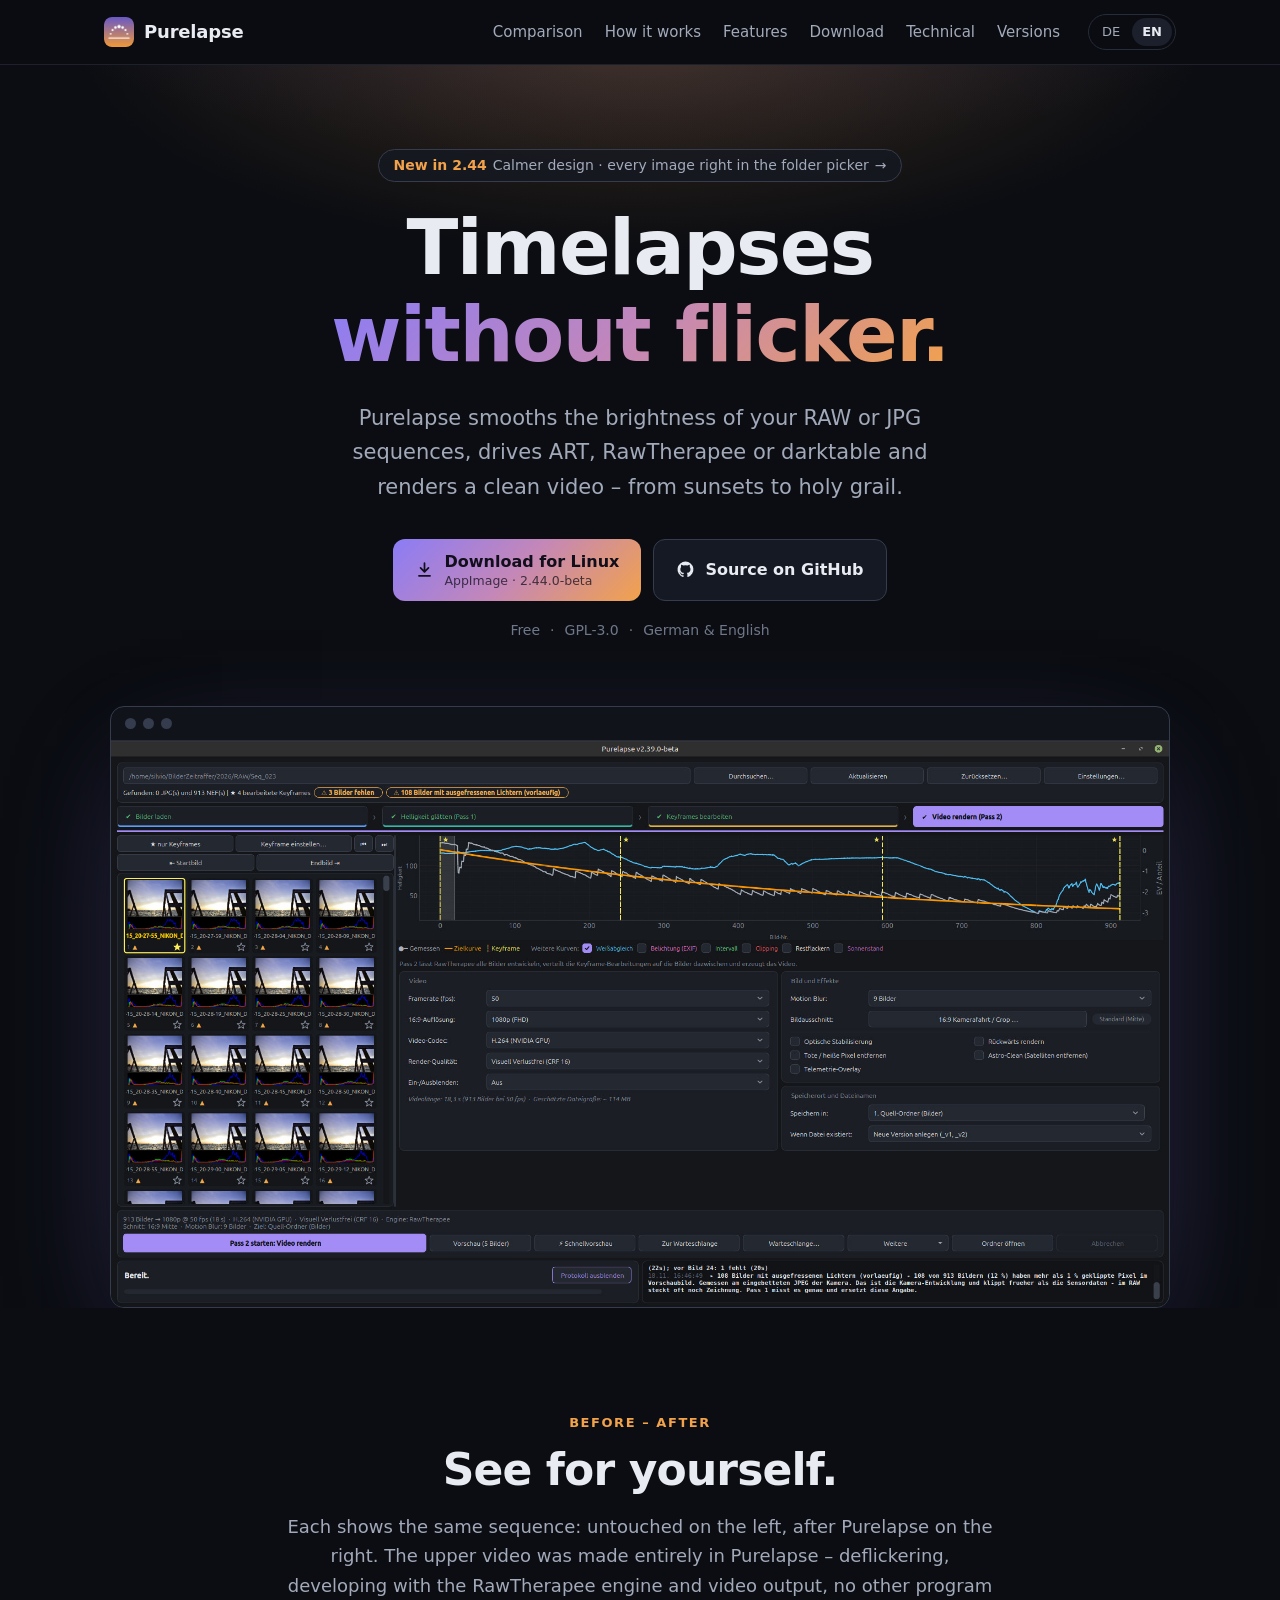
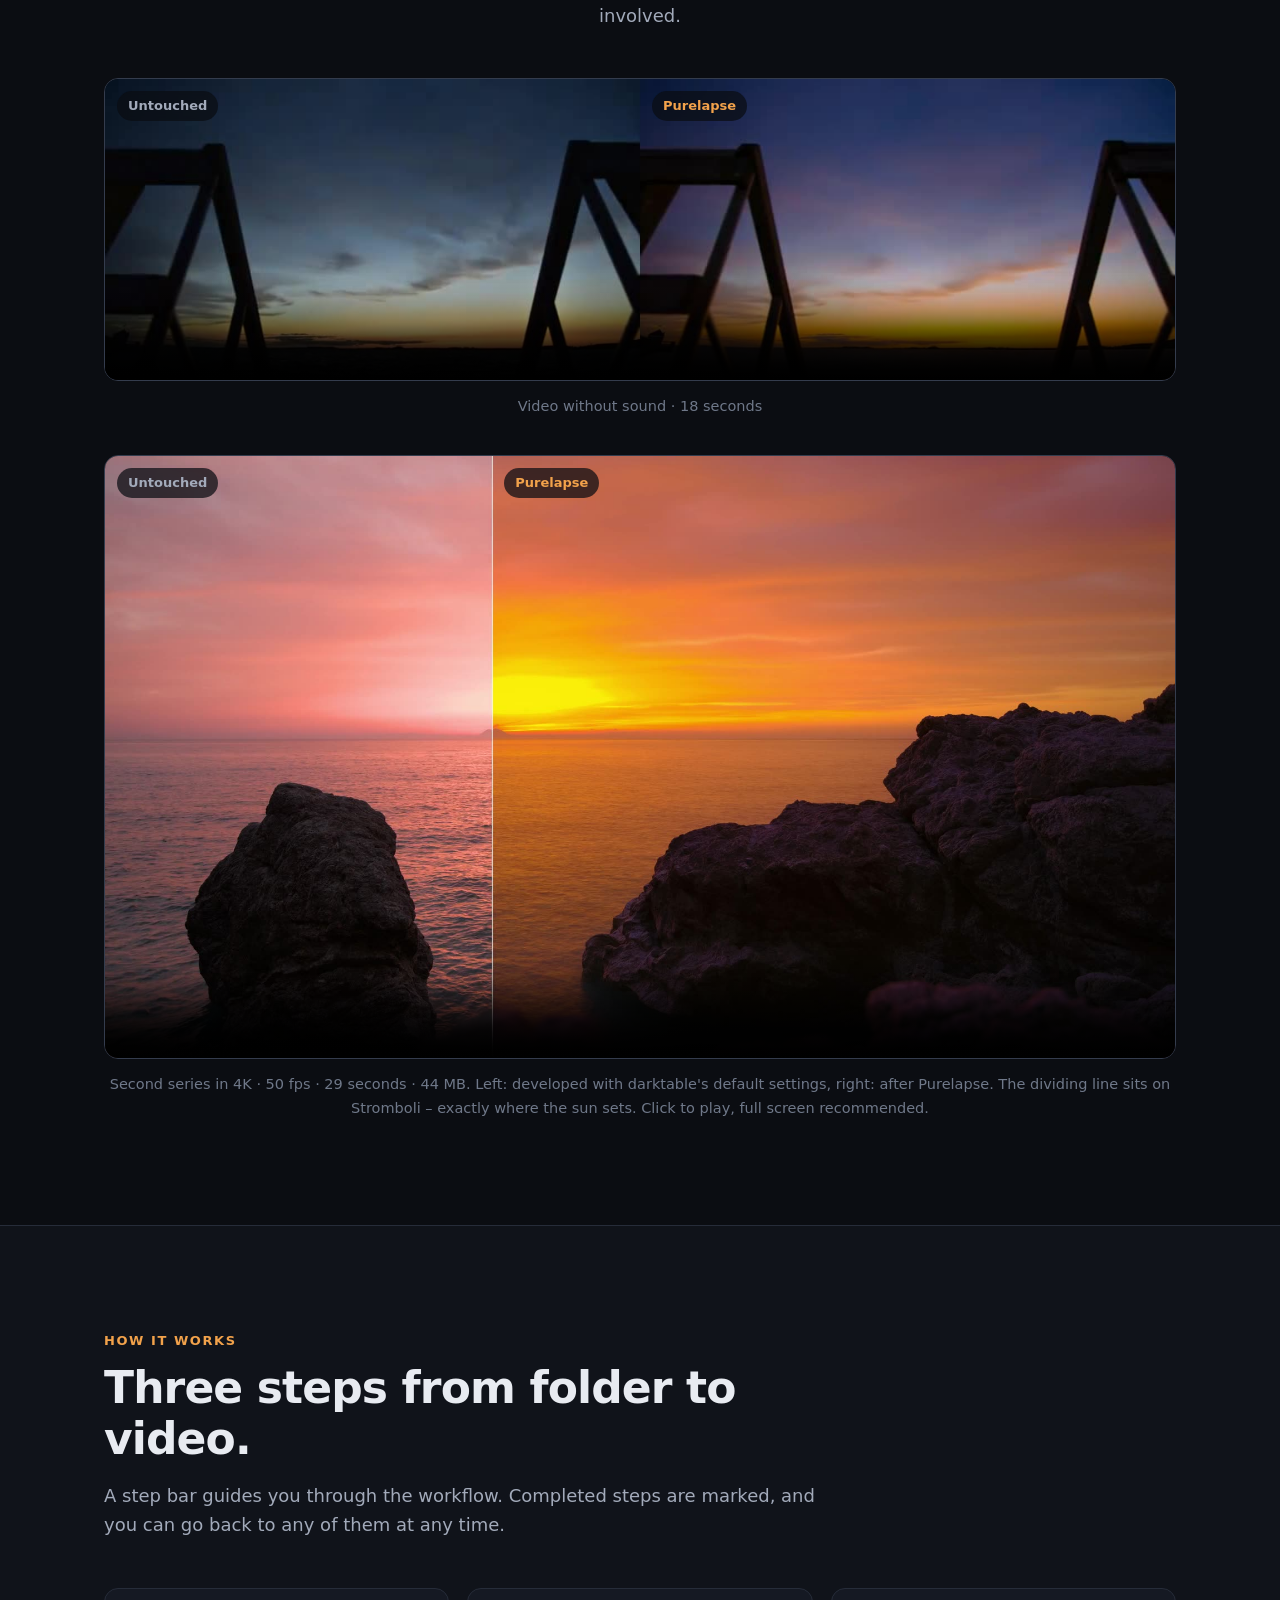
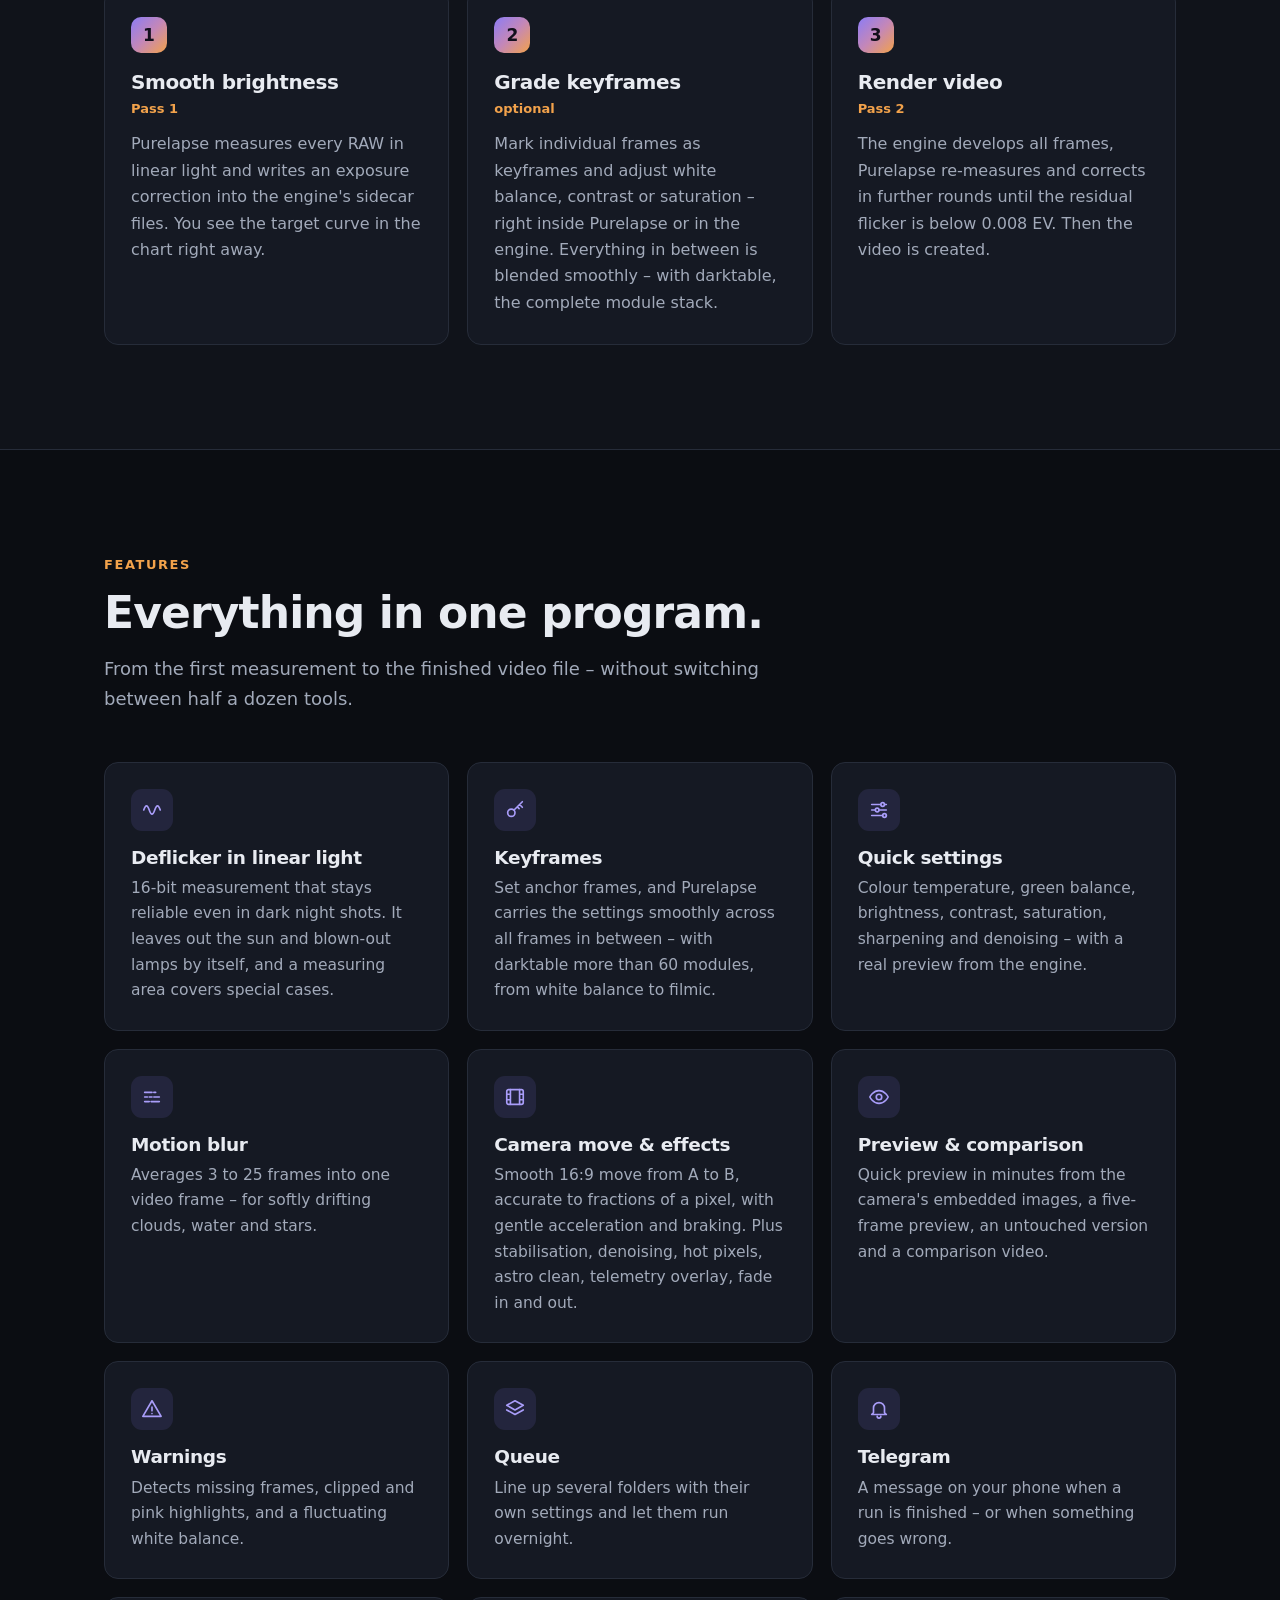
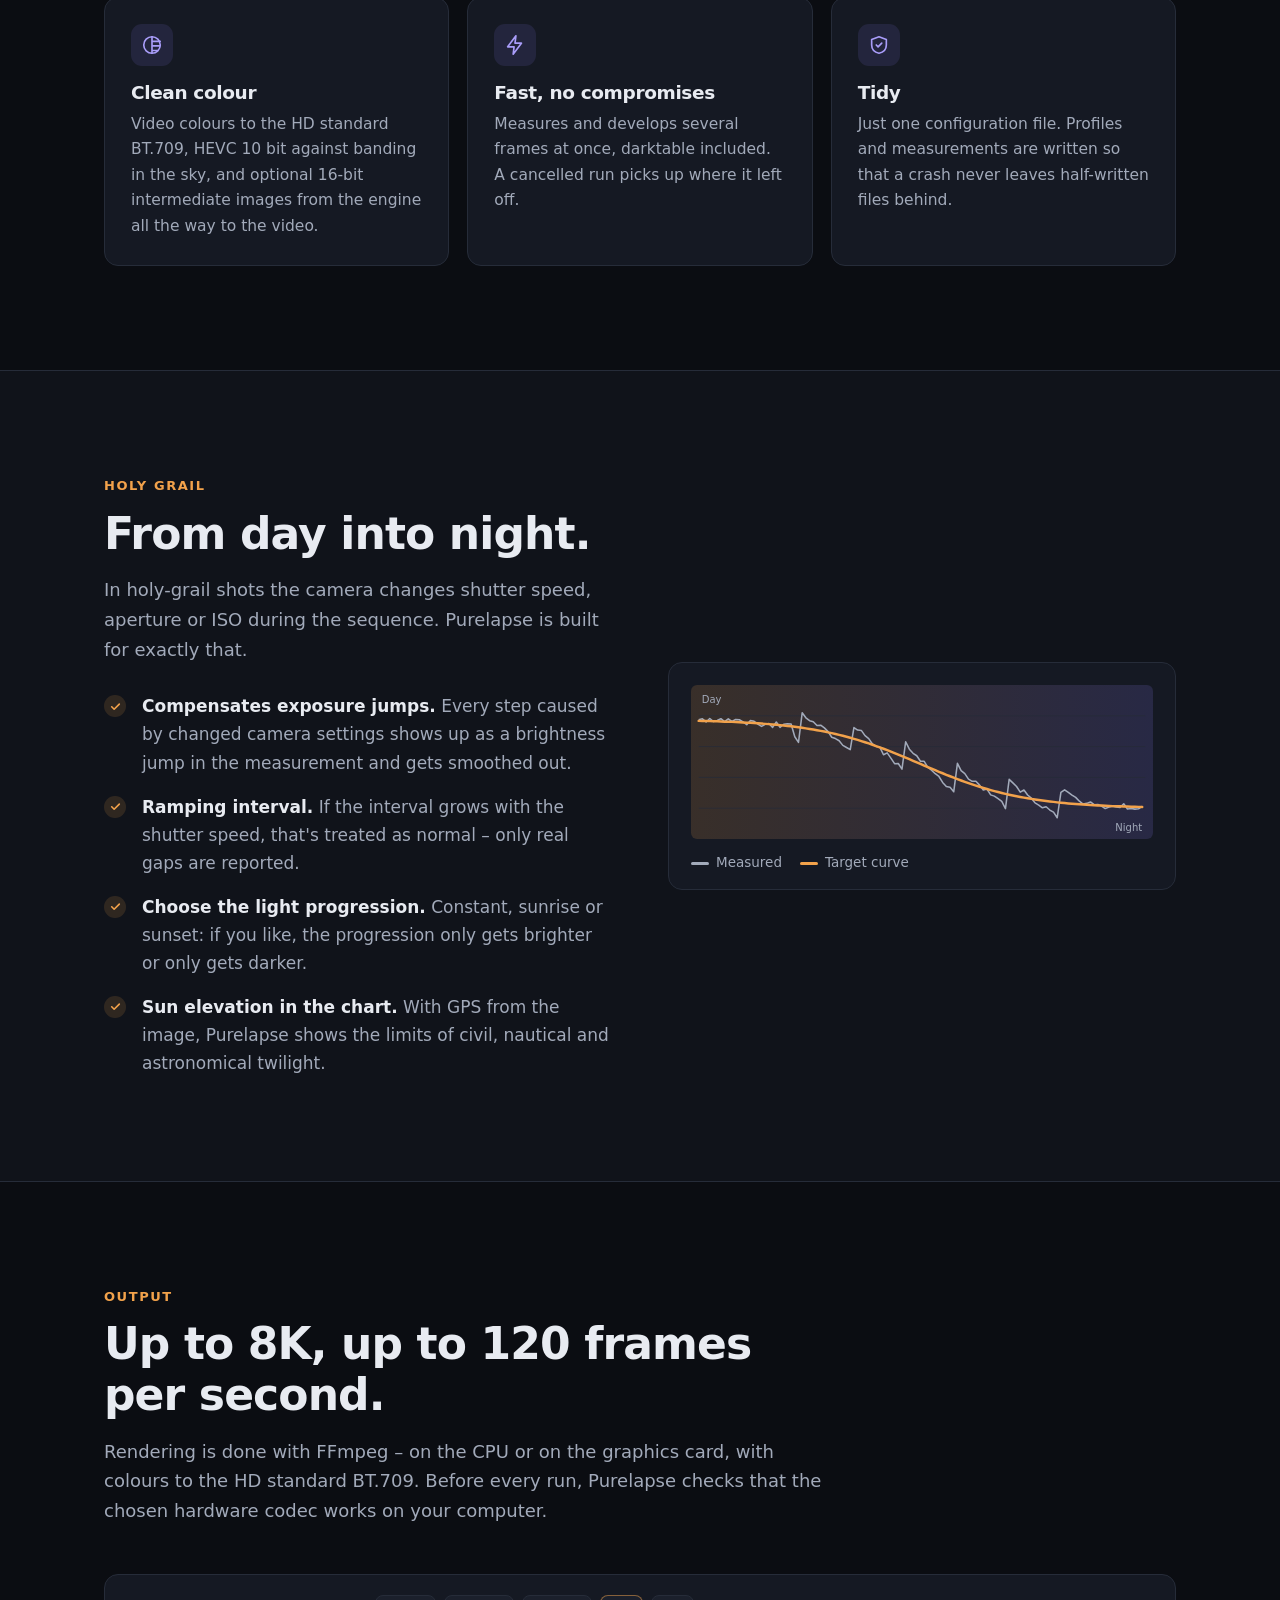
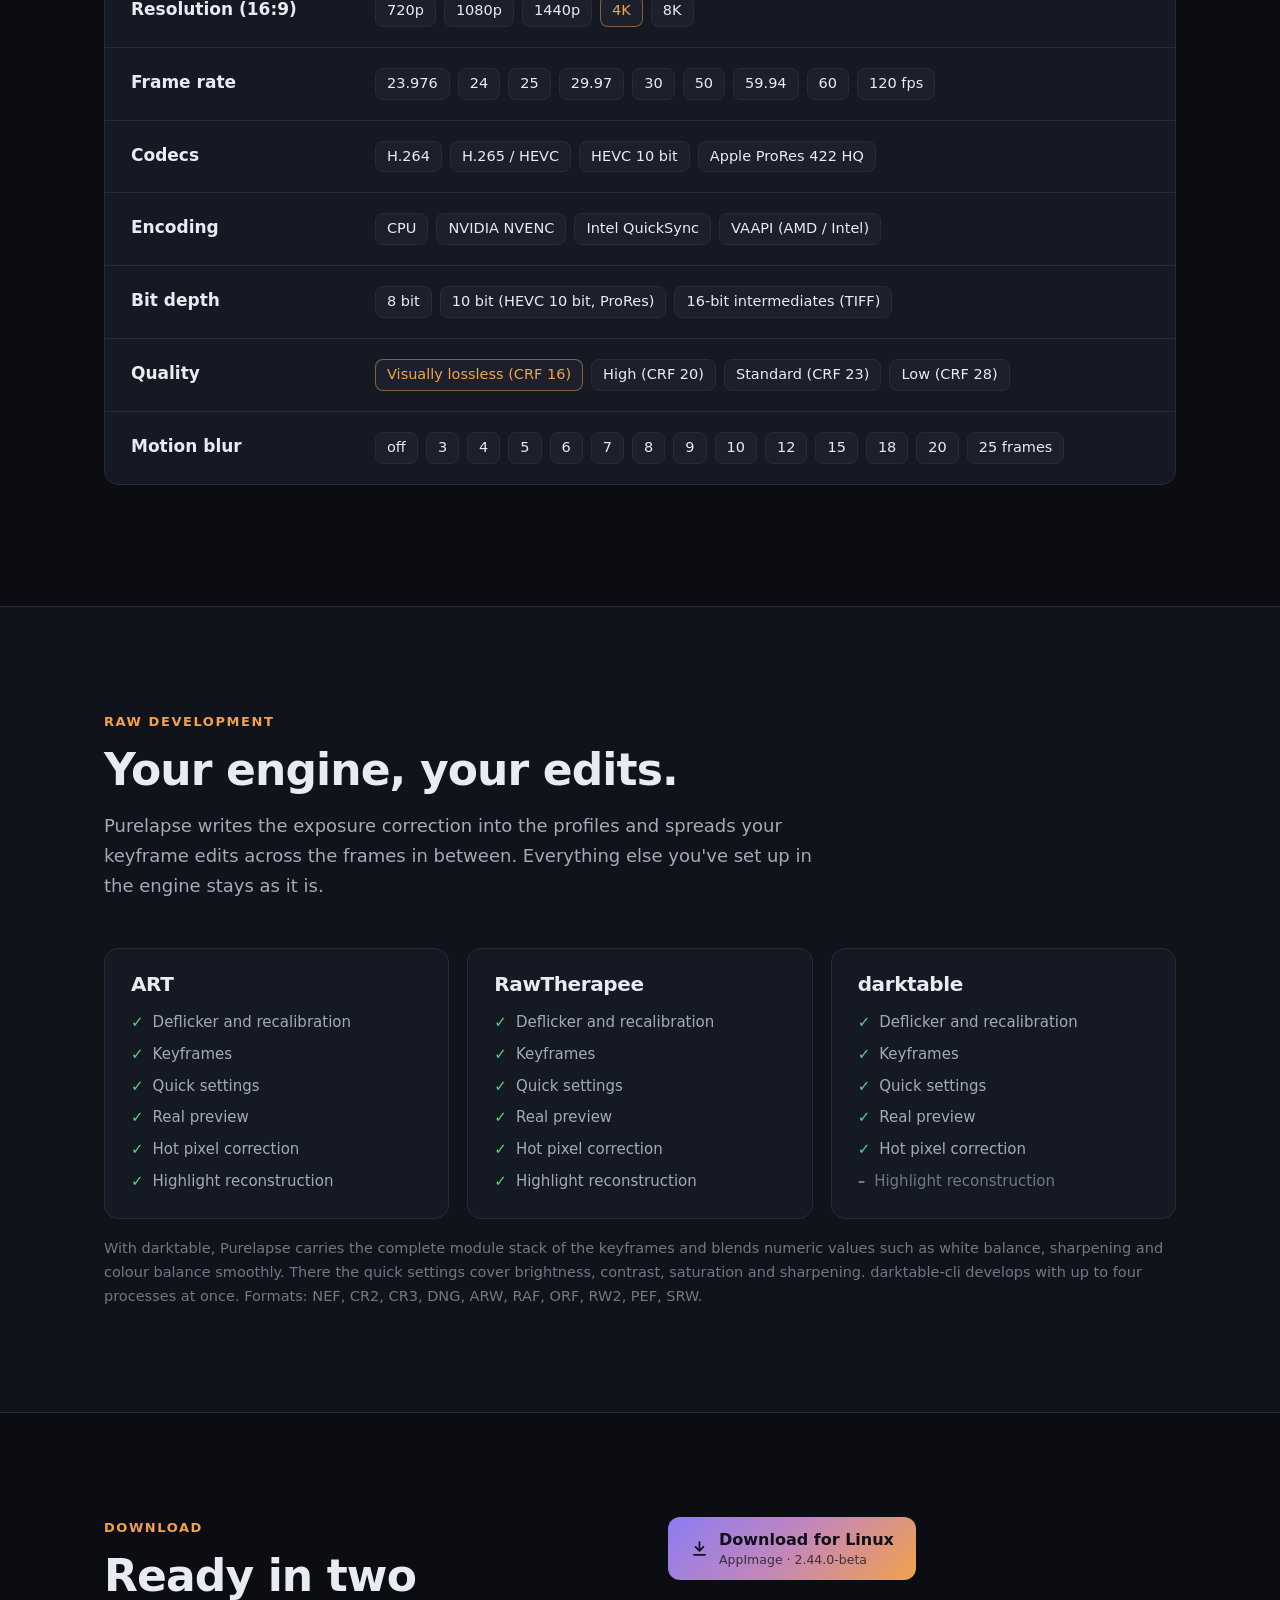
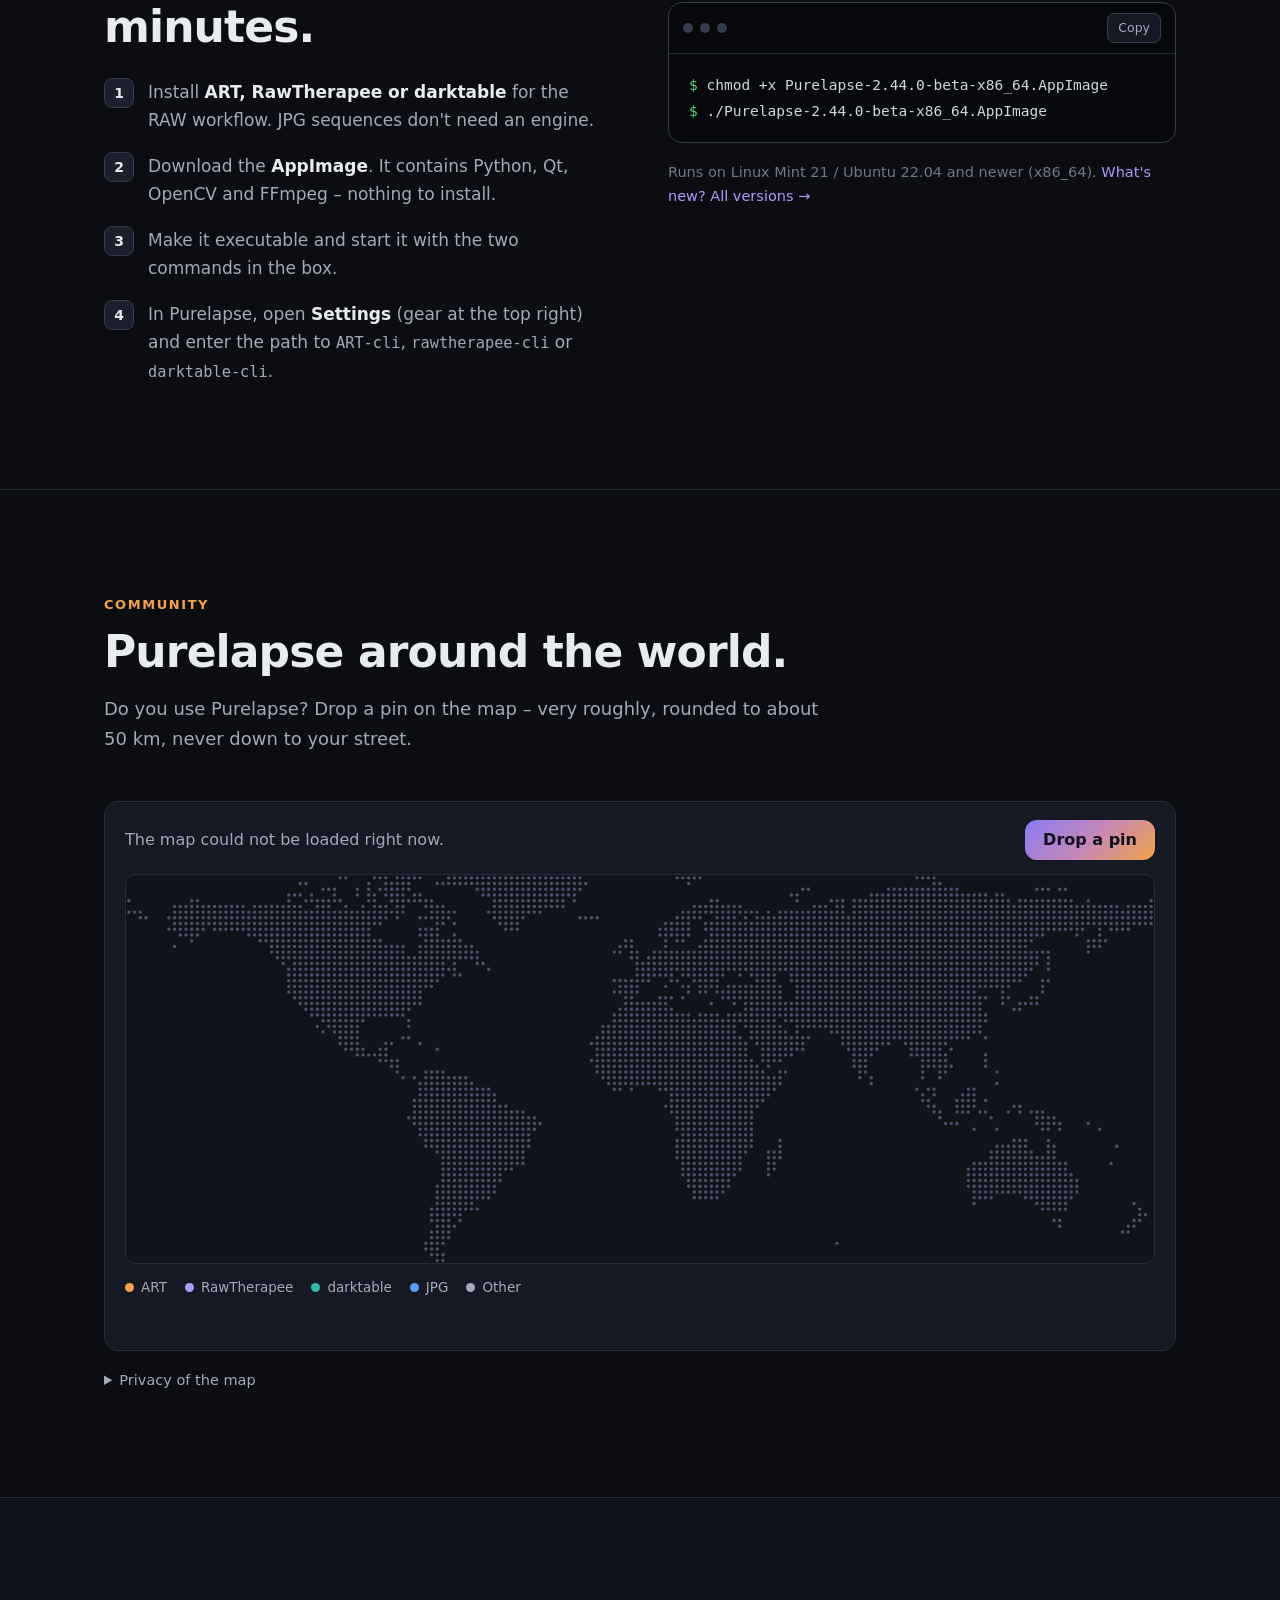
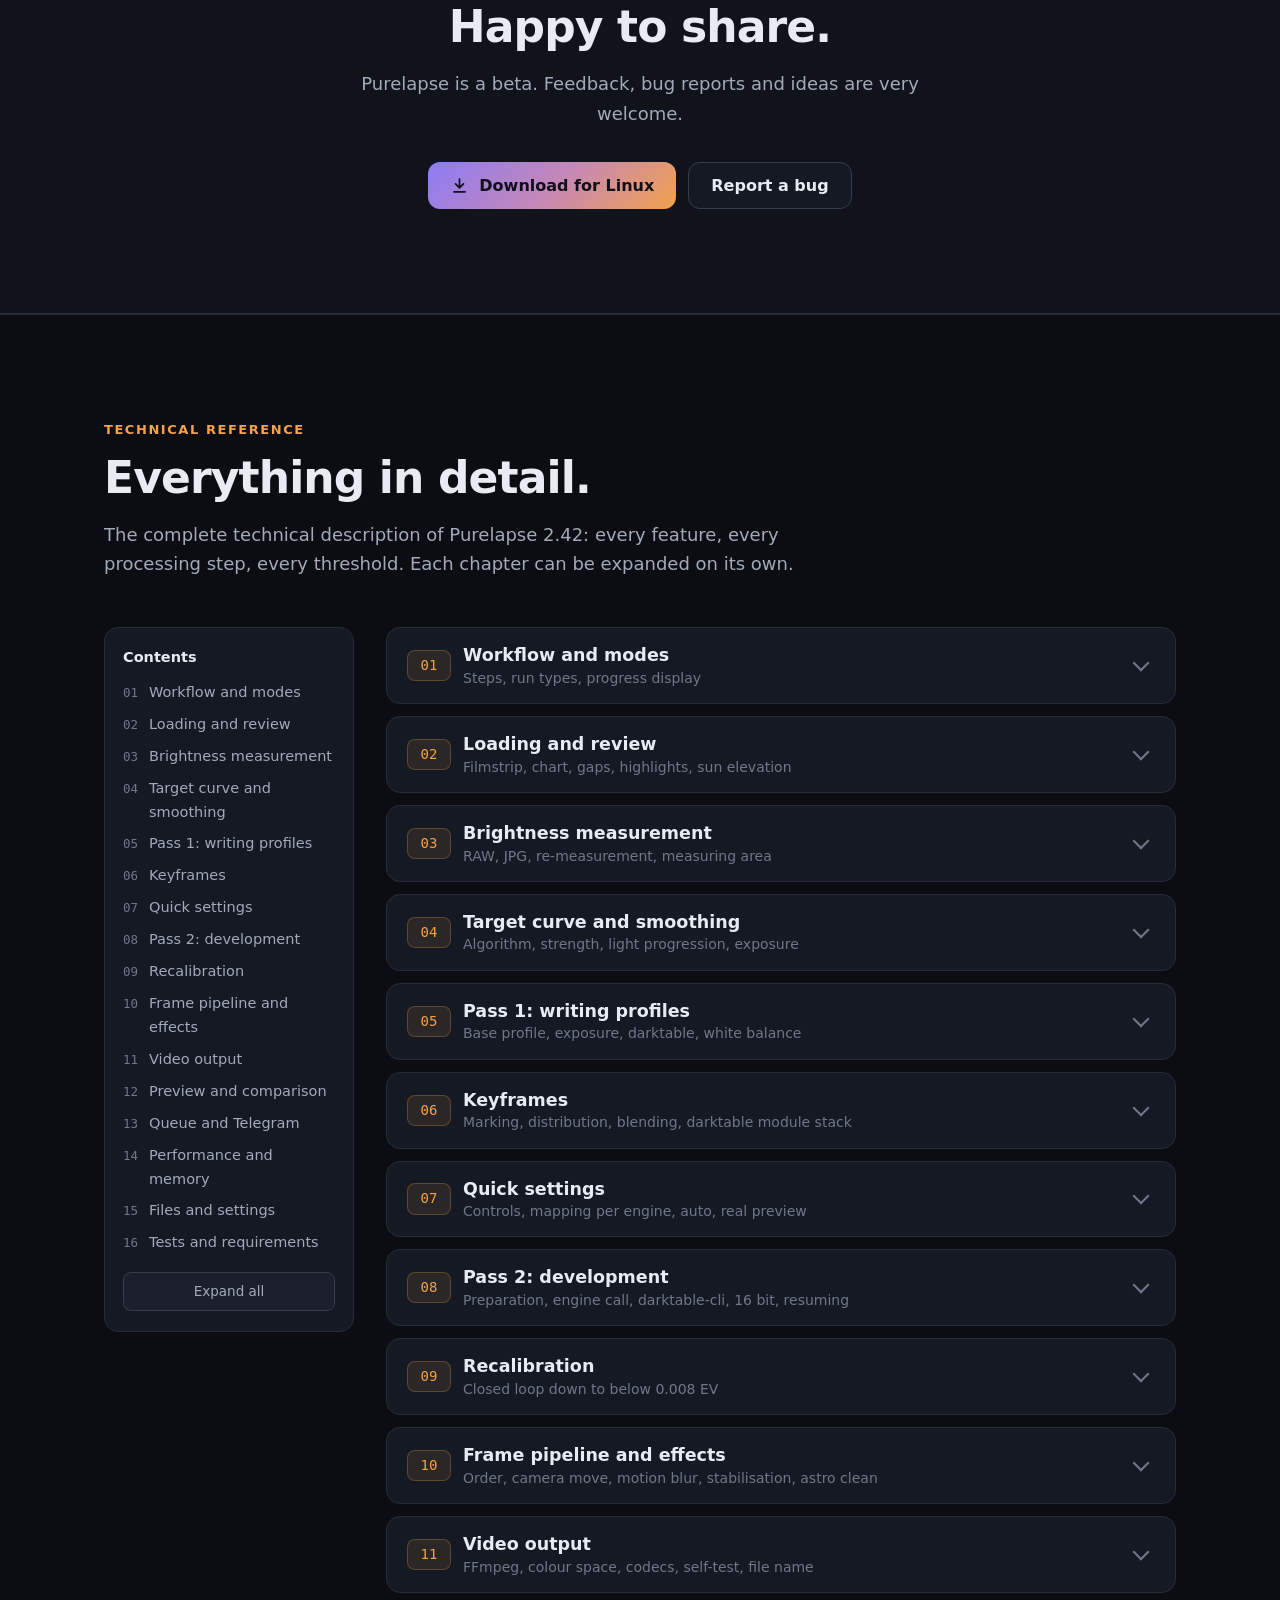
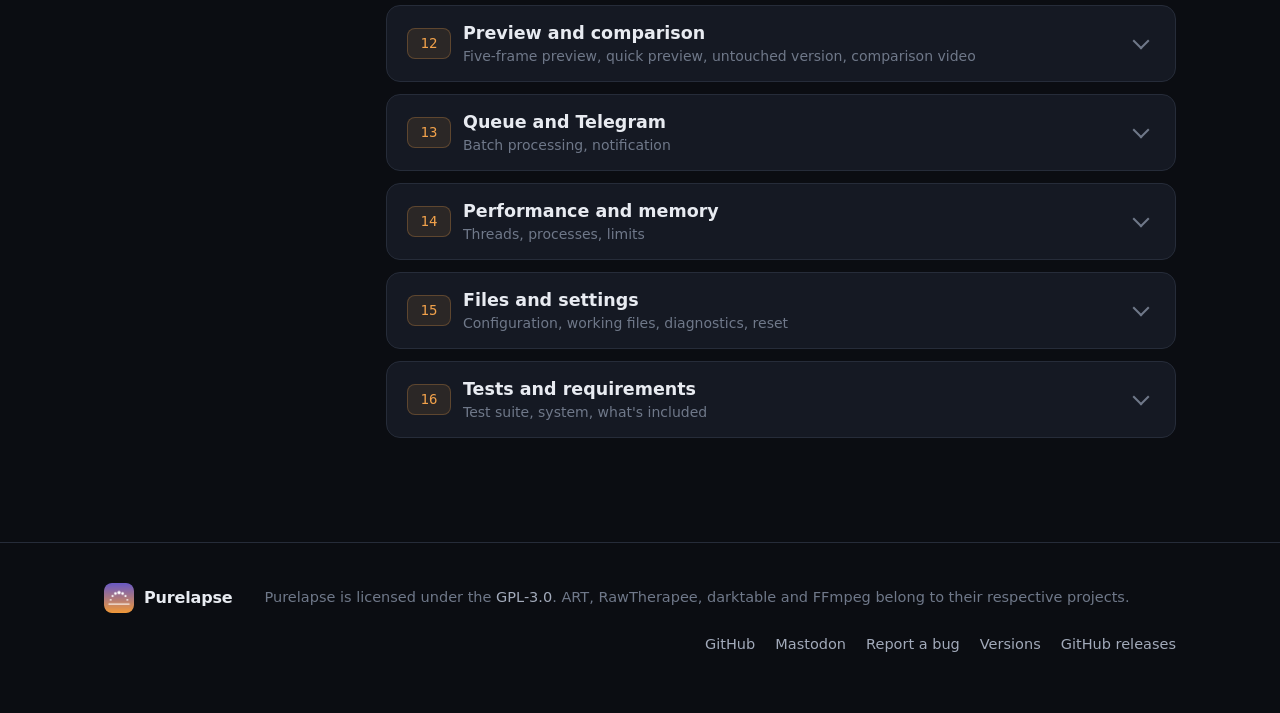
==== docs/index.html @ ccd07a4e "Purelapse 2.44.0-beta: ruhigeres Design, Ordnerwahl mit allen Bildern" ====
<!doctype html>
<html lang="de">
<head>
<meta charset="utf-8">
<meta name="viewport" content="width=device-width, initial-scale=1">
<title>Purelapse – Zeitraffer ohne Flackern unter Linux</title>
<meta name="description" content="Purelapse entflackert Zeitraffer aus RAW- oder JPG-Serien, steuert ART, RawTherapee und darktable, blendet Keyframes weich über und rendert das Video bis 8K. Kostenlos und Open Source für Linux.">
<link rel="me" href="https://mastodon.social/@purelapse">
<link rel="canonical" href="https://purelapse.org/">
<link rel="alternate" hreflang="de" href="https://purelapse.org/">
<link rel="alternate" hreflang="en" href="https://purelapse.org/en.html">
<link rel="alternate" hreflang="x-default" href="https://purelapse.org/en.html">
<meta property="og:type" content="website">
<meta property="og:title" content="Purelapse – Zeitraffer ohne Flackern unter Linux">
<meta property="og:description" content="Purelapse entflackert Zeitraffer aus RAW- oder JPG-Serien, steuert ART, RawTherapee und darktable, blendet Keyframes weich über und rendert das Video bis 8K. Kostenlos und Open Source für Linux.">
<meta property="og:url" content="https://purelapse.org/">
<meta property="og:image" content="https://purelapse.org/assets/og-image.jpg">
<meta property="og:locale" content="de_DE">
<meta name="twitter:card" content="summary_large_image">
<meta name="theme-color" content="#0b0d12">
<link rel="icon" type="image/png" href="assets/favicon.png">
<link rel="apple-touch-icon" href="assets/icon.png">
<link rel="stylesheet" href="assets/style.css?v=7">
<script>try{var l=localStorage.getItem("purelapse-lang");var de=(navigator.languages||[navigator.language||""]).some(function(x){return /^de/i.test(x)});var bot=/bot|crawl|spider|slurp|lighthouse|preview/i.test(navigator.userAgent||"");if(!bot&&(l==="en"||(!l&&!de))){location.replace("en.html"+location.hash)}}catch(e){}</script>
<script type="application/ld+json">
{
 "@context": "https://schema.org",
 "@type": "SoftwareApplication",
 "name": "Purelapse",
 "url": "https://purelapse.org/",
 "description": "Purelapse entflackert Zeitraffer aus RAW- oder JPG-Serien, steuert ART, RawTherapee und darktable, blendet Keyframes weich über und rendert das Video bis 8K. Kostenlos und Open Source für Linux.",
 "applicationCategory": "MultimediaApplication",
 "applicationSubCategory": "Timelapse deflicker",
 "operatingSystem": "Linux",
 "inLanguage": [
  "de",
  "en"
 ],
 "isAccessibleForFree": true,
 "license": "https://www.gnu.org/licenses/gpl-3.0.html",
 "offers": {
  "@type": "Offer",
  "price": "0",
  "priceCurrency": "EUR"
 },
 "downloadUrl": "https://github.com/purelapse/purelapse/releases",
 "image": "https://purelapse.org/assets/og-image.jpg",
 "screenshot": "https://purelapse.org/screenshot.jpg",
 "sameAs": [
  "https://github.com/purelapse/purelapse"
 ]
}
</script>
</head>
<body>
<a class="skip" href="#main">Zum Inhalt springen</a>

<header class="nav">
  <div class="wrap">
    <a class="brand" href="index.html"><img src="assets/icon.png" alt="" width="30" height="30">Purelapse</a>
    <nav class="nav-links" aria-label="Navigation"><a href="#vergleich">Vergleich</a><a href="#ablauf">So geht's</a><a href="#funktionen">Funktionen</a><a href="#download">Download</a><a href="#technik">Technik</a><a href="versionen.html">Versionen</a></nav>
    <div class="lang" aria-label="Sprache / Language"><span>DE</span><a href="en.html" hreflang="en" data-lang="en">EN</a></div>
  </div>
</header>

<main id="main">
  <section class="hero">
    <div class="wrap">
      <a class="pill" href="versionen.html#v2-44-0"><b>Neu in 2.44</b><span>Ruhigeres Design · alle Bilder schon in der Ordnerwahl</span><span aria-hidden="true">→</span></a>
      <h1>Zeitraffer<br><span class="grad-text">ohne Flackern.</span></h1>
      <p class="lead">Purelapse glättet die Helligkeit deiner RAW- oder JPG-Serien, steuert ART, RawTherapee oder darktable und rendert ein sauberes Video – vom Sonnenuntergang bis zum Holy Grail.</p>
      <div class="cta">
        <a class="btn btn-primary" href="https://github.com/purelapse/purelapse/releases/download/v2.44.0-beta/Purelapse-2.44.0-beta-x86_64.AppImage"><svg viewBox="0 0 24 24" fill="none" stroke="currentColor" stroke-width="2.2" stroke-linecap="round" stroke-linejoin="round" aria-hidden="true"><path d="M12 4v11M7 10l5 5 5-5M5 20h14"/></svg><span>Download für Linux<small>AppImage · 2.44.0-beta</small></span></a>
        <a class="btn" href="https://github.com/purelapse/purelapse"><svg viewBox="0 0 24 24" fill="currentColor" aria-hidden="true"><path d="M12 2a10 10 0 0 0-3.2 19.5c.5.1.7-.2.7-.5v-1.7c-2.8.6-3.4-1.3-3.4-1.3-.4-1.2-1.1-1.5-1.1-1.5-.9-.6.1-.6.1-.6 1 .1 1.5 1 1.5 1 .9 1.5 2.3 1.1 2.9.8.1-.6.3-1.1.6-1.3-2.2-.3-4.6-1.1-4.6-5 0-1.1.4-2 1-2.7-.1-.3-.4-1.3.1-2.7 0 0 .8-.3 2.8 1a9.6 9.6 0 0 1 5 0c1.9-1.3 2.8-1 2.8-1 .5 1.4.2 2.4.1 2.7.6.7 1 1.6 1 2.7 0 3.9-2.4 4.7-4.6 5 .4.3.7.9.7 1.9V21c0 .3.2.6.7.5A10 10 0 0 0 12 2z"/></svg><span>Quelltext auf GitHub</span></a>
      </div>
      <p class="meta"><span>Kostenlos</span><span>GPL-3.0</span><span>Deutsch &amp; Englisch</span></p>
      <div class="shot">
        <div class="shot-bar" aria-hidden="true"><i></i><i></i><i></i></div>
        <img src="screenshot.jpg" width="1919" height="1026" alt="Purelapse: Bildleiste, Helligkeitsdiagramm und Einstellungen für das Rendern">
      </div>
    </div>
  </section>

  <section id="vergleich">
    <div class="wrap">
      <div class="section-head center">
        <div class="eyebrow">Vorher – nachher</div>
        <h2>Sieh selbst.</h2>
        <p>Jeweils dieselbe Serie: links unbearbeitet, rechts nach Purelapse. Das obere Video ist komplett in Purelapse entstanden – Entflickern, Entwicklung mit der RawTherapee-Engine und Videoausgabe, ohne weiteres Programm.</p>
      </div>
      <div class="compare">
        <video id="cmp" src="assets/compare.mp4" poster="assets/compare-poster.jpg" muted loop playsinline preload="metadata" width="1280" height="360">Dein Browser kann dieses Video nicht abspielen.</video>
        <span class="tag l">Unbearbeitet</span><span class="tag r">Purelapse</span>
      </div>
      <p class="caption">Video ohne Ton · 18 Sekunden</p>
      <div class="compare compare-2 compare-split">
        <video src="assets/compare3.mp4" poster="assets/compare3-poster.jpg" controls playsinline preload="none" width="3840" height="2160">Dein Browser kann dieses Video nicht abspielen.</video>
        <span class="tag l">Unbearbeitet</span><span class="tag r">Purelapse</span>
      </div>
      <p class="caption">Zweite Serie in 4K · 50 fps · 29 Sekunden · 44 MB. Links mit den Standardeinstellungen von darktable entwickelt, rechts nach Purelapse. Die Trennlinie liegt auf dem Stromboli – genau dort geht die Sonne unter. Zum Abspielen klicken, Vollbild empfohlen.</p>
    </div>
  </section>

  <section id="ablauf" class="alt">
    <div class="wrap">
      <div class="section-head">
        <div class="eyebrow">So geht's</div>
        <h2>Drei Schritte vom Ordner zum Video.</h2>
        <p>Eine Schrittleiste führt dich durch den Ablauf. Erledigte Schritte sind markiert, jeder lässt sich jederzeit wieder anklicken.</p>
      </div>
      <div class="steps"><div class="step"><h3>Helligkeit glätten</h3><div class="tagline">Pass 1</div><p>Purelapse misst jedes RAW in linearem Licht und schreibt eine Belichtungskorrektur in die Begleitdateien der Engine. Die Zielkurve siehst du sofort im Diagramm.</p></div><div class="step"><h3>Keyframes gestalten</h3><div class="tagline">freiwillig</div><p>Einzelne Bilder als Keyframe markieren und Weißabgleich, Kontrast oder Sättigung einstellen – direkt in Purelapse oder in der Engine. Dazwischen wird weich übergeblendet, bei darktable der komplette Modulstapel.</p></div><div class="step"><h3>Video rendern</h3><div class="tagline">Pass 2</div><p>Die Engine entwickelt alle Bilder, Purelapse misst nach und korrigiert in weiteren Runden, bis das Restflackern unter 0,008 EV liegt. Dann entsteht das Video.</p></div></div>
    </div>
  </section>

  <section id="funktionen">
    <div class="wrap">
      <div class="section-head">
        <div class="eyebrow">Funktionen</div>
        <h2>Alles in einem Programm.</h2>
        <p>Von der ersten Messung bis zur fertigen Videodatei – ohne zwischen einem halben Dutzend Werkzeugen zu wechseln.</p>
      </div>
      <div class="grid"><div class="card"><div class="ic"><svg viewBox="0 0 24 24" fill="none" stroke="currentColor" stroke-width="1.8" stroke-linecap="round" stroke-linejoin="round" aria-hidden="true"><path d="M3 12c2-6 4-6 6 0s4 6 6 0 4-6 6 0"/></svg></div><h3>Deflicker in linearem Licht</h3><p>16-Bit-Messung, die auch in dunklen Nachtaufnahmen verlässlich bleibt. Sonne und ausgebrannte Lampen klammert sie selbst aus, für Sonderfälle gibt es einen Messbereich.</p></div><div class="card"><div class="ic"><svg viewBox="0 0 24 24" fill="none" stroke="currentColor" stroke-width="1.8" stroke-linecap="round" stroke-linejoin="round" aria-hidden="true"><circle cx="8" cy="15" r="4"/><path d="m11 12 9-9M17 6l3 3M14.5 8.5l2 2"/></svg></div><h3>Keyframes</h3><p>Stützstellen setzen, Purelapse überträgt die Einstellungen weich auf alle Bilder dazwischen – bei darktable über 60 Module von Weißabgleich bis Filmic.</p></div><div class="card"><div class="ic"><svg viewBox="0 0 24 24" fill="none" stroke="currentColor" stroke-width="1.8" stroke-linecap="round" stroke-linejoin="round" aria-hidden="true"><path d="M4 6h10M18 6h2M4 12h4M12 12h8M4 18h12M20 18h0"/><circle cx="16" cy="6" r="2"/><circle cx="10" cy="12" r="2"/><circle cx="18" cy="18" r="2"/></svg></div><h3>Schnelleinstellungen</h3><p>Farbtemperatur, Grünabgleich, Helligkeit, Kontrast, Sättigung, Schärfe und Entrauschen – mit echter Vorschau aus der Engine.</p></div><div class="card"><div class="ic"><svg viewBox="0 0 24 24" fill="none" stroke="currentColor" stroke-width="1.8" stroke-linecap="round" stroke-linejoin="round" aria-hidden="true"><path d="M4 12h3M9 12h3M14 12h6M4 7h8M14 7h2M4 17h5M11 17h9"/></svg></div><h3>Motion Blur</h3><p>Mittelt 3 bis 25 Bilder zu einem Videobild – für weich ziehende Wolken, Wasser und Sterne.</p></div><div class="card"><div class="ic"><svg viewBox="0 0 24 24" fill="none" stroke="currentColor" stroke-width="1.8" stroke-linecap="round" stroke-linejoin="round" aria-hidden="true"><rect x="3" y="4" width="18" height="16" rx="2"/><path d="M7 4v16M17 4v16M3 9h4M3 15h4M17 9h4M17 15h4"/></svg></div><h3>Kamerafahrt &amp; Effekte</h3><p>Weiche 16:9-Fahrt von A nach B, auf Bruchteile von Bildpunkten genau, mit sanftem Anfahren und Abbremsen. Dazu Stabilisierung, Entrauschen, Hotpixel, Astro-Clean, Telemetrie-Overlay, Ein- und Ausblenden.</p></div><div class="card"><div class="ic"><svg viewBox="0 0 24 24" fill="none" stroke="currentColor" stroke-width="1.8" stroke-linecap="round" stroke-linejoin="round" aria-hidden="true"><path d="M2 12s3.5-7 10-7 10 7 10 7-3.5 7-10 7S2 12 2 12z"/><circle cx="12" cy="12" r="3"/></svg></div><h3>Vorschau &amp; Vergleich</h3><p>Schnellvorschau in Minuten aus den Kamerabildern, Vorschau von fünf Bildern, Rohfassung und Vergleichsvideo.</p></div><div class="card"><div class="ic"><svg viewBox="0 0 24 24" fill="none" stroke="currentColor" stroke-width="1.8" stroke-linecap="round" stroke-linejoin="round" aria-hidden="true"><path d="M12 3 2 20h20L12 3z"/><path d="M12 10v4M12 17h0"/></svg></div><h3>Warnungen</h3><p>Erkennt fehlende Aufnahmen, ausgebrannte und rosa verfärbte Lichter und einen schwankenden Weißabgleich.</p></div><div class="card"><div class="ic"><svg viewBox="0 0 24 24" fill="none" stroke="currentColor" stroke-width="1.8" stroke-linecap="round" stroke-linejoin="round" aria-hidden="true"><path d="m12 3 9 5-9 5-9-5 9-5z"/><path d="m3 13 9 5 9-5"/></svg></div><h3>Warteschlange</h3><p>Mehrere Ordner mit eigenen Einstellungen einreihen und über Nacht abarbeiten lassen.</p></div><div class="card"><div class="ic"><svg viewBox="0 0 24 24" fill="none" stroke="currentColor" stroke-width="1.8" stroke-linecap="round" stroke-linejoin="round" aria-hidden="true"><path d="M6 16V11a6 6 0 1 1 12 0v5l2 2H4l2-2zM10 20a2 2 0 0 0 4 0"/></svg></div><h3>Telegram</h3><p>Eine Nachricht aufs Handy, wenn der Lauf fertig ist – oder wenn etwas schiefgeht.</p></div><div class="card"><div class="ic"><svg viewBox="0 0 24 24" fill="none" stroke="currentColor" stroke-width="1.8" stroke-linecap="round" stroke-linejoin="round" aria-hidden="true"><circle cx="12" cy="12" r="9"/><path d="M12 3v18M12 8h9M12 13h8.6M12 18h6"/></svg></div><h3>Saubere Farben</h3><p>Videofarben nach HD-Norm BT.709, HEVC 10 Bit gegen Stufen im Himmel und auf Wunsch 16-Bit-Zwischenbilder von der Engine bis zum Video.</p></div><div class="card"><div class="ic"><svg viewBox="0 0 24 24" fill="none" stroke="currentColor" stroke-width="1.8" stroke-linecap="round" stroke-linejoin="round" aria-hidden="true"><path d="M13 2 4 14h7l-1 8 9-12h-7l1-8z"/></svg></div><h3>Schnell ohne Abstriche</h3><p>Mehrere Bilder gleichzeitig messen und entwickeln, auch mit darktable. Ein abgebrochener Lauf macht dort weiter, wo er aufgehört hat.</p></div><div class="card"><div class="ic"><svg viewBox="0 0 24 24" fill="none" stroke="currentColor" stroke-width="1.8" stroke-linecap="round" stroke-linejoin="round" aria-hidden="true"><path d="M12 3 4 6v6c0 5 3.5 8 8 9 4.5-1 8-4 8-9V6l-8-3z"/><path d="m9 12 2 2 4-4"/></svg></div><h3>Aufgeräumt</h3><p>Nur eine Konfigurationsdatei. Profile und Messwerte werden so geschrieben, dass ein Absturz keine halben Dateien hinterlässt.</p></div></div>
    </div>
  </section>

  <section class="alt">
    <div class="wrap split">
      <div>
        <div class="section-head" style="margin-bottom:0">
          <div class="eyebrow">Holy Grail</div>
          <h2>Vom Tag in die Nacht.</h2>
          <p>Bei Holy-Grail-Aufnahmen ändert die Kamera während der Serie Belichtungszeit, Blende oder ISO. Purelapse ist genau dafür gebaut.</p>
        </div>
        <ul class="ticks"><li><span><b>Belichtungssprünge ausgleichen.</b> Jede Stufe durch geänderte Kameraeinstellungen erscheint in der Messung als Helligkeitssprung und wird geglättet.</span></li><li><span><b>Wechselndes Intervall.</b> Wächst das Intervall mit der Belichtungszeit, gilt das als normal – gemeldet werden nur echte Lücken.</span></li><li><span><b>Lichtverlauf wählen.</b> Gleichbleibend, Sonnenaufgang oder Sonnenuntergang: Auf Wunsch wird der Verlauf nur heller oder nur dunkler.</span></li><li><span><b>Sonnenstand im Diagramm.</b> Mit GPS aus dem Bild zeigt Purelapse die Grenzen der bürgerlichen, nautischen und astronomischen Dämmerung.</span></li></ul>
      </div>
      <div class="curve">
        <svg viewBox="0 0 600 200" role="img" aria-label="Schematisches Diagramm: gemessene Helligkeit mit Sprüngen und die geglättete Zielkurve">
  <defs><linearGradient id="sky" x1="0" x2="1"><stop offset="0" stop-color="#f2a24b" stop-opacity=".16"/><stop offset="1" stop-color="#8b7cf6" stop-opacity=".16"/></linearGradient></defs>
  <rect x="0" y="0" width="600" height="200" rx="8" fill="url(#sky)"/>
  <g stroke="#262c39" stroke-width="1"><line x1="10" x2="590" y1="40" y2="40"/><line x1="10" x2="590" y1="80" y2="80"/><line x1="10" x2="590" y1="120" y2="120"/><line x1="10" x2="590" y1="160" y2="160"/></g>
  <polyline points="10.0,45.2 14.8,43.9 19.6,48.0 24.4,43.5 29.2,47.4 34.0,46.1 38.8,43.8 43.6,47.6 48.4,44.0 53.2,47.4 58.0,44.7 62.8,45.1 67.6,48.0 72.4,51.5 77.2,46.1 82.0,47.2 86.8,50.8 91.6,53.7 96.4,51.1 101.2,50.0 106.0,55.1 110.8,48.1 115.6,55.0 120.4,51.0 125.2,50.3 130.0,50.7 134.8,67.2 139.6,74.5 144.4,36.1 149.2,42.6 154.0,46.4 158.8,47.7 163.6,52.6 168.4,52.2 173.2,55.7 178.0,60.5 182.8,67.9 187.6,69.6 192.4,72.4 197.2,78.4 202.0,81.2 206.8,83.9 211.6,55.3 216.4,58.5 221.2,59.0 226.0,65.8 230.8,69.6 235.6,76.6 240.4,79.8 245.2,80.6 250.0,90.6 254.8,88.1 259.6,95.0 264.4,102.2 269.2,102.0 274.0,109.3 278.8,73.7 283.6,83.3 288.4,88.7 293.2,91.9 298.0,99.0 302.8,99.1 307.6,106.9 312.4,110.7 317.2,115.2 322.0,118.8 326.8,126.5 331.6,131.9 336.4,132.7 341.2,138.7 346.0,101.7 350.8,111.2 355.6,115.1 360.4,122.2 365.2,125.1 370.0,125.0 374.8,130.0 379.6,136.3 384.4,135.2 389.2,142.7 394.0,144.3 398.8,147.7 403.6,151.1 408.4,160.5 413.2,122.5 418.0,127.1 422.8,131.8 427.6,139.2 432.4,136.4 437.2,142.8 442.0,147.0 446.8,153.1 451.6,155.9 456.4,159.5 461.2,158.1 466.0,162.4 470.8,165.1 475.6,172.4 480.4,139.5 485.2,136.1 490.0,139.4 494.8,142.9 499.6,145.9 504.4,150.9 509.2,154.6 514.0,153.7 518.8,151.9 523.6,155.5 528.4,155.3 533.2,157.2 538.0,160.5 542.8,158.6 547.6,157.4 552.4,158.4 557.2,159.0 562.0,154.2 566.8,161.1 571.6,160.3 576.4,161.2 581.2,160.7 586.0,157.6" fill="none" stroke="#a2aaba" stroke-width="2" stroke-linejoin="round"/>
  <polyline points="10.0,46.6 14.8,46.7 19.6,46.8 24.4,46.9 29.2,47.1 34.0,47.2 38.8,47.4 43.6,47.6 48.4,47.7 53.2,47.9 58.0,48.1 62.8,48.4 67.6,48.6 72.4,48.9 77.2,49.1 82.0,49.4 86.8,49.8 91.6,50.1 96.4,50.5 101.2,50.8 106.0,51.2 110.8,51.7 115.6,52.1 120.4,52.6 125.2,53.2 130.0,53.7 134.8,54.3 139.6,54.9 144.4,55.6 149.2,56.3 154.0,57.1 158.8,57.9 163.6,58.7 168.4,59.6 173.2,60.5 178.0,61.5 182.8,62.5 187.6,63.6 192.4,64.8 197.2,66.0 202.0,67.2 206.8,68.5 211.6,69.9 216.4,71.3 221.2,72.8 226.0,74.3 230.8,75.9 235.6,77.6 240.4,79.3 245.2,81.0 250.0,82.8 254.8,84.6 259.6,86.5 264.4,88.4 269.2,90.4 274.0,92.3 278.8,94.3 283.6,96.4 288.4,98.4 293.2,100.4 298.0,102.5 302.8,104.6 307.6,106.6 312.4,108.6 317.2,110.7 322.0,112.7 326.8,114.6 331.6,116.6 336.4,118.5 341.2,120.4 346.0,122.2 350.8,124.0 355.6,125.7 360.4,127.4 365.2,129.1 370.0,130.7 374.8,132.2 379.6,133.7 384.4,135.1 389.2,136.5 394.0,137.8 398.8,139.0 403.6,140.2 408.4,141.4 413.2,142.5 418.0,143.5 422.8,144.5 427.6,145.4 432.4,146.3 437.2,147.1 442.0,147.9 446.8,148.7 451.6,149.4 456.4,150.1 461.2,150.7 466.0,151.3 470.8,151.8 475.6,152.4 480.4,152.9 485.2,153.3 490.0,153.8 494.8,154.2 499.6,154.5 504.4,154.9 509.2,155.2 514.0,155.6 518.8,155.9 523.6,156.1 528.4,156.4 533.2,156.6 538.0,156.9 542.8,157.1 547.6,157.3 552.4,157.4 557.2,157.6 562.0,157.8 566.8,157.9 571.6,158.1 576.4,158.2 581.2,158.3 586.0,158.4" fill="none" stroke="#f2a24b" stroke-width="3.2" stroke-linecap="round"/>
  <text x="14" y="24" fill="#a2aaba" font-size="13" font-family="system-ui, sans-serif">Tag</text>
  <text x="586" y="190" fill="#a2aaba" font-size="13" text-anchor="end" font-family="system-ui, sans-serif">Nacht</text>
</svg>
        <div class="legend"><span><i style="background:#a2aaba"></i>Gemessen</span><span><i style="background:#f2a24b"></i>Zielkurve</span></div>
      </div>
    </div>
  </section>

  <section>
    <div class="wrap">
      <div class="section-head">
        <div class="eyebrow">Ausgabe</div>
        <h2>Bis 8K, bis 120 Bilder pro Sekunde.</h2>
        <p>Gerendert wird mit FFmpeg – auf dem Prozessor oder mit der Grafikkarte, in Farben nach HD-Norm BT.709. Vor jedem Lauf prüft Purelapse, ob der gewählte Hardware-Codec auf deinem Rechner funktioniert.</p>
      </div>
      <dl class="specs"><div class="spec"><dt>Auflösung (16:9)</dt><dd><div class="chips"><span class="chip">720p</span><span class="chip">1080p</span><span class="chip">1440p</span><span class="chip hi">4K</span><span class="chip">8K</span></div></dd></div><div class="spec"><dt>Bildrate</dt><dd><div class="chips"><span class="chip">23,976</span><span class="chip">24</span><span class="chip">25</span><span class="chip">29,97</span><span class="chip">30</span><span class="chip">50</span><span class="chip">59,94</span><span class="chip">60</span><span class="chip">120 fps</span></div></dd></div><div class="spec"><dt>Codecs</dt><dd><div class="chips"><span class="chip">H.264</span><span class="chip">H.265 / HEVC</span><span class="chip">HEVC 10 Bit</span><span class="chip">Apple ProRes 422 HQ</span></div></dd></div><div class="spec"><dt>Kodierung</dt><dd><div class="chips"><span class="chip">CPU</span><span class="chip">NVIDIA NVENC</span><span class="chip">Intel QuickSync</span><span class="chip">VAAPI (AMD / Intel)</span></div></dd></div><div class="spec"><dt>Farbtiefe</dt><dd><div class="chips"><span class="chip">8 Bit</span><span class="chip">10 Bit (HEVC 10 Bit, ProRes)</span><span class="chip">16-Bit-Zwischenbilder (TIFF)</span></div></dd></div><div class="spec"><dt>Qualität</dt><dd><div class="chips"><span class="chip hi">Visuell verlustfrei (CRF 16)</span><span class="chip">Hoch (CRF 20)</span><span class="chip">Standard (CRF 23)</span><span class="chip">Niedrig (CRF 28)</span></div></dd></div><div class="spec"><dt>Motion Blur</dt><dd><div class="chips"><span class="chip">aus</span><span class="chip">3</span><span class="chip">4</span><span class="chip">5</span><span class="chip">6</span><span class="chip">7</span><span class="chip">8</span><span class="chip">9</span><span class="chip">10</span><span class="chip">12</span><span class="chip">15</span><span class="chip">18</span><span class="chip">20</span><span class="chip">25 Bilder</span></div></dd></div></dl>
    </div>
  </section>

  <section class="alt">
    <div class="wrap">
      <div class="section-head">
        <div class="eyebrow">RAW-Entwicklung</div>
        <h2>Deine Engine, deine Bearbeitung.</h2>
        <p>Purelapse schreibt die Belichtungskorrektur in die Profile und verteilt deine Keyframe-Bearbeitung auf die Bilder dazwischen. Alles andere, was du in der Engine eingestellt hast, bleibt erhalten.</p>
      </div>
      <div class="engines"><div class="engine"><h3>ART</h3><ul><li>Deflicker und Nachkalibrierung</li><li>Keyframes</li><li>Schnelleinstellungen</li><li>Echte Vorschau</li><li>Hotpixel-Korrektur</li><li>Lichter-Rekonstruktion</li></ul></div><div class="engine"><h3>RawTherapee</h3><ul><li>Deflicker und Nachkalibrierung</li><li>Keyframes</li><li>Schnelleinstellungen</li><li>Echte Vorschau</li><li>Hotpixel-Korrektur</li><li>Lichter-Rekonstruktion</li></ul></div><div class="engine"><h3>darktable</h3><ul><li>Deflicker und Nachkalibrierung</li><li>Keyframes</li><li>Schnelleinstellungen</li><li>Echte Vorschau</li><li>Hotpixel-Korrektur</li><li class="no">Lichter-Rekonstruktion</li></ul></div></div>
      <p class="note">Bei darktable überträgt Purelapse den kompletten Modulstapel der Keyframes und blendet Zahlenwerte wie Weißabgleich, Schärfe und Farbbalance weich über. Die Schnelleinstellungen umfassen dort Helligkeit, Kontrast, Sättigung und Schärfe. darktable-cli entwickelt mit bis zu vier Prozessen gleichzeitig. Formate: NEF, CR2, CR3, DNG, ARW, RAF, ORF, RW2, PEF, SRW.</p>
    </div>
  </section>

  <section id="download">
    <div class="wrap install">
      <div>
        <div class="section-head" style="margin-bottom:0">
          <div class="eyebrow">Download</div>
          <h2>In zwei Minuten startklar.</h2>
        </div>
        <ol><li><span><b>ART, RawTherapee oder darktable</b> installieren – für den RAW-Workflow. Für JPG-Serien brauchst du keine Engine.</span></li><li><span>Die <b>AppImage</b> herunterladen. Sie enthält Python, Qt, OpenCV und FFmpeg, eine Installation ist nicht nötig.</span></li><li><span>Ausführbar machen und mit den beiden Befehlen im Kasten starten.</span></li><li><span>In Purelapse unter <b>Einstellungen</b> (Zahnrad oben rechts) den Pfad zu <code>ART-cli</code>, <code>rawtherapee-cli</code> bzw. <code>darktable-cli</code> eintragen.</span></li></ol>
      </div>
      <div>
        <div class="cta" style="justify-content:flex-start;margin-top:0;margin-bottom:22px">
          <a class="btn btn-primary" href="https://github.com/purelapse/purelapse/releases/download/v2.44.0-beta/Purelapse-2.44.0-beta-x86_64.AppImage"><svg viewBox="0 0 24 24" fill="none" stroke="currentColor" stroke-width="2.2" stroke-linecap="round" stroke-linejoin="round" aria-hidden="true"><path d="M12 4v11M7 10l5 5 5-5M5 20h14"/></svg><span>Download für Linux<small>AppImage · 2.44.0-beta</small></span></a>
        </div>
        <div class="term">
          <div class="term-bar"><i></i><i></i><i></i><button type="button" id="copy" data-text="chmod +x Purelapse-2.44.0-beta-x86_64.AppImage\n./Purelapse-2.44.0-beta-x86_64.AppImage" data-done="Kopiert">Kopieren</button></div>
          <pre><span class="p">$</span> chmod +x Purelapse-2.44.0-beta-x86_64.AppImage
<span class="p">$</span> ./Purelapse-2.44.0-beta-x86_64.AppImage</pre>
        </div>
        <p class="req">Läuft auf Linux Mint 21 / Ubuntu 22.04 und neuer (x86_64). <a href="versionen.html">Was ist neu? Alle Versionen →</a></p>
      </div>
    </div>
  </section>

  <section id="karte" class="karte" data-api="https://purelapse-karte.purelapse.workers.dev" data-sitekey="0x4AAAAAAGKrT-gioaOFMFul">
    <div class="wrap">
      <div class="section-head">
        <div class="eyebrow">Community</div>
        <h2>Purelapse in aller Welt.</h2>
        <p>Nutzt du Purelapse? Setz einen Pin auf die Karte – ganz grob, auf etwa 50&nbsp;km gerundet, nie auf die Hausnummer genau.</p>
      </div>
      <div class="map-card">
        <div class="map-top">
          <p class="map-stats" aria-live="polite"></p>
          <button type="button" class="btn btn-primary map-set">Pin setzen</button>
        </div>
        <div class="map-frame">
          <div class="map-hint" hidden></div>
          <svg class="map" viewBox="0 0 360 136" role="img" aria-label="Weltkarte mit den Pins der Purelapse-Nutzer"><image href="assets/welt.svg" x="0" y="0" width="360" height="136"/><g class="pins"></g><g class="pick"></g></svg>
          <div class="map-tip" hidden></div>
        </div>
        <div class="map-legend"><span><i style="background:#f2a24b"></i>ART</span><span><i style="background:#a99df9"></i>RawTherapee</span><span><i style="background:#35b8a8"></i>darktable</span><span><i style="background:#5b9cf6"></i>JPG</span><span><i style="background:#a2aaba"></i>Andere</span></div>
        <form class="map-form" hidden>
          <fieldset><legend>Wie läuft's?</legend><div class="map-chips"><label><input type="radio" name="reaktion" value="laeuft"><span>Läuft</span></label><label><input type="radio" name="reaktion" value="holygrail"><span>Holy Grail geschafft</span></label><label><input type="radio" name="reaktion" value="danke"><span>Danke</span></label><label><input type="radio" name="reaktion" value="begeistert"><span>Begeistert</span></label><label><input type="radio" name="reaktion" value="getueftelt"><span>Am Tüfteln</span></label></div></fieldset>
          <fieldset><legend>Womit entwickelst du?</legend><div class="map-chips"><label><input type="radio" name="engine" value="art"><span>ART</span></label><label><input type="radio" name="engine" value="rt"><span>RawTherapee</span></label><label><input type="radio" name="engine" value="dt"><span>darktable</span></label><label><input type="radio" name="engine" value="jpg"><span>JPG</span></label><label><input type="radio" name="engine" value="andere"><span>Andere</span></label></div></fieldset>
          <label class="map-consent"><input type="checkbox" name="zustimmung"><span>Ich bin einverstanden, dass mein ungefährer Ort (auf etwa 50&nbsp;km gerundet), meine Reaktion und die Engine öffentlich auf dieser Karte erscheinen.</span></label>
          <div class="map-turnstile"></div>
          <div class="map-actions"><button type="submit" class="btn btn-primary" disabled>Pin absenden</button><button type="button" class="btn map-cancel">Abbrechen</button></div>
        </form>
        <p class="map-msg" aria-live="polite"></p>
      </div>
      <details class="map-privacy"><summary>Datenschutz der Karte</summary><div><p><b>Was gespeichert wird:</b> der auf 0,5° (etwa 50&nbsp;km) gerundete Ort – gerundet schon in deinem Browser –, die gewählte Reaktion und Engine, das Land, das Cloudflare beim Absenden aus deiner Verbindung ableitet, und der Zeitpunkt (angezeigt wird nur der Monat). Kein Name, keine E-Mail-Adresse, keine IP-Adresse.</p><p><b>Ein Pin je Tag:</b> Damit niemand die Karte zuschüttet, wird beim Absenden ein Prüfwert (Hash) aus IP-Adresse, Datum und einem geheimen Schlüssel gebildet und bis zum nächsten Tag aufbewahrt. Die IP-Adresse selbst wird nicht gespeichert; ohne den geheimen Schlüssel lässt sich aus dem Prüfwert nicht auf sie schließen.</p><p><b>Dienste:</b> Die Pins liegen in einer Datenbank von Cloudflare im Hoheitsgebiet der EU. Erst wenn du bis zur Karte scrollst, lädt dein Browser die Pins von Cloudflare; dabei sieht Cloudflare wie jeder Webserver deine IP-Adresse. Der Bot-Schutz Cloudflare Turnstile wird erst geladen, wenn du einen Pin setzen willst.</p><p><b>Freiwillig und löschbar:</b> Ein Pin erscheint nur mit deiner ausdrücklichen Zustimmung. Soll er wieder verschwinden, nenne seine Nummer (steht im Hinweis am Pin) über <a href="https://github.com/purelapse/purelapse/issues">GitHub</a> – er wird dann aus der Datenbank gelöscht.</p><p>Der Quelltext des Dienstes ist offen: <a href="https://github.com/purelapse/purelapse/blob/main/karte/worker.js">karte/worker.js</a>.</p></div></details>
    </div>
  </section>

  <section class="final alt">
    <div class="wrap">
      <h2>Gern geteilt.</h2>
      <p>Purelapse ist eine Beta. Rückmeldungen, Fehlerberichte und Ideen sind sehr willkommen.</p>
      <div class="cta">
        <a class="btn btn-primary" href="https://github.com/purelapse/purelapse/releases/download/v2.44.0-beta/Purelapse-2.44.0-beta-x86_64.AppImage"><svg viewBox="0 0 24 24" fill="none" stroke="currentColor" stroke-width="2.2" stroke-linecap="round" stroke-linejoin="round" aria-hidden="true"><path d="M12 4v11M7 10l5 5 5-5M5 20h14"/></svg><span>Download für Linux</span></a>
        <a class="btn" href="https://github.com/purelapse/purelapse/issues">Fehler melden</a>
      </div>
    </div>
  </section>

  <section id="technik" class="tech">
    <div class="wrap">
      <div class="section-head">
        <div class="eyebrow">Technik</div>
        <h2>Alles im Detail.</h2>
        <p>Die vollständige technische Beschreibung von Purelapse 2.42: jede Funktion, jeder Rechenschritt, jeder Grenzwert. Die Kapitel lassen sich einzeln aufklappen.</p>
      </div>
      <div class="tech-layout">
        <nav class="toc" aria-label="Inhalt der Technik-Beschreibung">
          <div class="toc-head">Inhalt</div>
          <ol>
            <li><a href="#t-ablauf">Arbeitsablauf und Betriebsarten</a></li>
            <li><a href="#t-sichtung">Einlesen und Sichtung</a></li>
            <li><a href="#t-messung">Helligkeitsmessung</a></li>
            <li><a href="#t-zielkurve">Zielkurve und Glättung</a></li>
            <li><a href="#t-pass1">Pass 1: Profile schreiben</a></li>
            <li><a href="#t-keyframes">Keyframes</a></li>
            <li><a href="#t-schnell">Schnelleinstellungen</a></li>
            <li><a href="#t-pass2">Pass 2: Entwicklung</a></li>
            <li><a href="#t-kalib">Nachkalibrierung</a></li>
            <li><a href="#t-bild">Bildstrecke und Effekte</a></li>
            <li><a href="#t-video">Videoausgabe</a></li>
            <li><a href="#t-vorschau">Vorschau und Vergleich</a></li>
            <li><a href="#t-stapel">Warteschlange und Telegram</a></li>
            <li><a href="#t-leistung">Leistung und Speicher</a></li>
            <li><a href="#t-dateien">Dateien und Einstellungen</a></li>
            <li><a href="#t-qs">Prüfungen und Voraussetzungen</a></li>
          </ol>
          <button type="button" class="toc-all" data-open="Alle aufklappen" data-close="Alle zuklappen">Alle aufklappen</button>
        </nav>
        <div class="chapters">

          <details class="chap" id="t-ablauf">
            <summary><span class="num">01</span><span class="ttl">Arbeitsablauf und Betriebsarten<small>Schritte, Arbeitsgänge, Ablaufanzeige</small></span></summary>
            <div class="chap-body">
              <h4>Schrittleiste</h4>
              <p>Die Oberfläche führt durch vier Schritte: <b>Bilder laden</b> → <b>Helligkeit glätten</b> → <b>Keyframes bearbeiten</b> → <b>Video rendern</b>. Bei RAW entspricht „Helligkeit glätten“ Pass 1 und „Video rendern“ Pass 2; bei JPG entfällt der Keyframe-Schritt. Erledigte Schritte werden markiert, jeder bleibt anklickbar.</p>
              <h4>Arbeitsgänge</h4>
              <div class="tbl"><table>
                <thead><tr><th>Arbeitsgang</th><th>Was passiert</th></tr></thead>
                <tbody>
                  <tr><td>JPG-Direkt</td><td>Misst alle JPGs, gleicht Helligkeit und Farbkanäle aus, legt die entflackerten Bilder (JPG-Qualität 95) in <code>Purelapse/Deflickered_JPG</code> ab und rendert in einem Durchgang das Video.</td></tr>
                  <tr><td>RAW Pass 1</td><td>Misst jedes RAW in linearem Licht, berechnet die Zielkurve und schreibt die Belichtungskorrektur in die Begleitdatei der Engine (<code>.arp</code>, <code>.pp3</code> oder <code>.xmp</code>).</td></tr>
                  <tr><td>RAW Pass 2</td><td>Verteilt die Keyframes, lässt die Engine entwickeln, misst das Ergebnis nach, kalibriert nach und rendert das Video.</td></tr>
                  <tr><td>Vorschau (5 Bilder)</td><td>Entwickelt fünf gleichmäßig über die Sequenz verteilte Bilder mit allen aktuellen Einstellungen.</td></tr>
                  <tr><td>Schnellvorschau</td><td>Grobes Video in Minuten aus den eingebetteten Kamera-Vorschaubildern.</td></tr>
                  <tr><td>Rohfassung</td><td>Zeitraffer ganz ohne Bearbeitung, als Referenz.</td></tr>
                  <tr><td>Vergleichsvideo</td><td>Zwei fertige Videos nebeneinander oder geteilt.</td></tr>
                </tbody>
              </table></div>
              <h4>Ordner und Formate</h4>
              <ul>
                <li>Ein Ordner enthält eine Sequenz – JPG oder RAW, nicht gemischt. Liegen beide vor, gilt RAW.</li>
                <li>RAW-Formate: NEF, CR2, CR3, DNG, ARW, RAF, ORF, RW2, PEF, SRW.</li>
                <li>Beim Programmstart bietet Purelapse den letzten Arbeitsgang an und zeigt dessen Stand: Anzahl RAW/JPG, „Pass 1 erledigt“, „Bilder entwickelt“, Anzahl fertiger Videos und den Zeitpunkt der letzten Änderung. Dafür werden nur Dateinamen gelesen, der Dialog erscheint sofort.</li>
              </ul>
              <h4>Ablaufanzeige und Protokoll</h4>
              <ul>
                <li>Vor jedem Lauf zeigt Purelapse die zu erwartenden Schritte (z. B. Entwicklung → Ergebnis messen → Nachkalibrierung → Stabilisierung → Video rendern). Jeder Schritt bekommt Laufzeit und Zustand; Fortschritt, Restzeit und Prozent stehen in der Statuszeile.</li>
                <li>Das Protokollfenster zeigt jede Meldung mit Zeitstempel, farblich nach Fehler, Warnung und Erfolg. Bei einem Fehler öffnet es sich von selbst. Alle Meldungen gibt es auf Deutsch und Englisch.</li>
                <li>„Abbrechen“ hält jeden Lauf an; laufende Engine-Prozesse werden sofort beendet.</li>
              </ul>
            </div>
          </details>

          <details class="chap" id="t-sichtung">
            <summary><span class="num">02</span><span class="ttl">Einlesen und Sichtung<small>Bildleiste, Diagramm, Lücken, Lichter, Sonnenstand</small></span></summary>
            <div class="chap-body">
              <h4>Bildleiste</h4>
              <ul>
                <li>Vorschaubilder kommen aus dem in der RAW-Datei eingebetteten Kamera-JPEG; fehlt es, entwickelt rawpy das Bild in halber Größe. Jede Kachel (128 × 85 Punkte) trägt ein RGB-Histogramm.</li>
                <li>Gelesen wird parallel mit allen Rechenkernen bis auf einen.</li>
                <li>Keyframes sind markiert; „★ nur Keyframes“ blendet alle anderen Bilder aus, ohne die Verbindung zum Diagramm zu lösen. Knöpfe springen zum ersten und letzten Bild.</li>
                <li><b>Startbild / Endbild</b> begrenzen den Arbeitsgang auf einen Ausschnitt der Sequenz. Die Wahl wird je Ordner gespeichert; danach Pass 1 neu laufen lassen.</li>
              </ul>
              <h4>Engine-Erkennung</h4>
              <p>Liegen im Ordner bereits Begleitdateien genau einer Engine (<code>.arp</code>, <code>.pp3</code> oder echte darktable-<code>.xmp</code>), stellt Purelapse beim Einlesen selbst auf diese Engine um. XMP-Dateien, die nur eine Sternebewertung enthalten, zählen dabei nicht.</p>
              <p>Die eingestellte Engine steht immer rechts unter dem Ordnerpfad („Engine: RawTherapee“, bei JPG „JPG · ohne Engine“). Fehlt ihr Programm, steht dort eine Warnung; ein Klick öffnet die Einstellungen.</p>
              <h4>Diagramm</h4>
              <ul>
                <li>Zwei Hauptkurven: gemessene Helligkeit („Original“) und Zielkurve. Jede Änderung an Stärke, Lichtverlauf oder Belichtung zeichnet die Zielkurve sofort neu.</li>
                <li>Zusatzkurven zum Einblenden: Weißabgleich, Belichtung laut EXIF, Aufnahmeintervall, Clipping, Restflackern (nach Pass 2) und Sonnenstand.</li>
                <li>Ein Klick ins Diagramm springt zum Bild; ein Band markiert den gerade sichtbaren Teil der Bildleiste; senkrechte Linien zeigen die Keyframes.</li>
              </ul>
              <h4>Fehlende Aufnahmen</h4>
              <p>Aus den EXIF-Zeitstempeln entsteht die Folge der Intervalle. Verglichen wird jedes Intervall mit dem Median der 21 umliegenden – so gilt ein mit der Belichtungszeit wachsendes Intervall (Holy Grail) als normal. Ab dem 1,6-Fachen meldet Purelapse eine Lücke samt geschätzter Zahl fehlender Bilder (gerundetes Verhältnis − 1). Ausgewertet wird ab acht gültigen Intervallen; angezeigt werden zusätzlich kleinstes, mittleres und größtes übliches Intervall.</p>
              <h4>Ausgefressene Lichter</h4>
              <div class="tbl"><table>
                <thead><tr><th>Zeitpunkt</th><th>Grundlage</th><th>Schwelle</th></tr></thead>
                <tbody>
                  <tr><td>Beim Einlesen (vorläufig)</td><td>Eingebettetes Vorschau-JPEG der Kamera</td><td>&gt; 1 % geklippte Pixel</td></tr>
                  <tr><td>In Pass 1 (belastbar)</td><td>Sensordaten in 16 Bit: eine 2×2-Zelle des Farbfilters gilt als voll, sobald einer ihrer Sensorpunkte ≥ 98 % des Weißpunkts erreicht</td><td>&gt; 0,5 % der Bildpunkte</td></tr>
                </tbody>
              </table></div>
              <h4>Verfärbte Lichter (rosa Sonne)</h4>
              <p>Ein Bildpunkt gilt als verfärbt, wenn er hell ist (stärkster Kanal ≥ 0,93), Rot ≥ 0,96 und Blau ≥ 0,88 am Anschlag stehen und Grün um mindestens 0,12 darunter bleibt. Ein Bild wird gemeldet, wenn mehr als 15 % seiner hellen Bildpunkte so verfärbt sind. Ein kräftiges, aber echtes Orange im Abendhimmel löst die Warnung nicht aus. Abhilfe ist die Lichter-Rekonstruktion in einem Keyframe (siehe Kapitel 07).</p>
              <h4>Sonnenstand</h4>
              <p>Aus Breiten- und Längengrad (von Hand oder „GPS aus Bild“) und dem Zeitzonen-Offset zur Aufnahmezeit berechnet Purelapse mit der Bibliothek <code>astral</code> den Sonnenstand je Bild. Das Diagramm markiert die Übergänge bei 0° (Sonnenauf-/-untergang), −6° (bürgerliche), −12° (nautische) und −18° (astronomische Dämmerung) – hilfreich, um dort Keyframes zu setzen. Auf den Deflicker selbst hat das keinen Einfluss.</p>
            </div>
          </details>

          <details class="chap" id="t-messung">
            <summary><span class="num">03</span><span class="ttl">Helligkeitsmessung<small>RAW, JPG, Nachmessung, Messbereich</small></span></summary>
            <div class="chap-body">
              <h4>RAW (Pass 1)</h4>
              <ul>
                <li>rawpy entwickelt jedes Bild in halber Größe, mit Kamera-Weißabgleich, ohne Auto-Helligkeit, Gamma 1,0 und 16 Bit. Bei 8-Bit-Gamma-Ausgabe fielen in Nachtaufnahmen große Teile des Bildes auf Schwarz – der Mittelwert wäre dann kein Maß für die Belichtung mehr.</li>
                <li>Helligkeit je Bildpunkt: <code>0,2989·R + 0,5870·G + 0,1140·B</code>, gerechnet in 32 Bit Gleitkomma.</li>
                <li><b>Ausgebranntes zählt nicht mit:</b> Bildpunkte, die auf dem Sensor am Anschlag stehen (2×2-Zelle ≥ 98 % des Weißpunkts), bleiben unabhängig von der Belichtung gleich hell und würden den Messwert zu sich ziehen. Sie werden samt einem schmalen Saum (Radius ≈ 2 Punkte je 1000 Punkte Bildkante, mindestens 2) ausgelassen. Bleiben weniger als 20 % des Bildes übrig, wird über alle Punkte gemessen.</li>
                <li>Gemittelt wird arithmetisch in linearem Licht – anders als ein logarithmisches Mittel hängt das nicht vom Rauschen ab, das sich mit der ISO-Stufe ändert.</li>
                <li>Zusätzlich je Bild: Anteil geklippter und schwarzer Bildpunkte sowie die Weißabgleich-Faktoren der Kamera (Rot/Grün, Blau/Grün).</li>
              </ul>
              <h4>JPG-Ablauf</h4>
              <p>Gemessen werden die Mittelwerte der drei Farbkanäle. Bildpunkte, deren stärkster Kanal 250 von 255 erreicht, bleiben samt Saum außen vor (wieder mit der 20-%-Untergrenze).</p>
              <h4>Nachmessung in Pass 2</h4>
              <ul>
                <li>Die entwickelten Bilder werden vollständig gemessen, jeder Bildpunkt zählt. Die Umrechnung von sRGB in lineares Licht läuft exakt über Tabellen (256 Stufen bei JPG, 65 536 bei 16-Bit-TIFF).</li>
                <li>Jedes Bild wird in Blöcke zerlegt (höchstens 256 je Bildbreite). Ein Block gilt als ausgebrannt, wenn ein Punkt darin 250/255 erreicht.</li>
                <li>Ausgewertet werden nur Blöcke, die in <b>keinem</b> Bild der Sequenz ausbrennen, plus ein Block Saum. Grund: Im fertigen Bild hängt „ausgebrannt“ von der Korrektur ab – eine abgedunkelte Sonne ist grau statt weiß. Bild für Bild entschieden, würde die Nachkalibrierung Flackern „korrigieren“, das es nicht gab.</li>
                <li>Bleiben weniger als 20 % übrig, entscheidet jedes Bild für sich.</li>
              </ul>
              <h4>Messbereich (ROI)</h4>
              <p>Ein frei gezogenes Rechteck begrenzt alle Messungen – Pass 1, JPG, Nachmessung und Schnellvorschau – auf einen Bildteil. Gespeichert wird es relativ zur Bildgröße. Seit 2.42 ist es nur noch für Sonderfälle nötig, etwa bewegte Objekte, die den Bildeindruck dominieren.</p>
              <h4>Parallelität</h4>
              <p>Gemessen wird mit bis zu 8 Bildern gleichzeitig (mehr bremst die Platte, nicht der Rechner), höchstens mit so vielen, wie die Hälfte des freien Arbeitsspeichers bei 450 MB je Bild erlaubt, und nie mit mehr als den eingestellten Kernen.</p>
            </div>
          </details>

          <details class="chap" id="t-zielkurve">
            <summary><span class="num">04</span><span class="ttl">Zielkurve und Glättung<small>Algorithmus, Stärke, Lichtverlauf, Belichtung</small></span></summary>
            <div class="chap-body">
              <h4>Algorithmus</h4>
              <ol class="steps-list">
                <li>Die Messwerte werden in Blendenstufen umgerechnet: <code>EV = log₂(Helligkeit)</code>.</li>
                <li>Eine Ausgleichsgerade (lineare Regression) beschreibt den Grundverlauf; gearbeitet wird mit der Abweichung davon.</li>
                <li>Erste Glättung: Gauß-Filter mit <code>σ₁ = min(1 + 0,6·s, n/3)</code> Bildern (s = Stärke in %, n = Anzahl Bilder).</li>
                <li>Ausreißer werden begrenzt: Abweichungen über <code>2,5 · 1,4826 · MAD</code> (mindestens 0,05 EV) vom geglätteten Verlauf werden gekappt – ein einzelnes Fehlbild zieht die Kurve nicht mit.</li>
                <li>Zweite Glättung mit <code>σ₂ = min(max(1, σ₁/3), n/6)</code>; die Gerade wird wieder addiert.</li>
                <li>Ab einer Stärke von 85 % blendet die Kurve stufenlos in die reine Ausgleichsgerade über, bei 100 % ist sie die Gerade.</li>
                <li>Bei „Sonnenaufgang“ bzw. „Sonnenuntergang“ erzwingt eine isotone Regression (Pool-Adjacent-Violators) einen nie fallenden bzw. nie steigenden Verlauf.</li>
                <li>Die Belichtungsverschiebung wird aufgeschlagen; die Korrektur je Bild ist <code>log₂(Ziel / Messung)</code> in EV.</li>
              </ol>
              <h4>Regler</h4>
              <div class="tbl"><table>
                <thead><tr><th>Regler</th><th>Bereich</th><th>Wirkung</th></tr></thead>
                <tbody>
                  <tr><td>Deflicker-Stärke</td><td>1–100 %, Standard 50 %</td><td>Breite der Glättung. Niedrig entfernt nur schnelles Flackern, hoch formt auch den Lichtverlauf um.</td></tr>
                  <tr><td>Lichtverlauf</td><td>Gleichbleibend · Sonnenaufgang · Sonnenuntergang</td><td>Gleichbleibend lässt den Verlauf, wie er ist; die anderen erzwingen Monotonie. Sequenzen mit einem „Buckel“ im Licht gehören auf Gleichbleibend.</td></tr>
                  <tr><td>Belichtung</td><td>−3,0 bis +3,0 EV in 0,1er-Schritten</td><td>Verschiebt die Zielhelligkeit der ganzen Sequenz.</td></tr>
                </tbody>
              </table></div>
              <h4>Plausibilitätsprüfung</h4>
              <p>Pass 1 vergleicht das gemessene Flackern (Standardabweichung jedes Bildes gegenüber dem Median seiner neun Nachbarn) mit der verlangten Korrektur. Ist die Korrektur größer als <code>max(0,15 EV, 3 × Flackern)</code>, weist Purelapse darauf hin, dass der Deflicker den Lichtverlauf umformt, nennt die Ursache (hohe Stärke, erzwungener Verlauf) und rechnet zum Vergleich den Wert bei Stärke 25 und „Gleichbleibend“ vor.</p>
            </div>
          </details>

          <details class="chap" id="t-pass1">
            <summary><span class="num">05</span><span class="ttl">Pass 1: Profile schreiben<small>Basisprofil, Belichtung, darktable, Weißabgleich</small></span></summary>
            <div class="chap-body">
              <h4>Basisprofil (ART und RawTherapee)</h4>
              <ul>
                <li>Purelapse erzeugt keine Begleitdatei aus dem Nichts: Ein Profil, das nur aus <code>[Exposure]</code> besteht, verwerfen manche Engines, und die Korrektur bliebe wirkungslos. Gebraucht wird ein vollständiges Profil mit <code>[Version]</code>-Block.</li>
                <li>Reihenfolge der Quellen: ein vorhandenes Engine-Profil im Bilderordner, das in den Einstellungen gewählte Basisprofil, sonst lässt Purelapse die Engine einmalig ihr Standardprofil erzeugen (<code>-Y -j80 -c</code> auf ein Beispielbild). Das Ergebnis liegt dauerhaft in <code>~/.local/share/purelapse</code>.</li>
              </ul>
              <h4>Was geschrieben wird</h4>
              <ul>
                <li>Belichtungskorrektur je Bild in <code>[Exposure] Compensation</code> (Automatik aus). Hat ein Keyframe schon eine eigene Belichtungsänderung, bleibt sie als Abstand zum Pass-1-Wert erhalten.</li>
                <li>Die reinen Pass-1-Werte landen in <code>purelapse_deflicker.json</code>; Pass 2 braucht sie für exakte Keyframe-Übergänge.</li>
                <li>Mit „Tote / heiße Pixel entfernen“ wird die Defektpixel-Korrektur der Engine eingeschaltet (ART/RawTherapee: Hot- und Dead-Pixel-Filter, Schwelle 100).</li>
              </ul>
              <h4>darktable</h4>
              <ul>
                <li>Purelapse schreibt in die XMP-Dateien, die darktable beim Import anlegt (Einstellung „XMP-Dateien schreiben: beim Import“). Fehlen sie, bricht Pass 1 sofort mit einer Erklärung ab – nicht erst nach der Messung.</li>
                <li>Wirksam ist je Modul und Instanz-Priorität der letzte Verlaufseintrag unterhalb von <code>history_end</code>. Der Deflicker-Wert geht in genau diese Belichtungsinstanz; eine eigene Belichtungsänderung des Nutzers bleibt als Abstand erhalten. Auch eine benutzerdefinierte Modul-Reihenfolge wird unterstützt.</li>
                <li>Frische Profile behalten darktables Grundeinstellungen (<code>auto_presets_applied</code>); nur aus Keyframes übernommene Stapel gelten als fertig.</li>
              </ul>
              <h4>Weißabgleich-Prüfung</h4>
              <p>Aus den Kamera-Faktoren Rot/Grün und Blau/Grün berechnet Purelapse das Zappeln von Bild zu Bild und die Gesamtspanne. Unter 0,004 EV Zappeln und 0,02 EV Spanne gilt der Weißabgleich als konstant. Ab 0,004 EV Zappeln warnt Purelapse vor automatischem Weißabgleich – der Deflicker korrigiert nur Helligkeit – und empfiehlt, erstes und letztes Bild als Keyframe mit festem Weißabgleich zu versehen.</p>
              <h4>Kontrollen</h4>
              <p>Jedes geschriebene Profil wird zurückgelesen und gegen das Basisprofil geprüft. Abweichungen im Format meldet das Protokoll (Einzelheiten im Diagnose-Modus), ebenso Bilder mit ausgefressenen Lichtern.</p>
            </div>
          </details>

          <details class="chap" id="t-keyframes">
            <summary><span class="num">06</span><span class="ttl">Keyframes<small>Markierung, Verteilung, Überblendung, darktable-Modulstapel</small></span></summary>
            <div class="chap-body">
              <h4>Markierung</h4>
              <p>Ein Bild ist Keyframe, wenn es <b>5 Sterne</b> trägt – in der XMP-Bewertung oder als <code>Rank</code>/<code>Rating</code> im Profil. Gesetzt wird das in Purelapse per Häkchen an der Kachel oder in der Engine. Purelapse ändert in einer vorhandenen XMP nur die Bewertung. darktable liest XMP-Dateien nur beim ersten Import; wie es die Sterne übernimmt, erklärt ein Hinweis auf der Keyframe-Seite.</p>
              <h4>Verteilung in Pass 2</h4>
              <div class="tbl"><table>
                <thead><tr><th>Bereich</th><th>Profil</th></tr></thead>
                <tbody>
                  <tr><td>Vor dem ersten Keyframe</td><td>Kopie des ersten Keyframes</td></tr>
                  <tr><td>Zwischen zwei Keyframes</td><td>Überblendung mit <code>t = (i − s) / (e − s)</code></td></tr>
                  <tr><td>Nach dem letzten Keyframe</td><td>Kopie des letzten Keyframes</td></tr>
                </tbody>
              </table></div>
              <p>Die Belichtung wird dabei getrennt behandelt: <code>EV(i) = Pass1(i) + Δs + (Δe − Δs)·t + Kalibrierung(i)</code>, wobei Δ die eigene Belichtungsänderung eines Keyframes gegenüber seinem Pass-1- und Kalibrierwert ist. So bleibt der Deflicker in jedem Bild erhalten und die Gestaltung der Keyframes läuft weich darüber.</p>
              <h4>ART und RawTherapee</h4>
              <ul>
                <li>Zahlen und Zahlenlisten gleicher Länge werden linear überblendet, ganze Zahlen gerundet.</li>
                <li>Text und Kurven mit unterschiedlich vielen Punkten schalten in der Mitte (t = 0,5) um. Purelapse nennt vorher bis zu vier solcher Einstellungen je Keyframe-Paar.</li>
                <li>Weißabgleich: Unterscheiden sich Temperatur, Grün oder Faktoren, wird der Modus auf „eigene Temperatur“ gestellt (ART <code>CustomTemp</code>, RawTherapee <code>Custom</code>) – sonst fiele die Engine still auf den Kamerawert zurück.</li>
                <li>Ein Werkzeug ist eingeschaltet, sobald es in einem der beiden Keyframes eingeschaltet ist.</li>
              </ul>
              <h4>darktable: kompletter Modulstapel</h4>
              <ul>
                <li>Übertragen werden alle Module der Keyframes, nicht nur die Belichtung. Jede Modulinstanz wird über Operation und Instanz-Priorität zugeordnet.</li>
                <li>Die Parameter liegen binär in der XMP. Purelapse entschlüsselt sie mit Layouts aus dem Quelltext von darktable 4.6.1 (67 Module) und prüft vor jeder Überblendung Modulversion und Datengröße.</li>
                <li>Gleitkommawerte werden linear überblendet, Farbtöne auf dem kürzeren Weg um den Farbkreis. Ganzzahlen und Auswahllisten kommen vom näheren Keyframe.</li>
                <li>Schalter, Masken und Überblendmodi sowie Module, die nur in einem Keyframe vorkommen, kommen ebenfalls vom näheren Keyframe.</li>
                <li>Nie überblendet werden Geometrie und Retusche: Zuschneiden, Perspektive, Objektivkorrektur, Retusche, Flecken entfernen, Verflüssigen, Hotpixel und die Pflichtmodule der Pipeline.</li>
                <li>Weich überblendet werden u. a. Weißabgleich, Farbkalibrierung, Schärfen, Farbbalance RGB, Filmic RGB, Sigmoid, Tonwert-Equalizer, lokaler Kontrast, Dunstentfernung und Verlaufsfilter.</li>
                <li>Vor der Verteilung steht im Protokoll, welche Module übernommen und welche überblendet werden. Empfehlung: in allen Keyframes dieselben Module verwenden (Verlauf kopieren mit Strg+Umschalt+C / Strg+Umschalt+V).</li>
              </ul>
            </div>
          </details>

          <details class="chap" id="t-schnell">
            <summary><span class="num">07</span><span class="ttl">Schnelleinstellungen<small>Regler, Zuordnung je Engine, Automatik, echte Vorschau</small></span></summary>
            <div class="chap-body">
              <p>„Keyframe einstellen…“ bearbeitet das Profil eines Keyframes, ohne die Engine zu öffnen. Jeder Regler hat ein eigenes Häkchen: Ohne Häkchen wird der Wert im Profil nicht angefasst, eine in der Engine gemachte Bearbeitung bleibt also erhalten. Regler, deren Abschnitt im Profil fehlt, sind gesperrt, statt still einen Schlüssel zu schreiben, den die Engine verwerfen würde.</p>
              <h4>Regler und Zuordnung</h4>
              <div class="tbl"><table>
                <thead><tr><th>Regler</th><th>Bereich</th><th>ART</th><th>RawTherapee</th><th>darktable</th></tr></thead>
                <tbody>
                  <tr><td>Farbtemperatur</td><td class="nw">2000–12000 K</td><td colspan="2"><code>[White Balance] Temperature</code></td><td>–</td></tr>
                  <tr><td>Grünabgleich</td><td class="nw">0,6–1,8</td><td colspan="2"><code>[White Balance] Green</code></td><td>–</td></tr>
                  <tr><td>Helligkeit</td><td class="nw">−100…100</td><td><code>[Luminance Curve] Brightness</code></td><td><code>[Exposure] Brightness</code></td><td>Farbbalance RGB, Brillanz × 0,01</td></tr>
                  <tr><td>Kontrast</td><td class="nw">−100…100</td><td><code>[Luminance Curve] Contrast</code></td><td><code>[Exposure] Contrast</code></td><td>Farbbalance RGB, Kontrast × 0,01</td></tr>
                  <tr><td>Sättigung</td><td class="nw">−100…100</td><td><code>[Saturation] Saturation</code></td><td><code>[Exposure] Saturation</code></td><td>Farbbalance RGB, Sättigung × 0,01</td></tr>
                  <tr><td>Schärfe</td><td>1–1000 (darktable 1–800)</td><td colspan="2"><code>[Sharpening] Amount</code></td><td>Schärfen, Stärke ÷ 400 (200 → 0,5)</td></tr>
                  <tr><td>Entrauschen Helligkeit</td><td class="nw">0–100</td><td><code>[Denoise] Luminance</code></td><td><code>[Directional Pyramid Denoising] Luma</code></td><td>–</td></tr>
                  <tr><td>Entrauschen Farbe</td><td class="nw">0–100</td><td><code>[Denoise] Chrominance</code></td><td><code>[Directional Pyramid Denoising] Chroma</code></td><td>–</td></tr>
                </tbody>
              </table></div>
              <p class="small">Weißabgleich und Entrauschen fehlen bei darktable bewusst: darktable speichert dort kameraabhängige Werte (Kanalfaktoren, Rauschprofil), die sich ohne die Farbmatrix der Kamera nicht aus Kelvin bzw. einer Stärke berechnen lassen.</p>
              <h4>Automatisch optimieren</h4>
              <p>Jeder Vorschlag beruht auf einer Messung, und jede Messung steht mit ihrer Zahl in der Begründung:</p>
              <ul>
                <li><b>Helligkeit:</b> Median des Bildes auf 0,44 in der Anzeige, höchstens ±25; unter 2 Punkten Änderung bleibt sie unverändert.</li>
                <li><b>Kontrast:</b> nur wenn das Histogramm (2.–98. Perzentil) weniger als 0,88 der Skala nutzt; gestreckt Richtung 0,92, höchstens +28, unter 5 Punkten kein Vorschlag.</li>
                <li><b>Sättigung:</b> nur bei blassen Bildern (mittlere Buntheit unter 0,28), höchstens +25; gedämpft, wenn zugleich der Kontrast steigt.</li>
                <li><b>Schärfe:</b> 240 bis 380, stufenlos nach der Feinstruktur des Motivs (Abweichung von einer Gauß-Weichzeichnung).</li>
                <li><b>Entrauschen:</b> nach dem ISO-Wert aus den EXIF-Daten (in einer verkleinerten Vorschau ist das Korn nicht messbar): bis ISO 200 Helligkeit 0 / Farbe 15, gestaffelt bis über ISO 6400 auf 45 / 40.</li>
                <li><b>Lichter:</b> Sind mehr als 15 % der hellsten Stellen rosa verfärbt, wird die Lichter-Rekonstruktion eingeschaltet.</li>
                <li><b>Weißabgleich</b> bleibt unverändert – aus einem Bild lässt sich nicht entscheiden, ob die Farbstimmung gewollt ist.</li>
              </ul>
              <h4>Lichter rekonstruieren</h4>
              <div class="tbl"><table>
                <thead><tr><th>Engine</th><th>Verfahren</th><th>Empfohlen</th></tr></thead>
                <tbody>
                  <tr><td>ART</td><td>Aus · Blend · Farbe · Ausgewogen (<code>[Exposure] HLRecovery</code>)</td><td>Farbe</td></tr>
                  <tr><td>RawTherapee</td><td>Aus · Blend · Farbe · Farbfortsetzung (<code>[HLRecovery] Method</code>)</td><td>Farbfortsetzung</td></tr>
                  <tr><td>darktable</td><td colspan="2">über das darktable-Modul „Lichter-Rekonstruktion“ im Keyframe</td></tr>
                </tbody>
              </table></div>
              <p>Hintergrund: Im Kern der Sonne steht Grün zuerst am Anschlag, die Weißabgleich-Faktoren heben Rot und Blau danach weiter – aus Weiß wird Magenta. Eine negative Belichtungskorrektur hilft dagegen nicht; die Rekonstruktion schätzt den fehlenden Kanal aus den anderen.</p>
              <h4>Echte Vorschau</h4>
              <ul>
                <li>Die Engine selbst entwickelt das Bild – mit genau dem Profil, das beim Speichern geschrieben würde, auf höchstens 2000 Punkte Kantenlänge (Reserve zum Zoomen). Speichern und Vorschau laufen durch dieselbe Funktion.</li>
                <li>Gestartet wird 600 ms nach der letzten Reglerbewegung; bis zu 16 Zustände bleiben im Zwischenspeicher. Bis das Bild der Engine da ist, zeigt Purelapse eine Näherung.</li>
                <li>Zoom bis 8-fach, „Vorher zeigen“, RGB-Histogramm, „Zurücksetzen“.</li>
                <li>„Von anderem Keyframe übernehmen“ holt nur Werte, die das eigene Profil kennt und die dort vom Neutralwert abweichen.</li>
              </ul>
            </div>
          </details>

          <details class="chap" id="t-pass2">
            <summary><span class="num">08</span><span class="ttl">Pass 2: Entwicklung<small>Vorbereitung, Engine-Aufruf, darktable-cli, 16 Bit, Fortsetzen</small></span></summary>
            <div class="chap-body">
              <h4>Vorbereitung</h4>
              <ol class="steps-list">
                <li>Prüfung, ob zu jedem Bild ein Profil der eingestellten Engine existiert und vollständig ist. Sind alle unvollständig, hält Purelapse an, statt ein unentflackertes Video zu liefern.</li>
                <li><b>Automatik einfrieren</b> (ART/RawTherapee): Eine auto-angepasste Tonkurve würde für jedes Bild eine eigene Kurve berechnen – das flackert trotz sauberer Messung. Sie wird abgeschaltet; ist keine eigene Kurve hinterlegt, gilt die Standard-Filmkurve der Engine. Bei RawTherapee wird eine festgeschriebene Auto-Kurve aus dem Auto-Modus gelöst (dort würden Helligkeit und Kontrast ignoriert). Bei ART wird die Automatik des Log-Tone-Mappings abgeschaltet.</li>
                <li>Keyframe-Verteilung (Kapitel 06).</li>
              </ol>
              <h4>ART und RawTherapee</h4>
              <ul>
                <li>Aufruf: <code>ART-cli -S -Y -o Purelapse/Deflickered_JPG -j100 -c &lt;Bilder&gt;</code> (RawTherapee zusätzlich <code>-d</code>). <code>-S</code> statt <code>-s</code>: Fehlt eine Begleitdatei, bricht die Engine ab, statt still mit dem Standardprofil zu entwickeln.</li>
                <li>Mit 16-Bit-Zwischenbildern: <code>-tz -b16</code> (gepacktes 16-Bit-TIFF) statt <code>-j100</code>.</li>
                <li>Mehrere Prozesse teilen sich die Bilder (jeder n-te). Jeder Prozess bekommt <code>OMP_NUM_THREADS = Kerne / Prozesse</code>.</li>
                <li>Die Ausgabe der Engine wird nach Fehlern durchsucht; nicht geladene Profile werden gezählt und gemeldet.</li>
              </ul>
              <h4>darktable-cli</h4>
              <ul>
                <li>Ein Bild je Aufruf: <code>darktable-cli BILD BILD.xmp ZIEL --hq true --width 0 --height 0 --core --configdir SLOT --conf plugins/imageio/format/jpeg/quality=100</code>.</li>
                <li>16 Bit: zusätzlich <code>tiff/bpp=16</code>, <code>pixelformat=0</code>, <code>compress=1</code>.</li>
                <li>Bis zu 4 Prozesse gleichzeitig (mehr bringt auf einer Grafikkarte nichts), höchstens einer je 3 GB freiem Arbeitsspeicher.</li>
                <li>darktable-cli sperrt seine Preset-Datenbank. Deshalb bekommt jeder Prozess einen eigenen Konfigurationsordner im Zwischenspeicher, in den <code>darktablerc</code> und <code>data.db</code> des Nutzers kopiert werden (aus <code>~/.config/darktable</code> oder der Flatpak-Fassung) – OpenCL-Einstellungen und eigene Presets gelten weiter. Nebenbei läuft Pass 2 so auch bei geöffnetem darktable.</li>
                <li>Zeitlimit 10 Minuten je Bild; ein Abbruch beendet laufende Prozesse sofort und räumt liegengebliebene Sperrdateien weg.</li>
              </ul>
              <h4>16-Bit-Zwischenbilder</h4>
              <p>Option in den Einstellungen. Die Engine entwickelt nach 16-Bit-TIFF, das Video wird durchgehend in 16 Bit gerechnet (Übergabe an FFmpeg als <code>bgr48le</code>). Feine Verläufe im Himmel bleiben frei von Stufen, besonders mit HEVC 10 Bit oder ProRes. Vorher prüft Purelapse den Platz: <code>Breite × Höhe × 6 Byte × 0,85</code> je Bild, plus 5 % Reserve (bei 24 Megapixeln rund 120 MB je Bild). Wer umschaltet, bekommt die Bilder neu entwickelt.</p>
              <h4>Fortsetzen und Abbruch</h4>
              <ul>
                <li>In <code>Purelapse/Deflickered_JPG/.purelapse_developed.json</code> merkt sich Purelapse je Bild den Fingerabdruck seines Profils (SHA-1) und das Format. Beim nächsten Lauf wird nur entwickelt, was fehlt oder dessen Profil sich geändert hat.</li>
                <li>Nach einem Abbruch bleiben fertige Bilder erhalten. Die jüngsten Dateien – eine je laufendem Prozess – werden verworfen, weil sie mitten im Schreiben unterbrochen worden sein können.</li>
                <li>Ins Video kommt genau das entwickelte Bild jedes Quellbildes, nicht einfach alles im Ausgabeordner; fehlt eines, nennt Purelapse es.</li>
              </ul>
            </div>
          </details>

          <details class="chap" id="t-kalib">
            <summary><span class="num">09</span><span class="ttl">Nachkalibrierung<small>Geschlossener Regelkreis bis unter 0,008 EV</small></span></summary>
            <div class="chap-body">
              <p>Die Engine entwickelt nie exakt so, wie die Messung in Pass 1 es vorhersagt (Tonkurven, Lichter, Farbräume). Purelapse misst deshalb das Ergebnis und regelt nach.</p>
              <ol class="steps-list">
                <li>Nachmessung aller entwickelten Bilder (Kapitel 03).</li>
                <li>Zielkurve über die gemessenen Werte mit Stärke <code>min(Deflicker-Stärke, 15)</code> und gleichbleibendem Verlauf – nur Flackern wird entfernt, der gewollte Verlauf bleibt.</li>
                <li>Rest je Bild <code>r = log₂(Ziel / Messung)</code>, um den Median bereinigt. Kennzahl ist die Standardabweichung σ der Reste.</li>
                <li>Ist σ unter <b>0,008 EV</b>, ist das Ziel erreicht und es wird nichts mehr geschrieben.</li>
                <li>Sonst wird der Rest auf die Belichtung im Profil aufgeschlagen. Die Gesamtkalibrierung je Bild ist auf ±0,5 EV begrenzt (mit Warnung); Schritte unter 0,005 EV werden nicht geschrieben.</li>
                <li>Neu entwickelt werden nur die tatsächlich geänderten Bilder; unveränderte Dateien (gleiche Änderungszeit und Größe) werden nicht neu gemessen.</li>
              </ol>
              <div class="tbl"><table>
                <thead><tr><th>Einstellung</th><th>Läufe der Engine</th></tr></thead>
                <tbody>
                  <tr><td>Aus</td><td>1</td></tr>
                  <tr><td>1 Durchgang</td><td>bis 2</td></tr>
                  <tr><td>2 Durchgänge (Standard)</td><td>bis 3</td></tr>
                  <tr><td>3 Durchgänge</td><td>bis 4</td></tr>
                </tbody>
              </table></div>
              <p>Kalibrierwerte stehen in <code>purelapse_calib.json</code>, die Reste je Bild in <code>purelapse_result.json</code>; das Restflackern lässt sich als Kurve im Diagramm einblenden. Auf dem Prüfstand bleibt das Ergebnis auch mit Sonne im Bild bei 0,0002–0,0006 EV.</p>
            </div>
          </details>

          <details class="chap" id="t-bild">
            <summary><span class="num">10</span><span class="ttl">Bildstrecke und Effekte<small>Reihenfolge, Kamerafahrt, Motion Blur, Stabilisierung, Astro-Clean</small></span></summary>
            <div class="chap-body">
              <h4>Reihenfolge je Videobild</h4>
              <ol class="steps-list">
                <li>Bild laden (16 Bit bleibt 16 Bit); im JPG-Ablauf Kanalverstärkung und Hotpixel-Korrektur.</li>
                <li>Astro-Clean (braucht beide Nachbarbilder).</li>
                <li>Stabilisierung.</li>
                <li>Bildausschnitt bzw. Kamerafahrt, Skalierung auf die Zielauflösung.</li>
                <li>Motion Blur.</li>
                <li>Entrauschen (nur JPG-Ablauf).</li>
                <li>Telemetrie-Einblendung.</li>
                <li>Ein- und Ausblenden.</li>
                <li>Übergabe an FFmpeg.</li>
              </ol>
              <p>Laden, Stabilisieren und Ausschnitt laufen in bis zu 4 Hilfsthreads voraus; alles, was die Reihenfolge braucht, bleibt in einem Thread.</p>
              <h4>Kamerafahrt (16:9)</h4>
              <ul>
                <li>Start- und Endausschnitt werden im ersten bzw. letzten Bild gezogen; dazwischen wird Position und Größe interpoliert. Ohne Fahrt gilt ein mittiger 16:9-Ausschnitt.</li>
                <li>Bewegungsprofil: je 10 % der Laufzeit sanftes Anfahren und Abbremsen (linear steigende bzw. fallende Geschwindigkeit), dazwischen gleichmäßig.</li>
                <li>Abtastung mit Bruchteilen von Bildpunkten: erst eine Gauß-Weichzeichnung passend zur Verkleinerung (σ = 0,4 Zielpunkte), dann kubische Interpolation. So bleibt die Schärfe gleich, egal wo zwischen zwei Bildpunkten der Ausschnitt liegt (Schwankung 0,1 %), und die Bewegung gleichmäßig (±0,013 Bildpunkte).</li>
              </ul>
              <h4>Motion Blur</h4>
              <ul>
                <li>Mittelt 3, 4, 5, 6, 7, 8, 9, 10, 12, 15, 18, 20 oder 25 Bilder zu einem Videobild, in 32 Bit Gleitkomma und gerundet.</li>
                <li>Passt sich der Belichtungszeit an: unter 1 s volle Bildzahl, ab 3 s etwa die Hälfte, dazwischen linear – lange Nachtbelichtungen bringen ihre Bewegungsunschärfe schon mit.</li>
              </ul>
              <h4>Optische Stabilisierung</h4>
              <p>Bis zu 200 markante Punkte je Bild (auf 800 Punkte verkleinert, Graustufen) werden per optischem Fluss (Lucas-Kanade) verfolgt; daraus entsteht je Bildpaar eine Verschiebung und Drehung. Die aufsummierte Bahn wird mit einem Gauß-Filter (σ = 30 Bilder) geglättet, ausgeglichen wird die Differenz. Ein Zoom von 3 % verdeckt die Ränder.</p>
              <h4>Astro-Clean</h4>
              <p>Jedes Bild wird mit seinen beiden Nachbarn verglichen. Ein Bildpunkt, der in beiden Vergleichen um mehr als 30 Stufen heller ist (Satelliten, Flugzeuge), wird durch den Mittelwert der Nachbarn ersetzt. Erstes und letztes Bild bleiben unverändert.</p>
              <h4>Tote und heiße Pixel</h4>
              <p>Bei RAW übernimmt das die Engine (darktable: Modul „Hotpixel“, wird bei Bedarf angelegt, auch in den Keyframes). Bei JPG prüft Purelapse 15 über die Sequenz verteilte Bilder: Ein Punkt, der in mindestens 85 % davon um mehr als 24 Stufen vom 3×3-Median abweicht, gilt als defekt und wird durch den Median ersetzt. Sterne und Motivdetails wandern und bleiben deshalb unangetastet.</p>
              <h4>Weitere Effekte</h4>
              <div class="tbl"><table>
                <tbody>
                  <tr><td>Entrauschen</td><td>Nur JPG-Ablauf, ab ISO 800: bilateraler Filter mit Durchmesser <code>(ISO − 400) / 250</code>, begrenzt auf 3–15.</td></tr>
                  <tr><td>Telemetrie</td><td>Unten links: Uhrzeit, ISO, Blende und Belichtungszeit aus den EXIF-Daten. Der Text kommt nicht in den Bildpuffer des Motion Blur.</td></tr>
                  <tr><td>Ein-/Ausblenden</td><td>0,5, 1, 2 oder 3 Sekunden linear aus Schwarz bzw. nach Schwarz.</td></tr>
                  <tr><td>Rückwärts</td><td>Spielt die Sequenz rückwärts; die Stabilisierung folgt der Richtung.</td></tr>
                </tbody>
              </table></div>
            </div>
          </details>

          <details class="chap" id="t-video">
            <summary><span class="num">11</span><span class="ttl">Videoausgabe<small>FFmpeg, Farbraum, Codecs, Selbsttest, Dateiname</small></span></summary>
            <div class="chap-body">
              <h4>Übergabe und Farbraum</h4>
              <ul>
                <li>Die Bilder gehen unkomprimiert per Pipe an FFmpeg (<code>rawvideo</code>, <code>bgr24</code> bzw. <code>bgr48le</code> bei 16 Bit).</li>
                <li>Umrechnung nach BT.709 im eingeschränkten Bereich: <code>scale=out_color_matrix=bt709:out_range=tv,format=…</code>, Kennzeichnung mit <code>-colorspace bt709 -color_primaries bt709 -color_trc bt709</code>. Ohne das rechnet FFmpeg nach der SD-Norm BT.601 um, und Grün- und Rottöne verschieben sich.</li>
                <li>Auflösung immer 16:9: Breite 1280, 1920, 2560, 3840 oder 7680, Höhe = Breite × 9/16.</li>
                <li>Bildraten: 23,976 · 24 · 25 · 29,97 · 30 · 50 · 59,94 · 60 · 120 fps.</li>
              </ul>
              <h4>Codecs</h4>
              <div class="tbl"><table>
                <thead><tr><th>Codec</th><th>Encoder</th><th>Pixelformat</th><th>Parameter</th><th>Datei</th></tr></thead>
                <tbody>
                  <tr><td>H.264 (CPU)</td><td><code>libx264</code></td><td>yuv420p</td><td><code>-preset slow -crf Q</code></td><td>.mp4</td></tr>
                  <tr><td>H.264 (NVIDIA)</td><td><code>h264_nvenc</code></td><td>yuv420p</td><td><code>-preset p6 -cq Q</code></td><td>.mp4</td></tr>
                  <tr><td>H.265/HEVC (CPU)</td><td><code>libx265</code></td><td>yuv420p</td><td><code>-preset slow -crf Q</code></td><td>.mp4</td></tr>
                  <tr><td>H.265/HEVC (NVIDIA)</td><td><code>hevc_nvenc</code></td><td>yuv420p</td><td><code>-preset p6 -cq Q</code></td><td>.mp4</td></tr>
                  <tr><td>HEVC 10 Bit (CPU)</td><td><code>libx265</code></td><td>yuv420p10le</td><td><code>-preset slow -crf Q</code></td><td>.mp4</td></tr>
                  <tr><td>HEVC 10 Bit (NVIDIA)</td><td><code>hevc_nvenc</code></td><td>p010le</td><td><code>-preset p6 -cq Q -profile:v main10</code></td><td>.mp4</td></tr>
                  <tr><td>H.264 (Intel QuickSync)</td><td><code>h264_qsv</code></td><td>nv12</td><td><code>-preset slow -global_quality Q</code></td><td>.mp4</td></tr>
                  <tr><td>H.265 (Intel QuickSync)</td><td><code>hevc_qsv</code></td><td>nv12</td><td><code>-preset slow -global_quality Q</code></td><td>.mp4</td></tr>
                  <tr><td>H.264 (VAAPI)</td><td><code>h264_vaapi</code></td><td>nv12 → GPU</td><td><code>-rc_mode CQP -qp Q</code></td><td>.mp4</td></tr>
                  <tr><td>H.265 (VAAPI)</td><td><code>hevc_vaapi</code></td><td>nv12 → GPU</td><td><code>-rc_mode CQP -qp Q</code></td><td>.mp4</td></tr>
                  <tr><td>Apple ProRes 422 HQ</td><td><code>prores_ks</code></td><td>yuv422p10le</td><td><code>-profile:v 3 -qscale:v 9</code></td><td>.mov</td></tr>
                </tbody>
              </table></div>
              <p class="small">Q ist die Qualitätsstufe: 16 (visuell verlustfrei), 20 (hoch), 23 (Standard) oder 28 (niedrig). VAAPI sucht den Render-Knoten der Grafikkarte selbst.</p>
              <h4>Selbsttest und Rückfall</h4>
              <ul>
                <li>Ein Hardware-Codec wird bei der Auswahl und vor jedem Lauf geprüft: FFmpeg kodiert drei schwarze Testbilder ins Leere (unter einer Sekunde). So fällt ein untauglicher Treiber nicht erst nach Stunden Entwicklung auf.</li>
                <li>Bevorzugt wird das FFmpeg des Systems (passend zum Grafiktreiber), Rückfall ist das mitgelieferte. Kann ein anderes FFmpeg den Encoder, schaltet Purelapse für diesen Programmlauf darauf um.</li>
                <li>Läuft der Codec gar nicht, bietet Purelapse den gleichwertigen CPU-Codec an; in der Warteschlange wird ohne Rückfrage umgestellt und protokolliert.</li>
              </ul>
              <h4>Dateiname und Speicherort</h4>
              <ul>
                <li>Name: <code>&lt;Ordner&gt;_Purelapse_&lt;Auflösung&gt;_&lt;fps&gt;fps</code>, bei Versionierung mit <code>_v1</code>, <code>_v2</code> …; alternativ wird überschrieben.</li>
                <li>Speicherort: der Ordner <code>Purelapse</code> im Bilderordner (Standard), der übergeordnete Ordner, der Programmordner oder ein eigener Ordner.</li>
                <li>Die Größenschätzung rechnet mit <code>1,25 MB/s × Auflösungs- × Qualitäts- × Codec-Faktor × fps/25</code> und zeigt dazu die Videolänge.</li>
              </ul>
            </div>
          </details>

          <details class="chap" id="t-vorschau">
            <summary><span class="num">12</span><span class="ttl">Vorschau und Vergleich<small>Fünf-Bild-Vorschau, Schnellvorschau, Rohfassung, Vergleichsvideo</small></span></summary>
            <div class="chap-body">
              <div class="tbl"><table>
                <thead><tr><th>Werkzeug</th><th>Technik</th></tr></thead>
                <tbody>
                  <tr><td>Vorschau (5 Bilder)</td><td>Fünf gleichmäßig verteilte Bilder. Bei RAW entwickelt die Engine mit den Pass-1-Profilen und den Keyframes (JPG-Qualität 92), deshalb muss Pass 1 gelaufen sein; bei JPG wird die Glättung direkt angewandt. Kamerafahrt und Blende gelten. Spart einen kompletten Fehldurchlauf.</td></tr>
                  <tr><td>Schnellvorschau</td><td>Eingebettete Kamera-Vorschaubilder, höchstens 1280 Punkte breit, Glättung wie im Diagramm, Ausschnitt und Kamerafahrt gelten. Kodierung mit <code>libx264 -preset ultrafast -crf 23</code>, Dateiname mit <code>_Schnellvorschau</code>. Keine Engine, keine Keyframes, keine Effekte.</td></tr>
                  <tr><td>Rohfassung</td><td>Jedes Bild so neutral wie möglich (RAW mit Kamera-Weißabgleich, ohne Auto-Helligkeit), mittiger 16:9-Ausschnitt. Deflicker, Keyframes, Motion Blur, Entrauschen und Stabilisierung bleiben aus; Bildrate, Auflösung, Codec und Qualität gelten.</td></tr>
                  <tr><td>Vergleichsvideo</td><td>Nebeneinander (beide auf 720 Punkte Höhe) oder geteilt (linke Hälfte von Video A, rechte von Video B); <code>libx264 -preset fast -crf 18</code>.</td></tr>
                </tbody>
              </table></div>
            </div>
          </details>

          <details class="chap" id="t-stapel">
            <summary><span class="num">13</span><span class="ttl">Warteschlange und Telegram<small>Stapelbetrieb, Benachrichtigung</small></span></summary>
            <div class="chap-body">
              <h4>Warteschlange</h4>
              <ul>
                <li>„Zur Warteschlange“ legt den aktuellen Ordner mit Arbeitsschritt und allen Einstellungen als Auftrag ab; danach kann der nächste Ordner eingelesen werden.</li>
                <li>„Stapel abarbeiten“ arbeitet alle offenen Aufträge nacheinander ab. Abbrechen hält den Stapel an; beim nächsten Start geht es an derselben Stelle weiter, entwickelte Bilder bleiben erhalten.</li>
                <li>Im Stapel stellt Purelapse einen nicht laufenden Hardware-Codec selbst auf den CPU-Codec um, statt auf eine Antwort zu warten.</li>
              </ul>
              <h4>Telegram</h4>
              <ul>
                <li>Nach jedem Lauf (fertig oder Fehler) eine Nachricht über die Telegram-Bot-API (<code>sendMessage</code>).</li>
                <li>Einrichtung: bei @BotFather mit <code>/newbot</code> einen Bot anlegen, Token eintragen, dem Bot schreiben, „Chat-ID ermitteln“ (<code>getUpdates</code>), „Testnachricht senden“.</li>
                <li>Inhalt: Ergebnis, Ordner, Arbeitsgang, Gesamtzeit, jeder Schritt mit Dauer, Restflackern und die Abschlussmeldung.</li>
                <li>Der Token steht nur in der Konfigurationsdatei, die ausschließlich für den Benutzer lesbar ist.</li>
              </ul>
            </div>
          </details>

          <details class="chap" id="t-leistung">
            <summary><span class="num">14</span><span class="ttl">Leistung und Speicher<small>Threads, Prozesse, Grenzwerte</small></span></summary>
            <div class="chap-body">
              <div class="tbl"><table>
                <thead><tr><th>Bereich</th><th>Regel</th></tr></thead>
                <tbody>
                  <tr><td>Bildleiste</td><td>Kerne − 1 Threads</td></tr>
                  <tr><td>Messung</td><td>≤ 8 Bilder gleichzeitig, ≤ eingestellte Kerne, ≤ 50 % des freien Speichers bei 450 MB je Bild</td></tr>
                  <tr><td>ART / RawTherapee</td><td>Automatisch: Kerne / 4 Prozesse, höchstens 8, höchstens so viele wie Kerne und Bilder, höchstens freier Speicher / 2,5 GB. Von Hand: 1, 2, 3, 4, 6 oder 8.</td></tr>
                  <tr><td>darktable-cli</td><td>Wie oben, zusätzlich höchstens 4 und höchstens freier Speicher / 3 GB; Zeitlimit 600 s je Bild</td></tr>
                  <tr><td>Threads je Engine-Prozess</td><td><code>OMP_NUM_THREADS</code> = Kerne / Prozesse</td></tr>
                  <tr><td>Video</td><td>bis 4 Threads Vorauslesen (mehr kostet nur Speicher)</td></tr>
                  <tr><td>Nachkalibrierung</td><td>nur geänderte Bilder entwickeln, unveränderte Messungen wiederverwenden</td></tr>
                  <tr><td>EXIF</td><td>einmal gelesen und zwischengespeichert</td></tr>
                </tbody>
              </table></div>
              <p>Warum mehrere Prozesse: ART und RawTherapee nutzen bei einem einzelnen Bild nur vier bis acht Kerne sinnvoll. Auf einem vielkernigen Rechner bringen mehrere Prozesse mit je wenigen Threads deutlich mehr als einer mit allen Kernen.</p>
            </div>
          </details>

          <details class="chap" id="t-dateien">
            <summary><span class="num">15</span><span class="ttl">Dateien und Einstellungen<small>Konfiguration, Arbeitsdateien, Diagnose, Zurücksetzen</small></span></summary>
            <div class="chap-body">
              <h4>Ordner von Purelapse</h4>
              <div class="tbl"><table>
                <tbody>
                  <tr><td><code>~/.config/purelapse/purelapse.json</code></td><td>Die einzige Konfigurationsdatei (Rechte 0600): Design, Sprache, letzter Ordner, Engine-Pfade und Basisprofile, alle Einstellungen, Start-/Endbild je Ordner, Warteschlange, Telegram. Alte Einzeldateien <code>~/.purelapse_*</code> werden beim ersten Start übernommen und entfernt.</td></tr>
                  <tr><td><code>~/.local/share/purelapse</code></td><td>Von der Engine erzeugte Basisprofile</td></tr>
                  <tr><td><code>~/.cache/purelapse</code></td><td>Konfigurationsordner der darktable-cli-Prozesse, bei jedem Lauf aufgefrischt</td></tr>
                </tbody>
              </table></div>
              <h4>Im Bilderordner</h4>
              <p>Neben den Bildern liegen nur die Begleitdateien der Engine – ART, RawTherapee und darktable erwarten sie dort. Alles andere, was Purelapse anlegt, steht im Unterordner <code>Purelapse/</code>. Ordner aus älteren Versionen räumt Purelapse beim Öffnen einmalig dorthin um; vorhandene Dateien werden dabei nie überschrieben.</p>
              <div class="tbl"><table>
                <tbody>
                  <tr><td><code>*.arp</code> / <code>*.pp3</code> / <code>*.xmp</code></td><td>Profile der Engine mit Korrektur und Keyframe-Gestaltung – neben den Bildern</td></tr>
                  <tr><td><code>Purelapse/*_Purelapse_*.mp4</code></td><td>Die fertigen Videos (Standard-Speicherort)</td></tr>
                  <tr><td><code>Purelapse/purelapse_deflicker.json</code></td><td>Pass-1-Belichtungswerte je Bild</td></tr>
                  <tr><td><code>Purelapse/purelapse_calib.json</code></td><td>Nachkalibrierung je Bild</td></tr>
                  <tr><td><code>Purelapse/purelapse_result.json</code></td><td>Restabweichung je Bild nach Pass 2</td></tr>
                  <tr><td><code>Purelapse/Deflickered_JPG/</code></td><td>Entwickelte bzw. entflackerte Bilder (JPG oder 16-Bit-TIFF) und der Entwicklungsmerker</td></tr>
                </tbody>
              </table></div>
              <h4>Diagnose-Modus</h4>
              <p>Schreibt zusätzlich in den Ordner <code>Purelapse/</code>: <code>purelapse_pass1.csv</code> (Messung, Ziel, Korrektur, Clipping, Weißabgleich je Bild), <code>purelapse_pass2.csv</code> (Nachmessung und Rest), <code>purelapse_profiles.csv</code> (Profilwerte nach der Keyframe-Verteilung), <code>purelapse_arp_check.log</code> (Formatprüfung) und <code>purelapse_art.log</code> (Ausgabe der Engine). Nur für die Fehlersuche; Warnungen stehen ohnehin im Protokoll.</p>
              <h4>Zurücksetzen</h4>
              <p>Löscht wahlweise Protokolle und Messdaten, Betriebsdaten (Basiswerte, Kalibrierung), entwickelte Bilder und – deutlich rot markiert – die Begleitdateien samt Bearbeitungen und Keyframes. RAW- und JPG-Originale werden nie angetastet.</p>
              <h4>Sicheres Schreiben</h4>
              <p>Profile, darktable-XMPs, Messdateien, entflackerte JPGs und die Konfiguration werden atomar geschrieben: erst in eine Datei daneben, dann in einem Schritt an ihren Platz. Bricht der Rechner mitten im Schreiben ab, bleibt die alte Fassung stehen. Kann ein Profil nicht geschrieben werden (Platte voll, keine Rechte), hält der Lauf mit einer Meldung an.</p>
            </div>
          </details>

          <details class="chap" id="t-qs">
            <summary><span class="num">16</span><span class="ttl">Prüfungen und Voraussetzungen<small>Testumgebung, System, Lieferumfang</small></span></summary>
            <div class="chap-body">
              <h4>Automatische Prüfungen</h4>
              <ul>
                <li>Rund 3000 Prüfungen durchlaufen das ganze Programm – mit echter Messung, echtem FFmpeg und fertigen Videos, mit Ersatz-Engines, die sich wie ART, RawTherapee und darktable-cli verhalten.</li>
                <li>Sie laufen bei jedem Push auf GitHub (Ubuntu 24.04, Python 3.10 und 3.12) und lokal mit <code>python tests/alle.py</code>.</li>
                <li>Prüfstände messen die Bildqualität nach: Restflackern mit und ohne Sonne sowie Gleichmäßigkeit und Schärfe der Kamerafahrt.</li>
              </ul>
              <h4>System</h4>
              <ul>
                <li>Linux x86_64, Linux Mint 21 / Ubuntu 22.04 und neuer.</li>
                <li>Die AppImage enthält Python, Qt 5, OpenCV, rawpy und FFmpeg; eine Installation ist nicht nötig.</li>
                <li>Für RAW: ART, RawTherapee oder darktable mit Kommandozeilenprogramm. Die darktable-Parameter-Layouts stammen aus darktable 4.6.1; andere Modulversionen werden erkannt und dann nicht überblendet, sondern vom näheren Keyframe übernommen.</li>
                <li>Oberfläche auf Deutsch und Englisch, dunkles und helles Design.</li>
                <li>Lizenz GPL-3.0. ART, RawTherapee, darktable und FFmpeg laufen als eigenständige Programme unter ihren eigenen Lizenzen.</li>
              </ul>
            </div>
          </details>

        </div>
      </div>
    </div>
  </section>
</main>

<footer>
  <div class="wrap">
    <a class="brand" href="index.html"><img src="assets/icon.png" alt="" width="24" height="24">Purelapse</a>
    <span>Purelapse steht unter der <a href="https://github.com/purelapse/purelapse/blob/main/LICENSE">GPL-3.0</a>. ART, RawTherapee, darktable und FFmpeg gehören ihren jeweiligen Projekten.</span>
    <nav aria-label="Links"><a href="https://github.com/purelapse/purelapse">GitHub</a><a rel="me" href="https://mastodon.social/@purelapse">Mastodon</a><a href="https://github.com/purelapse/purelapse/issues">Fehler melden</a><a href="versionen.html">Versionen</a><a href="https://github.com/purelapse/purelapse/releases">GitHub-Releases</a></nav>
  </div>
</footer>

<script>
(function () {
  var v = document.getElementById("cmp");
  var ruhig = window.matchMedia && window.matchMedia("(prefers-reduced-motion: reduce)").matches;
  if (v) {
    if (ruhig || !("IntersectionObserver" in window)) { v.controls = true; }
    else {
      new IntersectionObserver(function (e) {
        e.forEach(function (x) { if (x.isIntersecting) { var p = v.play(); if (p && p.catch) p.catch(function () { v.controls = true; }); } else v.pause(); });
      }, { threshold: 0.35 }).observe(v);
    }
  }
  var b = document.getElementById("copy");
  if (b) b.addEventListener("click", function () {
    var txt = b.getAttribute("data-text").replace(/\\n/g, "\n"), alt = b.textContent;
    var ok = function () { b.textContent = b.getAttribute("data-done"); setTimeout(function () { b.textContent = alt; }, 1600); };
    if (navigator.clipboard) navigator.clipboard.writeText(txt).then(ok, function () {});
  });
  var kapitel = Array.prototype.slice.call(document.querySelectorAll("details.chap"));
  var alle = document.querySelector(".toc-all");
  var beschriften = function () {
    if (!alle) return;
    var offen = kapitel.length && kapitel.every(function (d) { return d.open; });
    alle.textContent = alle.getAttribute(offen ? "data-close" : "data-open");
  };
  var zeige = function (id) {
    var d = id && document.getElementById(id);
    if (d && d.tagName === "DETAILS") { d.open = true; d.scrollIntoView(); }
  };
  kapitel.forEach(function (d) { d.addEventListener("toggle", beschriften); });
  document.querySelectorAll(".toc a").forEach(function (a) {
    a.addEventListener("click", function () { zeige(a.getAttribute("href").slice(1)); });
  });
  window.addEventListener("hashchange", function () { zeige(location.hash.slice(1)); });
  if (location.hash.indexOf("#t-") === 0) zeige(location.hash.slice(1));
  if (alle) alle.addEventListener("click", function () {
    var auf = !kapitel.every(function (d) { return d.open; });
    kapitel.forEach(function (d) { d.open = auf; });
    beschriften();
  });
  document.querySelectorAll("[data-lang]").forEach(function (a) {
    a.addEventListener("click", function () { try { localStorage.setItem("purelapse-lang", a.getAttribute("data-lang")); } catch (e) {} });
  });
})();
</script>
<script src="assets/karte.js?v=1" defer></script>
</body>
</html>
---- docs/assets/style.css ----
/* Purelapse – Projektseite
   Farben aus dem Programm-Icon: Abendlila oben, Sonnenuntergang-Orange unten. */
:root {
  --bg: #0b0d12;
  --bg-2: #10131a;
  --surface: #151923;
  --surface-2: #1b202c;
  --border: #262c39;
  --border-2: #343c4d;
  --text: #e8ebf1;
  --dim: #a2aaba;
  --faint: #6f7889;
  --violet: #8b7cf6;
  --violet-hi: #a99df9;
  --orange: #f2a24b;
  --green: #5cd47b;
  --grad: linear-gradient(135deg, #8b7cf6 0%, #c487b8 50%, #f2a24b 100%);
  --radius: 14px;
  --max: 1120px;
  --font: system-ui, -apple-system, "Segoe UI", Roboto, "Noto Sans", Ubuntu, Cantarell, "Helvetica Neue", Arial, sans-serif;
  --mono: ui-monospace, "SFMono-Regular", "DejaVu Sans Mono", Menlo, Consolas, monospace;
}

* { box-sizing: border-box; }
html { scroll-behavior: smooth; -webkit-text-size-adjust: 100%; }
@media (prefers-reduced-motion: reduce) { html { scroll-behavior: auto; } }
body {
  margin: 0;
  background: var(--bg);
  color: var(--text);
  font-family: var(--font);
  font-size: 17px;
  line-height: 1.65;
  -webkit-font-smoothing: antialiased;
}
img, video { max-width: 100%; height: auto; display: block; }
a { color: var(--violet-hi); text-decoration: none; }
a:hover { text-decoration: underline; text-underline-offset: 3px; }
h1, h2, h3 { line-height: 1.15; margin: 0; letter-spacing: -0.02em; }
p { margin: 0; }
code { font-family: var(--mono); font-size: 0.9em; }
.wrap { max-width: var(--max); margin: 0 auto; padding: 0 24px; }
.skip { position: absolute; left: -999px; }
.skip:focus { left: 16px; top: 16px; z-index: 99; background: var(--surface); padding: 8px 12px; border-radius: 8px; }
:focus-visible { outline: 2px solid var(--violet-hi); outline-offset: 3px; border-radius: 6px; }

/* ---------- Kopfzeile ---------- */
.nav {
  position: sticky; top: 0; z-index: 20;
  background: rgba(11, 13, 18, 0.82);
  backdrop-filter: blur(12px); -webkit-backdrop-filter: blur(12px);
  border-bottom: 1px solid rgba(38, 44, 57, 0.7);
}
.nav .wrap { display: flex; align-items: center; gap: 28px; height: 64px; }
.brand { display: flex; align-items: center; gap: 10px; color: var(--text); font-weight: 700; font-size: 18px; letter-spacing: -0.01em; }
.brand:hover { text-decoration: none; }
.brand img { width: 30px; height: 30px; border-radius: 8px; }
.nav-links { display: flex; gap: 22px; margin-left: auto; font-size: 15px; }
.nav-links a { color: var(--dim); }
.nav-links a:hover { color: var(--text); text-decoration: none; }
.lang { display: flex; gap: 2px; padding: 3px; border: 1px solid var(--border); border-radius: 999px; font-size: 13px; }
.lang a, .lang span { padding: 3px 10px; border-radius: 999px; color: var(--dim); }
.lang span { background: var(--surface-2); color: var(--text); font-weight: 600; }
.lang a:hover { color: var(--text); text-decoration: none; }

/* ---------- Knöpfe ---------- */
.btn {
  display: inline-flex; align-items: center; gap: 10px;
  padding: 13px 22px; border-radius: 12px;
  font-weight: 600; font-size: 16px; line-height: 1.2;
  border: 1px solid var(--border-2); color: var(--text); background: var(--surface);
  transition: transform .15s ease, border-color .15s ease, background .15s ease;
}
.btn:hover { text-decoration: none; border-color: var(--violet); transform: translateY(-1px); }
.btn svg { width: 19px; height: 19px; flex: none; }
.btn-primary { background: var(--grad); border: none; color: #120f1c; }
.btn-primary:hover { filter: brightness(1.06); }
.btn small { display: block; font-weight: 500; font-size: 12.5px; opacity: .75; margin-top: 2px; }

/* ---------- Kopfbereich ---------- */
.hero { position: relative; overflow: hidden; padding: 84px 0 0; text-align: center; }
.hero::before {
  content: ""; position: absolute; inset: -40% -20% auto; height: 760px; z-index: -1;
  background:
    radial-gradient(ellipse 45% 40% at 50% 62%, rgba(242, 162, 75, 0.20), transparent 70%),
    radial-gradient(ellipse 60% 55% at 50% 40%, rgba(139, 124, 246, 0.22), transparent 70%);
}
.pill {
  display: inline-flex; align-items: center; gap: 8px;
  padding: 5px 14px; border: 1px solid var(--border-2); border-radius: 999px;
  font-size: 14px; color: var(--dim); background: rgba(21, 25, 35, 0.7);
}
.pill b { color: var(--orange); font-weight: 600; }
a.pill { display: inline-block; max-width: 100%; text-align: center; line-height: 1.5;
         transition: border-color .15s, color .15s; }
a.pill b { margin-right: 6px; }
a.pill span[aria-hidden] { margin-left: 6px; }
@media (max-width: 720px) { a.pill { border-radius: 14px; font-size: 13px; padding: 6px 12px; } }
a.pill:hover { border-color: var(--orange); color: var(--text); text-decoration: none; }
.hero h1 { font-size: clamp(40px, 7vw, 76px); font-weight: 800; margin: 22px auto 0; max-width: 14ch; }
.grad-text { background: var(--grad); -webkit-background-clip: text; background-clip: text; color: transparent; }
.hero .lead { font-size: clamp(18px, 2.2vw, 21px); color: var(--dim); max-width: 640px; margin: 22px auto 0; }
.cta { display: flex; flex-wrap: wrap; gap: 12px; justify-content: center; margin-top: 34px; text-align: left; }
.meta { margin-top: 18px; font-size: 14px; color: var(--faint); }
.meta span + span::before { content: "·"; margin: 0 10px; }

.shot {
  margin: 64px auto 0; max-width: 1060px;
  border: 1px solid var(--border-2); border-radius: 14px; overflow: hidden;
  background: var(--bg-2);
  box-shadow: 0 40px 120px -30px rgba(139, 124, 246, 0.35), 0 20px 60px -20px rgba(0, 0, 0, 0.8);
}
.shot img { width: 100%; }
.shot-bar { display: flex; gap: 7px; padding: 11px 14px; border-bottom: 1px solid var(--border); }
.shot-bar i { width: 11px; height: 11px; border-radius: 50%; background: var(--border-2); }

/* ---------- Abschnitte ---------- */
section { padding: 104px 0; }
.section-head { max-width: 720px; margin-bottom: 48px; }
.section-head.center { text-align: center; margin-left: auto; margin-right: auto; }
.eyebrow { font-size: 13px; font-weight: 700; letter-spacing: .12em; text-transform: uppercase; color: var(--orange); }
.section-head h2 { font-size: clamp(30px, 4.2vw, 44px); font-weight: 750; margin-top: 12px; }
.section-head p { color: var(--dim); font-size: 18px; margin-top: 16px; }
.alt { background: var(--bg-2); border-top: 1px solid var(--border); border-bottom: 1px solid var(--border); }

/* Vergleich */
.compare { border: 1px solid var(--border-2); border-radius: var(--radius); overflow: hidden; background: #000; position: relative; }
.compare video { width: 100%; height: auto; aspect-ratio: 32 / 9; object-fit: cover; }
.compare .tag {
  position: absolute; top: 12px; padding: 4px 11px; border-radius: 999px;
  font-size: 13px; font-weight: 600; background: rgba(11, 13, 18, 0.72); backdrop-filter: blur(6px);
}
.compare .tag.l { left: 12px; color: var(--dim); }
.compare .tag.r { left: calc(50% + 12px); color: var(--orange); }
.caption { color: var(--faint); font-size: 14.5px; margin-top: 14px; text-align: center; }

/* Ablauf */
.steps { display: grid; grid-template-columns: repeat(3, minmax(0, 1fr)); gap: 18px; counter-reset: s; }
.step { position: relative; padding: 28px 26px; border: 1px solid var(--border); border-radius: var(--radius); background: var(--surface); }
.step::before {
  counter-increment: s; content: counter(s);
  display: grid; place-items: center; width: 36px; height: 36px; border-radius: 10px;
  background: var(--grad); color: #120f1c; font-weight: 800; margin-bottom: 18px;
}
.step h3 { font-size: 20px; }
.step .tagline { font-size: 13px; color: var(--orange); font-weight: 600; margin-top: 4px; }
.step p { color: var(--dim); margin-top: 12px; font-size: 16px; }

/* Funktionen */
.grid { display: grid; grid-template-columns: repeat(3, minmax(0, 1fr)); gap: 18px; }
.card { padding: 26px; border: 1px solid var(--border); border-radius: var(--radius); background: var(--surface); }
.card .ic {
  width: 42px; height: 42px; border-radius: 11px; display: grid; place-items: center;
  background: rgba(139, 124, 246, 0.12); color: var(--violet-hi); margin-bottom: 16px;
}
.card .ic svg { width: 22px; height: 22px; }
.card h3 { font-size: 18.5px; }
.card p { color: var(--dim); font-size: 15.5px; margin-top: 8px; }

/* Holy Grail */
.split { display: grid; grid-template-columns: minmax(0, 1fr) minmax(0, 1fr); gap: 56px; align-items: center; }
.ticks { list-style: none; padding: 0; margin: 28px 0 0; display: grid; gap: 16px; }
.ticks li { display: grid; grid-template-columns: 26px 1fr; gap: 12px; color: var(--dim); }
.ticks li b { color: var(--text); font-weight: 600; }
.ticks li::before {
  content: ""; width: 22px; height: 22px; margin-top: 3px; border-radius: 50%;
  background: rgba(242, 162, 75, 0.14) url("data:image/svg+xml,%3Csvg xmlns='http://www.w3.org/2000/svg' viewBox='0 0 24 24' fill='none' stroke='%23f2a24b' stroke-width='3' stroke-linecap='round' stroke-linejoin='round'%3E%3Cpath d='M5 12.5l4.5 4.5L19 7.5'/%3E%3C/svg%3E") center / 13px no-repeat;
}
.curve { border: 1px solid var(--border); border-radius: var(--radius); background: var(--surface); padding: 22px 22px 16px; }
.curve svg { width: 100%; height: auto; display: block; }
.legend { display: flex; flex-wrap: wrap; gap: 18px; margin-top: 12px; font-size: 13.5px; color: var(--dim); }
.legend i { display: inline-block; width: 18px; height: 3px; border-radius: 2px; vertical-align: middle; margin-right: 7px; }

/* Ausgabe */
.specs { border: 1px solid var(--border); border-radius: var(--radius); overflow: hidden; background: var(--surface); }
.spec { display: grid; grid-template-columns: 220px minmax(0, 1fr); gap: 24px; padding: 20px 26px; border-top: 1px solid var(--border); }
.spec:first-child { border-top: none; }
.spec dt { font-weight: 600; }
.spec dd { margin: 0; color: var(--dim); }
.chips { display: flex; flex-wrap: wrap; gap: 8px; }
.chip { padding: 3px 11px; border-radius: 8px; background: var(--surface-2); border: 1px solid var(--border); color: var(--text); font-size: 14.5px; }
.chip.hi { border-color: rgba(242, 162, 75, 0.5); color: var(--orange); }

/* Engines */
.engines { display: grid; grid-template-columns: repeat(3, minmax(0, 1fr)); gap: 18px; }
.engine { padding: 24px 26px; border: 1px solid var(--border); border-radius: var(--radius); background: var(--surface); }
.engine h3 { font-size: 20px; }
.engine ul { list-style: none; padding: 0; margin: 14px 0 0; display: grid; gap: 7px; font-size: 15px; color: var(--dim); }
.engine li::before { content: "✓"; color: var(--green); font-weight: 700; margin-right: 9px; }
.engine li.no::before { content: "–"; color: var(--faint); }
.engine li.no { color: var(--faint); }
.note { margin-top: 18px; color: var(--faint); font-size: 14.5px; }

/* Installation */
.install { display: grid; grid-template-columns: minmax(0, 1fr) minmax(0, 1fr); gap: 56px; align-items: start; }
.install ol { margin: 26px 0 0; padding: 0; list-style: none; counter-reset: i; display: grid; gap: 18px; }
.install ol li { display: grid; grid-template-columns: 32px 1fr; gap: 12px; color: var(--dim); }
.install ol li::before {
  counter-increment: i; content: counter(i);
  width: 28px; height: 28px; border-radius: 8px; display: grid; place-items: center;
  background: var(--surface-2); border: 1px solid var(--border-2); color: var(--text); font-weight: 700; font-size: 14px;
}
.install ol li b { color: var(--text); }
.term { border: 1px solid var(--border-2); border-radius: var(--radius); background: #07080b; overflow: hidden; }
.term-bar { display: flex; align-items: center; gap: 7px; padding: 10px 14px; border-bottom: 1px solid var(--border); font-size: 13px; color: var(--faint); }
.term-bar i { width: 10px; height: 10px; border-radius: 50%; background: var(--border-2); }
.term-bar button {
  margin-left: auto; font: inherit; font-size: 12.5px; color: var(--dim); background: var(--surface);
  border: 1px solid var(--border-2); border-radius: 7px; padding: 4px 10px; cursor: pointer;
}
.term-bar button:hover { color: var(--text); border-color: var(--violet); }
.term pre { margin: 0; padding: 18px 20px; overflow-x: auto; font-family: var(--mono); font-size: 14.5px; line-height: 1.8; color: #cfd6e4; }
.term .p { color: var(--green); user-select: none; }
.req { margin-top: 18px; font-size: 14.5px; color: var(--faint); }

/* Abschluss */
.final { text-align: center; }
.final h2 { font-size: clamp(30px, 4.2vw, 44px); font-weight: 750; }
.final p { color: var(--dim); font-size: 18px; max-width: 620px; margin: 16px auto 0; }

footer { border-top: 1px solid var(--border); padding: 40px 0 56px; color: var(--faint); font-size: 14.5px; }
footer .wrap { display: flex; flex-wrap: wrap; gap: 20px 32px; align-items: center; }
footer .brand { font-size: 16px; }
footer nav { display: flex; flex-wrap: wrap; gap: 20px; margin-left: auto; }
footer a { color: var(--dim); }

/* ---------- Schmale Bildschirme ---------- */
@media (max-width: 900px) {
  .grid, .engines { grid-template-columns: repeat(2, minmax(0, 1fr)); }
  .steps { grid-template-columns: minmax(0, 1fr); }
  .split, .install { grid-template-columns: minmax(0, 1fr); gap: 36px; }
}
@media (max-width: 720px) {
  body { font-size: 16px; }
  .wrap { padding: 0 16px; }
  .nav-links { display: none; }
  .lang { margin-left: auto; }
  .hero { padding-top: 56px; }
  section { padding: 72px 0; }
  .grid, .engines { grid-template-columns: minmax(0, 1fr); }
  .spec { grid-template-columns: minmax(0, 1fr); gap: 8px; padding: 18px 20px; }
  .btn { width: 100%; justify-content: center; }
  .compare .tag { top: 8px; font-size: 11.5px; padding: 2px 8px; }
  .compare .tag.l { left: 8px; }
  .compare .tag.r { left: calc(50% + 8px); }
  footer nav { margin-left: 0; }
}

/* Besucherzaehler in der Fusszeile */
.visits { flex-basis: 100%; font-size: 13.5px; color: var(--faint); }
.visits b { color: var(--dim); font-weight: 600; font-variant-numeric: tabular-nums; }

/* Zweites Vergleichsvideo (Originalqualitaet, mit Bedienelementen) */
.compare-2 { margin-top: 36px; }
.compare-2 video { object-fit: contain; }
/* Im Vollbild nie beschneiden: ganzes Bild zeigen, Rest schwarz */
video:fullscreen { object-fit: contain !important; aspect-ratio: auto !important; background: #000; }

/* ---------- Technik (Nachschlagebereich) ---------- */
.tech { border-top: 1px solid var(--border); }
.tech-layout { display: grid; grid-template-columns: 250px minmax(0, 1fr); gap: 32px; align-items: start; }
.toc { position: sticky; top: 88px; padding: 18px 18px 20px; border: 1px solid var(--border); border-radius: var(--radius); background: var(--surface); font-size: 14.5px; }
.toc-head { font-weight: 700; margin-bottom: 8px; }
.toc ol { margin: 0; padding: 0; list-style: none; counter-reset: t; display: grid; gap: 2px; }
.toc li { counter-increment: t; }
.toc a { display: grid; grid-template-columns: 26px 1fr; padding: 3px 6px; margin: 0 -6px; border-radius: 7px; color: var(--dim); }
.toc a::before { content: counter(t, decimal-leading-zero); color: var(--faint); font-family: var(--mono); font-size: 12.5px; padding-top: 2px; }
.toc a:hover { background: var(--surface-2); color: var(--text); text-decoration: none; }
.toc-all {
  margin-top: 14px; width: 100%; font: inherit; font-size: 13.5px; color: var(--dim); background: var(--surface-2);
  border: 1px solid var(--border-2); border-radius: 8px; padding: 7px 10px; cursor: pointer;
}
.toc-all:hover { color: var(--text); border-color: var(--violet); }
.chapters { display: grid; gap: 12px; min-width: 0; }
.chap { min-width: 0; border: 1px solid var(--border); border-radius: var(--radius); background: var(--surface); scroll-margin-top: 84px; }
.chap[open] { border-color: var(--border-2); }
.chap summary { list-style: none; cursor: pointer; display: grid; grid-template-columns: 44px minmax(0, 1fr) 20px; gap: 12px; align-items: center; padding: 16px 20px; }
.chap summary::-webkit-details-marker { display: none; }
.chap summary::after {
  content: ""; width: 10px; height: 10px; border-right: 2px solid var(--faint); border-bottom: 2px solid var(--faint);
  transform: rotate(45deg); margin-top: -5px; transition: transform .15s;
}
.chap[open] summary::after { transform: rotate(225deg); margin-top: 5px; }
.chap summary:hover .ttl { color: var(--violet-hi); }
.chap .num { font-family: var(--mono); font-size: 14px; color: var(--orange); background: rgba(242, 162, 75, 0.1); border: 1px solid rgba(242, 162, 75, 0.25); border-radius: 8px; text-align: center; padding: 3px 0; }
.chap .ttl { font-weight: 650; font-size: 17.5px; line-height: 1.3; }
.chap .ttl small { display: block; font-weight: 400; font-size: 14px; color: var(--faint); margin-top: 2px; }
.chap-body { padding: 4px 24px 24px 76px; color: var(--dim); font-size: 15.5px; }
.chap-body h4 { color: var(--text); font-size: 15.5px; margin: 22px 0 8px; letter-spacing: 0; }
.chap-body h4:first-child { margin-top: 6px; }
.chap-body p + p { margin-top: 10px; }
.chap-body ul, .chap-body ol { margin: 8px 0 0; padding-left: 20px; display: grid; gap: 6px; }
.chap-body b { color: var(--text); font-weight: 600; }
.chap-body code { background: var(--surface-2); border: 1px solid var(--border); border-radius: 5px; padding: 0 5px; color: #d4d9e4; font-size: 0.86em; overflow-wrap: anywhere; }
.chap-body .small { font-size: 14px; color: var(--faint); margin-top: 10px; }
.steps-list li::marker { color: var(--orange); font-weight: 700; }
.tbl { overflow-x: auto; margin: 10px 0 4px; border: 1px solid var(--border); border-radius: 10px; }
.tbl table { width: 100%; border-collapse: collapse; font-size: 14.5px; }
.tbl th, .tbl td { text-align: left; vertical-align: top; padding: 9px 12px; border-top: 1px solid var(--border); }
.tbl thead th { border-top: none; background: var(--surface-2); color: var(--text); font-weight: 600; white-space: nowrap; }
.tbl tbody tr:first-child td { border-top: none; }
.tbl thead + tbody tr:first-child td { border-top: 1px solid var(--border); }
.tbl td:first-child { color: var(--text); }
.tbl td code { overflow-wrap: normal; }
.tbl td.nw { white-space: nowrap; }
@media (max-width: 900px) {
  .tech-layout { grid-template-columns: minmax(0, 1fr); gap: 20px; }
  .toc { position: static; }
  .toc ol { grid-template-columns: repeat(2, minmax(0, 1fr)); column-gap: 16px; }
}
@media (max-width: 720px) {
  .toc ol { grid-template-columns: minmax(0, 1fr); }
  .chap summary { grid-template-columns: 38px minmax(0, 1fr) 16px; gap: 10px; padding: 14px 14px; }
  .chap-body { padding: 2px 14px 18px; font-size: 15px; }
  .tbl table { font-size: 13.5px; }
}

/* ---------- Versionshistorie ---------- */
.nav-links a[aria-current="page"] { color: var(--text); }
.vers-hero { padding: 72px 0 40px; }
.vers-hero h1 { font-size: clamp(34px, 5vw, 52px); font-weight: 800; margin-top: 12px; }
.vers-hero p { color: var(--dim); font-size: 18px; max-width: 640px; margin-top: 16px; }
.vers-list { padding: 8px 0 88px; }
.vers { display: grid; gap: 18px; }
.ver { display: grid; grid-template-columns: 230px minmax(0, 1fr); gap: 28px; padding: 26px 28px; border: 1px solid var(--border); border-radius: var(--radius); background: var(--surface); }
.ver.now { border-color: rgba(242, 162, 75, 0.45); }
.ver-side { display: flex; flex-direction: column; gap: 6px; }
.ver-nr { font-size: 26px; font-weight: 750; letter-spacing: -0.02em; line-height: 1.15; }
.ver-date { color: var(--faint); font-size: 14.5px; }
.ver-badge { align-self: flex-start; font-size: 12.5px; font-weight: 700; letter-spacing: .06em; text-transform: uppercase; color: var(--orange); background: rgba(242, 162, 75, 0.1); border: 1px solid rgba(242, 162, 75, 0.35); border-radius: 7px; padding: 1px 8px; margin-bottom: 4px; }
.ver-links { display: grid; gap: 4px; margin-top: 10px; font-size: 14.5px; }
.ver-intro { color: var(--text); font-size: 16.5px; }
.ver-note { margin-top: 12px; padding: 10px 14px; border-left: 3px solid var(--orange); background: rgba(242, 162, 75, 0.06); border-radius: 0 8px 8px 0; color: var(--dim); font-size: 15px; }
.ver-note b { color: var(--text); }
.ver-groups { display: grid; grid-template-columns: repeat(2, minmax(0, 1fr)); gap: 18px 28px; margin-top: 18px; }
.ver-groups h3 { font-size: 15px; letter-spacing: 0; margin-bottom: 6px; }
.ver-groups ul { list-style: none; margin: 0; padding: 0; display: grid; gap: 6px; color: var(--dim); font-size: 15px; }
.ver-groups li { position: relative; padding-left: 16px; }
.ver-groups li::before { content: ""; position: absolute; left: 0; top: 0.68em; width: 6px; height: 6px; border-radius: 50%; background: var(--violet); }
.ver-groups.single { grid-template-columns: minmax(0, 1fr); }
.vers-end { margin-top: 22px; color: var(--faint); font-size: 14.5px; display: flex; flex-wrap: wrap; gap: 8px 24px; }
.nav-links a { white-space: nowrap; }
@media (max-width: 1000px) {
  .nav .wrap { gap: 18px; }
  .nav-links { gap: 14px; font-size: 14px; }
}
@media (max-width: 860px) {
  .nav-links { display: none; }
  .lang { margin-left: auto; }
}
@media (max-width: 900px) {
  .ver { grid-template-columns: minmax(0, 1fr); gap: 16px; }
  .ver-side { flex-direction: row; flex-wrap: wrap; align-items: baseline; gap: 6px 14px; }
  .ver-badge { align-self: center; margin-bottom: 0; }
  .ver-links { flex-basis: 100%; grid-auto-flow: column; justify-content: start; gap: 18px; margin-top: 2px; }
}
@media (max-width: 720px) {
  .ver { padding: 20px 18px; }
  .ver-groups { grid-template-columns: minmax(0, 1fr); }
  .ver-links { grid-auto-flow: row; gap: 4px; }
  .vers-hero { padding: 48px 0 28px; }
}

/* ---------- Weltkarte der Nutzer ---------- */
.karte { border-top: 1px solid var(--border); }
.map-card { border: 1px solid var(--border); border-radius: var(--radius); background: var(--surface); padding: 18px 20px 20px; }
.map-top { display: flex; flex-wrap: wrap; align-items: center; justify-content: space-between; gap: 12px 20px; margin-bottom: 14px; }
.map-stats { color: var(--dim); font-size: 16px; }
.map-stats b { color: var(--text); font-size: 20px; font-weight: 750; }
.map-set { padding: 10px 18px; }
.map-frame { position: relative; border-radius: 10px; overflow: hidden; background: #10131a; border: 1px solid var(--border); }
.map { display: block; width: 100%; height: auto; aspect-ratio: 360 / 136; touch-action: manipulation; }
.map-frame.picking .map { cursor: crosshair; }
.map-frame.picking { border-color: var(--orange); }
.pin { stroke: rgba(11, 13, 18, 0.85); cursor: pointer; filter: drop-shadow(0 0 2px var(--glow)); transition: opacity .2s; }
.pin:focus { outline: none; stroke: #fff; }
.pin-neu { animation: pin-puls 1.4s ease-out 3; }
@keyframes pin-puls { 0% { opacity: 1; } 50% { opacity: .35; } 100% { opacity: 1; } }
.map-frame.picking .pin { opacity: .45; }
.pick-ring { fill: none; stroke: var(--orange); stroke-dasharray: 1.2 0.8; }
.pick-dot { fill: var(--orange); }
.map-tip {
  position: absolute; z-index: 3; max-width: 320px; padding: 8px 11px; border-radius: 9px; pointer-events: none;
  background: rgba(21, 25, 35, 0.96); border: 1px solid var(--border-2); box-shadow: 0 8px 24px rgba(0, 0, 0, .45);
  font-size: 13.5px; line-height: 1.5; color: var(--text); display: grid; gap: 2px;
}
.map-tip[hidden], .map-hint[hidden], .map-form[hidden] { display: none; }
.tip-row { display: flex; align-items: center; gap: 7px; white-space: nowrap; }
.tip-row i { width: 8px; height: 8px; border-radius: 50%; flex: none; }
.tip-more { color: var(--faint); font-size: 12.5px; }
.map-hint {
  position: absolute; left: 10px; right: 10px; top: 10px; z-index: 2; display: flex; flex-wrap: wrap; align-items: center; gap: 6px 14px;
  padding: 8px 12px; border-radius: 9px; background: rgba(21, 25, 35, 0.94); border: 1px solid var(--border-2); font-size: 14.5px;
}
.map-hint span { color: var(--text); font-weight: 600; margin-right: auto; }
.map-link { font: inherit; font-size: 14px; color: var(--violet-hi); background: none; border: 0; padding: 0; cursor: pointer; }
.map-link:hover { text-decoration: underline; text-underline-offset: 3px; }
.map-legend { display: flex; flex-wrap: wrap; gap: 6px 18px; margin-top: 12px; font-size: 13.5px; color: var(--dim); }
.map-legend i { display: inline-block; width: 9px; height: 9px; border-radius: 50%; margin-right: 7px; vertical-align: 0; }
.map-form { margin-top: 18px; padding-top: 18px; border-top: 1px solid var(--border); display: grid; gap: 16px; }
.map-form fieldset { border: 0; margin: 0; padding: 0; min-width: 0; }
.map-form legend { font-weight: 650; margin-bottom: 8px; padding: 0; }
.map-chips { display: flex; flex-wrap: wrap; gap: 8px; }
.map-chips label { position: relative; cursor: pointer; }
.map-chips input { position: absolute; opacity: 0; width: 1px; height: 1px; }
.map-chips span { display: inline-block; padding: 5px 13px; border-radius: 9px; border: 1px solid var(--border-2); background: var(--surface-2); color: var(--dim); font-size: 14.5px; transition: border-color .15s, color .15s; }
.map-chips label:hover span { color: var(--text); }
.map-chips input:checked + span { border-color: var(--orange); color: var(--orange); background: rgba(242, 162, 75, 0.08); }
.map-chips input:focus-visible + span { outline: 2px solid var(--violet-hi); outline-offset: 2px; }
.map-consent { display: grid; grid-template-columns: 20px 1fr; gap: 10px; align-items: start; color: var(--dim); font-size: 14.5px; cursor: pointer; }
.map-consent input { width: 17px; height: 17px; margin: 3px 0 0; accent-color: var(--orange); }
.map-turnstile { min-height: 65px; color: var(--faint); font-size: 14px; }
.map-actions { display: flex; flex-wrap: wrap; gap: 10px; }
.map-actions .btn { padding: 10px 18px; }
.map-actions .btn[disabled] { opacity: .45; cursor: not-allowed; filter: grayscale(.4); }
.map-msg { min-height: 1.4em; margin-top: 12px; font-size: 14.5px; color: var(--dim); }
.map-msg.ok { color: var(--green); }
.map-msg.err { color: #f2777a; }
.map-privacy { margin-top: 18px; color: var(--faint); font-size: 14.5px; }
.map-privacy summary { cursor: pointer; color: var(--dim); }
.map-privacy summary:hover { color: var(--text); }
.map-privacy div { display: grid; gap: 10px; margin-top: 12px; max-width: 820px; }
.map-privacy b { color: var(--dim); }
@media (max-width: 720px) {
  .map-card { padding: 14px 12px 16px; }
  .map-hint { position: static; margin: 0 0 10px; border-radius: 9px; }
  .map-set { width: 100%; justify-content: center; }
}
.map-card button.btn { font-family: inherit; cursor: pointer; }

/* Vergleichsvideo Stromboli: 16:9, Trennlinie nicht in der Mitte, sondern
   auf dem Stromboli (1390 von 3840 Pixeln) - dort geht die Sonne unter */
.compare-split { --teil: 36.2%; }
.compare.compare-split video { aspect-ratio: 16 / 9; }
.compare.compare-split .tag.r { left: calc(var(--teil) + 12px); }
@media (max-width: 720px) { .compare.compare-split .tag.r { left: calc(var(--teil) + 8px); } }
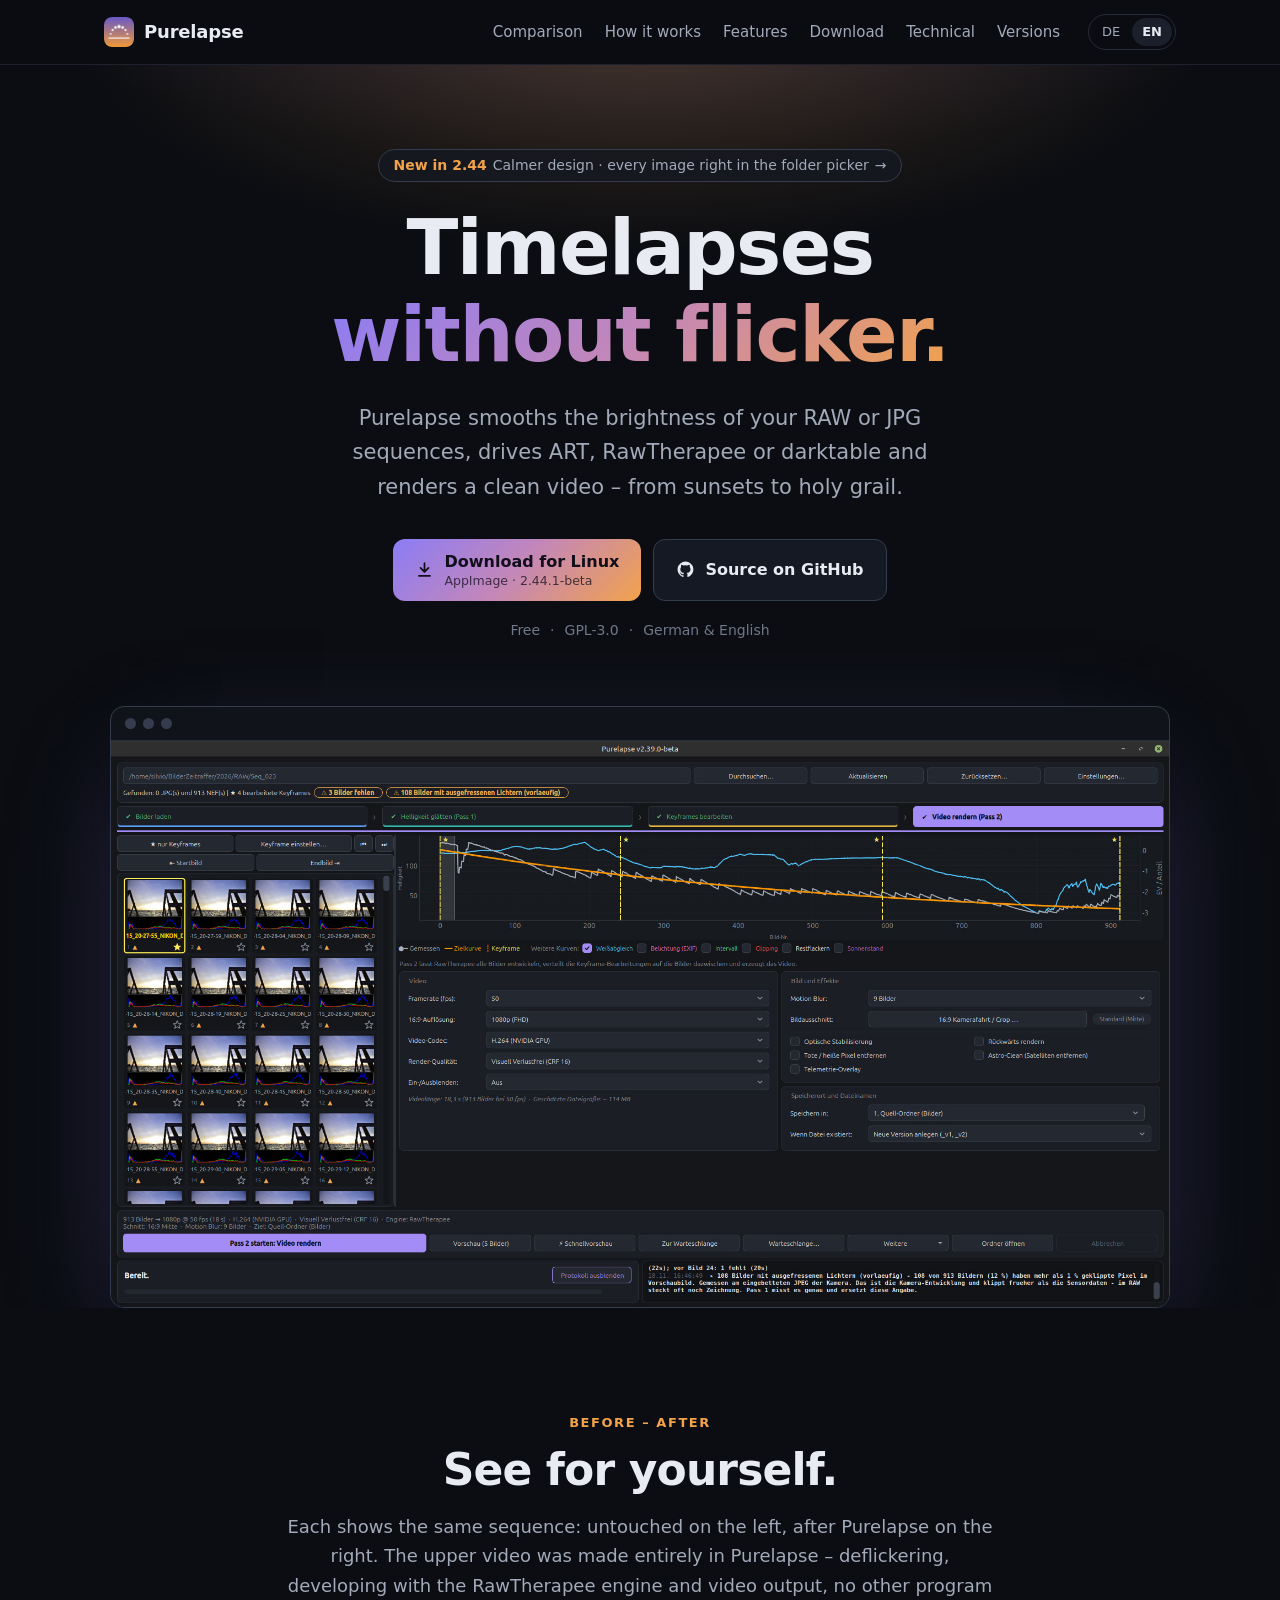
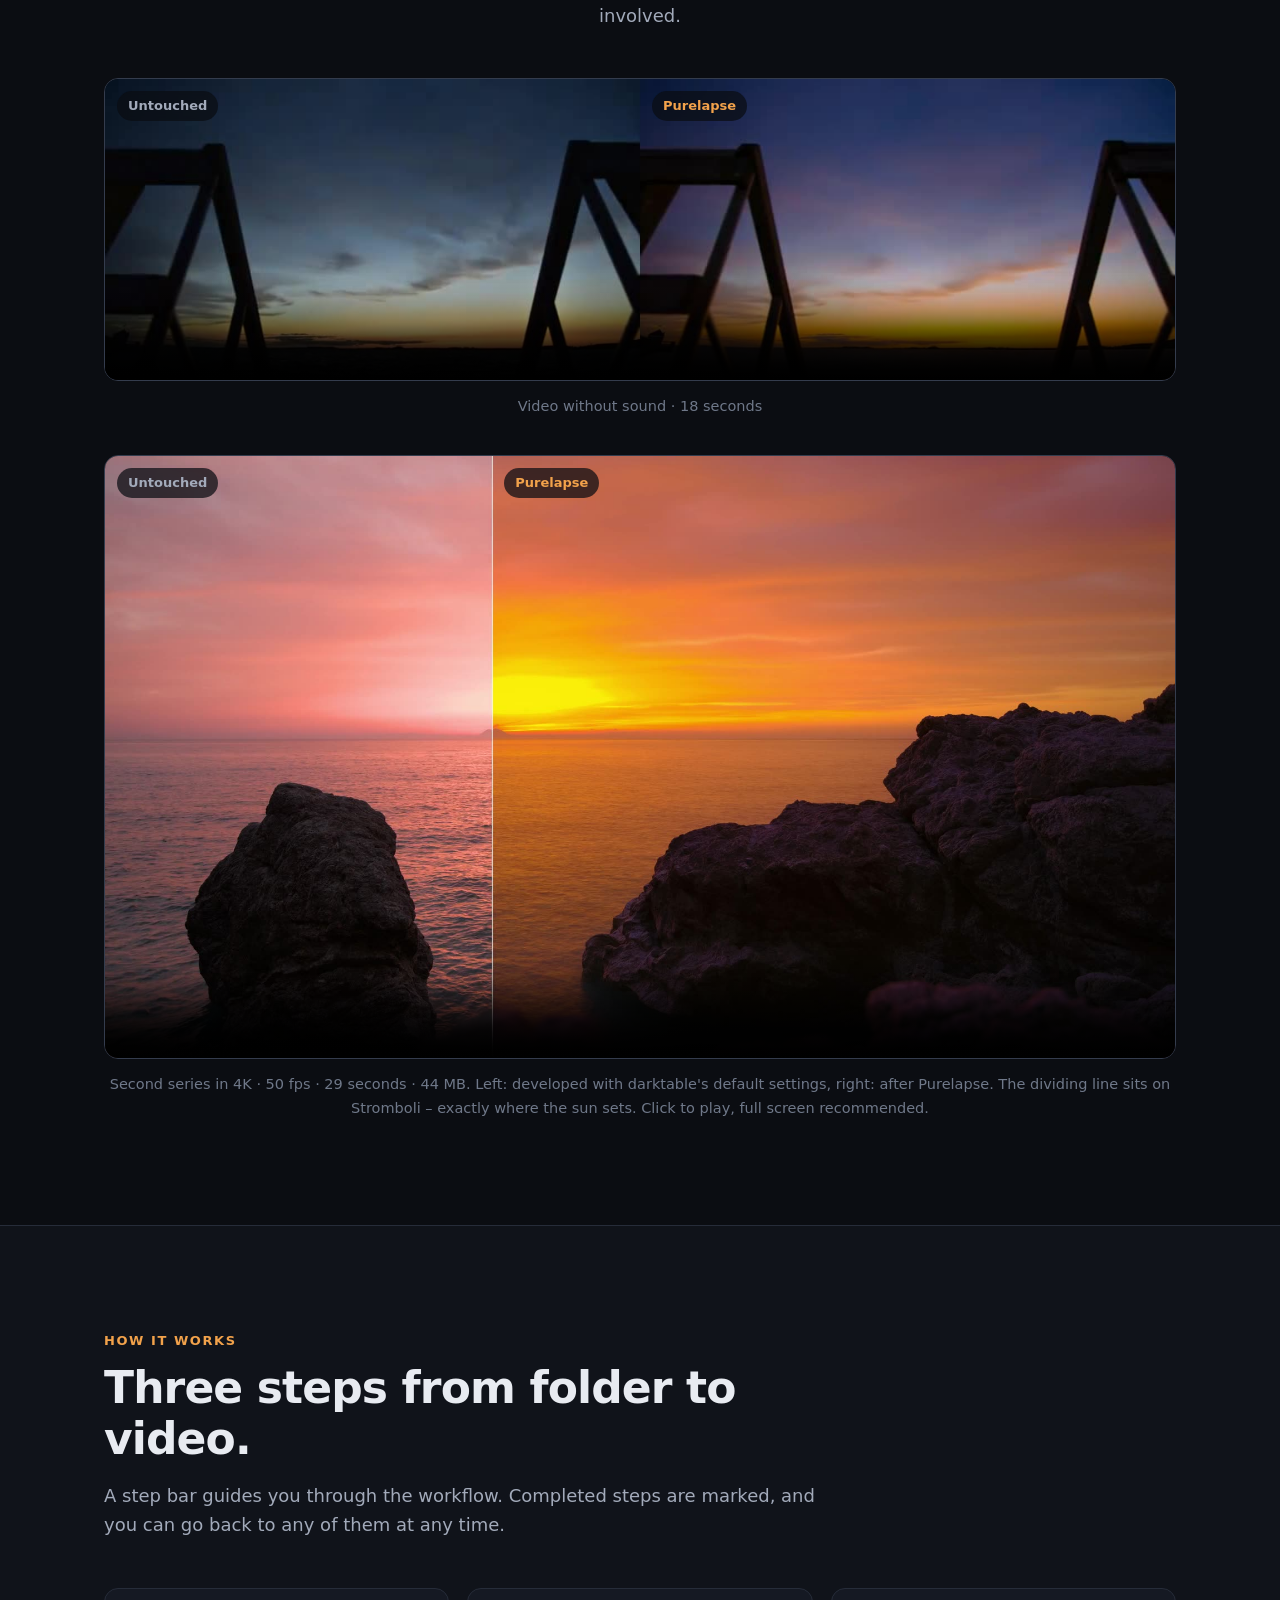
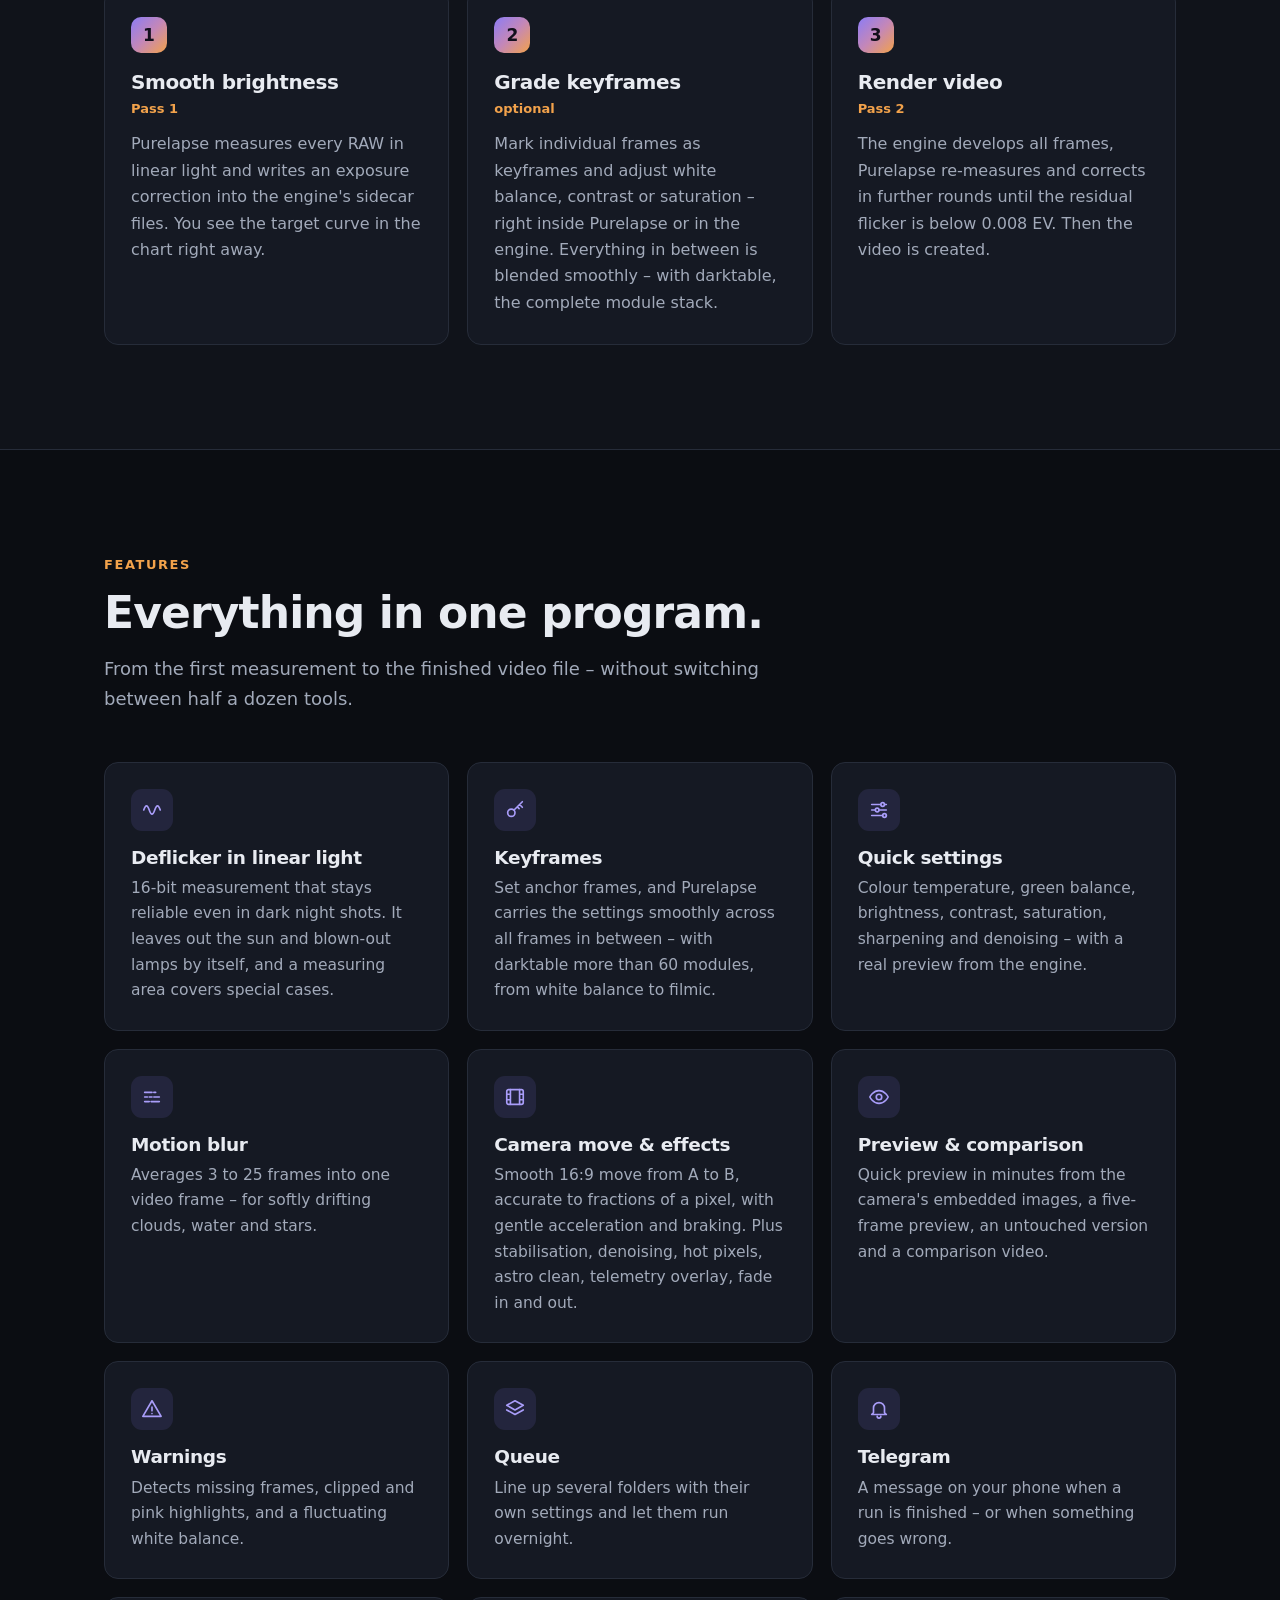
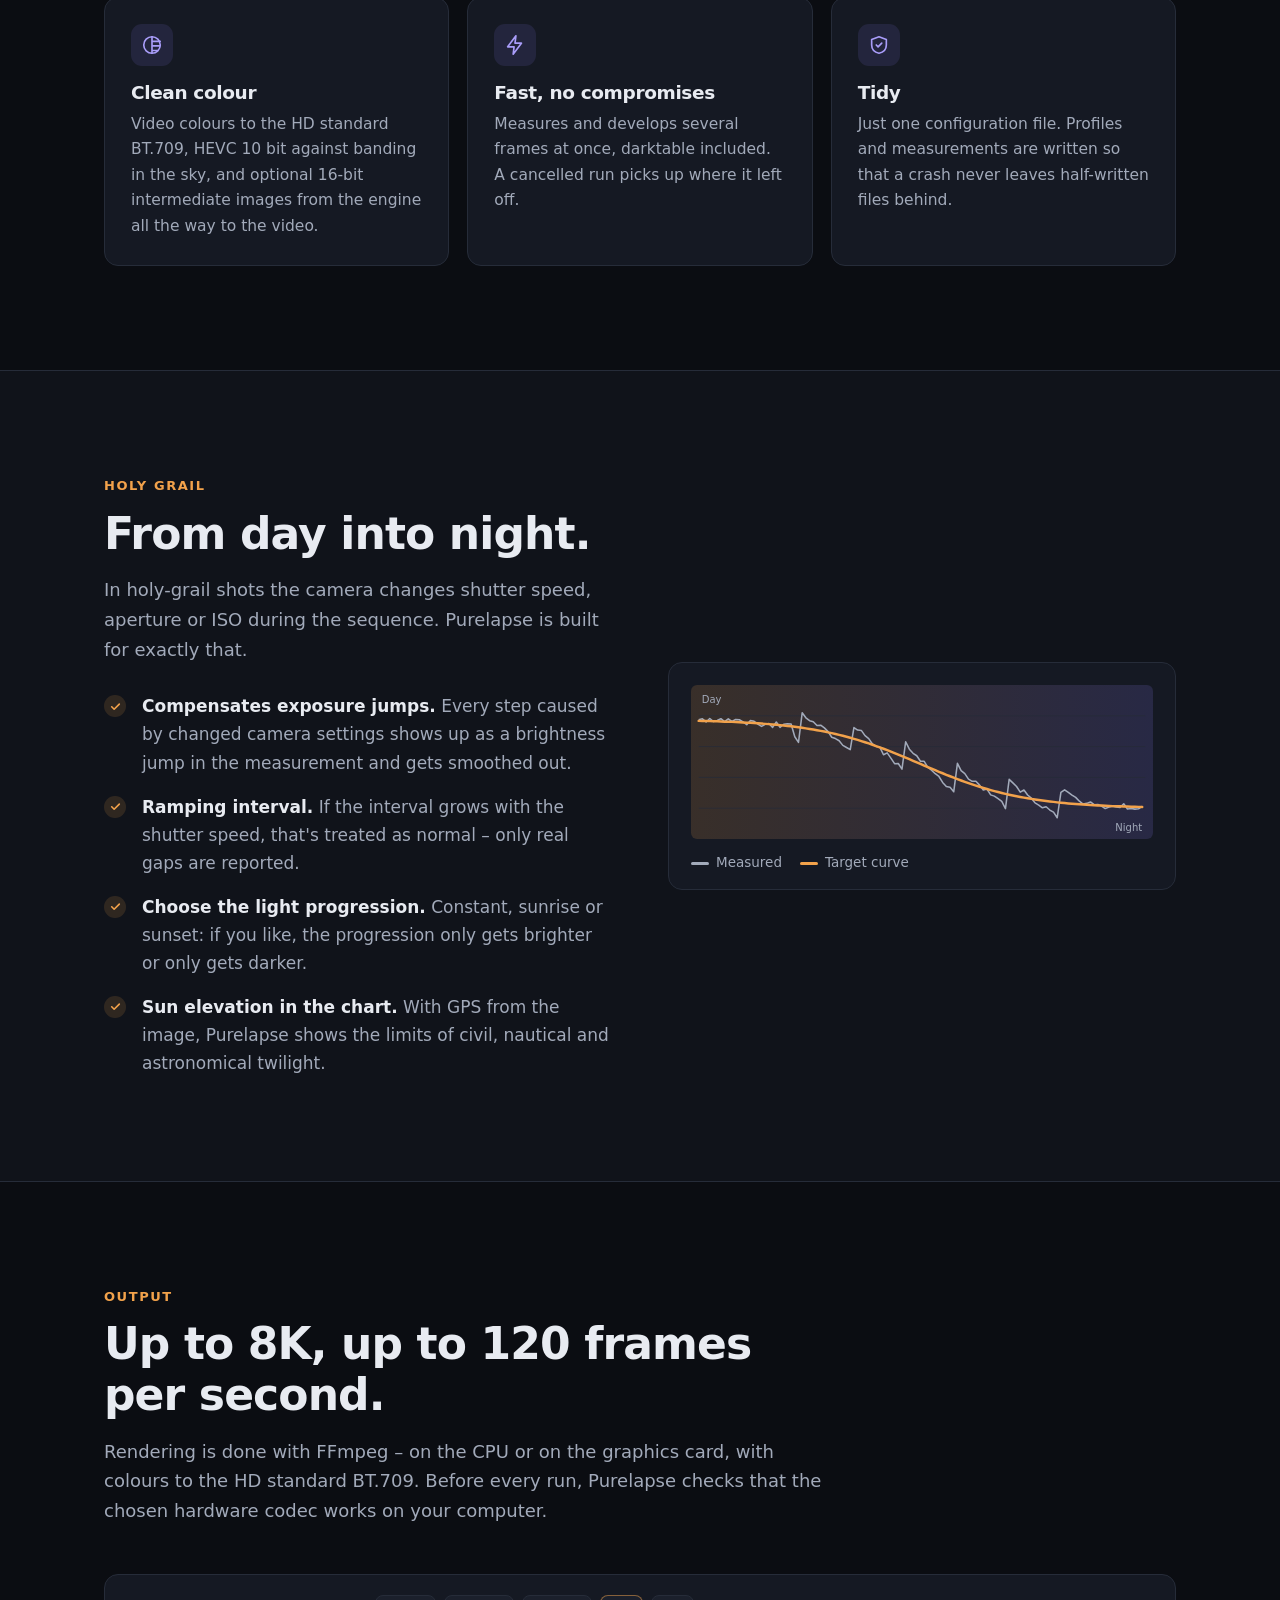
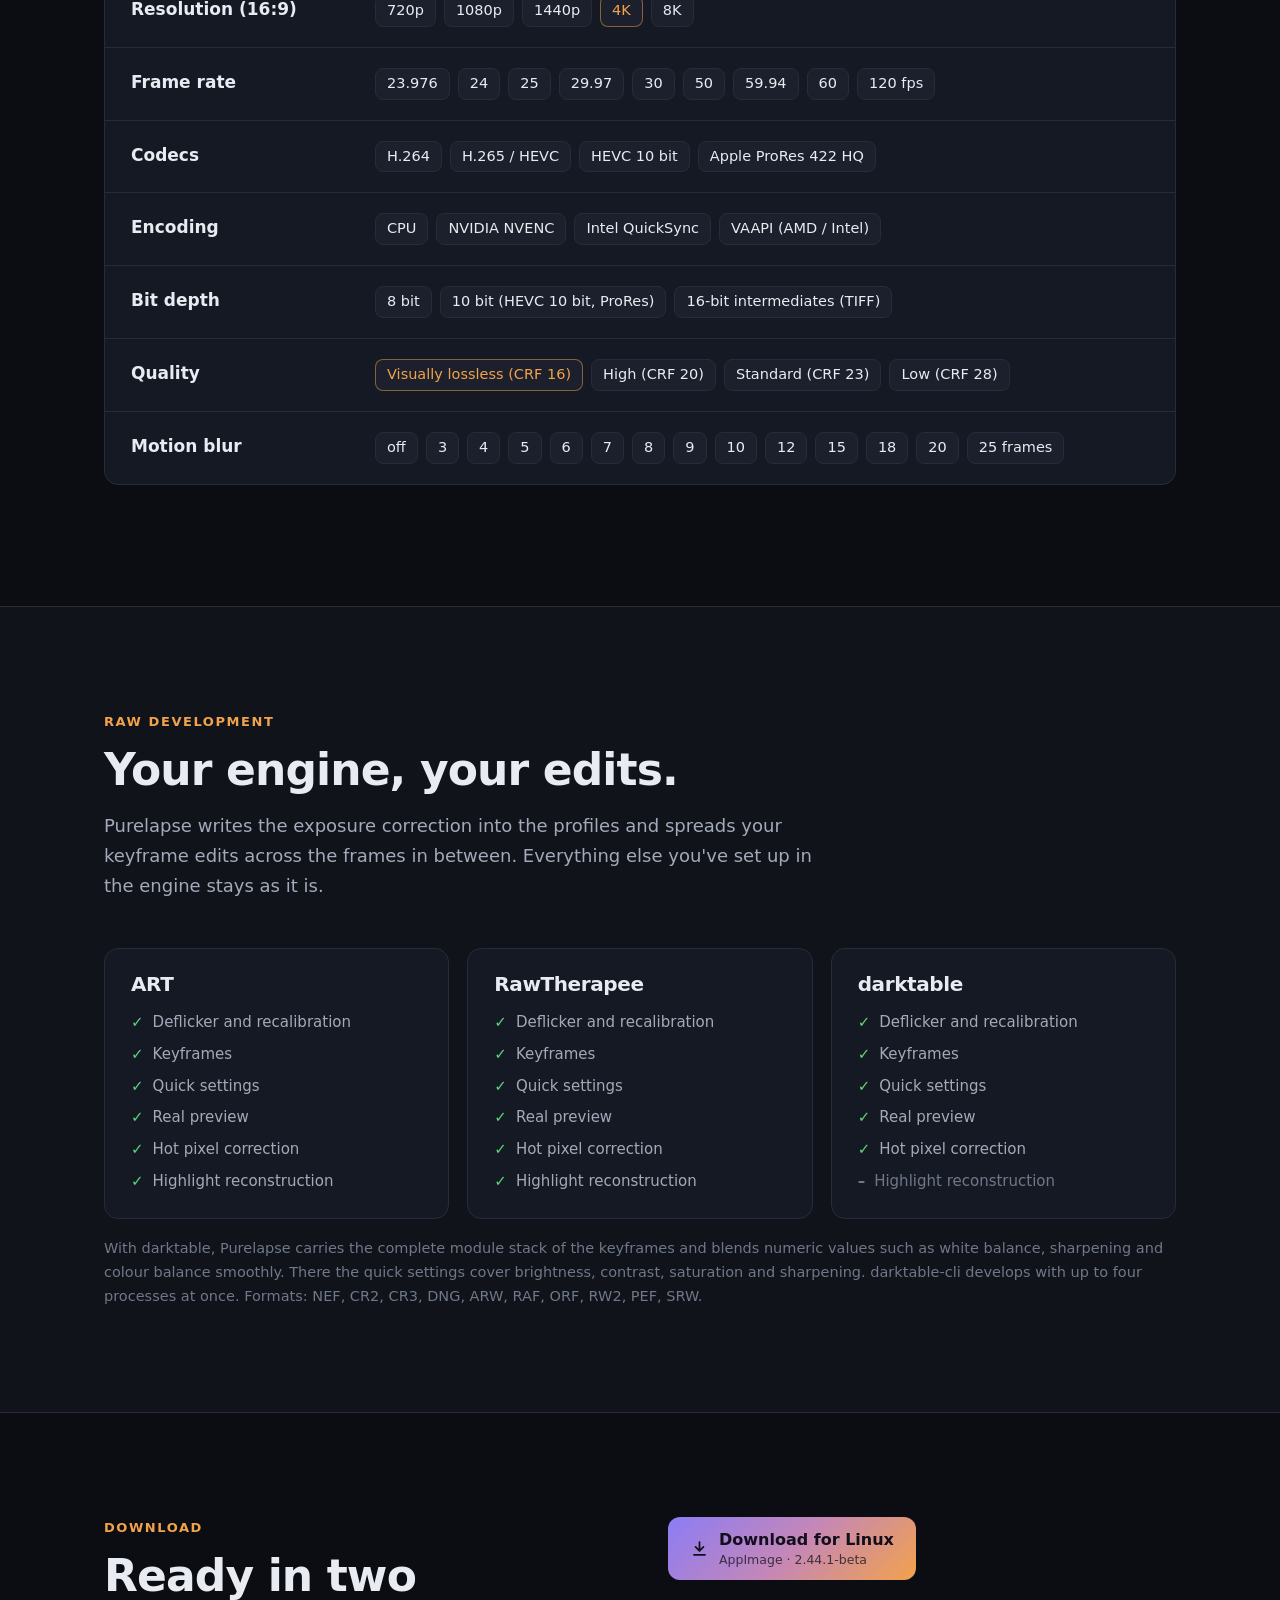
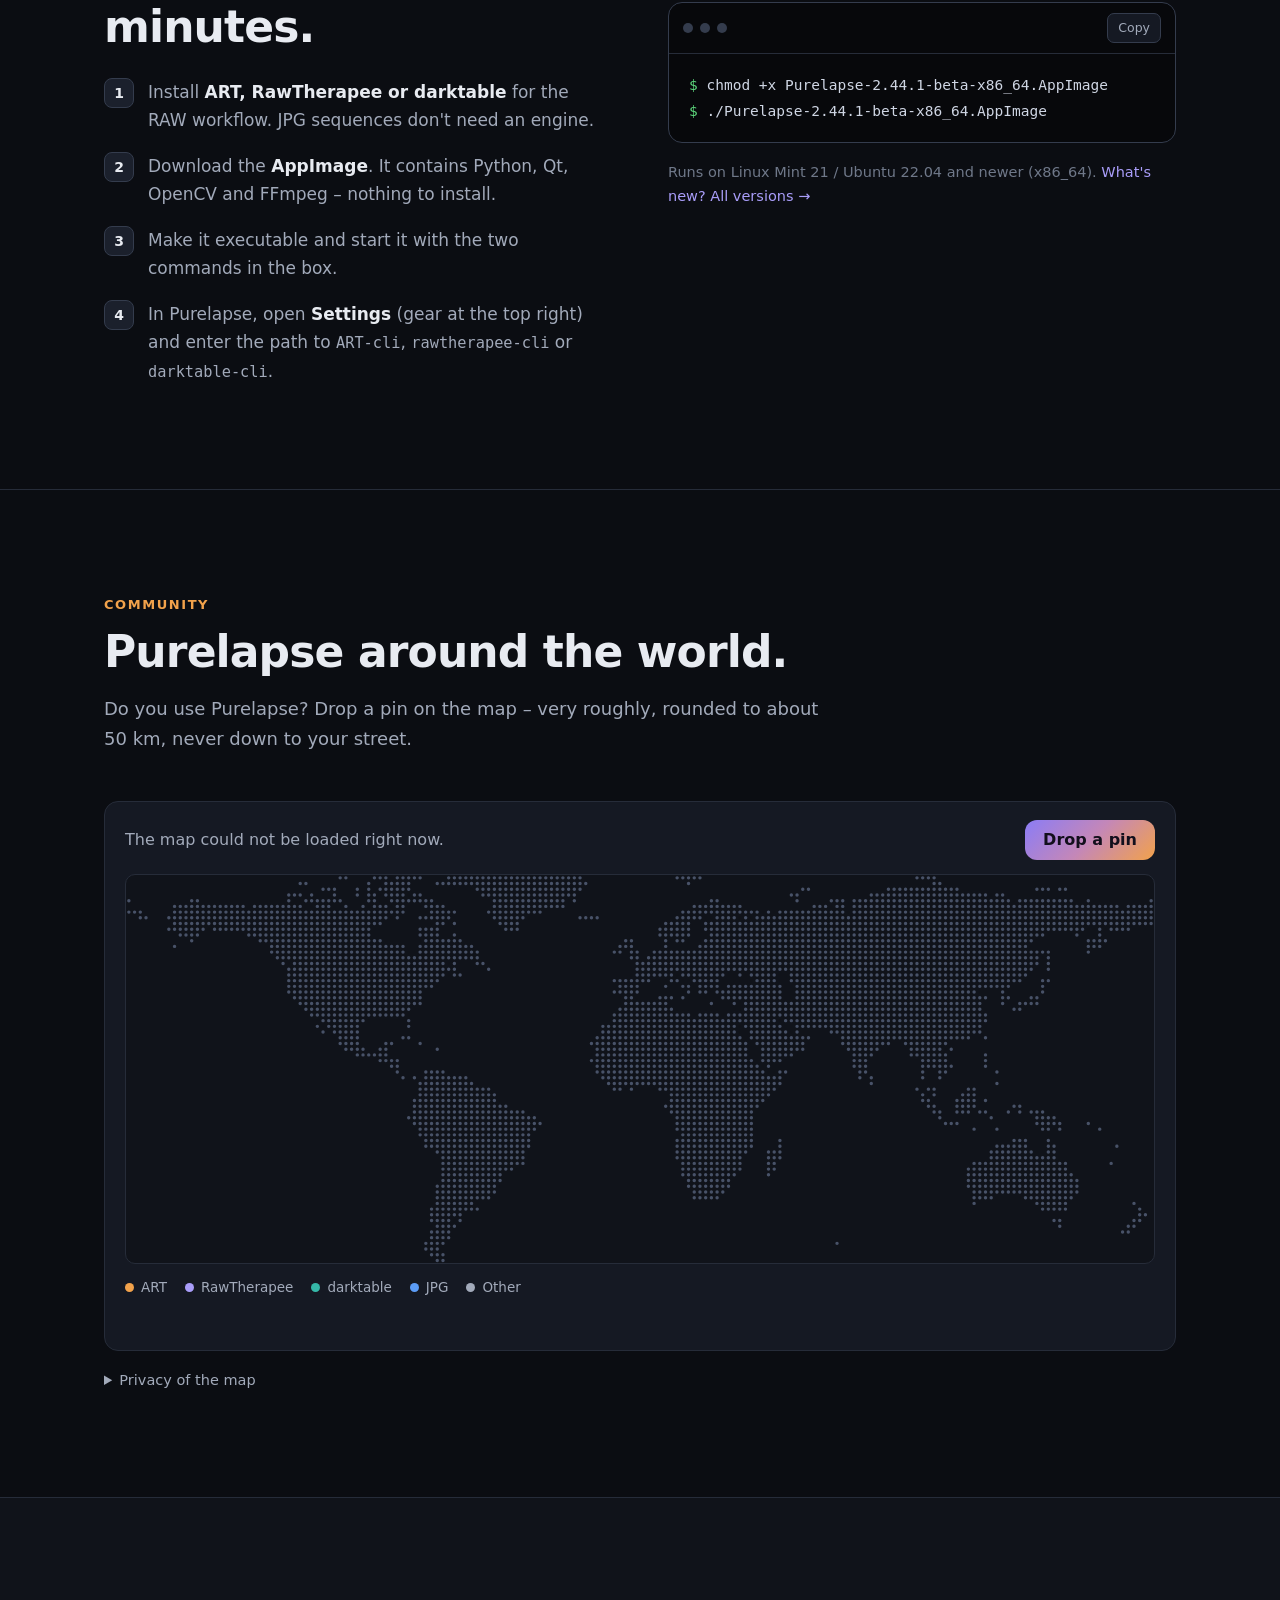
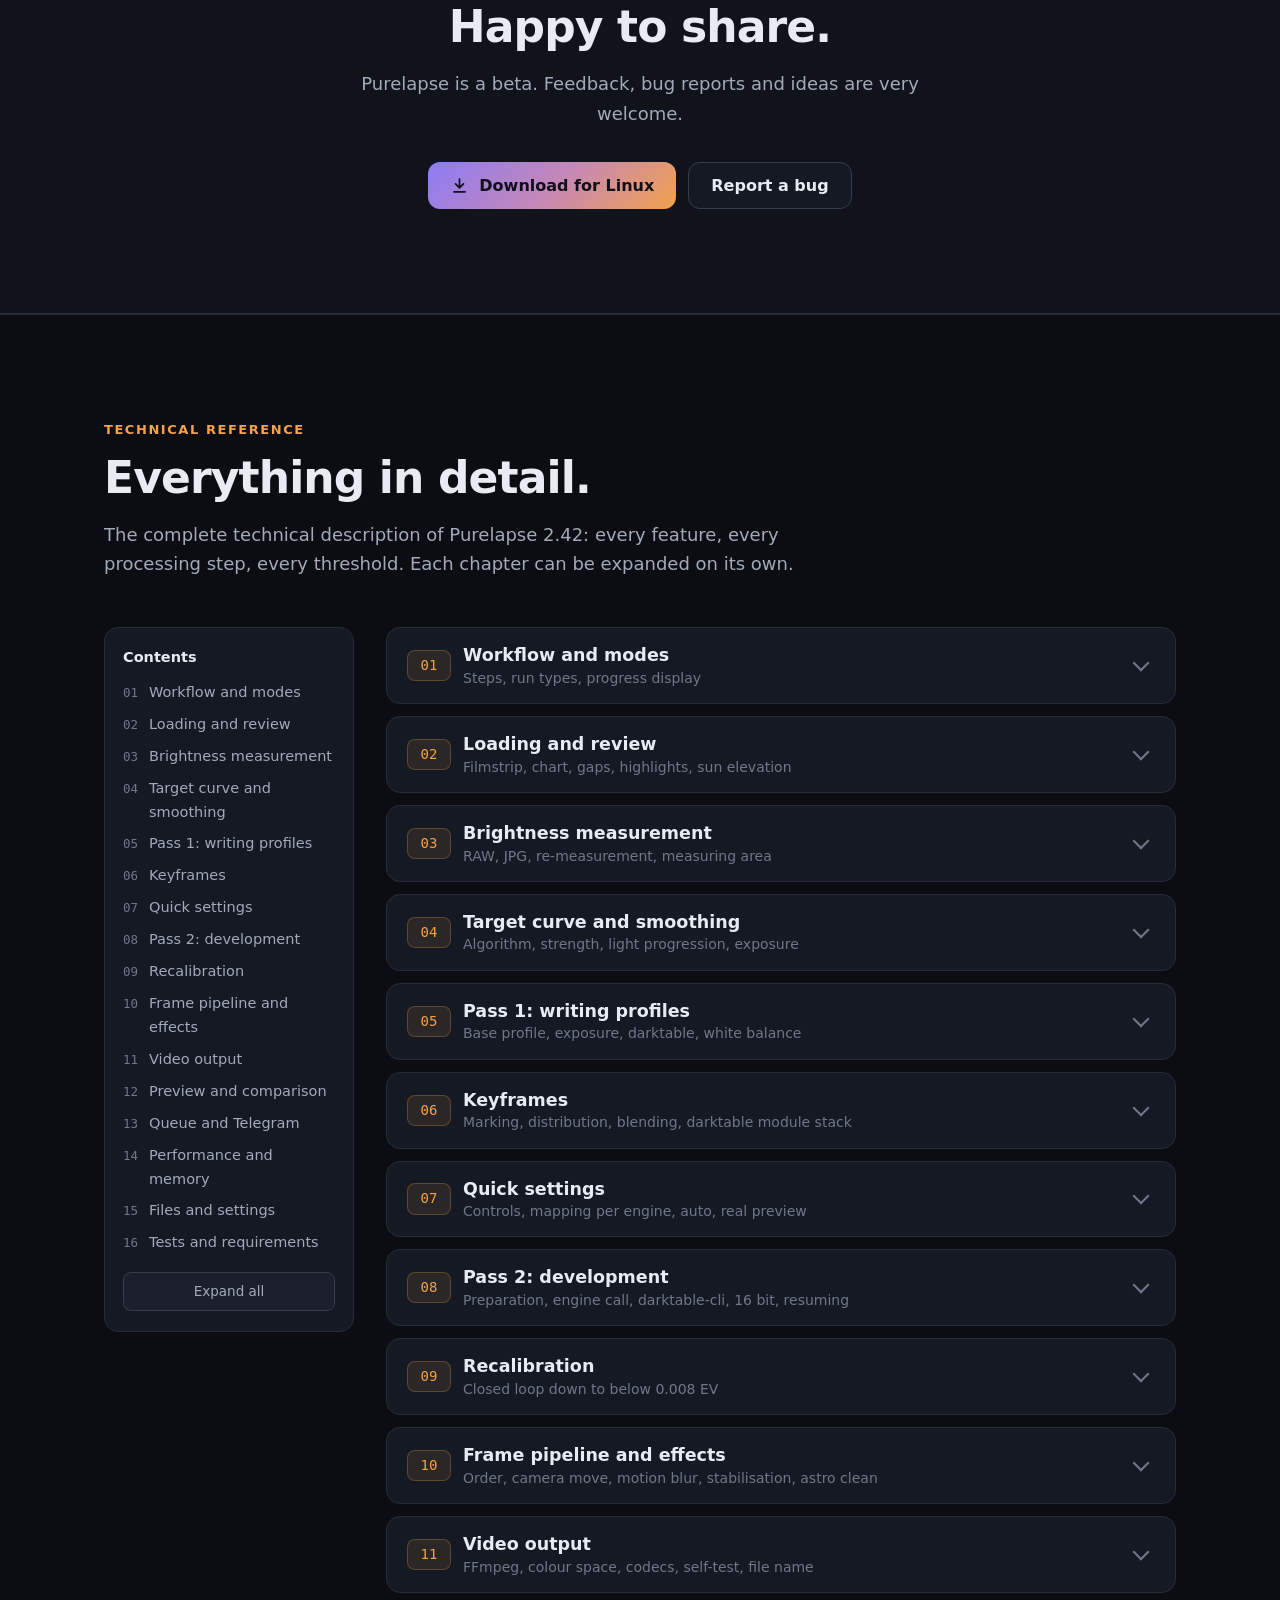
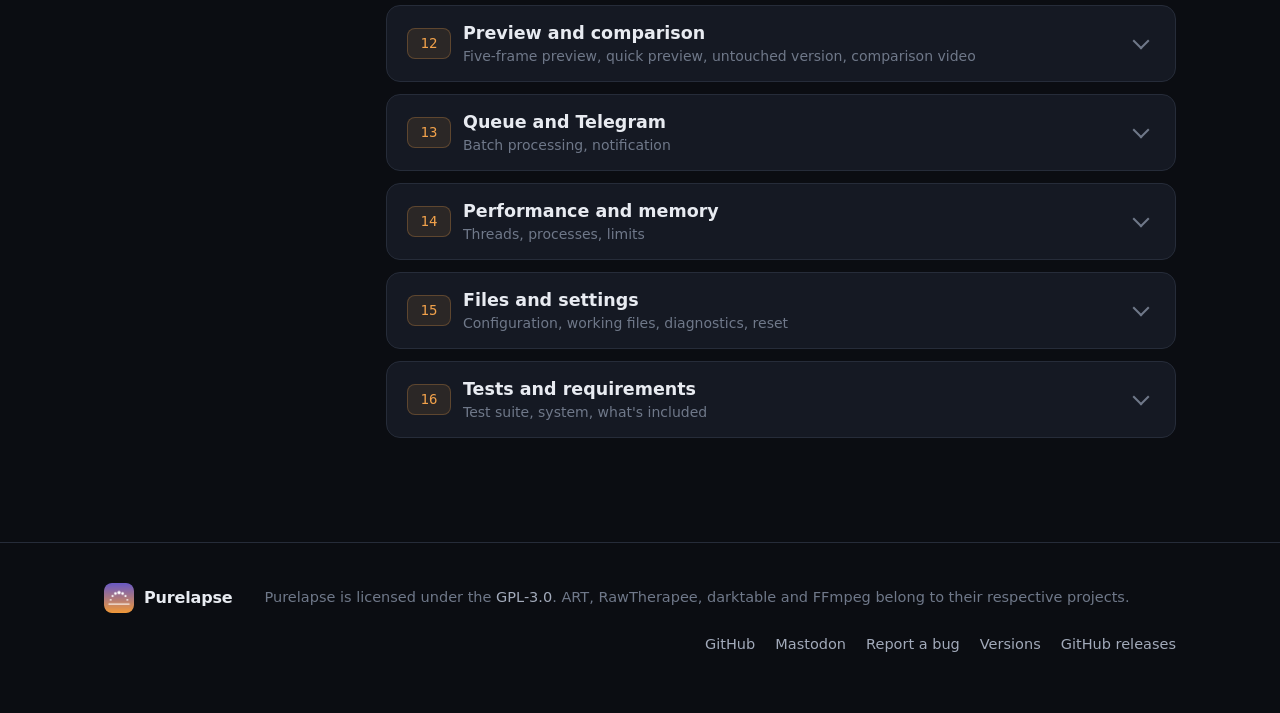
==== commit f5caf47d: "Purelapse 2.44.1-beta: stabile Entflackerung bei viel Ausgebranntem, Ordner oeffnen folgt dem Ordner" ====
--- a/docs/index.html
+++ b/docs/index.html
@@ -66,11 +66,11 @@
 <main id="main">
   <section class="hero">
     <div class="wrap">
-      <a class="pill" href="versionen.html#v2-44-0"><b>Neu in 2.44</b><span>Ruhigeres Design · alle Bilder schon in der Ordnerwahl</span><span aria-hidden="true">→</span></a>
+      <a class="pill" href="versionen.html#v2-44-1"><b>Neu in 2.44</b><span>Ruhigeres Design · alle Bilder schon in der Ordnerwahl</span><span aria-hidden="true">→</span></a>
       <h1>Zeitraffer<br><span class="grad-text">ohne Flackern.</span></h1>
       <p class="lead">Purelapse glättet die Helligkeit deiner RAW- oder JPG-Serien, steuert ART, RawTherapee oder darktable und rendert ein sauberes Video – vom Sonnenuntergang bis zum Holy Grail.</p>
       <div class="cta">
-        <a class="btn btn-primary" href="https://github.com/purelapse/purelapse/releases/download/v2.44.0-beta/Purelapse-2.44.0-beta-x86_64.AppImage"><svg viewBox="0 0 24 24" fill="none" stroke="currentColor" stroke-width="2.2" stroke-linecap="round" stroke-linejoin="round" aria-hidden="true"><path d="M12 4v11M7 10l5 5 5-5M5 20h14"/></svg><span>Download für Linux<small>AppImage · 2.44.0-beta</small></span></a>
+        <a class="btn btn-primary" href="https://github.com/purelapse/purelapse/releases/download/v2.44.1-beta/Purelapse-2.44.1-beta-x86_64.AppImage"><svg viewBox="0 0 24 24" fill="none" stroke="currentColor" stroke-width="2.2" stroke-linecap="round" stroke-linejoin="round" aria-hidden="true"><path d="M12 4v11M7 10l5 5 5-5M5 20h14"/></svg><span>Download für Linux<small>AppImage · 2.44.1-beta</small></span></a>
         <a class="btn" href="https://github.com/purelapse/purelapse"><svg viewBox="0 0 24 24" fill="currentColor" aria-hidden="true"><path d="M12 2a10 10 0 0 0-3.2 19.5c.5.1.7-.2.7-.5v-1.7c-2.8.6-3.4-1.3-3.4-1.3-.4-1.2-1.1-1.5-1.1-1.5-.9-.6.1-.6.1-.6 1 .1 1.5 1 1.5 1 .9 1.5 2.3 1.1 2.9.8.1-.6.3-1.1.6-1.3-2.2-.3-4.6-1.1-4.6-5 0-1.1.4-2 1-2.7-.1-.3-.4-1.3.1-2.7 0 0 .8-.3 2.8 1a9.6 9.6 0 0 1 5 0c1.9-1.3 2.8-1 2.8-1 .5 1.4.2 2.4.1 2.7.6.7 1 1.6 1 2.7 0 3.9-2.4 4.7-4.6 5 .4.3.7.9.7 1.9V21c0 .3.2.6.7.5A10 10 0 0 0 12 2z"/></svg><span>Quelltext auf GitHub</span></a>
       </div>
       <p class="meta"><span>Kostenlos</span><span>GPL-3.0</span><span>Deutsch &amp; Englisch</span></p>
@@ -182,12 +182,12 @@
       </div>
       <div>
         <div class="cta" style="justify-content:flex-start;margin-top:0;margin-bottom:22px">
-          <a class="btn btn-primary" href="https://github.com/purelapse/purelapse/releases/download/v2.44.0-beta/Purelapse-2.44.0-beta-x86_64.AppImage"><svg viewBox="0 0 24 24" fill="none" stroke="currentColor" stroke-width="2.2" stroke-linecap="round" stroke-linejoin="round" aria-hidden="true"><path d="M12 4v11M7 10l5 5 5-5M5 20h14"/></svg><span>Download für Linux<small>AppImage · 2.44.0-beta</small></span></a>
+          <a class="btn btn-primary" href="https://github.com/purelapse/purelapse/releases/download/v2.44.1-beta/Purelapse-2.44.1-beta-x86_64.AppImage"><svg viewBox="0 0 24 24" fill="none" stroke="currentColor" stroke-width="2.2" stroke-linecap="round" stroke-linejoin="round" aria-hidden="true"><path d="M12 4v11M7 10l5 5 5-5M5 20h14"/></svg><span>Download für Linux<small>AppImage · 2.44.1-beta</small></span></a>
         </div>
         <div class="term">
-          <div class="term-bar"><i></i><i></i><i></i><button type="button" id="copy" data-text="chmod +x Purelapse-2.44.0-beta-x86_64.AppImage\n./Purelapse-2.44.0-beta-x86_64.AppImage" data-done="Kopiert">Kopieren</button></div>
-          <pre><span class="p">$</span> chmod +x Purelapse-2.44.0-beta-x86_64.AppImage
-<span class="p">$</span> ./Purelapse-2.44.0-beta-x86_64.AppImage</pre>
+          <div class="term-bar"><i></i><i></i><i></i><button type="button" id="copy" data-text="chmod +x Purelapse-2.44.1-beta-x86_64.AppImage\n./Purelapse-2.44.1-beta-x86_64.AppImage" data-done="Kopiert">Kopieren</button></div>
+          <pre><span class="p">$</span> chmod +x Purelapse-2.44.1-beta-x86_64.AppImage
+<span class="p">$</span> ./Purelapse-2.44.1-beta-x86_64.AppImage</pre>
         </div>
         <p class="req">Läuft auf Linux Mint 21 / Ubuntu 22.04 und neuer (x86_64). <a href="versionen.html">Was ist neu? Alle Versionen →</a></p>
       </div>
@@ -230,7 +230,7 @@
       <h2>Gern geteilt.</h2>
       <p>Purelapse ist eine Beta. Rückmeldungen, Fehlerberichte und Ideen sind sehr willkommen.</p>
       <div class="cta">
-        <a class="btn btn-primary" href="https://github.com/purelapse/purelapse/releases/download/v2.44.0-beta/Purelapse-2.44.0-beta-x86_64.AppImage"><svg viewBox="0 0 24 24" fill="none" stroke="currentColor" stroke-width="2.2" stroke-linecap="round" stroke-linejoin="round" aria-hidden="true"><path d="M12 4v11M7 10l5 5 5-5M5 20h14"/></svg><span>Download für Linux</span></a>
+        <a class="btn btn-primary" href="https://github.com/purelapse/purelapse/releases/download/v2.44.1-beta/Purelapse-2.44.1-beta-x86_64.AppImage"><svg viewBox="0 0 24 24" fill="none" stroke="currentColor" stroke-width="2.2" stroke-linecap="round" stroke-linejoin="round" aria-hidden="true"><path d="M12 4v11M7 10l5 5 5-5M5 20h14"/></svg><span>Download für Linux</span></a>
         <a class="btn" href="https://github.com/purelapse/purelapse/issues">Fehler melden</a>
       </div>
     </div>
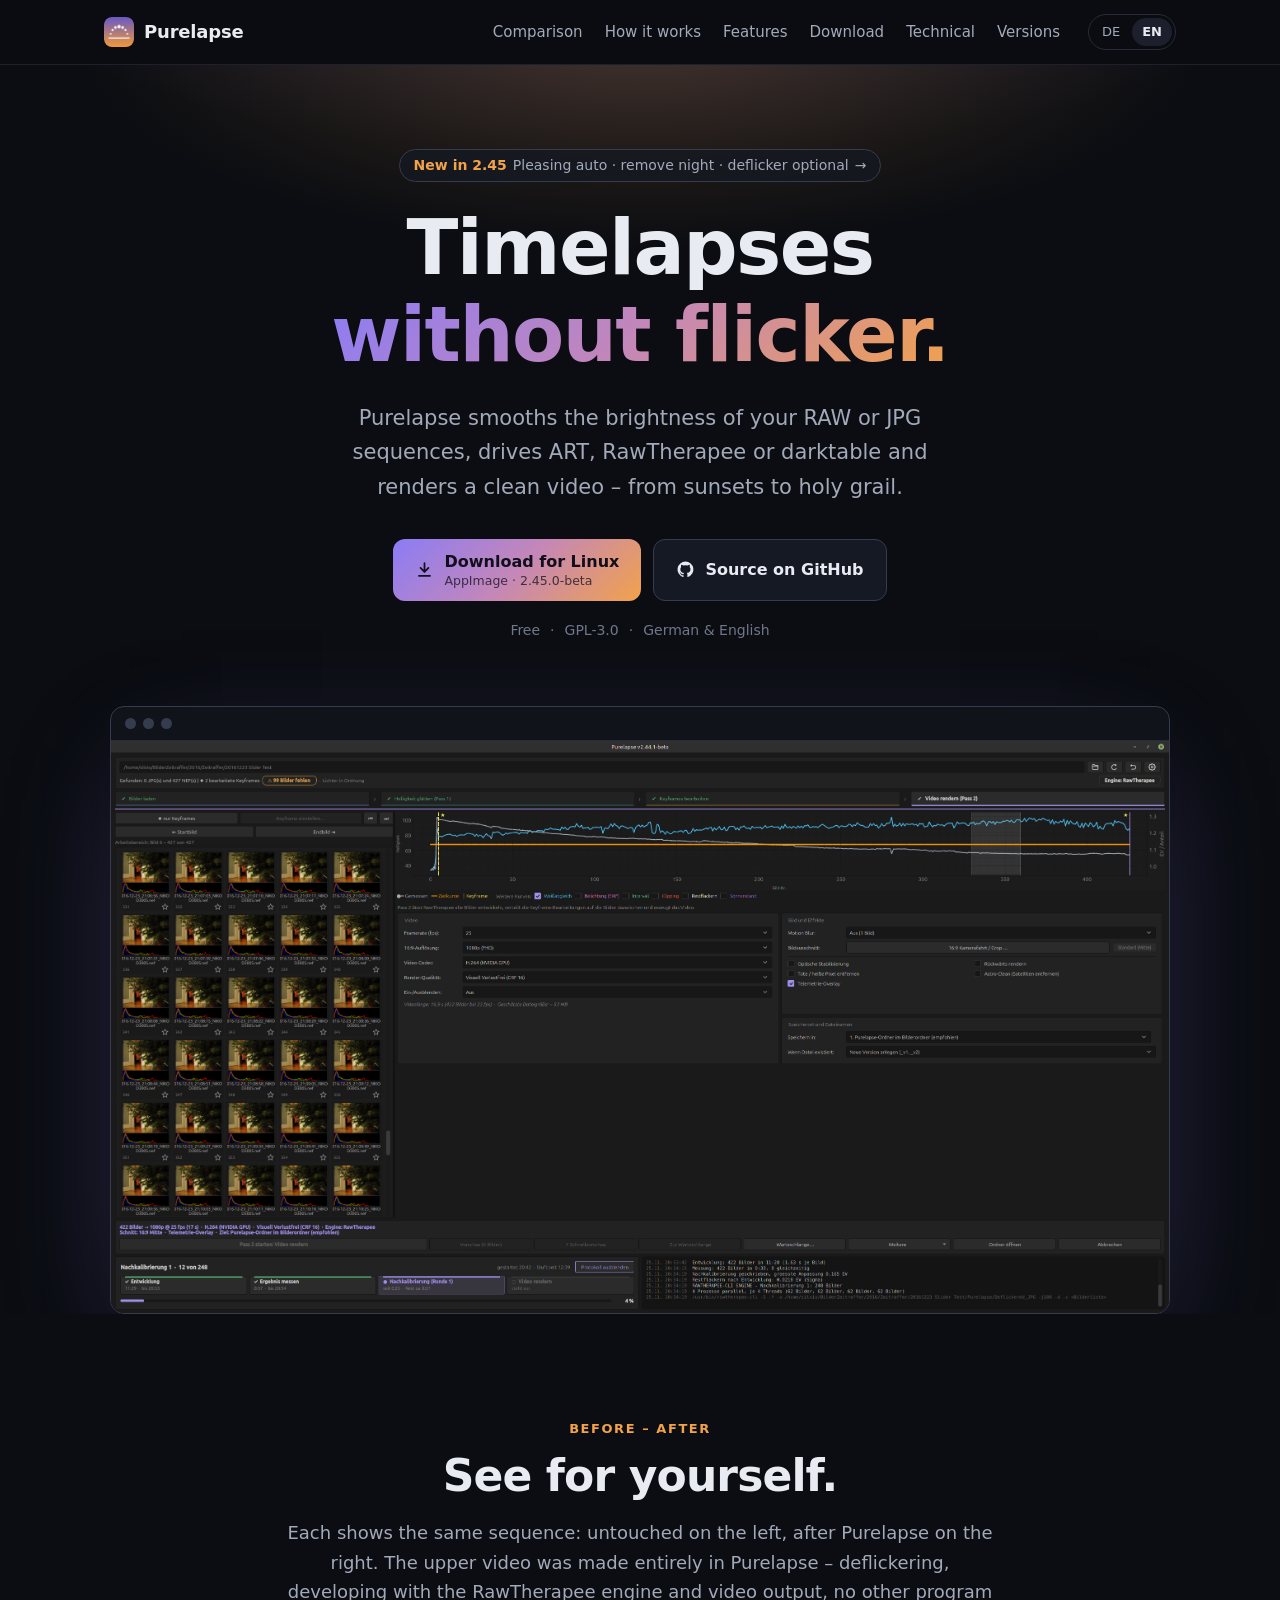
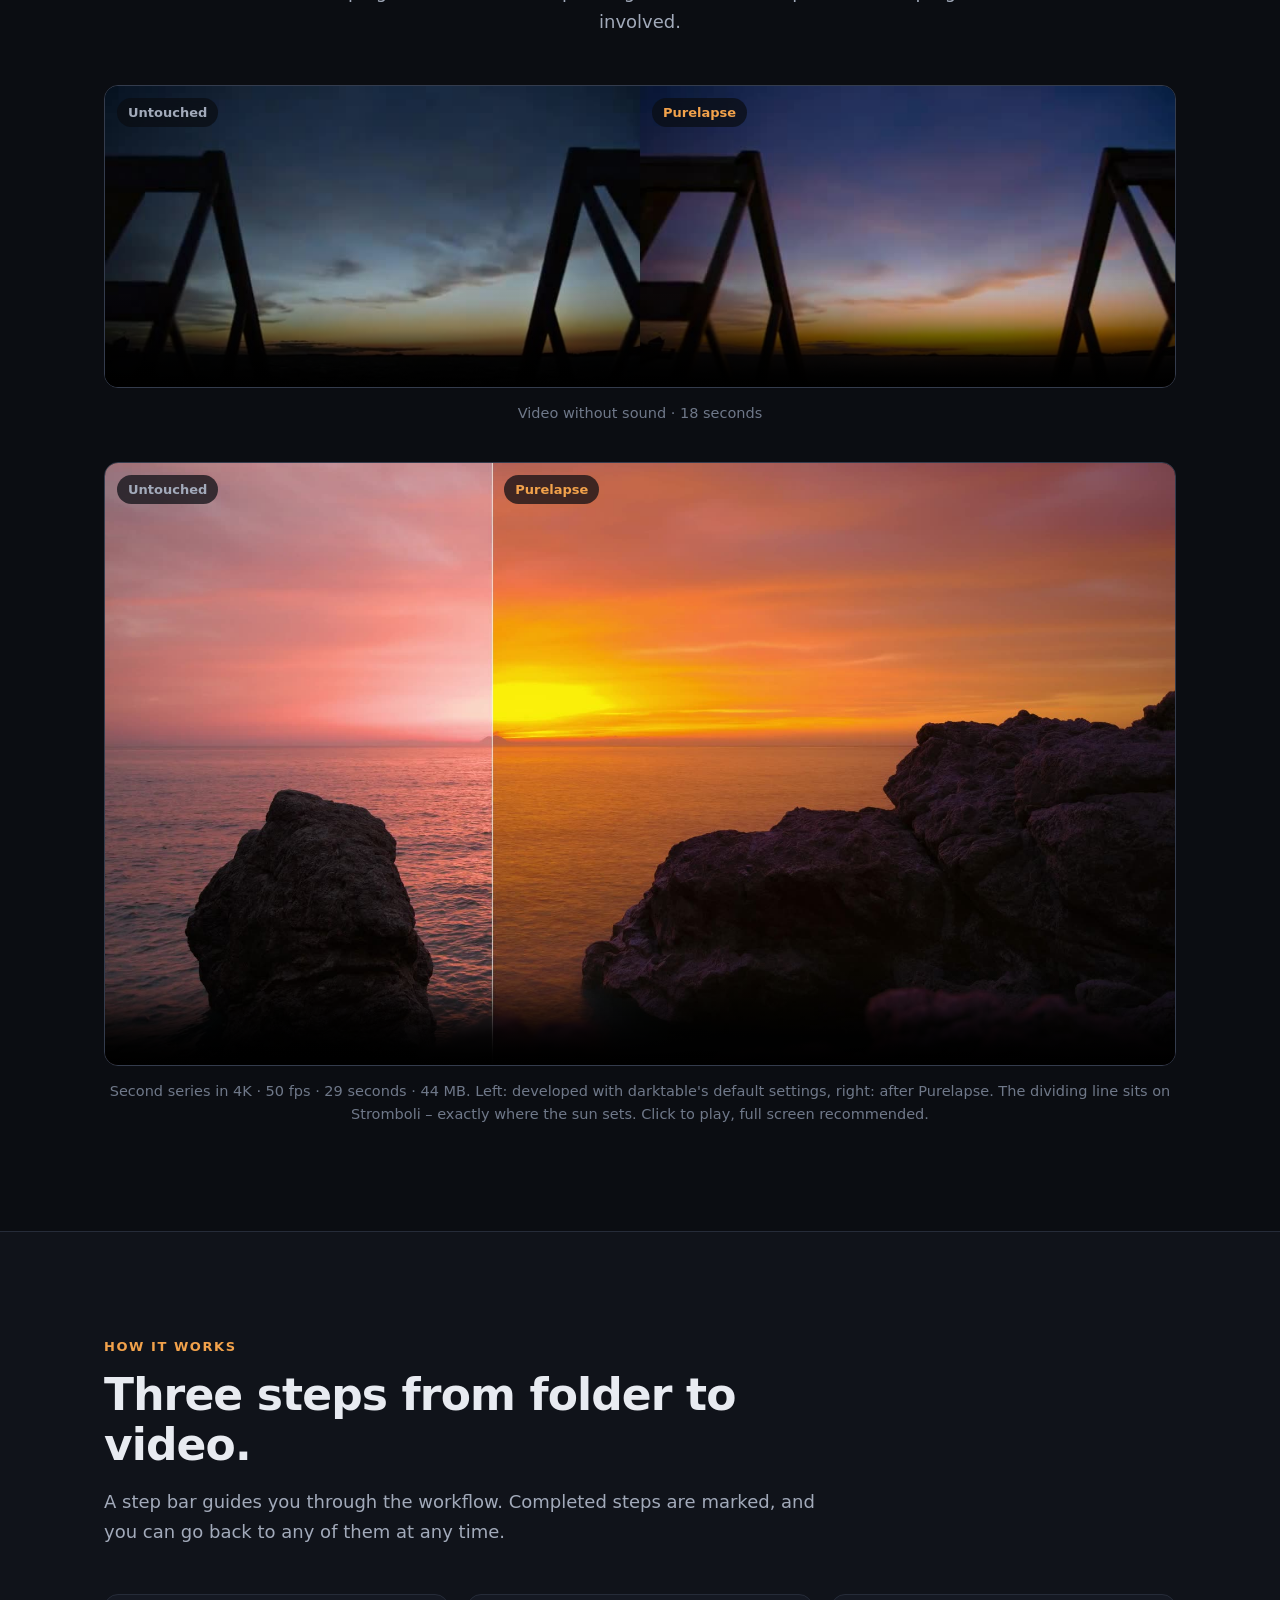
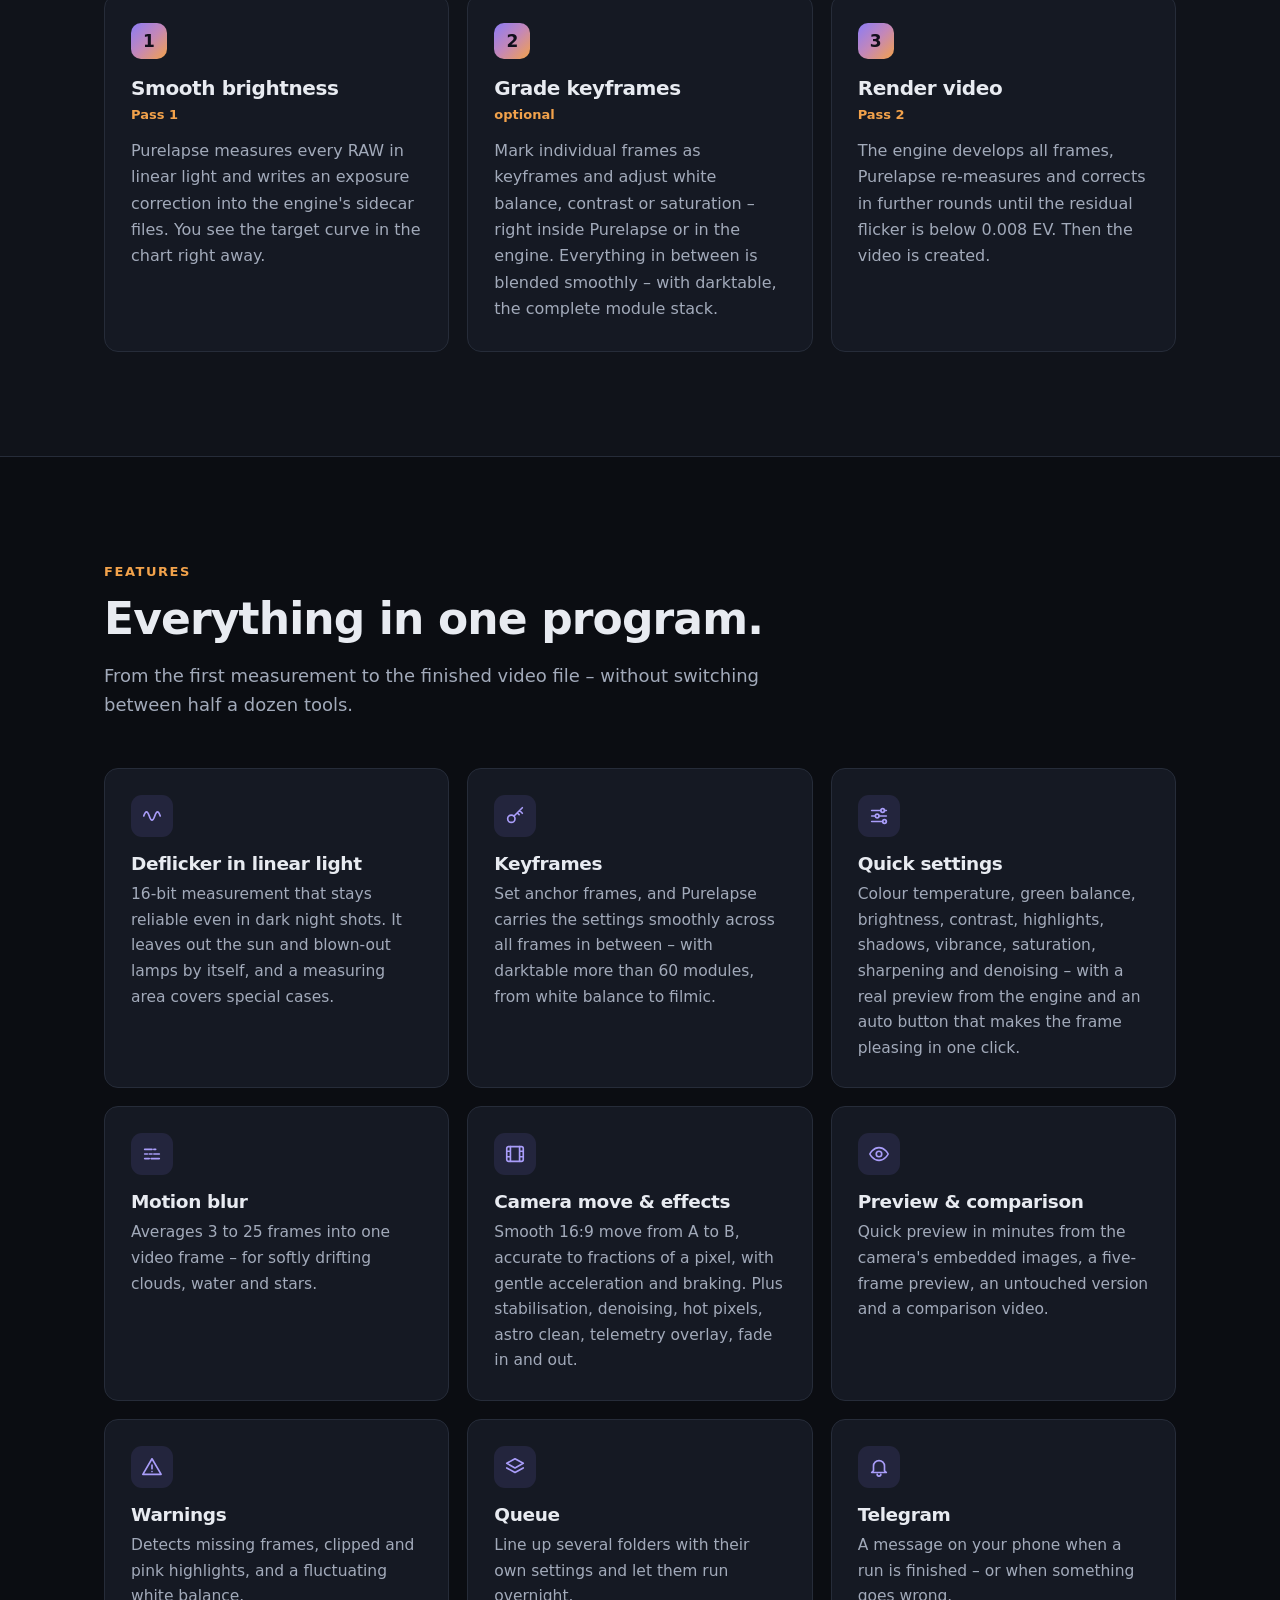
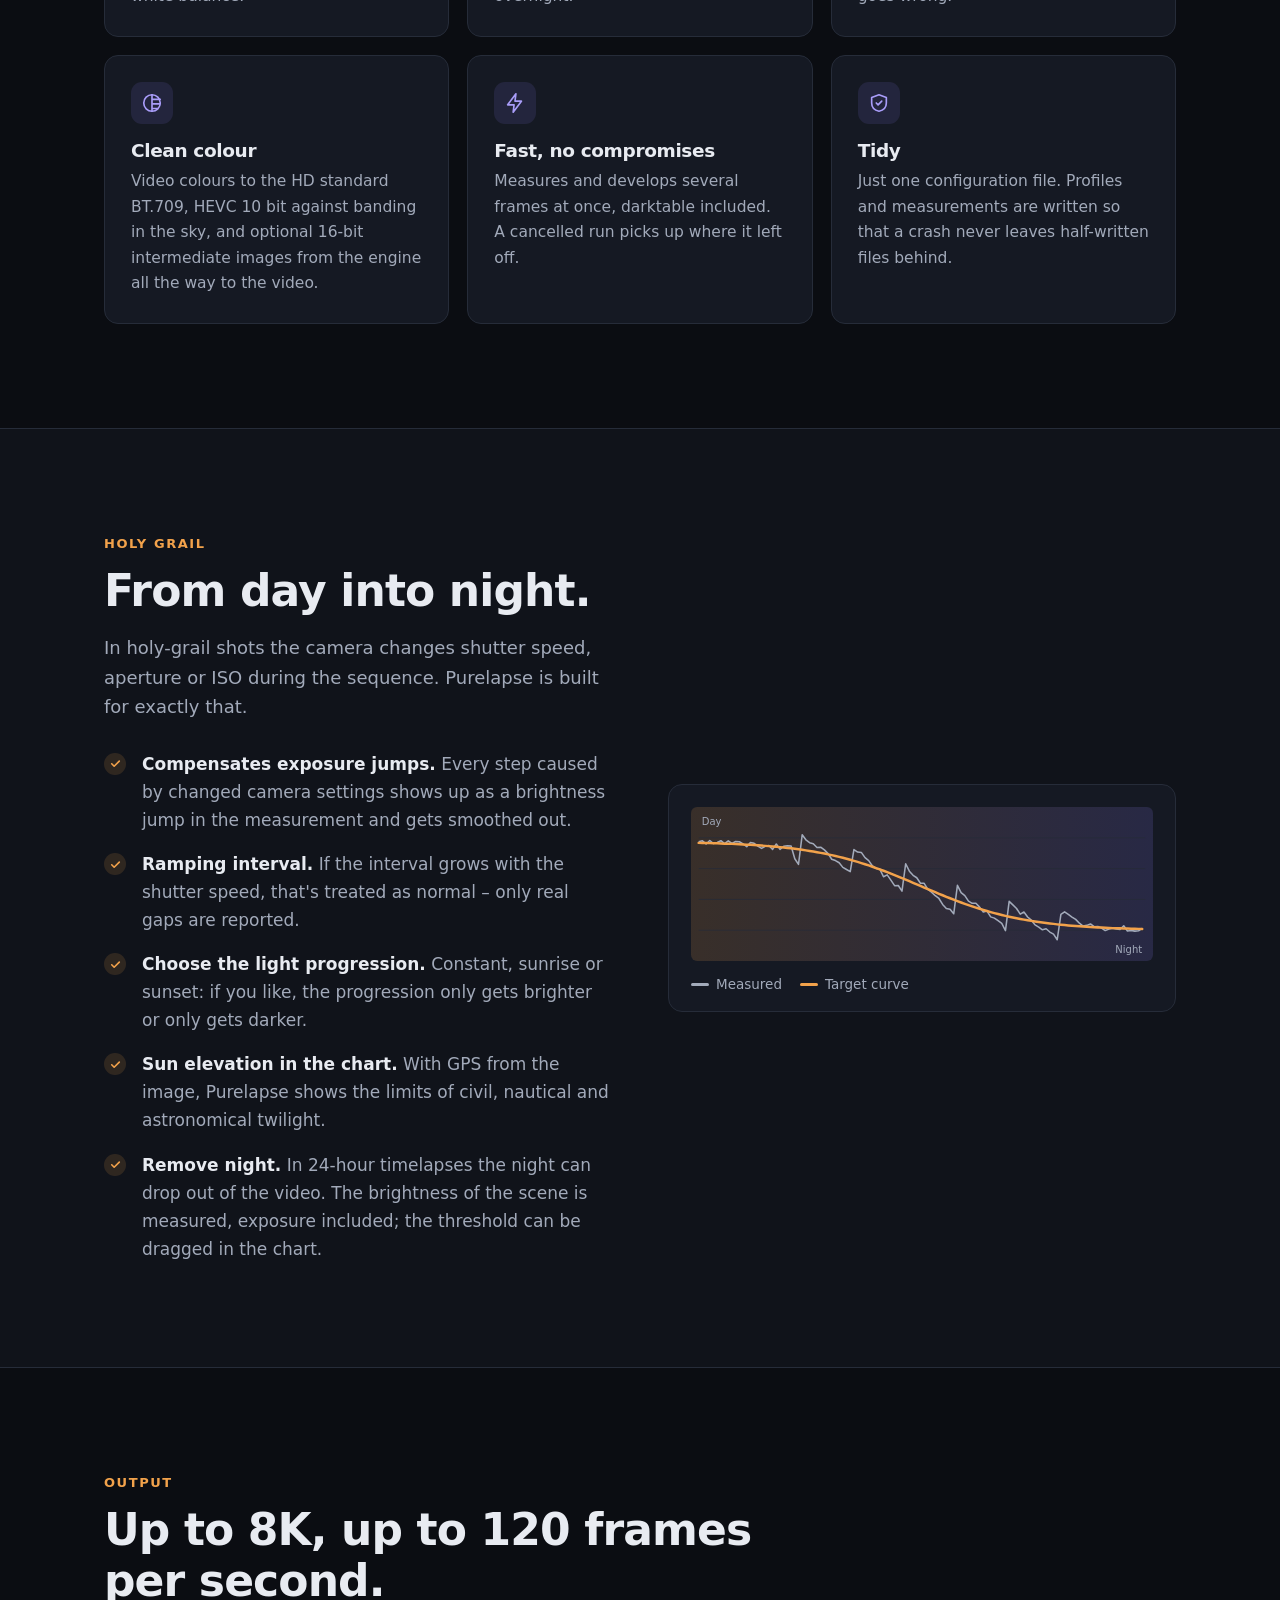
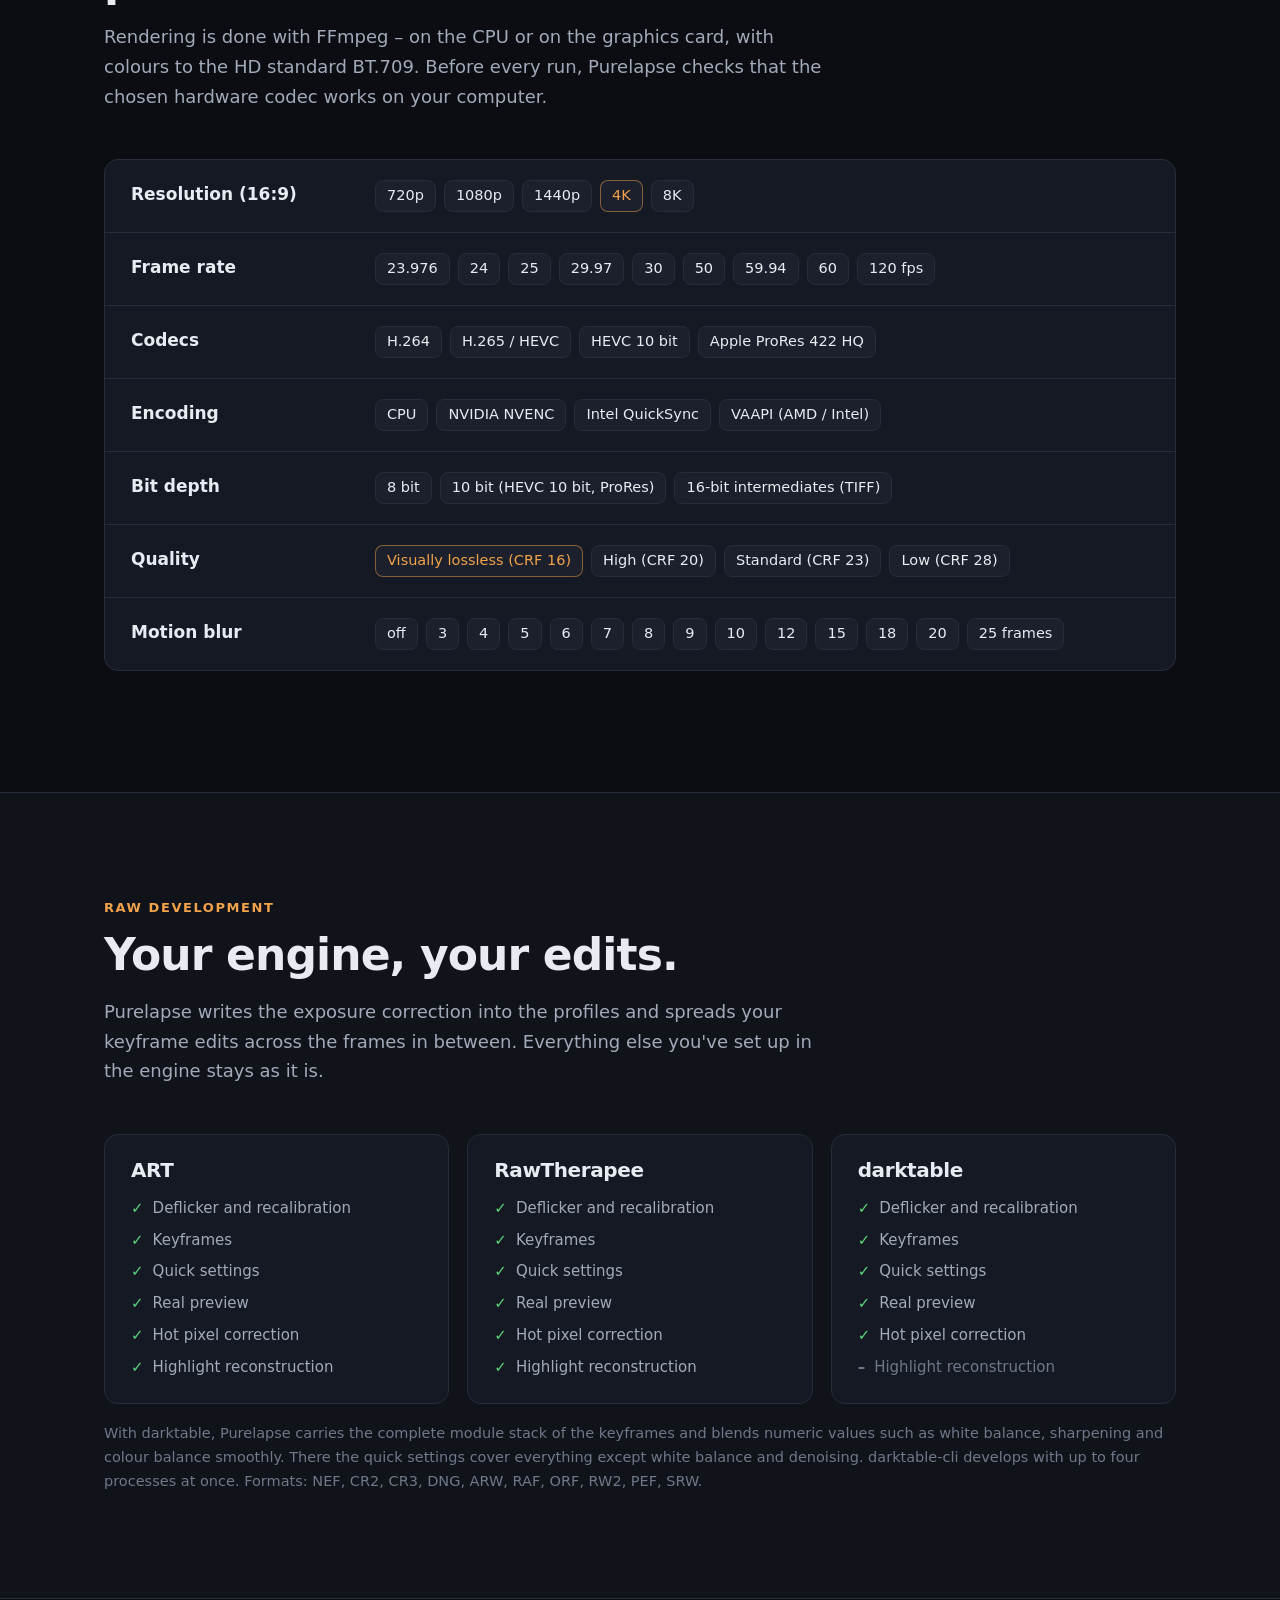
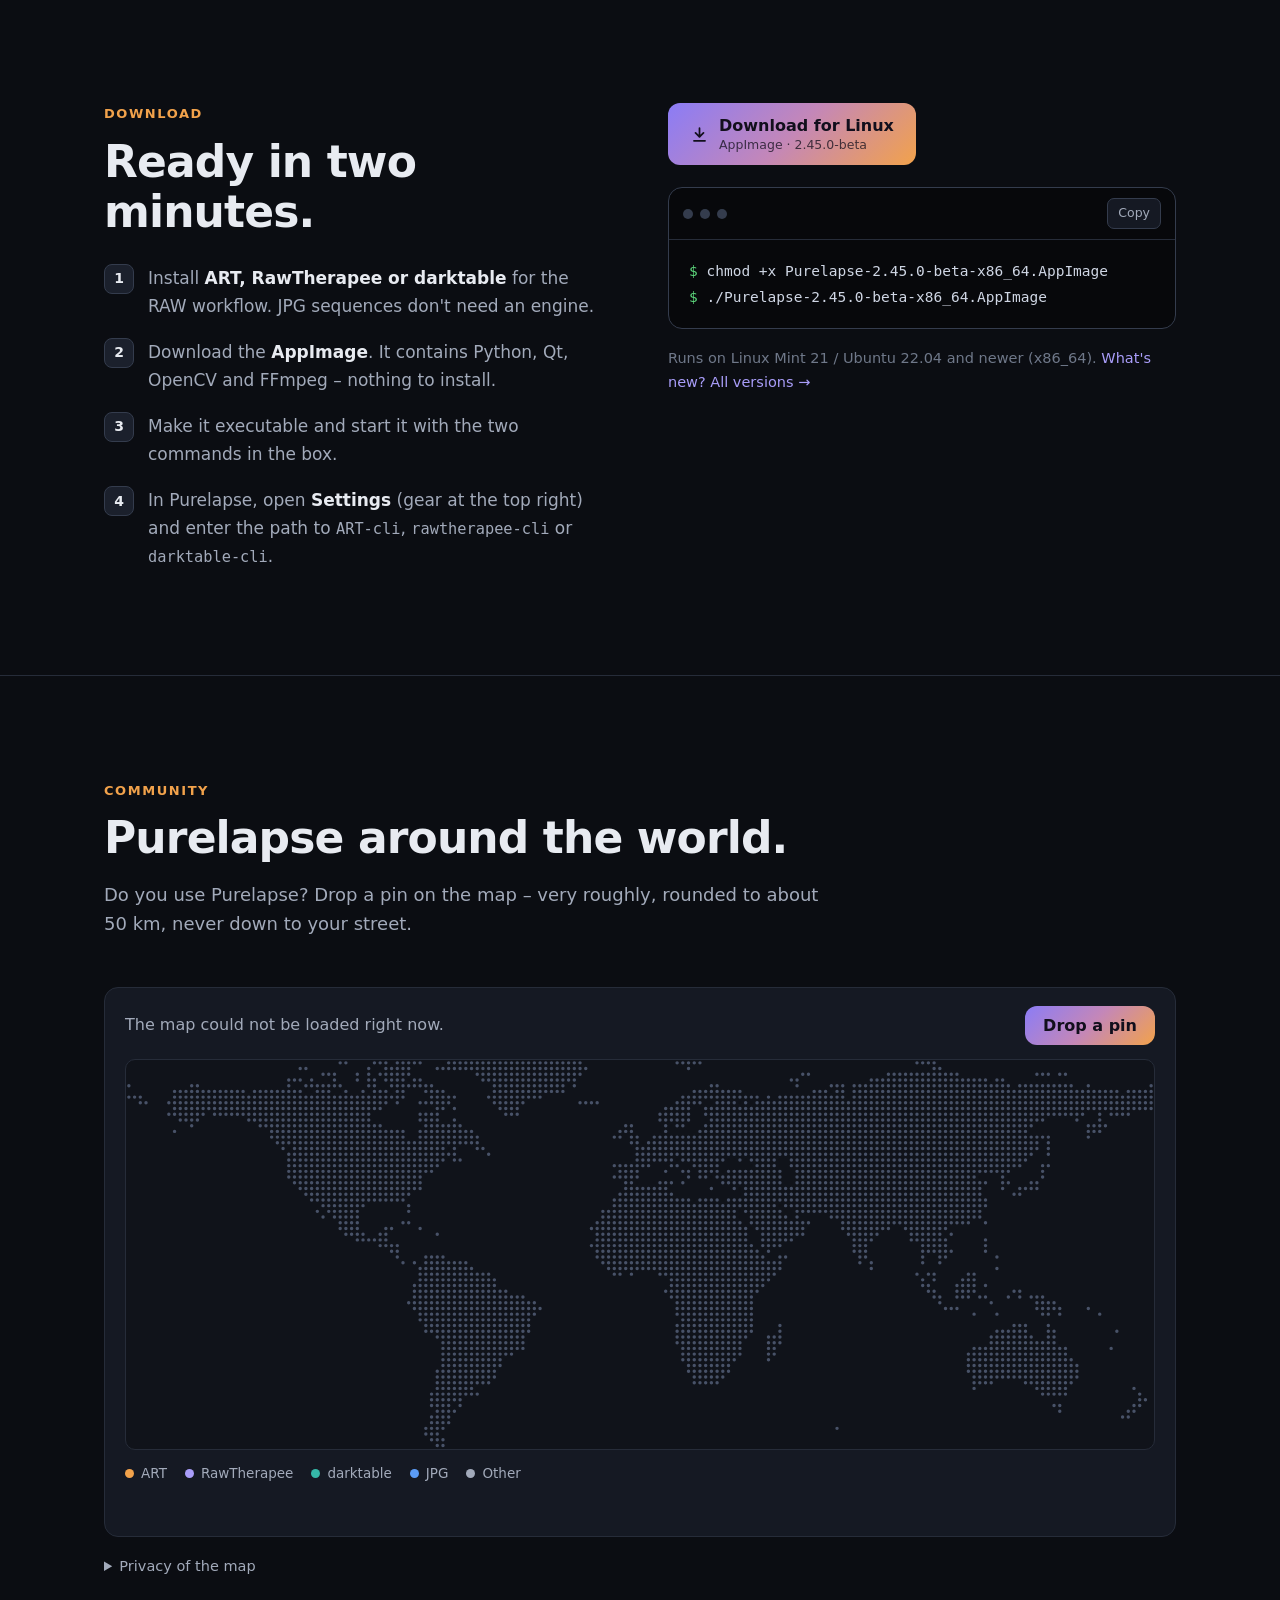
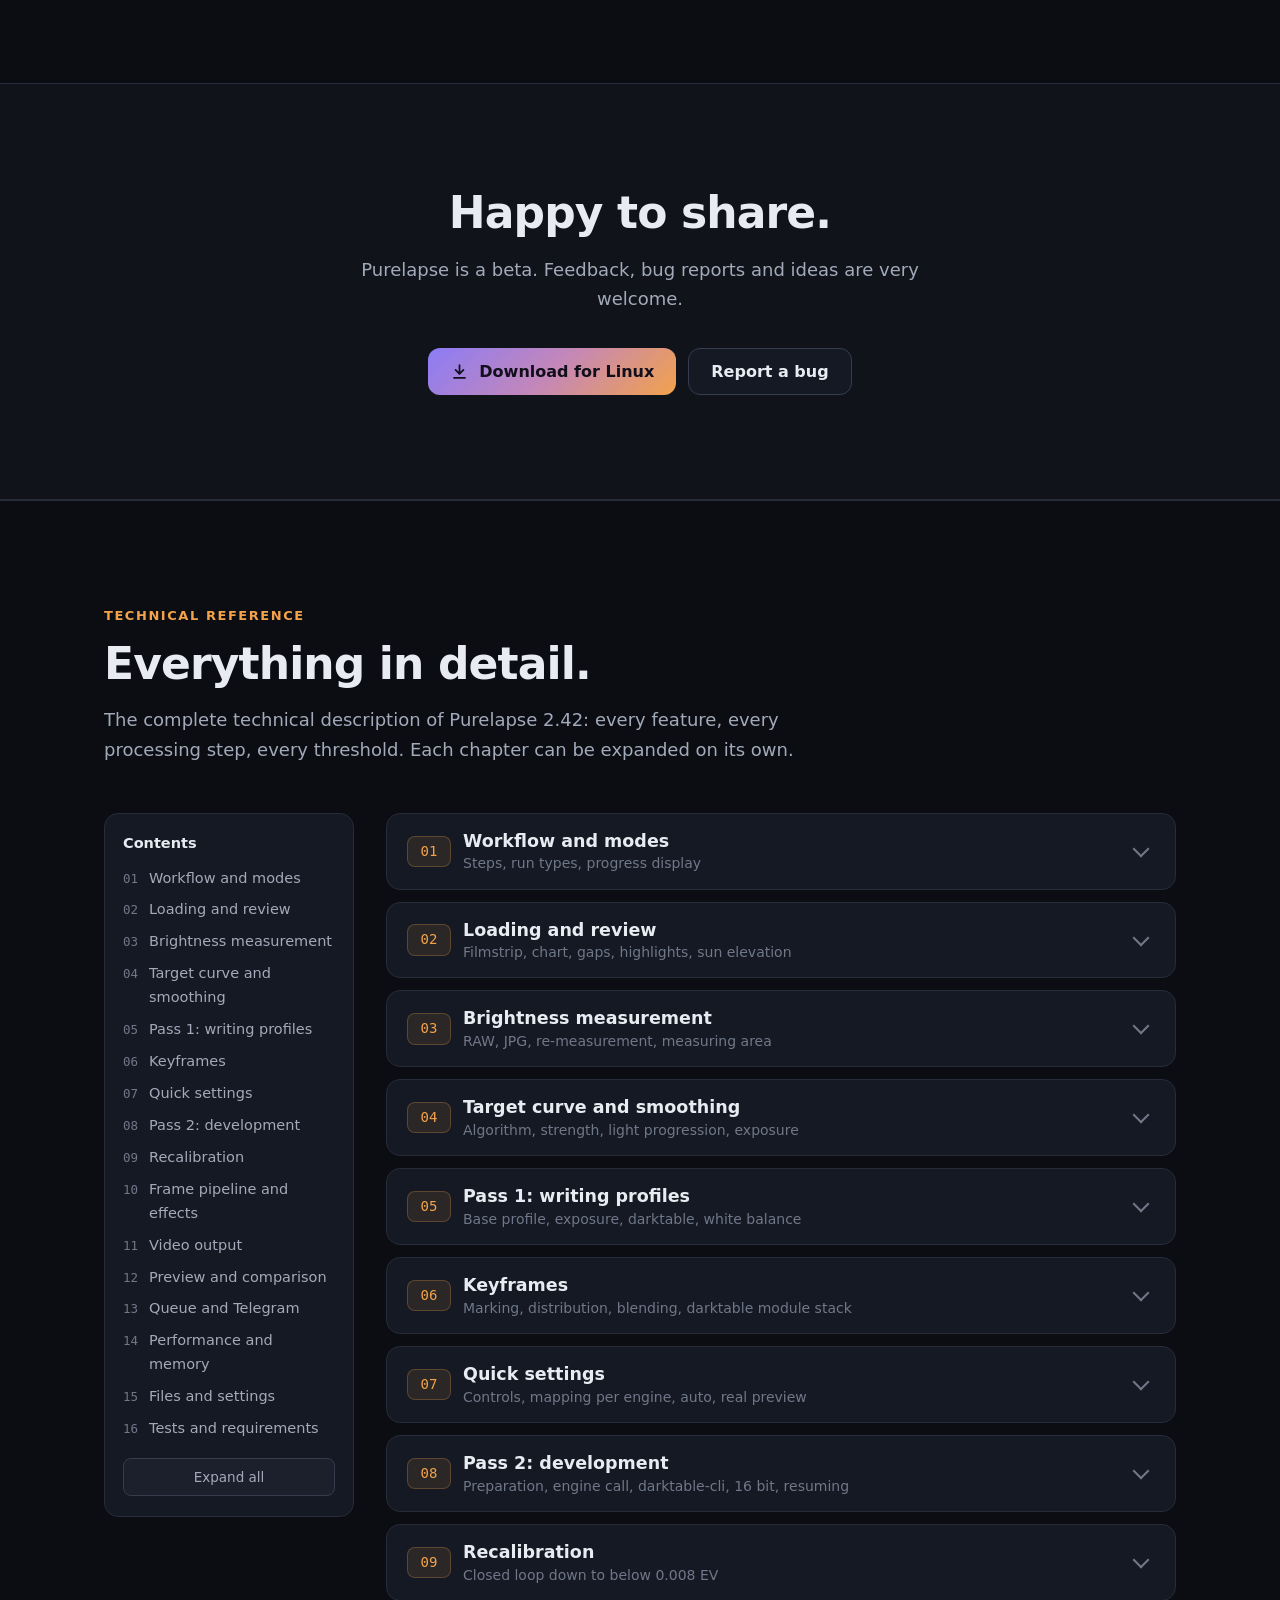
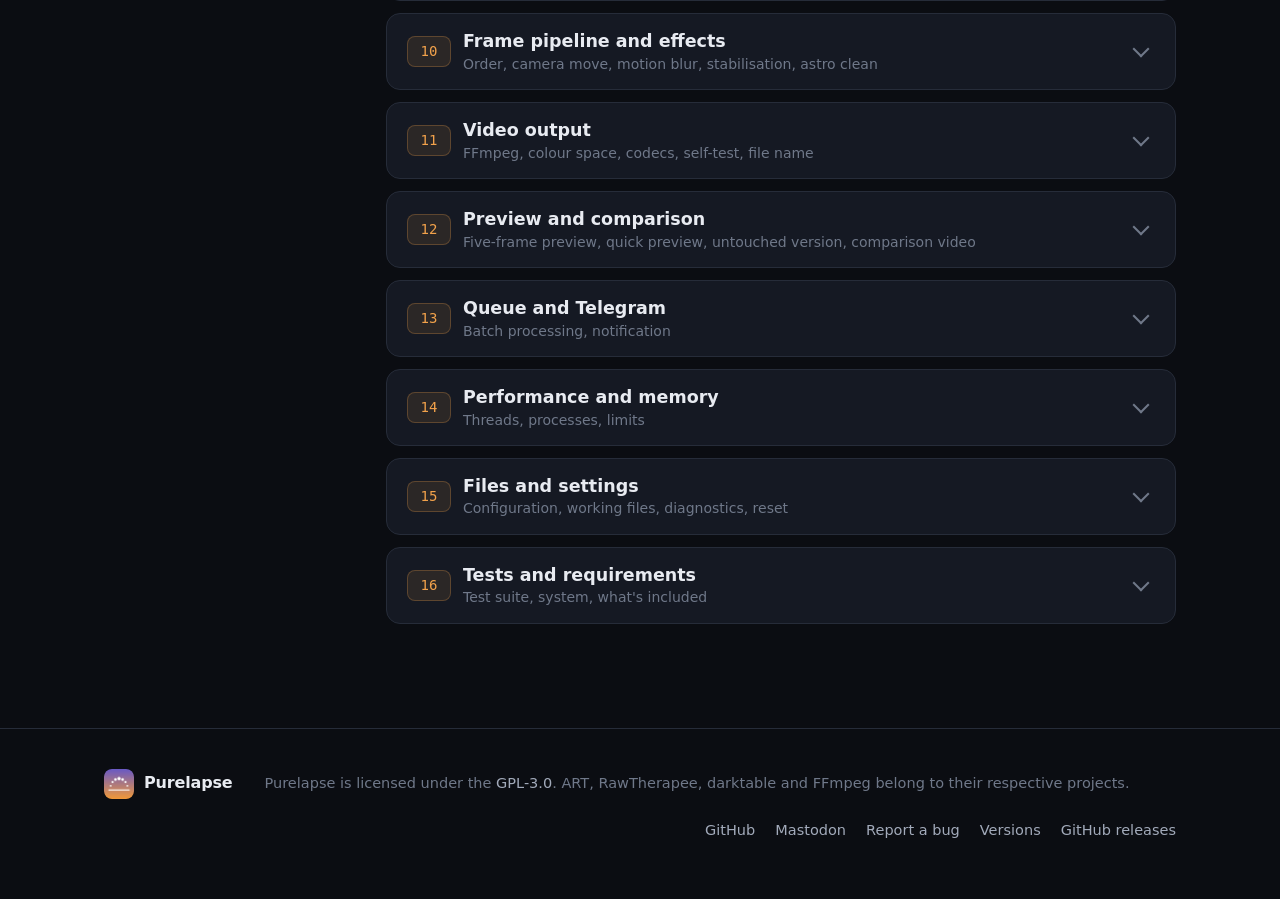
==== commit 445e4a3c: "Purelapse 2.45.0-beta: gefaellige Automatik mit Lichtern, Tiefen und Dynamik, Entflackern abschaltba" ====
--- a/docs/index.html
+++ b/docs/index.html
@@ -66,11 +66,11 @@
 <main id="main">
   <section class="hero">
     <div class="wrap">
-      <a class="pill" href="versionen.html#v2-44-1"><b>Neu in 2.44</b><span>Ruhigeres Design · alle Bilder schon in der Ordnerwahl</span><span aria-hidden="true">→</span></a>
+      <a class="pill" href="versionen.html#v2-45-0"><b>Neu in 2.45</b><span>Gefällige Automatik · Nacht entfernen · Entflackern abschaltbar</span><span aria-hidden="true">→</span></a>
       <h1>Zeitraffer<br><span class="grad-text">ohne Flackern.</span></h1>
       <p class="lead">Purelapse glättet die Helligkeit deiner RAW- oder JPG-Serien, steuert ART, RawTherapee oder darktable und rendert ein sauberes Video – vom Sonnenuntergang bis zum Holy Grail.</p>
       <div class="cta">
-        <a class="btn btn-primary" href="https://github.com/purelapse/purelapse/releases/download/v2.44.1-beta/Purelapse-2.44.1-beta-x86_64.AppImage"><svg viewBox="0 0 24 24" fill="none" stroke="currentColor" stroke-width="2.2" stroke-linecap="round" stroke-linejoin="round" aria-hidden="true"><path d="M12 4v11M7 10l5 5 5-5M5 20h14"/></svg><span>Download für Linux<small>AppImage · 2.44.1-beta</small></span></a>
+        <a class="btn btn-primary" href="https://github.com/purelapse/purelapse/releases/download/v2.45.0-beta/Purelapse-2.45.0-beta-x86_64.AppImage"><svg viewBox="0 0 24 24" fill="none" stroke="currentColor" stroke-width="2.2" stroke-linecap="round" stroke-linejoin="round" aria-hidden="true"><path d="M12 4v11M7 10l5 5 5-5M5 20h14"/></svg><span>Download für Linux<small>AppImage · 2.45.0-beta</small></span></a>
         <a class="btn" href="https://github.com/purelapse/purelapse"><svg viewBox="0 0 24 24" fill="currentColor" aria-hidden="true"><path d="M12 2a10 10 0 0 0-3.2 19.5c.5.1.7-.2.7-.5v-1.7c-2.8.6-3.4-1.3-3.4-1.3-.4-1.2-1.1-1.5-1.1-1.5-.9-.6.1-.6.1-.6 1 .1 1.5 1 1.5 1 .9 1.5 2.3 1.1 2.9.8.1-.6.3-1.1.6-1.3-2.2-.3-4.6-1.1-4.6-5 0-1.1.4-2 1-2.7-.1-.3-.4-1.3.1-2.7 0 0 .8-.3 2.8 1a9.6 9.6 0 0 1 5 0c1.9-1.3 2.8-1 2.8-1 .5 1.4.2 2.4.1 2.7.6.7 1 1.6 1 2.7 0 3.9-2.4 4.7-4.6 5 .4.3.7.9.7 1.9V21c0 .3.2.6.7.5A10 10 0 0 0 12 2z"/></svg><span>Quelltext auf GitHub</span></a>
       </div>
       <p class="meta"><span>Kostenlos</span><span>GPL-3.0</span><span>Deutsch &amp; Englisch</span></p>
@@ -119,7 +119,7 @@
         <h2>Alles in einem Programm.</h2>
         <p>Von der ersten Messung bis zur fertigen Videodatei – ohne zwischen einem halben Dutzend Werkzeugen zu wechseln.</p>
       </div>
-      <div class="grid"><div class="card"><div class="ic"><svg viewBox="0 0 24 24" fill="none" stroke="currentColor" stroke-width="1.8" stroke-linecap="round" stroke-linejoin="round" aria-hidden="true"><path d="M3 12c2-6 4-6 6 0s4 6 6 0 4-6 6 0"/></svg></div><h3>Deflicker in linearem Licht</h3><p>16-Bit-Messung, die auch in dunklen Nachtaufnahmen verlässlich bleibt. Sonne und ausgebrannte Lampen klammert sie selbst aus, für Sonderfälle gibt es einen Messbereich.</p></div><div class="card"><div class="ic"><svg viewBox="0 0 24 24" fill="none" stroke="currentColor" stroke-width="1.8" stroke-linecap="round" stroke-linejoin="round" aria-hidden="true"><circle cx="8" cy="15" r="4"/><path d="m11 12 9-9M17 6l3 3M14.5 8.5l2 2"/></svg></div><h3>Keyframes</h3><p>Stützstellen setzen, Purelapse überträgt die Einstellungen weich auf alle Bilder dazwischen – bei darktable über 60 Module von Weißabgleich bis Filmic.</p></div><div class="card"><div class="ic"><svg viewBox="0 0 24 24" fill="none" stroke="currentColor" stroke-width="1.8" stroke-linecap="round" stroke-linejoin="round" aria-hidden="true"><path d="M4 6h10M18 6h2M4 12h4M12 12h8M4 18h12M20 18h0"/><circle cx="16" cy="6" r="2"/><circle cx="10" cy="12" r="2"/><circle cx="18" cy="18" r="2"/></svg></div><h3>Schnelleinstellungen</h3><p>Farbtemperatur, Grünabgleich, Helligkeit, Kontrast, Sättigung, Schärfe und Entrauschen – mit echter Vorschau aus der Engine.</p></div><div class="card"><div class="ic"><svg viewBox="0 0 24 24" fill="none" stroke="currentColor" stroke-width="1.8" stroke-linecap="round" stroke-linejoin="round" aria-hidden="true"><path d="M4 12h3M9 12h3M14 12h6M4 7h8M14 7h2M4 17h5M11 17h9"/></svg></div><h3>Motion Blur</h3><p>Mittelt 3 bis 25 Bilder zu einem Videobild – für weich ziehende Wolken, Wasser und Sterne.</p></div><div class="card"><div class="ic"><svg viewBox="0 0 24 24" fill="none" stroke="currentColor" stroke-width="1.8" stroke-linecap="round" stroke-linejoin="round" aria-hidden="true"><rect x="3" y="4" width="18" height="16" rx="2"/><path d="M7 4v16M17 4v16M3 9h4M3 15h4M17 9h4M17 15h4"/></svg></div><h3>Kamerafahrt &amp; Effekte</h3><p>Weiche 16:9-Fahrt von A nach B, auf Bruchteile von Bildpunkten genau, mit sanftem Anfahren und Abbremsen. Dazu Stabilisierung, Entrauschen, Hotpixel, Astro-Clean, Telemetrie-Overlay, Ein- und Ausblenden.</p></div><div class="card"><div class="ic"><svg viewBox="0 0 24 24" fill="none" stroke="currentColor" stroke-width="1.8" stroke-linecap="round" stroke-linejoin="round" aria-hidden="true"><path d="M2 12s3.5-7 10-7 10 7 10 7-3.5 7-10 7S2 12 2 12z"/><circle cx="12" cy="12" r="3"/></svg></div><h3>Vorschau &amp; Vergleich</h3><p>Schnellvorschau in Minuten aus den Kamerabildern, Vorschau von fünf Bildern, Rohfassung und Vergleichsvideo.</p></div><div class="card"><div class="ic"><svg viewBox="0 0 24 24" fill="none" stroke="currentColor" stroke-width="1.8" stroke-linecap="round" stroke-linejoin="round" aria-hidden="true"><path d="M12 3 2 20h20L12 3z"/><path d="M12 10v4M12 17h0"/></svg></div><h3>Warnungen</h3><p>Erkennt fehlende Aufnahmen, ausgebrannte und rosa verfärbte Lichter und einen schwankenden Weißabgleich.</p></div><div class="card"><div class="ic"><svg viewBox="0 0 24 24" fill="none" stroke="currentColor" stroke-width="1.8" stroke-linecap="round" stroke-linejoin="round" aria-hidden="true"><path d="m12 3 9 5-9 5-9-5 9-5z"/><path d="m3 13 9 5 9-5"/></svg></div><h3>Warteschlange</h3><p>Mehrere Ordner mit eigenen Einstellungen einreihen und über Nacht abarbeiten lassen.</p></div><div class="card"><div class="ic"><svg viewBox="0 0 24 24" fill="none" stroke="currentColor" stroke-width="1.8" stroke-linecap="round" stroke-linejoin="round" aria-hidden="true"><path d="M6 16V11a6 6 0 1 1 12 0v5l2 2H4l2-2zM10 20a2 2 0 0 0 4 0"/></svg></div><h3>Telegram</h3><p>Eine Nachricht aufs Handy, wenn der Lauf fertig ist – oder wenn etwas schiefgeht.</p></div><div class="card"><div class="ic"><svg viewBox="0 0 24 24" fill="none" stroke="currentColor" stroke-width="1.8" stroke-linecap="round" stroke-linejoin="round" aria-hidden="true"><circle cx="12" cy="12" r="9"/><path d="M12 3v18M12 8h9M12 13h8.6M12 18h6"/></svg></div><h3>Saubere Farben</h3><p>Videofarben nach HD-Norm BT.709, HEVC 10 Bit gegen Stufen im Himmel und auf Wunsch 16-Bit-Zwischenbilder von der Engine bis zum Video.</p></div><div class="card"><div class="ic"><svg viewBox="0 0 24 24" fill="none" stroke="currentColor" stroke-width="1.8" stroke-linecap="round" stroke-linejoin="round" aria-hidden="true"><path d="M13 2 4 14h7l-1 8 9-12h-7l1-8z"/></svg></div><h3>Schnell ohne Abstriche</h3><p>Mehrere Bilder gleichzeitig messen und entwickeln, auch mit darktable. Ein abgebrochener Lauf macht dort weiter, wo er aufgehört hat.</p></div><div class="card"><div class="ic"><svg viewBox="0 0 24 24" fill="none" stroke="currentColor" stroke-width="1.8" stroke-linecap="round" stroke-linejoin="round" aria-hidden="true"><path d="M12 3 4 6v6c0 5 3.5 8 8 9 4.5-1 8-4 8-9V6l-8-3z"/><path d="m9 12 2 2 4-4"/></svg></div><h3>Aufgeräumt</h3><p>Nur eine Konfigurationsdatei. Profile und Messwerte werden so geschrieben, dass ein Absturz keine halben Dateien hinterlässt.</p></div></div>
+      <div class="grid"><div class="card"><div class="ic"><svg viewBox="0 0 24 24" fill="none" stroke="currentColor" stroke-width="1.8" stroke-linecap="round" stroke-linejoin="round" aria-hidden="true"><path d="M3 12c2-6 4-6 6 0s4 6 6 0 4-6 6 0"/></svg></div><h3>Deflicker in linearem Licht</h3><p>16-Bit-Messung, die auch in dunklen Nachtaufnahmen verlässlich bleibt. Sonne und ausgebrannte Lampen klammert sie selbst aus, für Sonderfälle gibt es einen Messbereich.</p></div><div class="card"><div class="ic"><svg viewBox="0 0 24 24" fill="none" stroke="currentColor" stroke-width="1.8" stroke-linecap="round" stroke-linejoin="round" aria-hidden="true"><circle cx="8" cy="15" r="4"/><path d="m11 12 9-9M17 6l3 3M14.5 8.5l2 2"/></svg></div><h3>Keyframes</h3><p>Stützstellen setzen, Purelapse überträgt die Einstellungen weich auf alle Bilder dazwischen – bei darktable über 60 Module von Weißabgleich bis Filmic.</p></div><div class="card"><div class="ic"><svg viewBox="0 0 24 24" fill="none" stroke="currentColor" stroke-width="1.8" stroke-linecap="round" stroke-linejoin="round" aria-hidden="true"><path d="M4 6h10M18 6h2M4 12h4M12 12h8M4 18h12M20 18h0"/><circle cx="16" cy="6" r="2"/><circle cx="10" cy="12" r="2"/><circle cx="18" cy="18" r="2"/></svg></div><h3>Schnelleinstellungen</h3><p>Farbtemperatur, Grünabgleich, Helligkeit, Kontrast, Lichter, Tiefen, Dynamik, Sättigung, Schärfe und Entrauschen – mit echter Vorschau aus der Engine und einer Automatik, die das Bild mit einem Klick gefällig macht.</p></div><div class="card"><div class="ic"><svg viewBox="0 0 24 24" fill="none" stroke="currentColor" stroke-width="1.8" stroke-linecap="round" stroke-linejoin="round" aria-hidden="true"><path d="M4 12h3M9 12h3M14 12h6M4 7h8M14 7h2M4 17h5M11 17h9"/></svg></div><h3>Motion Blur</h3><p>Mittelt 3 bis 25 Bilder zu einem Videobild – für weich ziehende Wolken, Wasser und Sterne.</p></div><div class="card"><div class="ic"><svg viewBox="0 0 24 24" fill="none" stroke="currentColor" stroke-width="1.8" stroke-linecap="round" stroke-linejoin="round" aria-hidden="true"><rect x="3" y="4" width="18" height="16" rx="2"/><path d="M7 4v16M17 4v16M3 9h4M3 15h4M17 9h4M17 15h4"/></svg></div><h3>Kamerafahrt &amp; Effekte</h3><p>Weiche 16:9-Fahrt von A nach B, auf Bruchteile von Bildpunkten genau, mit sanftem Anfahren und Abbremsen. Dazu Stabilisierung, Entrauschen, Hotpixel, Astro-Clean, Telemetrie-Overlay, Ein- und Ausblenden.</p></div><div class="card"><div class="ic"><svg viewBox="0 0 24 24" fill="none" stroke="currentColor" stroke-width="1.8" stroke-linecap="round" stroke-linejoin="round" aria-hidden="true"><path d="M2 12s3.5-7 10-7 10 7 10 7-3.5 7-10 7S2 12 2 12z"/><circle cx="12" cy="12" r="3"/></svg></div><h3>Vorschau &amp; Vergleich</h3><p>Schnellvorschau in Minuten aus den Kamerabildern, Vorschau von fünf Bildern, Rohfassung und Vergleichsvideo.</p></div><div class="card"><div class="ic"><svg viewBox="0 0 24 24" fill="none" stroke="currentColor" stroke-width="1.8" stroke-linecap="round" stroke-linejoin="round" aria-hidden="true"><path d="M12 3 2 20h20L12 3z"/><path d="M12 10v4M12 17h0"/></svg></div><h3>Warnungen</h3><p>Erkennt fehlende Aufnahmen, ausgebrannte und rosa verfärbte Lichter und einen schwankenden Weißabgleich.</p></div><div class="card"><div class="ic"><svg viewBox="0 0 24 24" fill="none" stroke="currentColor" stroke-width="1.8" stroke-linecap="round" stroke-linejoin="round" aria-hidden="true"><path d="m12 3 9 5-9 5-9-5 9-5z"/><path d="m3 13 9 5 9-5"/></svg></div><h3>Warteschlange</h3><p>Mehrere Ordner mit eigenen Einstellungen einreihen und über Nacht abarbeiten lassen.</p></div><div class="card"><div class="ic"><svg viewBox="0 0 24 24" fill="none" stroke="currentColor" stroke-width="1.8" stroke-linecap="round" stroke-linejoin="round" aria-hidden="true"><path d="M6 16V11a6 6 0 1 1 12 0v5l2 2H4l2-2zM10 20a2 2 0 0 0 4 0"/></svg></div><h3>Telegram</h3><p>Eine Nachricht aufs Handy, wenn der Lauf fertig ist – oder wenn etwas schiefgeht.</p></div><div class="card"><div class="ic"><svg viewBox="0 0 24 24" fill="none" stroke="currentColor" stroke-width="1.8" stroke-linecap="round" stroke-linejoin="round" aria-hidden="true"><circle cx="12" cy="12" r="9"/><path d="M12 3v18M12 8h9M12 13h8.6M12 18h6"/></svg></div><h3>Saubere Farben</h3><p>Videofarben nach HD-Norm BT.709, HEVC 10 Bit gegen Stufen im Himmel und auf Wunsch 16-Bit-Zwischenbilder von der Engine bis zum Video.</p></div><div class="card"><div class="ic"><svg viewBox="0 0 24 24" fill="none" stroke="currentColor" stroke-width="1.8" stroke-linecap="round" stroke-linejoin="round" aria-hidden="true"><path d="M13 2 4 14h7l-1 8 9-12h-7l1-8z"/></svg></div><h3>Schnell ohne Abstriche</h3><p>Mehrere Bilder gleichzeitig messen und entwickeln, auch mit darktable. Ein abgebrochener Lauf macht dort weiter, wo er aufgehört hat.</p></div><div class="card"><div class="ic"><svg viewBox="0 0 24 24" fill="none" stroke="currentColor" stroke-width="1.8" stroke-linecap="round" stroke-linejoin="round" aria-hidden="true"><path d="M12 3 4 6v6c0 5 3.5 8 8 9 4.5-1 8-4 8-9V6l-8-3z"/><path d="m9 12 2 2 4-4"/></svg></div><h3>Aufgeräumt</h3><p>Nur eine Konfigurationsdatei. Profile und Messwerte werden so geschrieben, dass ein Absturz keine halben Dateien hinterlässt.</p></div></div>
     </div>
   </section>
 
@@ -131,7 +131,7 @@
           <h2>Vom Tag in die Nacht.</h2>
           <p>Bei Holy-Grail-Aufnahmen ändert die Kamera während der Serie Belichtungszeit, Blende oder ISO. Purelapse ist genau dafür gebaut.</p>
         </div>
-        <ul class="ticks"><li><span><b>Belichtungssprünge ausgleichen.</b> Jede Stufe durch geänderte Kameraeinstellungen erscheint in der Messung als Helligkeitssprung und wird geglättet.</span></li><li><span><b>Wechselndes Intervall.</b> Wächst das Intervall mit der Belichtungszeit, gilt das als normal – gemeldet werden nur echte Lücken.</span></li><li><span><b>Lichtverlauf wählen.</b> Gleichbleibend, Sonnenaufgang oder Sonnenuntergang: Auf Wunsch wird der Verlauf nur heller oder nur dunkler.</span></li><li><span><b>Sonnenstand im Diagramm.</b> Mit GPS aus dem Bild zeigt Purelapse die Grenzen der bürgerlichen, nautischen und astronomischen Dämmerung.</span></li></ul>
+        <ul class="ticks"><li><span><b>Belichtungssprünge ausgleichen.</b> Jede Stufe durch geänderte Kameraeinstellungen erscheint in der Messung als Helligkeitssprung und wird geglättet.</span></li><li><span><b>Wechselndes Intervall.</b> Wächst das Intervall mit der Belichtungszeit, gilt das als normal – gemeldet werden nur echte Lücken.</span></li><li><span><b>Lichtverlauf wählen.</b> Gleichbleibend, Sonnenaufgang oder Sonnenuntergang: Auf Wunsch wird der Verlauf nur heller oder nur dunkler.</span></li><li><span><b>Sonnenstand im Diagramm.</b> Mit GPS aus dem Bild zeigt Purelapse die Grenzen der bürgerlichen, nautischen und astronomischen Dämmerung.</span></li><li><span><b>Nacht entfernen.</b> Bei 24-Stunden-Zeitraffern fällt die Nacht auf Wunsch aus dem Video. Gemessen wird die Helligkeit der Szene samt Belichtung, die Grenze lässt sich im Diagramm verschieben.</span></li></ul>
       </div>
       <div class="curve">
         <svg viewBox="0 0 600 200" role="img" aria-label="Schematisches Diagramm: gemessene Helligkeit mit Sprüngen und die geglättete Zielkurve">
@@ -167,7 +167,7 @@
         <p>Purelapse schreibt die Belichtungskorrektur in die Profile und verteilt deine Keyframe-Bearbeitung auf die Bilder dazwischen. Alles andere, was du in der Engine eingestellt hast, bleibt erhalten.</p>
       </div>
       <div class="engines"><div class="engine"><h3>ART</h3><ul><li>Deflicker und Nachkalibrierung</li><li>Keyframes</li><li>Schnelleinstellungen</li><li>Echte Vorschau</li><li>Hotpixel-Korrektur</li><li>Lichter-Rekonstruktion</li></ul></div><div class="engine"><h3>RawTherapee</h3><ul><li>Deflicker und Nachkalibrierung</li><li>Keyframes</li><li>Schnelleinstellungen</li><li>Echte Vorschau</li><li>Hotpixel-Korrektur</li><li>Lichter-Rekonstruktion</li></ul></div><div class="engine"><h3>darktable</h3><ul><li>Deflicker und Nachkalibrierung</li><li>Keyframes</li><li>Schnelleinstellungen</li><li>Echte Vorschau</li><li>Hotpixel-Korrektur</li><li class="no">Lichter-Rekonstruktion</li></ul></div></div>
-      <p class="note">Bei darktable überträgt Purelapse den kompletten Modulstapel der Keyframes und blendet Zahlenwerte wie Weißabgleich, Schärfe und Farbbalance weich über. Die Schnelleinstellungen umfassen dort Helligkeit, Kontrast, Sättigung und Schärfe. darktable-cli entwickelt mit bis zu vier Prozessen gleichzeitig. Formate: NEF, CR2, CR3, DNG, ARW, RAF, ORF, RW2, PEF, SRW.</p>
+      <p class="note">Bei darktable überträgt Purelapse den kompletten Modulstapel der Keyframes und blendet Zahlenwerte wie Weißabgleich, Schärfe und Farbbalance weich über. Die Schnelleinstellungen umfassen dort alles außer Weißabgleich und Entrauschen. darktable-cli entwickelt mit bis zu vier Prozessen gleichzeitig. Formate: NEF, CR2, CR3, DNG, ARW, RAF, ORF, RW2, PEF, SRW.</p>
     </div>
   </section>
 
@@ -182,12 +182,12 @@
       </div>
       <div>
         <div class="cta" style="justify-content:flex-start;margin-top:0;margin-bottom:22px">
-          <a class="btn btn-primary" href="https://github.com/purelapse/purelapse/releases/download/v2.44.1-beta/Purelapse-2.44.1-beta-x86_64.AppImage"><svg viewBox="0 0 24 24" fill="none" stroke="currentColor" stroke-width="2.2" stroke-linecap="round" stroke-linejoin="round" aria-hidden="true"><path d="M12 4v11M7 10l5 5 5-5M5 20h14"/></svg><span>Download für Linux<small>AppImage · 2.44.1-beta</small></span></a>
+          <a class="btn btn-primary" href="https://github.com/purelapse/purelapse/releases/download/v2.45.0-beta/Purelapse-2.45.0-beta-x86_64.AppImage"><svg viewBox="0 0 24 24" fill="none" stroke="currentColor" stroke-width="2.2" stroke-linecap="round" stroke-linejoin="round" aria-hidden="true"><path d="M12 4v11M7 10l5 5 5-5M5 20h14"/></svg><span>Download für Linux<small>AppImage · 2.45.0-beta</small></span></a>
         </div>
         <div class="term">
-          <div class="term-bar"><i></i><i></i><i></i><button type="button" id="copy" data-text="chmod +x Purelapse-2.44.1-beta-x86_64.AppImage\n./Purelapse-2.44.1-beta-x86_64.AppImage" data-done="Kopiert">Kopieren</button></div>
-          <pre><span class="p">$</span> chmod +x Purelapse-2.44.1-beta-x86_64.AppImage
-<span class="p">$</span> ./Purelapse-2.44.1-beta-x86_64.AppImage</pre>
+          <div class="term-bar"><i></i><i></i><i></i><button type="button" id="copy" data-text="chmod +x Purelapse-2.45.0-beta-x86_64.AppImage\n./Purelapse-2.45.0-beta-x86_64.AppImage" data-done="Kopiert">Kopieren</button></div>
+          <pre><span class="p">$</span> chmod +x Purelapse-2.45.0-beta-x86_64.AppImage
+<span class="p">$</span> ./Purelapse-2.45.0-beta-x86_64.AppImage</pre>
         </div>
         <p class="req">Läuft auf Linux Mint 21 / Ubuntu 22.04 und neuer (x86_64). <a href="versionen.html">Was ist neu? Alle Versionen →</a></p>
       </div>
@@ -230,7 +230,7 @@
       <h2>Gern geteilt.</h2>
       <p>Purelapse ist eine Beta. Rückmeldungen, Fehlerberichte und Ideen sind sehr willkommen.</p>
       <div class="cta">
-        <a class="btn btn-primary" href="https://github.com/purelapse/purelapse/releases/download/v2.44.1-beta/Purelapse-2.44.1-beta-x86_64.AppImage"><svg viewBox="0 0 24 24" fill="none" stroke="currentColor" stroke-width="2.2" stroke-linecap="round" stroke-linejoin="round" aria-hidden="true"><path d="M12 4v11M7 10l5 5 5-5M5 20h14"/></svg><span>Download für Linux</span></a>
+        <a class="btn btn-primary" href="https://github.com/purelapse/purelapse/releases/download/v2.45.0-beta/Purelapse-2.45.0-beta-x86_64.AppImage"><svg viewBox="0 0 24 24" fill="none" stroke="currentColor" stroke-width="2.2" stroke-linecap="round" stroke-linejoin="round" aria-hidden="true"><path d="M12 4v11M7 10l5 5 5-5M5 20h14"/></svg><span>Download für Linux</span></a>
         <a class="btn" href="https://github.com/purelapse/purelapse/issues">Fehler melden</a>
       </div>
     </div>
@@ -466,23 +466,29 @@
                   <tr><td>Grünabgleich</td><td class="nw">0,6–1,8</td><td colspan="2"><code>[White Balance] Green</code></td><td>–</td></tr>
                   <tr><td>Helligkeit</td><td class="nw">−100…100</td><td><code>[Luminance Curve] Brightness</code></td><td><code>[Exposure] Brightness</code></td><td>Farbbalance RGB, Brillanz × 0,01</td></tr>
                   <tr><td>Kontrast</td><td class="nw">−100…100</td><td><code>[Luminance Curve] Contrast</code></td><td><code>[Exposure] Contrast</code></td><td>Farbbalance RGB, Kontrast × 0,01</td></tr>
+                  <tr><td>Lichter abdunkeln</td><td class="nw">0–100</td><td>Tonwert-Equalizer, <code>Band4</code> × −0,5 und <code>Band3</code> × −0,2</td><td><code>[Shadows &amp; Highlights] Highlights</code> × 0,75</td><td>Schatten und Lichter, Lichter × −0,6</td></tr>
+                  <tr><td>Tiefen aufhellen</td><td class="nw">0–100</td><td>Tonwert-Equalizer, <code>Band1</code> × 0,6, <code>Band0</code> × 0,35, <code>Band2</code> × 0,2</td><td><code>[Shadows &amp; Highlights] Shadows</code> × 0,3</td><td>Schatten und Lichter, Schatten × 0,6</td></tr>
+                  <tr><td>Dynamik</td><td class="nw">−100…100</td><td><code>[Saturation] Vibrance</code></td><td><code>[Vibrance] Pastels</code> und <code>Saturated</code></td><td>Farbbalance RGB, Dynamik × 0,01</td></tr>
                   <tr><td>Sättigung</td><td class="nw">−100…100</td><td><code>[Saturation] Saturation</code></td><td><code>[Exposure] Saturation</code></td><td>Farbbalance RGB, Sättigung × 0,01</td></tr>
                   <tr><td>Schärfe</td><td>1–1000 (darktable 1–800)</td><td colspan="2"><code>[Sharpening] Amount</code></td><td>Schärfen, Stärke ÷ 400 (200 → 0,5)</td></tr>
                   <tr><td>Entrauschen Helligkeit</td><td class="nw">0–100</td><td><code>[Denoise] Luminance</code></td><td><code>[Directional Pyramid Denoising] Luma</code></td><td>–</td></tr>
                   <tr><td>Entrauschen Farbe</td><td class="nw">0–100</td><td><code>[Denoise] Chrominance</code></td><td><code>[Directional Pyramid Denoising] Chroma</code></td><td>–</td></tr>
                 </tbody>
               </table></div>
-              <p class="small">Weißabgleich und Entrauschen fehlen bei darktable bewusst: darktable speichert dort kameraabhängige Werte (Kanalfaktoren, Rauschprofil), die sich ohne die Farbmatrix der Kamera nicht aus Kelvin bzw. einer Stärke berechnen lassen.</p>
+              <p class="small">Weißabgleich und Entrauschen fehlen bei darktable bewusst: darktable speichert dort kameraabhängige Werte (Kanalfaktoren, Rauschprofil), die sich ohne die Farbmatrix der Kamera nicht aus Kelvin bzw. einer Stärke berechnen lassen. Lichter und Tiefen wirken in allen drei Engines lokal; die Faktoren bringen die verschieden kräftigen Werkzeuge auf etwa dieselbe Wirkung je Reglerstellung. Steht im Profil der Weißabgleich der Kamera, ist die Farbtemperatur nicht angehakt, und ihr Ausgangswert wird aus Kanalfaktoren und Farbmatrix des RAWs berechnet.</p>
               <h4>Automatisch optimieren</h4>
-              <p>Jeder Vorschlag beruht auf einer Messung, und jede Messung steht mit ihrer Zahl in der Begründung:</p>
+              <p>Ziel ist ein gefälliges, fertiges Bild: erst die Lichter herunterholen und die Tiefen aufhellen, dann dem Mittelton mit etwas Kontrast wieder Biss geben, Farbe über die Dynamik. Gemessen wird am Bild der Engine mit allen Reglern der Automatik auf neutral – samt Belichtung aus dem Deflicker, Tonkurve und Farben; ohne Engine an der Näherung aus dem RAW. Jeder Schritt misst das Bild, wie es nach den vorigen aussieht, und jede Messung steht mit ihrer Zahl in der Begründung:</p>
               <ul>
                 <li><b>Helligkeit:</b> Median des Bildes auf 0,44 in der Anzeige, höchstens ±25; unter 2 Punkten Änderung bleibt sie unverändert.</li>
-                <li><b>Kontrast:</b> nur wenn das Histogramm (2.–98. Perzentil) weniger als 0,88 der Skala nutzt; gestreckt Richtung 0,92, höchstens +28, unter 5 Punkten kein Vorschlag.</li>
-                <li><b>Sättigung:</b> nur bei blassen Bildern (mittlere Buntheit unter 0,28), höchstens +25; gedämpft, wenn zugleich der Kontrast steigt.</li>
+                <li><b>Lichter abdunkeln:</b> nach dem Anteil heller Bildpunkte (ab 0,80), bis 70; mindestens 20, wenn die hellsten Stellen anschlagen, mehr, wenn die Helligkeit steigt.</li>
+                <li><b>Tiefen aufhellen:</b> nach dem Anteil dunkler Bildpunkte (bis 0,18), bis 60. Ist der größte Teil des Bildes dunkel (Nachtszene), höchstens 15 – ein Nachthimmel bleibt dunkel. Ab ISO 1600 gedämpft, ab 3200 halbiert.</li>
+                <li><b>Kontrast:</b> wenn das Histogramm (2.–98. Perzentil) weniger als 0,88 der Skala nutzt, gestreckt Richtung 0,92; sonst so viel, wie Tiefen und Lichter dem Mittelton nehmen (bis 15). Mit Tiefen/Lichtern höchstens 18, in Nachtszenen 10.</li>
+                <li><b>Dynamik:</b> 10 bis 40, je blasser das Bild, desto mehr; gedämpft, wenn der Kontrast steigt. Die Sättigung bleibt dann neutral – nur ohne Dynamik im Profil schlägt die Automatik wie früher eine Sättigung vor.</li>
                 <li><b>Schärfe:</b> 240 bis 380, stufenlos nach der Feinstruktur des Motivs (Abweichung von einer Gauß-Weichzeichnung).</li>
                 <li><b>Entrauschen:</b> nach dem ISO-Wert aus den EXIF-Daten (in einer verkleinerten Vorschau ist das Korn nicht messbar): bis ISO 200 Helligkeit 0 / Farbe 15, gestaffelt bis über ISO 6400 auf 45 / 40.</li>
                 <li><b>Lichter:</b> Sind mehr als 15 % der hellsten Stellen rosa verfärbt, wird die Lichter-Rekonstruktion eingeschaltet.</li>
                 <li><b>Weißabgleich</b> bleibt unverändert – aus einem Bild lässt sich nicht entscheiden, ob die Farbstimmung gewollt ist.</li>
+                <li>Regler, die die Automatik beurteilt, aber nicht verstellt, setzt sie auf neutral. Zweimal optimieren ergibt dasselbe.</li>
               </ul>
               <h4>Lichter rekonstruieren</h4>
               <div class="tbl"><table>
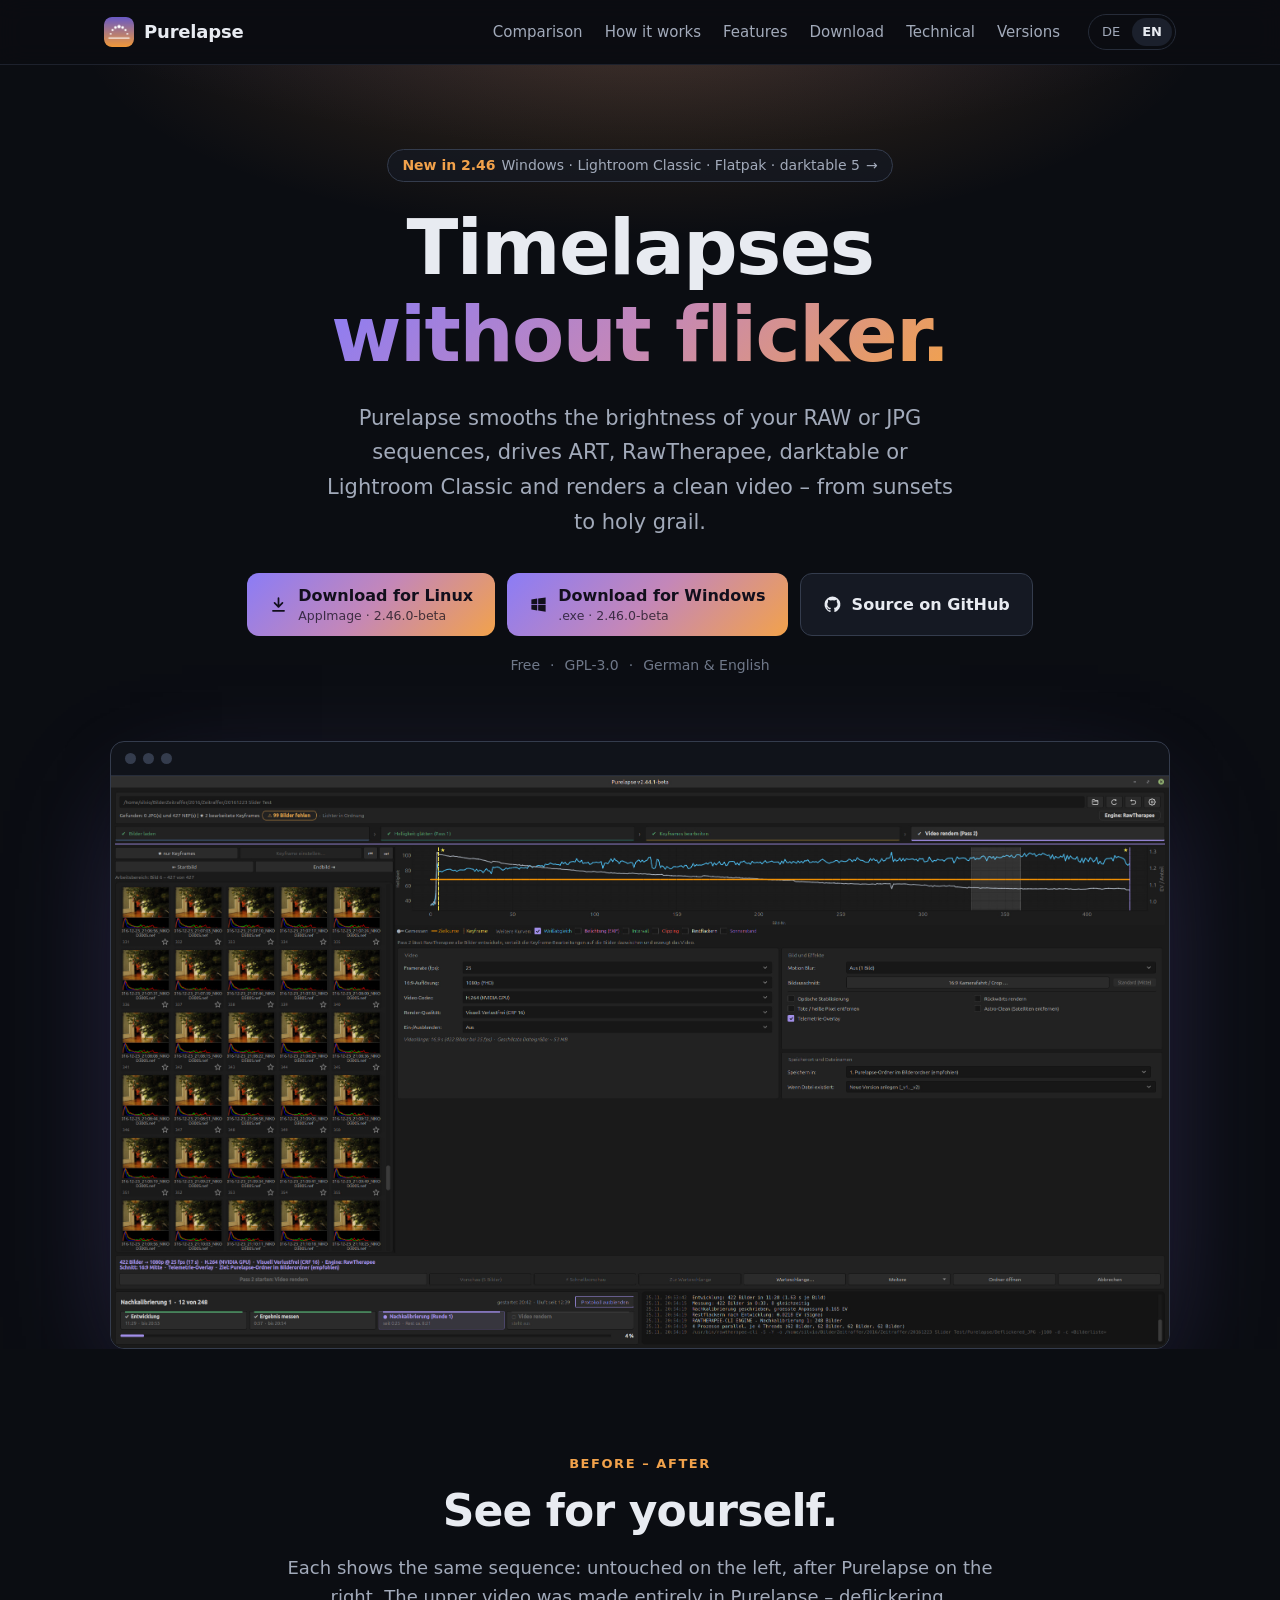
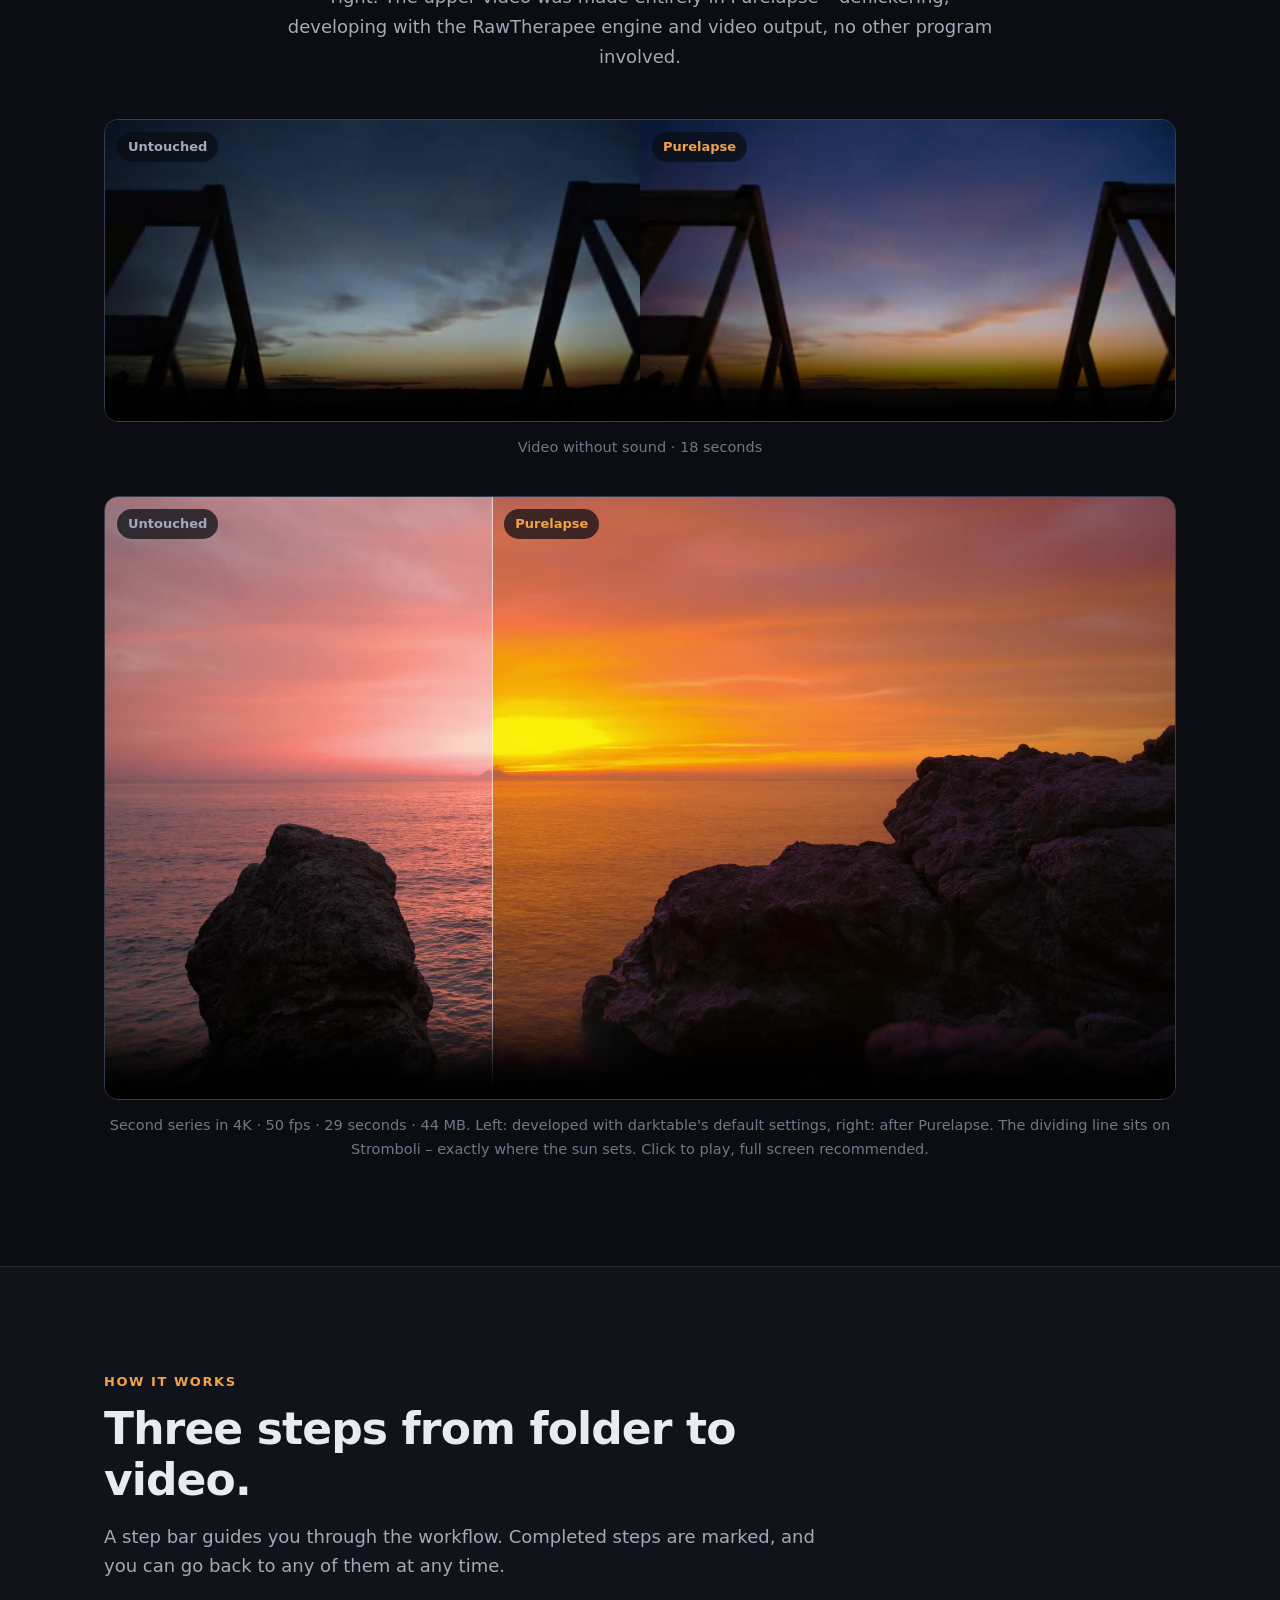
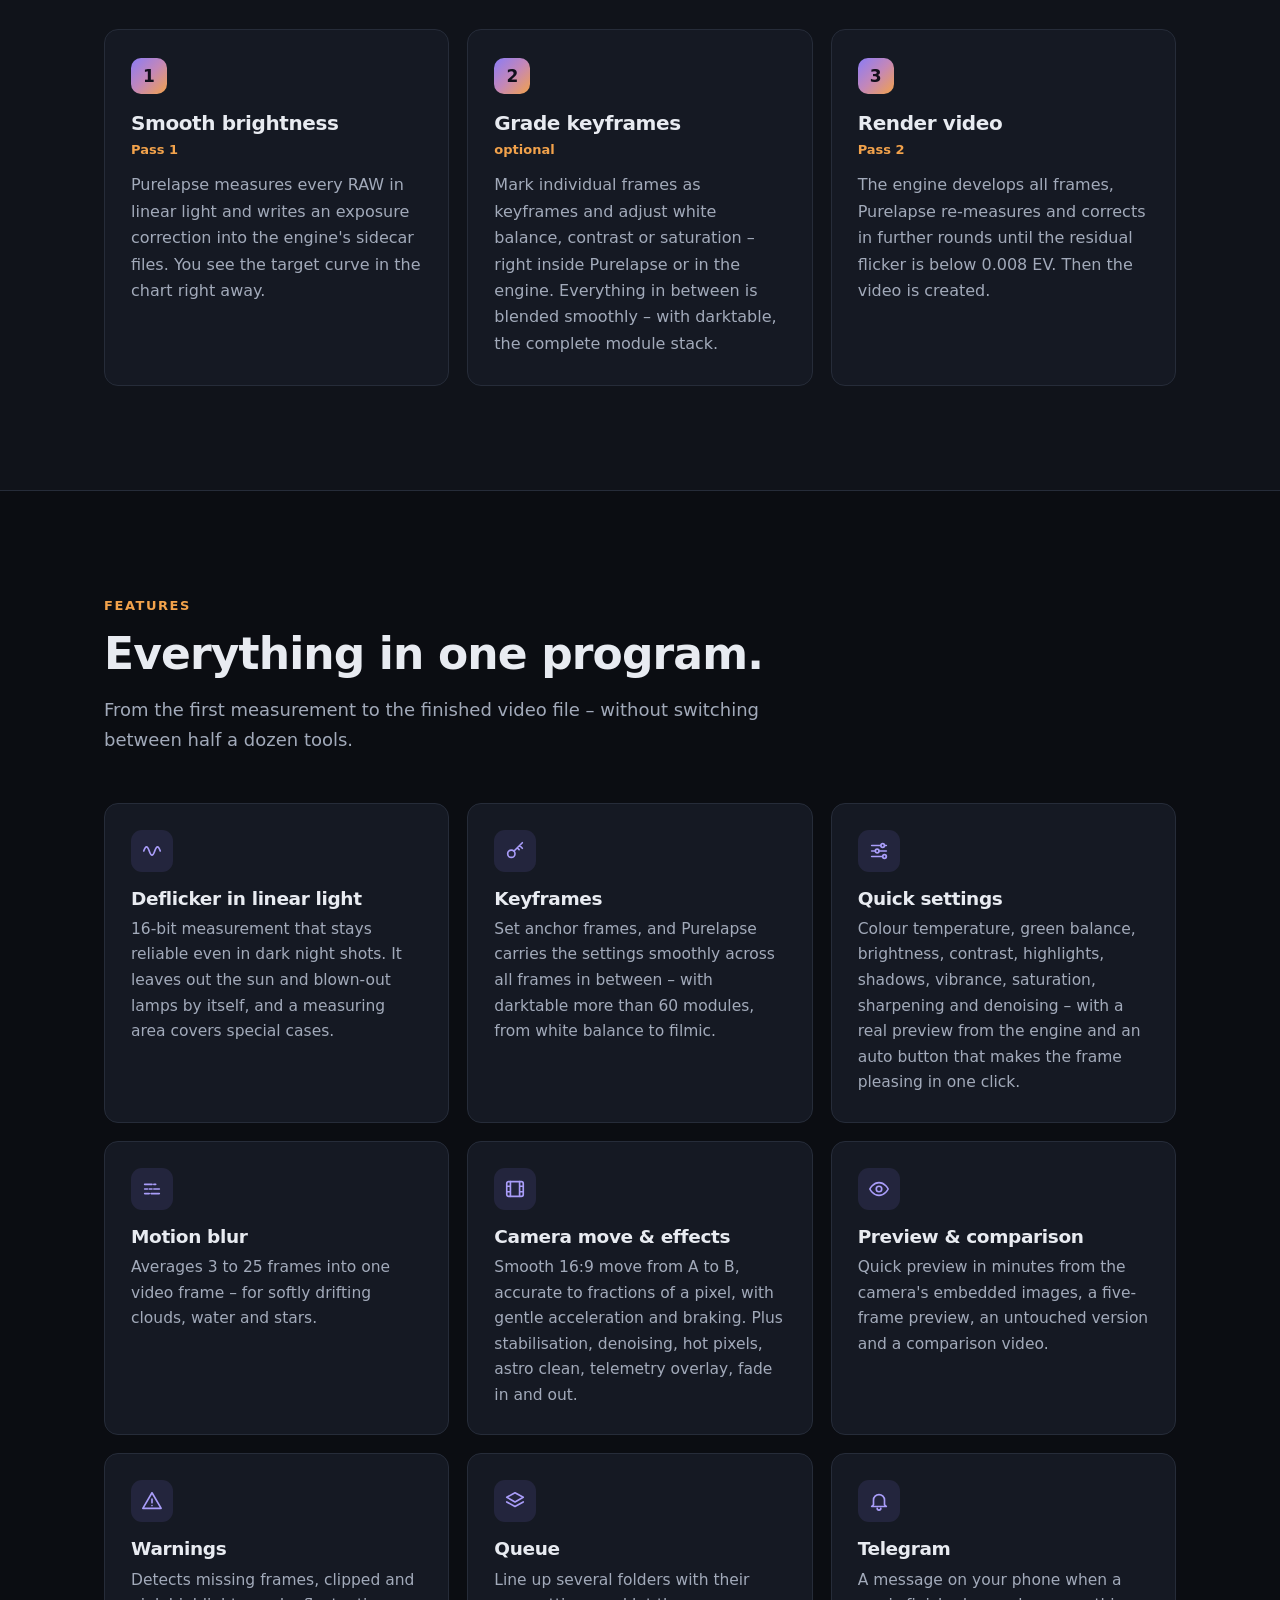
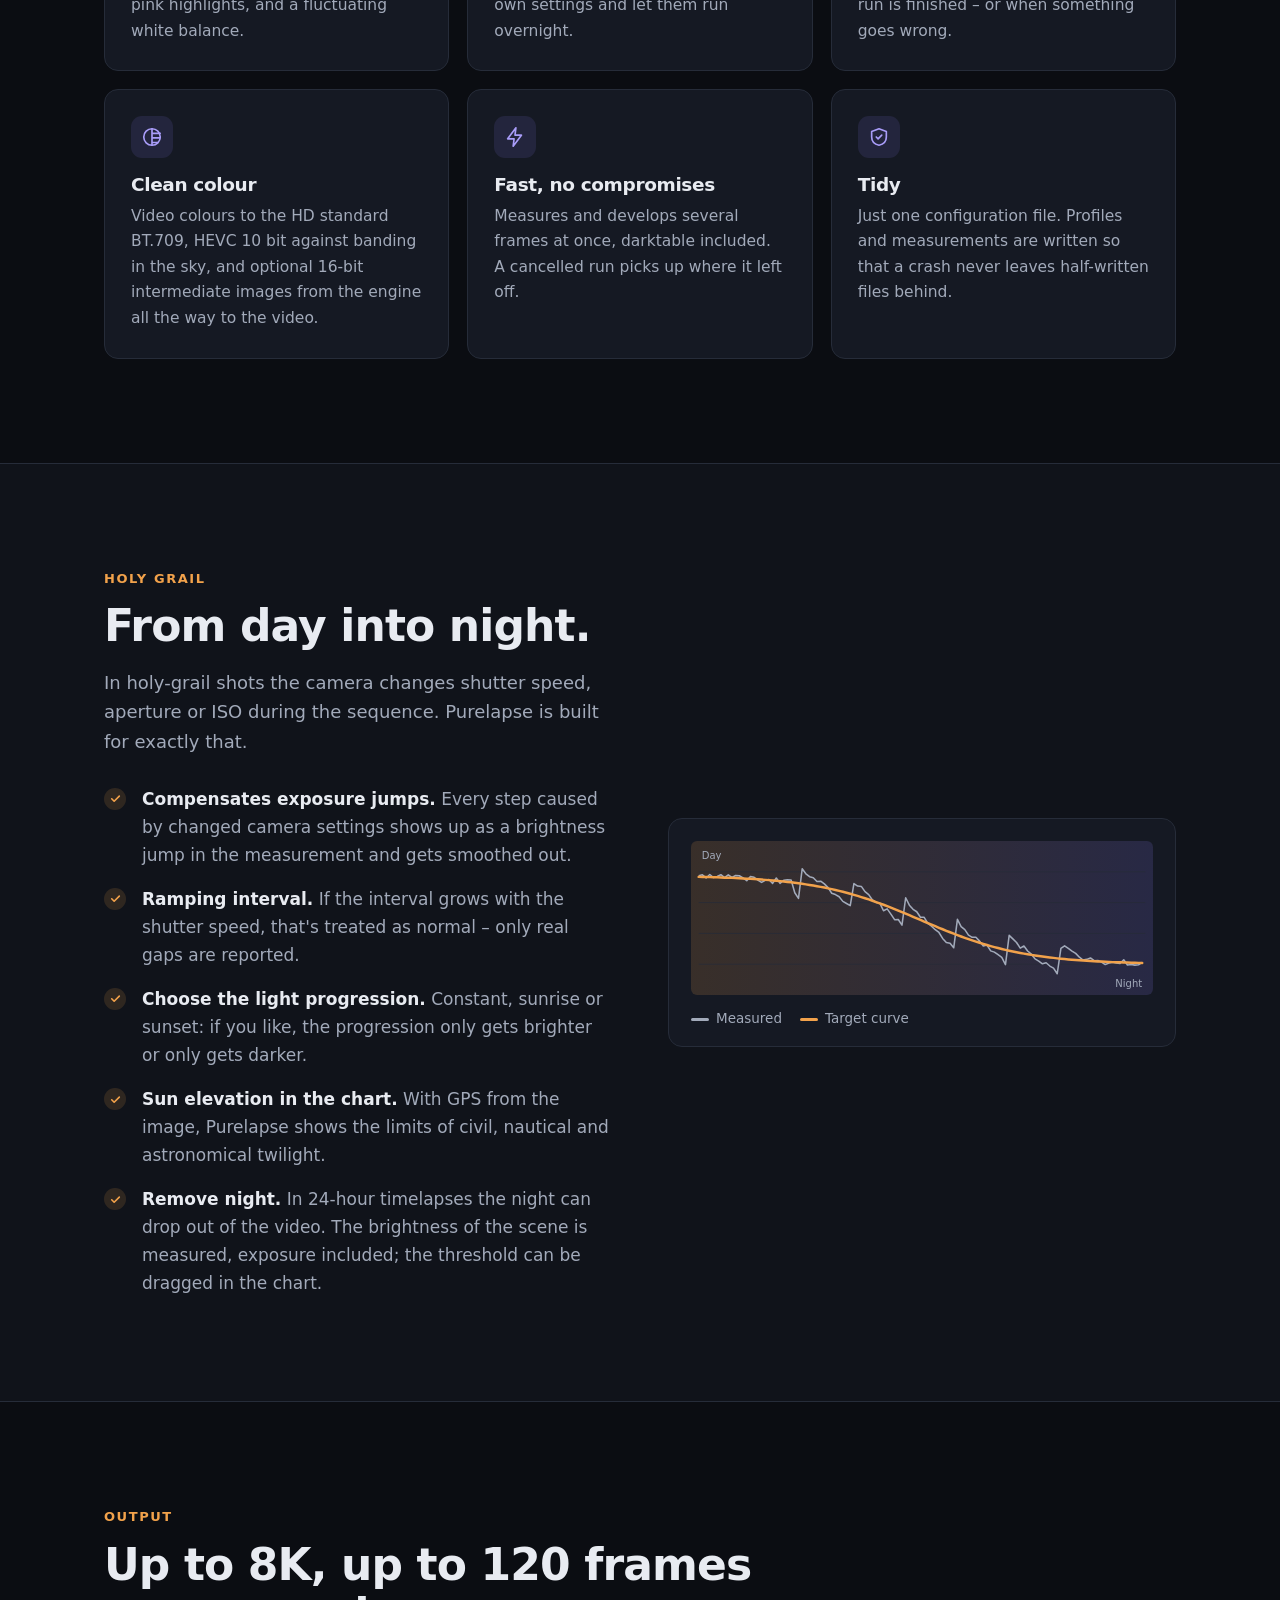
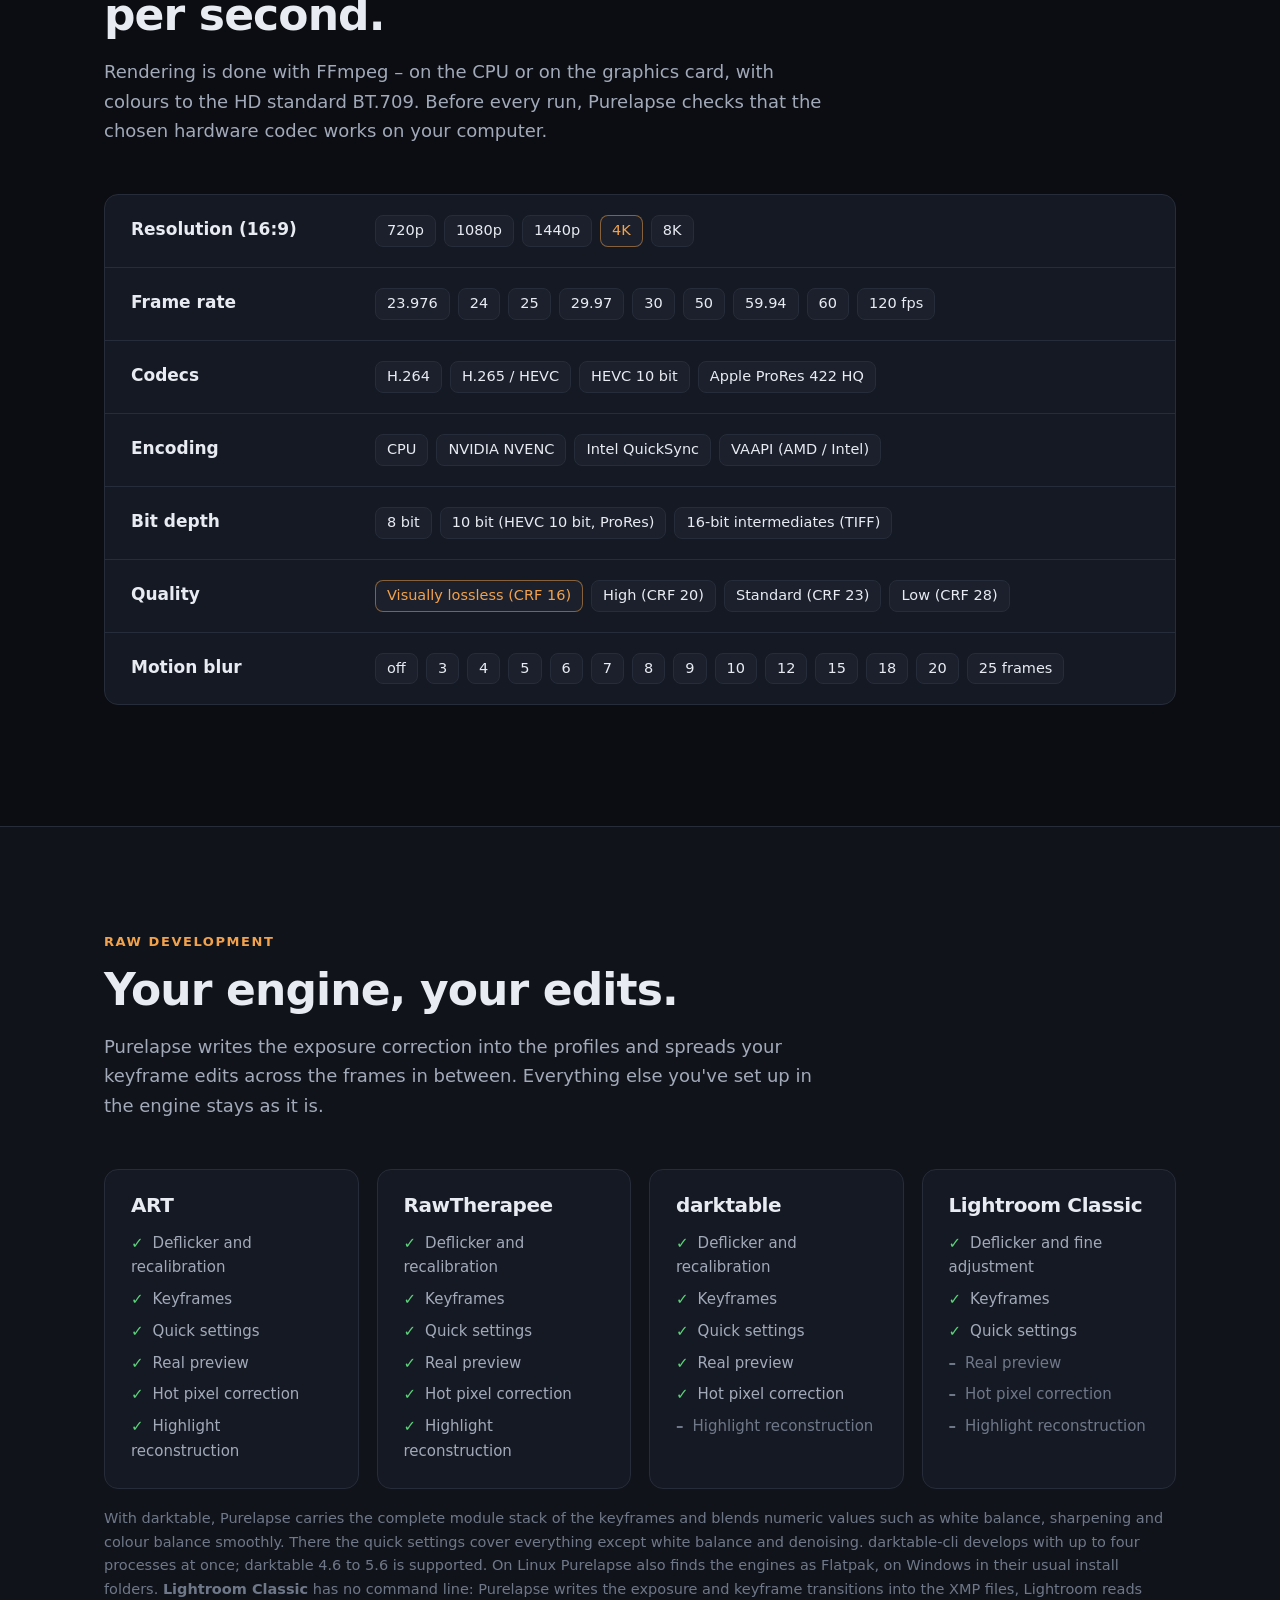
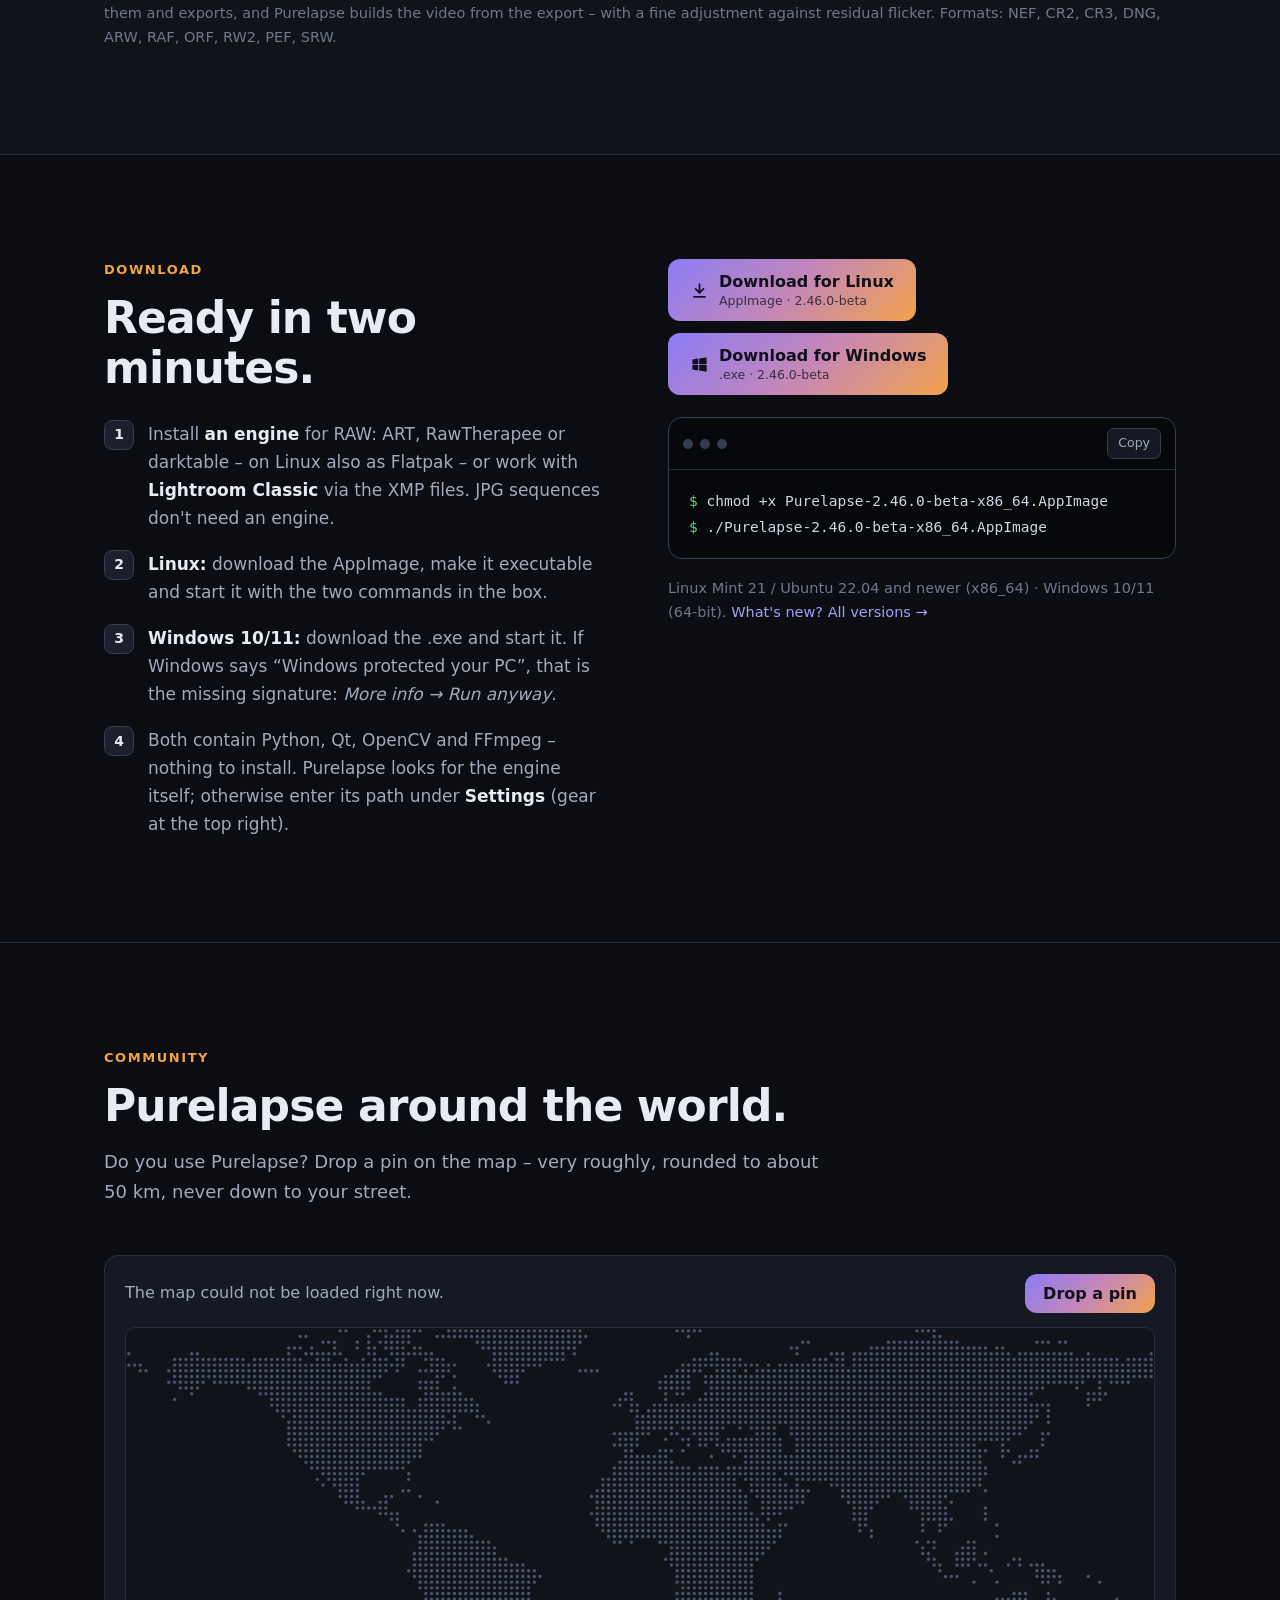
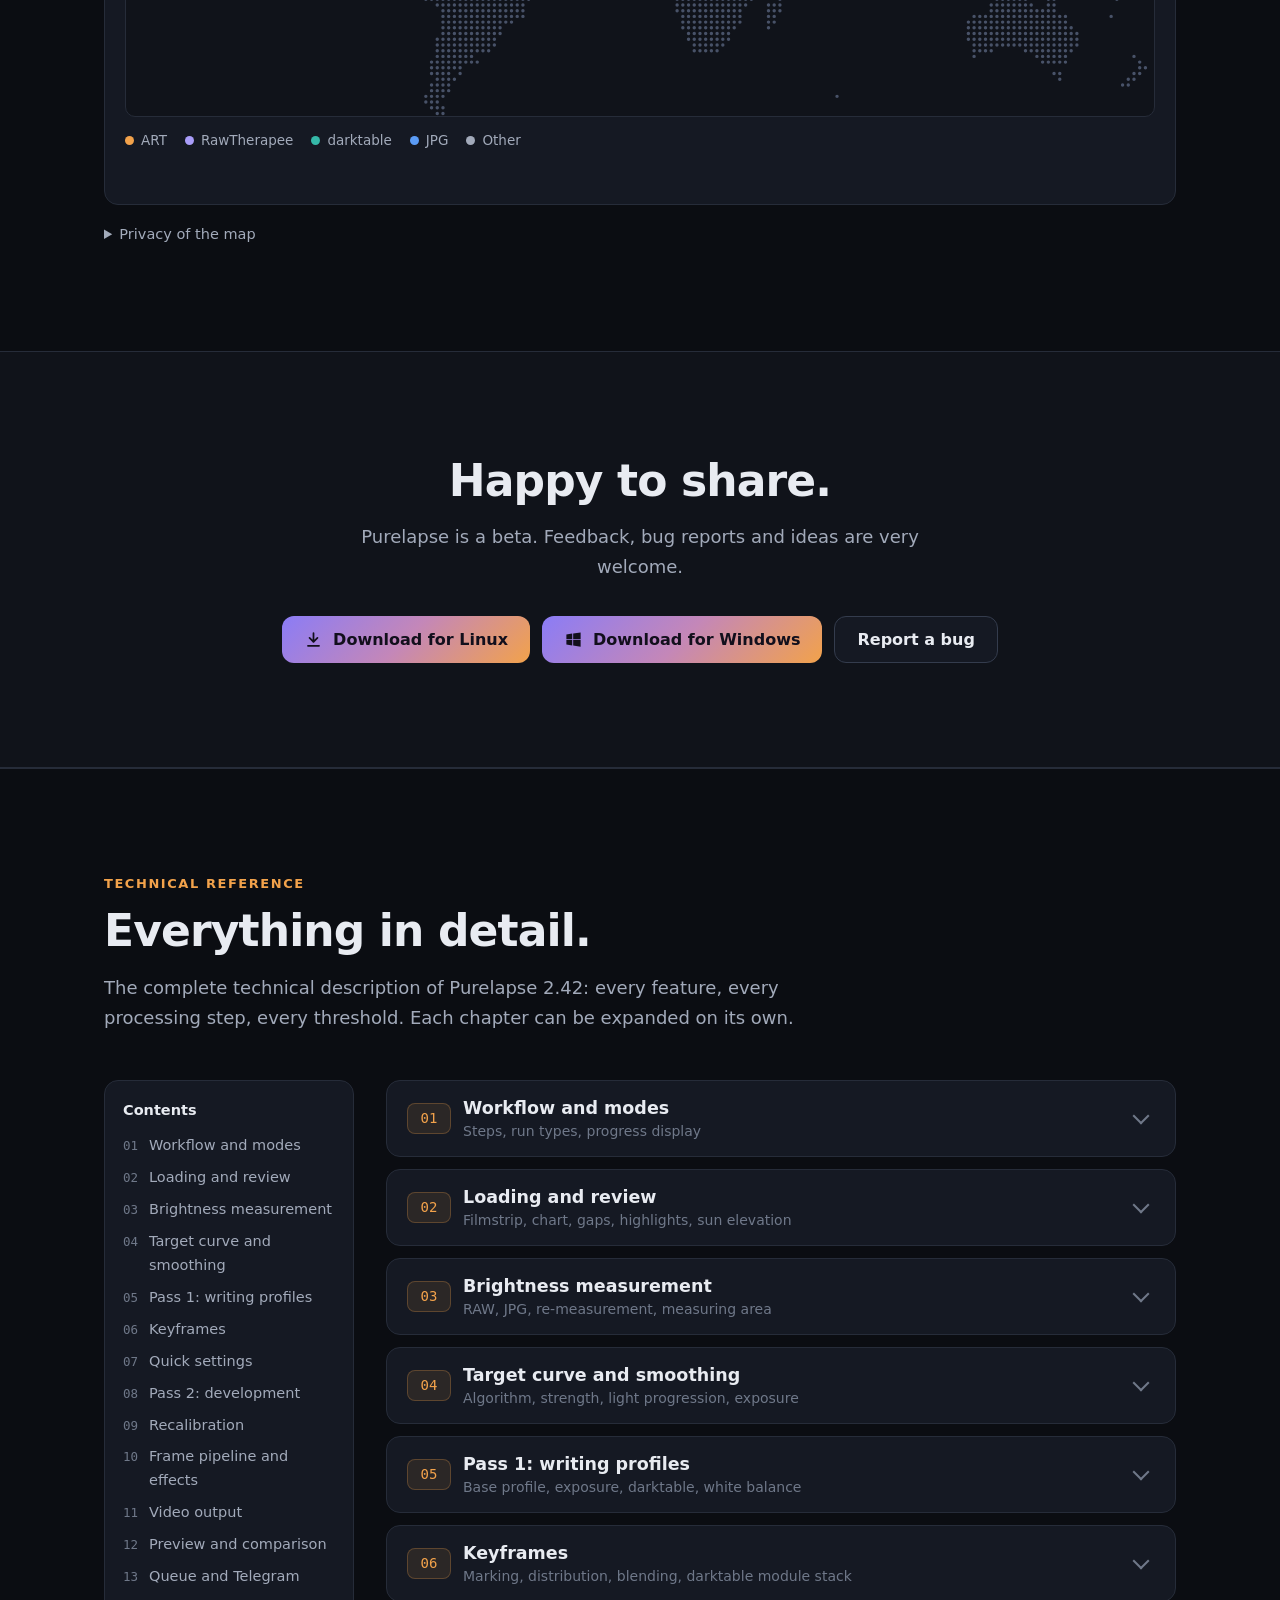
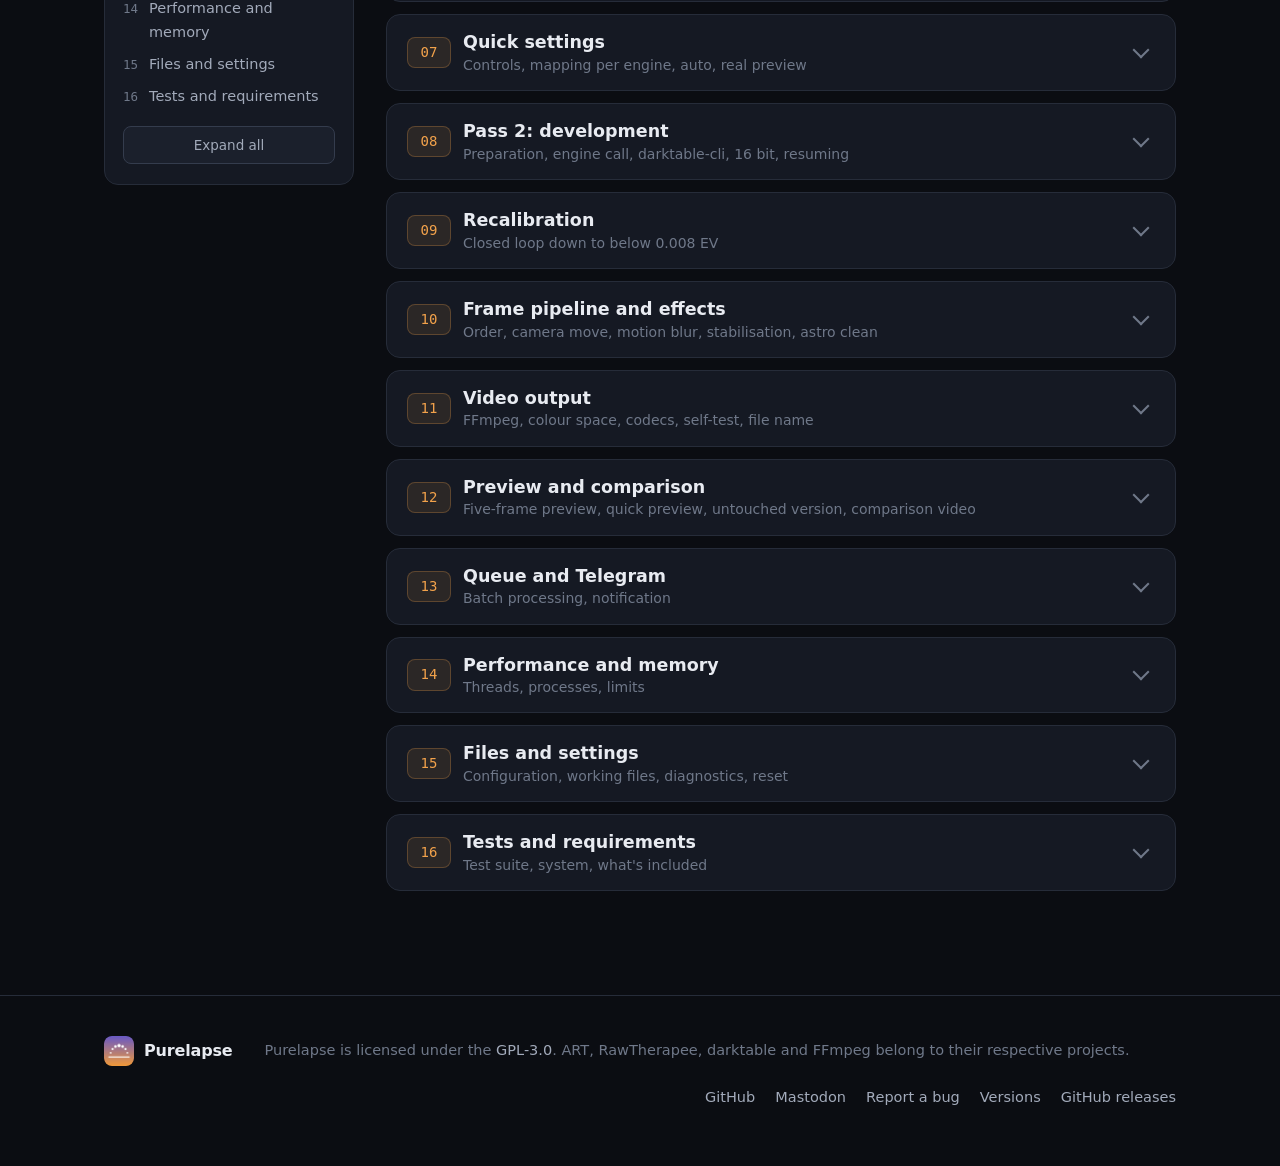
==== commit 22bb1e0b: "Purelapse 2.46.0-beta: Windows, Lightroom Classic, Flatpak, darktable 5" ====
--- a/docs/index.html
+++ b/docs/index.html
@@ -3,16 +3,16 @@
 <head>
 <meta charset="utf-8">
 <meta name="viewport" content="width=device-width, initial-scale=1">
-<title>Purelapse – Zeitraffer ohne Flackern unter Linux</title>
-<meta name="description" content="Purelapse entflackert Zeitraffer aus RAW- oder JPG-Serien, steuert ART, RawTherapee und darktable, blendet Keyframes weich über und rendert das Video bis 8K. Kostenlos und Open Source für Linux.">
+<title>Purelapse – Zeitraffer ohne Flackern für Linux und Windows</title>
+<meta name="description" content="Purelapse entflackert Zeitraffer aus RAW- oder JPG-Serien, steuert ART, RawTherapee, darktable und Lightroom Classic, blendet Keyframes weich über und rendert das Video bis 8K. Kostenlos und Open Source für Linux und Windows.">
 <link rel="me" href="https://mastodon.social/@purelapse">
 <link rel="canonical" href="https://purelapse.org/">
 <link rel="alternate" hreflang="de" href="https://purelapse.org/">
 <link rel="alternate" hreflang="en" href="https://purelapse.org/en.html">
 <link rel="alternate" hreflang="x-default" href="https://purelapse.org/en.html">
 <meta property="og:type" content="website">
-<meta property="og:title" content="Purelapse – Zeitraffer ohne Flackern unter Linux">
-<meta property="og:description" content="Purelapse entflackert Zeitraffer aus RAW- oder JPG-Serien, steuert ART, RawTherapee und darktable, blendet Keyframes weich über und rendert das Video bis 8K. Kostenlos und Open Source für Linux.">
+<meta property="og:title" content="Purelapse – Zeitraffer ohne Flackern für Linux und Windows">
+<meta property="og:description" content="Purelapse entflackert Zeitraffer aus RAW- oder JPG-Serien, steuert ART, RawTherapee, darktable und Lightroom Classic, blendet Keyframes weich über und rendert das Video bis 8K. Kostenlos und Open Source für Linux und Windows.">
 <meta property="og:url" content="https://purelapse.org/">
 <meta property="og:image" content="https://purelapse.org/assets/og-image.jpg">
 <meta property="og:locale" content="de_DE">
@@ -20,7 +20,7 @@
 <meta name="theme-color" content="#0b0d12">
 <link rel="icon" type="image/png" href="assets/favicon.png">
 <link rel="apple-touch-icon" href="assets/icon.png">
-<link rel="stylesheet" href="assets/style.css?v=7">
+<link rel="stylesheet" href="assets/style.css?v=8">
 <script>try{var l=localStorage.getItem("purelapse-lang");var de=(navigator.languages||[navigator.language||""]).some(function(x){return /^de/i.test(x)});var bot=/bot|crawl|spider|slurp|lighthouse|preview/i.test(navigator.userAgent||"");if(!bot&&(l==="en"||(!l&&!de))){location.replace("en.html"+location.hash)}}catch(e){}</script>
 <script type="application/ld+json">
 {
@@ -28,10 +28,11 @@
  "@type": "SoftwareApplication",
  "name": "Purelapse",
  "url": "https://purelapse.org/",
- "description": "Purelapse entflackert Zeitraffer aus RAW- oder JPG-Serien, steuert ART, RawTherapee und darktable, blendet Keyframes weich über und rendert das Video bis 8K. Kostenlos und Open Source für Linux.",
+ "description": "Purelapse entflackert Zeitraffer aus RAW- oder JPG-Serien, steuert ART, RawTherapee, darktable und Lightroom Classic, blendet Keyframes weich über und rendert das Video bis 8K. Kostenlos und Open Source für Linux und Windows.",
  "applicationCategory": "MultimediaApplication",
  "applicationSubCategory": "Timelapse deflicker",
- "operatingSystem": "Linux",
+ "operatingSystem": "Linux, Windows 10, Windows 11",
+ "softwareVersion": "2.46.0-beta",
  "inLanguage": [
   "de",
   "en"
@@ -66,11 +67,12 @@
 <main id="main">
   <section class="hero">
     <div class="wrap">
-      <a class="pill" href="versionen.html#v2-45-0"><b>Neu in 2.45</b><span>Gefällige Automatik · Nacht entfernen · Entflackern abschaltbar</span><span aria-hidden="true">→</span></a>
+      <a class="pill" href="versionen.html#v2-46-0"><b>Neu in 2.46</b><span>Windows · Lightroom Classic · Flatpak · darktable 5</span><span aria-hidden="true">→</span></a>
       <h1>Zeitraffer<br><span class="grad-text">ohne Flackern.</span></h1>
-      <p class="lead">Purelapse glättet die Helligkeit deiner RAW- oder JPG-Serien, steuert ART, RawTherapee oder darktable und rendert ein sauberes Video – vom Sonnenuntergang bis zum Holy Grail.</p>
+      <p class="lead">Purelapse glättet die Helligkeit deiner RAW- oder JPG-Serien, steuert ART, RawTherapee, darktable oder Lightroom Classic und rendert ein sauberes Video – vom Sonnenuntergang bis zum Holy Grail.</p>
       <div class="cta">
-        <a class="btn btn-primary" href="https://github.com/purelapse/purelapse/releases/download/v2.45.0-beta/Purelapse-2.45.0-beta-x86_64.AppImage"><svg viewBox="0 0 24 24" fill="none" stroke="currentColor" stroke-width="2.2" stroke-linecap="round" stroke-linejoin="round" aria-hidden="true"><path d="M12 4v11M7 10l5 5 5-5M5 20h14"/></svg><span>Download für Linux<small>AppImage · 2.45.0-beta</small></span></a>
+        <a class="btn btn-primary" href="https://github.com/purelapse/purelapse/releases/download/v2.46.0-beta/Purelapse-2.46.0-beta-x86_64.AppImage"><svg viewBox="0 0 24 24" fill="none" stroke="currentColor" stroke-width="2.2" stroke-linecap="round" stroke-linejoin="round" aria-hidden="true"><path d="M12 4v11M7 10l5 5 5-5M5 20h14"/></svg><span>Download für Linux<small>AppImage · 2.46.0-beta</small></span></a>
+        <a class="btn btn-primary" href="https://github.com/purelapse/purelapse/releases/download/v2.46.0-beta/Purelapse-2.46.0-beta-windows-x64.exe"><svg viewBox="0 0 24 24" fill="currentColor" aria-hidden="true"><path d="M3 5.6 10.4 4.5v7.1H3zM11.6 4.3 21 3v8.6h-9.4zM3 12.6h7.4v7L3 18.4zM11.6 12.6H21V21l-9.4-1.3z"/></svg><span>Download für Windows<small>.exe · 2.46.0-beta</small></span></a>
         <a class="btn" href="https://github.com/purelapse/purelapse"><svg viewBox="0 0 24 24" fill="currentColor" aria-hidden="true"><path d="M12 2a10 10 0 0 0-3.2 19.5c.5.1.7-.2.7-.5v-1.7c-2.8.6-3.4-1.3-3.4-1.3-.4-1.2-1.1-1.5-1.1-1.5-.9-.6.1-.6.1-.6 1 .1 1.5 1 1.5 1 .9 1.5 2.3 1.1 2.9.8.1-.6.3-1.1.6-1.3-2.2-.3-4.6-1.1-4.6-5 0-1.1.4-2 1-2.7-.1-.3-.4-1.3.1-2.7 0 0 .8-.3 2.8 1a9.6 9.6 0 0 1 5 0c1.9-1.3 2.8-1 2.8-1 .5 1.4.2 2.4.1 2.7.6.7 1 1.6 1 2.7 0 3.9-2.4 4.7-4.6 5 .4.3.7.9.7 1.9V21c0 .3.2.6.7.5A10 10 0 0 0 12 2z"/></svg><span>Quelltext auf GitHub</span></a>
       </div>
       <p class="meta"><span>Kostenlos</span><span>GPL-3.0</span><span>Deutsch &amp; Englisch</span></p>
@@ -166,8 +168,8 @@
         <h2>Deine Engine, deine Bearbeitung.</h2>
         <p>Purelapse schreibt die Belichtungskorrektur in die Profile und verteilt deine Keyframe-Bearbeitung auf die Bilder dazwischen. Alles andere, was du in der Engine eingestellt hast, bleibt erhalten.</p>
       </div>
-      <div class="engines"><div class="engine"><h3>ART</h3><ul><li>Deflicker und Nachkalibrierung</li><li>Keyframes</li><li>Schnelleinstellungen</li><li>Echte Vorschau</li><li>Hotpixel-Korrektur</li><li>Lichter-Rekonstruktion</li></ul></div><div class="engine"><h3>RawTherapee</h3><ul><li>Deflicker und Nachkalibrierung</li><li>Keyframes</li><li>Schnelleinstellungen</li><li>Echte Vorschau</li><li>Hotpixel-Korrektur</li><li>Lichter-Rekonstruktion</li></ul></div><div class="engine"><h3>darktable</h3><ul><li>Deflicker und Nachkalibrierung</li><li>Keyframes</li><li>Schnelleinstellungen</li><li>Echte Vorschau</li><li>Hotpixel-Korrektur</li><li class="no">Lichter-Rekonstruktion</li></ul></div></div>
-      <p class="note">Bei darktable überträgt Purelapse den kompletten Modulstapel der Keyframes und blendet Zahlenwerte wie Weißabgleich, Schärfe und Farbbalance weich über. Die Schnelleinstellungen umfassen dort alles außer Weißabgleich und Entrauschen. darktable-cli entwickelt mit bis zu vier Prozessen gleichzeitig. Formate: NEF, CR2, CR3, DNG, ARW, RAF, ORF, RW2, PEF, SRW.</p>
+      <div class="engines"><div class="engine"><h3>ART</h3><ul><li>Deflicker und Nachkalibrierung</li><li>Keyframes</li><li>Schnelleinstellungen</li><li>Echte Vorschau</li><li>Hotpixel-Korrektur</li><li>Lichter-Rekonstruktion</li></ul></div><div class="engine"><h3>RawTherapee</h3><ul><li>Deflicker und Nachkalibrierung</li><li>Keyframes</li><li>Schnelleinstellungen</li><li>Echte Vorschau</li><li>Hotpixel-Korrektur</li><li>Lichter-Rekonstruktion</li></ul></div><div class="engine"><h3>darktable</h3><ul><li>Deflicker und Nachkalibrierung</li><li>Keyframes</li><li>Schnelleinstellungen</li><li>Echte Vorschau</li><li>Hotpixel-Korrektur</li><li class="no">Lichter-Rekonstruktion</li></ul></div><div class="engine"><h3>Lightroom Classic</h3><ul><li>Deflicker und Feinabgleich</li><li>Keyframes</li><li>Schnelleinstellungen</li><li class="no">Echte Vorschau</li><li class="no">Hotpixel-Korrektur</li><li class="no">Lichter-Rekonstruktion</li></ul></div></div>
+      <p class="note">Bei darktable überträgt Purelapse den kompletten Modulstapel der Keyframes und blendet Zahlenwerte wie Weißabgleich, Schärfe und Farbbalance weich über. Die Schnelleinstellungen umfassen dort alles außer Weißabgleich und Entrauschen. darktable-cli entwickelt mit bis zu vier Prozessen gleichzeitig; unterstützt wird darktable 4.6 bis 5.6. Unter Linux findet Purelapse die Engines auch als Flatpak, unter Windows in den üblichen Installationsordnern. <b>Lightroom Classic</b> hat keine Kommandozeile: Purelapse schreibt Belichtung und Keyframe-Übergänge in die XMP-Dateien, Lightroom liest sie ein und exportiert, und aus dem Export baut Purelapse das Video – mit einem Feinabgleich gegen das Restflackern. Formate: NEF, CR2, CR3, DNG, ARW, RAF, ORF, RW2, PEF, SRW.</p>
     </div>
   </section>
 
@@ -178,18 +180,19 @@
           <div class="eyebrow">Download</div>
           <h2>In zwei Minuten startklar.</h2>
         </div>
-        <ol><li><span><b>ART, RawTherapee oder darktable</b> installieren – für den RAW-Workflow. Für JPG-Serien brauchst du keine Engine.</span></li><li><span>Die <b>AppImage</b> herunterladen. Sie enthält Python, Qt, OpenCV und FFmpeg, eine Installation ist nicht nötig.</span></li><li><span>Ausführbar machen und mit den beiden Befehlen im Kasten starten.</span></li><li><span>In Purelapse unter <b>Einstellungen</b> (Zahnrad oben rechts) den Pfad zu <code>ART-cli</code>, <code>rawtherapee-cli</code> bzw. <code>darktable-cli</code> eintragen.</span></li></ol>
+        <ol><li><span><b>Eine Engine</b> für RAW installieren: ART, RawTherapee oder darktable – unter Linux gern auch als Flatpak – oder mit <b>Lightroom Classic</b> über die XMP-Dateien arbeiten. Für JPG-Serien brauchst du keine Engine.</span></li><li><span><b>Linux:</b> die AppImage herunterladen, ausführbar machen und mit den beiden Befehlen im Kasten starten.</span></li><li><span><b>Windows 10/11:</b> die .exe herunterladen und starten. Meldet Windows „Der Computer wurde durch Windows geschützt“, ist das die fehlende Signatur: <i>Weitere Informationen → Trotzdem ausführen</i>.</span></li><li><span>Beide enthalten Python, Qt, OpenCV und FFmpeg – keine Installation nötig. Die Engine sucht Purelapse selbst; sonst unter <b>Einstellungen</b> (Zahnrad oben rechts) den Pfad eintragen.</span></li></ol>
       </div>
       <div>
         <div class="cta" style="justify-content:flex-start;margin-top:0;margin-bottom:22px">
-          <a class="btn btn-primary" href="https://github.com/purelapse/purelapse/releases/download/v2.45.0-beta/Purelapse-2.45.0-beta-x86_64.AppImage"><svg viewBox="0 0 24 24" fill="none" stroke="currentColor" stroke-width="2.2" stroke-linecap="round" stroke-linejoin="round" aria-hidden="true"><path d="M12 4v11M7 10l5 5 5-5M5 20h14"/></svg><span>Download für Linux<small>AppImage · 2.45.0-beta</small></span></a>
+          <a class="btn btn-primary" href="https://github.com/purelapse/purelapse/releases/download/v2.46.0-beta/Purelapse-2.46.0-beta-x86_64.AppImage"><svg viewBox="0 0 24 24" fill="none" stroke="currentColor" stroke-width="2.2" stroke-linecap="round" stroke-linejoin="round" aria-hidden="true"><path d="M12 4v11M7 10l5 5 5-5M5 20h14"/></svg><span>Download für Linux<small>AppImage · 2.46.0-beta</small></span></a>
+        <a class="btn btn-primary" href="https://github.com/purelapse/purelapse/releases/download/v2.46.0-beta/Purelapse-2.46.0-beta-windows-x64.exe"><svg viewBox="0 0 24 24" fill="currentColor" aria-hidden="true"><path d="M3 5.6 10.4 4.5v7.1H3zM11.6 4.3 21 3v8.6h-9.4zM3 12.6h7.4v7L3 18.4zM11.6 12.6H21V21l-9.4-1.3z"/></svg><span>Download für Windows<small>.exe · 2.46.0-beta</small></span></a>
         </div>
         <div class="term">
-          <div class="term-bar"><i></i><i></i><i></i><button type="button" id="copy" data-text="chmod +x Purelapse-2.45.0-beta-x86_64.AppImage\n./Purelapse-2.45.0-beta-x86_64.AppImage" data-done="Kopiert">Kopieren</button></div>
-          <pre><span class="p">$</span> chmod +x Purelapse-2.45.0-beta-x86_64.AppImage
-<span class="p">$</span> ./Purelapse-2.45.0-beta-x86_64.AppImage</pre>
+          <div class="term-bar"><i></i><i></i><i></i><button type="button" id="copy" data-text="chmod +x Purelapse-2.46.0-beta-x86_64.AppImage\n./Purelapse-2.46.0-beta-x86_64.AppImage" data-done="Kopiert">Kopieren</button></div>
+          <pre><span class="p">$</span> chmod +x Purelapse-2.46.0-beta-x86_64.AppImage
+<span class="p">$</span> ./Purelapse-2.46.0-beta-x86_64.AppImage</pre>
         </div>
-        <p class="req">Läuft auf Linux Mint 21 / Ubuntu 22.04 und neuer (x86_64). <a href="versionen.html">Was ist neu? Alle Versionen →</a></p>
+        <p class="req">Linux Mint 21 / Ubuntu 22.04 und neuer (x86_64) · Windows 10/11 (64&nbsp;Bit). <a href="versionen.html">Was ist neu? Alle Versionen →</a></p>
       </div>
     </div>
   </section>
@@ -230,7 +233,8 @@
       <h2>Gern geteilt.</h2>
       <p>Purelapse ist eine Beta. Rückmeldungen, Fehlerberichte und Ideen sind sehr willkommen.</p>
       <div class="cta">
-        <a class="btn btn-primary" href="https://github.com/purelapse/purelapse/releases/download/v2.45.0-beta/Purelapse-2.45.0-beta-x86_64.AppImage"><svg viewBox="0 0 24 24" fill="none" stroke="currentColor" stroke-width="2.2" stroke-linecap="round" stroke-linejoin="round" aria-hidden="true"><path d="M12 4v11M7 10l5 5 5-5M5 20h14"/></svg><span>Download für Linux</span></a>
+        <a class="btn btn-primary" href="https://github.com/purelapse/purelapse/releases/download/v2.46.0-beta/Purelapse-2.46.0-beta-x86_64.AppImage"><svg viewBox="0 0 24 24" fill="none" stroke="currentColor" stroke-width="2.2" stroke-linecap="round" stroke-linejoin="round" aria-hidden="true"><path d="M12 4v11M7 10l5 5 5-5M5 20h14"/></svg><span>Download für Linux</span></a>
+        <a class="btn btn-primary" href="https://github.com/purelapse/purelapse/releases/download/v2.46.0-beta/Purelapse-2.46.0-beta-windows-x64.exe"><svg viewBox="0 0 24 24" fill="currentColor" aria-hidden="true"><path d="M3 5.6 10.4 4.5v7.1H3zM11.6 4.3 21 3v8.6h-9.4zM3 12.6h7.4v7L3 18.4zM11.6 12.6H21V21l-9.4-1.3z"/></svg><span>Download für Windows</span></a>
         <a class="btn" href="https://github.com/purelapse/purelapse/issues">Fehler melden</a>
       </div>
     </div>
@@ -412,6 +416,12 @@
                 <li>Wirksam ist je Modul und Instanz-Priorität der letzte Verlaufseintrag unterhalb von <code>history_end</code>. Der Deflicker-Wert geht in genau diese Belichtungsinstanz; eine eigene Belichtungsänderung des Nutzers bleibt als Abstand erhalten. Auch eine benutzerdefinierte Modul-Reihenfolge wird unterstützt.</li>
                 <li>Frische Profile behalten darktables Grundeinstellungen (<code>auto_presets_applied</code>); nur aus Keyframes übernommene Stapel gelten als fertig.</li>
               </ul>
+              <h4>Lightroom Classic</h4>
+              <ul>
+                <li>Purelapse schreibt in die XMP-Dateien, die Lightroom mit „Metadaten in Datei speichern“ anlegt (<code>BILD.xmp</code>, ohne die Endung des RAW). Nur solche Dateien werden angefasst: Eine selbst erzeugte XMP setzte beim Einlesen alles aus dem Katalog – Zuschnitt, Profil, Objektivkorrektur – auf Grundwerte. Fehlen sie, bricht Pass 1 mit einer Anleitung ab.</li>
+                <li>Die Korrektur geht in <code>crs:Exposure2012</code>, mit drei Nachkommastellen. Geschrieben werden nur die Entwicklungseinstellungen (<code>crs:</code>); Bewertung, Stichwörter und alle anderen Angaben bleiben, wie sie sind.</li>
+                <li>DNG-Dateien werden abgelehnt: Lightroom speichert deren Einstellungen in der DNG-Datei selbst.</li>
+              </ul>
               <h4>Weißabgleich-Prüfung</h4>
               <p>Aus den Kamera-Faktoren Rot/Grün und Blau/Grün berechnet Purelapse das Zappeln von Bild zu Bild und die Gesamtspanne. Unter 0,004 EV Zappeln und 0,02 EV Spanne gilt der Weißabgleich als konstant. Ab 0,004 EV Zappeln warnt Purelapse vor automatischem Weißabgleich – der Deflicker korrigiert nur Helligkeit – und empfiehlt, erstes und letztes Bild als Keyframe mit festem Weißabgleich zu versehen.</p>
               <h4>Kontrollen</h4>
@@ -444,13 +454,20 @@
               <h4>darktable: kompletter Modulstapel</h4>
               <ul>
                 <li>Übertragen werden alle Module der Keyframes, nicht nur die Belichtung. Jede Modulinstanz wird über Operation und Instanz-Priorität zugeordnet.</li>
-                <li>Die Parameter liegen binär in der XMP. Purelapse entschlüsselt sie mit Layouts aus dem Quelltext von darktable 4.6.1 (67 Module) und prüft vor jeder Überblendung Modulversion und Datengröße.</li>
+                <li>Die Parameter liegen binär in der XMP. Purelapse entschlüsselt sie mit Layouts aus dem Quelltext von darktable 4.6.1 (67 Module) und den neueren Modulversionen von darktable 5.6.2 (Belichtung 7, Weißabgleich 4, Entrauschen 12, Dunstentfernung 3) und prüft vor jeder Überblendung Modulversion und Datengröße. Stehen in zwei Keyframes verschiedene Versionen eines Moduls (darktable 4 und 5 gemischt), stuft Purelapse die ältere so hoch, wie darktable es beim Laden täte.</li>
                 <li>Gleitkommawerte werden linear überblendet, Farbtöne auf dem kürzeren Weg um den Farbkreis. Ganzzahlen und Auswahllisten kommen vom näheren Keyframe.</li>
                 <li>Schalter, Masken und Überblendmodi sowie Module, die nur in einem Keyframe vorkommen, kommen ebenfalls vom näheren Keyframe.</li>
                 <li>Nie überblendet werden Geometrie und Retusche: Zuschneiden, Perspektive, Objektivkorrektur, Retusche, Flecken entfernen, Verflüssigen, Hotpixel und die Pflichtmodule der Pipeline.</li>
                 <li>Weich überblendet werden u. a. Weißabgleich, Farbkalibrierung, Schärfen, Farbbalance RGB, Filmic RGB, Sigmoid, Tonwert-Equalizer, lokaler Kontrast, Dunstentfernung und Verlaufsfilter.</li>
                 <li>Vor der Verteilung steht im Protokoll, welche Module übernommen und welche überblendet werden. Empfehlung: in allen Keyframes dieselben Module verwenden (Verlauf kopieren mit Strg+Umschalt+C / Strg+Umschalt+V).</li>
               </ul>
+              <h4>Lightroom Classic</h4>
+              <ul>
+                <li>Keyframes werden in Lightroom oder in Purelapse mit 5 Sternen markiert; Purelapse schreibt die Bewertung in die XMP von Lightroom.</li>
+                <li>Alle Zahlenregler werden linear überblendet – Belichtung, Kontrast, Lichter, Tiefen, Weiß, Schwarz, Temperatur, Tönung, Dynamik, Klarheit, Dunst … – in der Schreibweise von Lightroom (Vorzeichen, Nachkommastellen wie im Keyframe). Gradationskurven mit gleich vielen Punkten werden Punkt für Punkt überblendet.</li>
+                <li>Unterscheiden sich die Temperaturen, wird der Weißabgleich auf „Benutzerdefiniert“ gestellt. Steht ein Keyframe auf „Automatisch“, warnt Purelapse: Lightroom rechnete ihn für jedes Bild neu.</li>
+                <li>Masken, Profile, Prüfsummen und andere Text- oder Auswahlwerte kommen vom näheren Keyframe und stehen im Protokoll.</li>
+              </ul>
             </div>
           </details>
 
@@ -460,22 +477,22 @@
               <p>„Keyframe einstellen…“ bearbeitet das Profil eines Keyframes, ohne die Engine zu öffnen. Jeder Regler hat ein eigenes Häkchen: Ohne Häkchen wird der Wert im Profil nicht angefasst, eine in der Engine gemachte Bearbeitung bleibt also erhalten. Regler, deren Abschnitt im Profil fehlt, sind gesperrt, statt still einen Schlüssel zu schreiben, den die Engine verwerfen würde.</p>
               <h4>Regler und Zuordnung</h4>
               <div class="tbl"><table>
-                <thead><tr><th>Regler</th><th>Bereich</th><th>ART</th><th>RawTherapee</th><th>darktable</th></tr></thead>
-                <tbody>
-                  <tr><td>Farbtemperatur</td><td class="nw">2000–12000 K</td><td colspan="2"><code>[White Balance] Temperature</code></td><td>–</td></tr>
-                  <tr><td>Grünabgleich</td><td class="nw">0,6–1,8</td><td colspan="2"><code>[White Balance] Green</code></td><td>–</td></tr>
-                  <tr><td>Helligkeit</td><td class="nw">−100…100</td><td><code>[Luminance Curve] Brightness</code></td><td><code>[Exposure] Brightness</code></td><td>Farbbalance RGB, Brillanz × 0,01</td></tr>
-                  <tr><td>Kontrast</td><td class="nw">−100…100</td><td><code>[Luminance Curve] Contrast</code></td><td><code>[Exposure] Contrast</code></td><td>Farbbalance RGB, Kontrast × 0,01</td></tr>
-                  <tr><td>Lichter abdunkeln</td><td class="nw">0–100</td><td>Tonwert-Equalizer, <code>Band4</code> × −0,5 und <code>Band3</code> × −0,2</td><td><code>[Shadows &amp; Highlights] Highlights</code> × 0,75</td><td>Schatten und Lichter, Lichter × −0,6</td></tr>
-                  <tr><td>Tiefen aufhellen</td><td class="nw">0–100</td><td>Tonwert-Equalizer, <code>Band1</code> × 0,6, <code>Band0</code> × 0,35, <code>Band2</code> × 0,2</td><td><code>[Shadows &amp; Highlights] Shadows</code> × 0,3</td><td>Schatten und Lichter, Schatten × 0,6</td></tr>
-                  <tr><td>Dynamik</td><td class="nw">−100…100</td><td><code>[Saturation] Vibrance</code></td><td><code>[Vibrance] Pastels</code> und <code>Saturated</code></td><td>Farbbalance RGB, Dynamik × 0,01</td></tr>
-                  <tr><td>Sättigung</td><td class="nw">−100…100</td><td><code>[Saturation] Saturation</code></td><td><code>[Exposure] Saturation</code></td><td>Farbbalance RGB, Sättigung × 0,01</td></tr>
-                  <tr><td>Schärfe</td><td>1–1000 (darktable 1–800)</td><td colspan="2"><code>[Sharpening] Amount</code></td><td>Schärfen, Stärke ÷ 400 (200 → 0,5)</td></tr>
-                  <tr><td>Entrauschen Helligkeit</td><td class="nw">0–100</td><td><code>[Denoise] Luminance</code></td><td><code>[Directional Pyramid Denoising] Luma</code></td><td>–</td></tr>
-                  <tr><td>Entrauschen Farbe</td><td class="nw">0–100</td><td><code>[Denoise] Chrominance</code></td><td><code>[Directional Pyramid Denoising] Chroma</code></td><td>–</td></tr>
-                </tbody>
-              </table></div>
-              <p class="small">Weißabgleich und Entrauschen fehlen bei darktable bewusst: darktable speichert dort kameraabhängige Werte (Kanalfaktoren, Rauschprofil), die sich ohne die Farbmatrix der Kamera nicht aus Kelvin bzw. einer Stärke berechnen lassen. Lichter und Tiefen wirken in allen drei Engines lokal; die Faktoren bringen die verschieden kräftigen Werkzeuge auf etwa dieselbe Wirkung je Reglerstellung. Steht im Profil der Weißabgleich der Kamera, ist die Farbtemperatur nicht angehakt, und ihr Ausgangswert wird aus Kanalfaktoren und Farbmatrix des RAWs berechnet.</p>
+                <thead><tr><th>Regler</th><th>Bereich</th><th>ART</th><th>RawTherapee</th><th>darktable</th><th>Lightroom</th></tr></thead>
+                <tbody>
+                  <tr><td>Farbtemperatur</td><td class="nw">2000–12000 K</td><td colspan="2"><code>[White Balance] Temperature</code></td><td>–</td><td><code>Temperature</code></td></tr>
+                  <tr><td>Grünabgleich</td><td class="nw">0,6–1,8</td><td colspan="2"><code>[White Balance] Green</code></td><td>–</td><td>–</td></tr>
+                  <tr><td>Helligkeit</td><td class="nw">−100…100</td><td><code>[Luminance Curve] Brightness</code></td><td><code>[Exposure] Brightness</code></td><td>Farbbalance RGB, Brillanz × 0,01</td><td>–</td></tr>
+                  <tr><td>Kontrast</td><td class="nw">−100…100</td><td><code>[Luminance Curve] Contrast</code></td><td><code>[Exposure] Contrast</code></td><td>Farbbalance RGB, Kontrast × 0,01</td><td><code>Contrast2012</code></td></tr>
+                  <tr><td>Lichter abdunkeln</td><td class="nw">0–100</td><td>Tonwert-Equalizer, <code>Band4</code> × −0,5 und <code>Band3</code> × −0,2</td><td><code>[Shadows &amp; Highlights] Highlights</code> × 0,75</td><td>Schatten und Lichter, Lichter × −0,6</td><td><code>Highlights2012</code> × −1</td></tr>
+                  <tr><td>Tiefen aufhellen</td><td class="nw">0–100</td><td>Tonwert-Equalizer, <code>Band1</code> × 0,6, <code>Band0</code> × 0,35, <code>Band2</code> × 0,2</td><td><code>[Shadows &amp; Highlights] Shadows</code> × 0,3</td><td>Schatten und Lichter, Schatten × 0,6</td><td><code>Shadows2012</code></td></tr>
+                  <tr><td>Dynamik</td><td class="nw">−100…100</td><td><code>[Saturation] Vibrance</code></td><td><code>[Vibrance] Pastels</code> und <code>Saturated</code></td><td>Farbbalance RGB, Dynamik × 0,01</td><td><code>Vibrance</code></td></tr>
+                  <tr><td>Sättigung</td><td class="nw">−100…100</td><td><code>[Saturation] Saturation</code></td><td><code>[Exposure] Saturation</code></td><td>Farbbalance RGB, Sättigung × 0,01</td><td><code>Saturation</code></td></tr>
+                  <tr><td>Schärfe</td><td>1–1000 (darktable 1–800)</td><td colspan="2"><code>[Sharpening] Amount</code></td><td>Schärfen, Stärke ÷ 400 (200 → 0,5)</td><td><code>Sharpness</code> × 0,2 (200 → 40)</td></tr>
+                  <tr><td>Entrauschen Helligkeit</td><td class="nw">0–100</td><td><code>[Denoise] Luminance</code></td><td><code>[Directional Pyramid Denoising] Luma</code></td><td>–</td><td><code>LuminanceSmoothing</code></td></tr>
+                  <tr><td>Entrauschen Farbe</td><td class="nw">0–100</td><td><code>[Denoise] Chrominance</code></td><td><code>[Directional Pyramid Denoising] Chroma</code></td><td>–</td><td><code>ColorNoiseReduction</code></td></tr>
+                </tbody>
+              </table></div>
+              <p class="small">Lightroom: Helligkeit gibt es dort nicht getrennt von der Belichtung (die gehört dem Deflicker), und die Tönung hat eine eigene Skala – beide fehlen; eine geänderte Temperatur stellt den Weißabgleich auf „Benutzerdefiniert“. Weißabgleich und Entrauschen fehlen bei darktable bewusst: darktable speichert dort kameraabhängige Werte (Kanalfaktoren, Rauschprofil), die sich ohne die Farbmatrix der Kamera nicht aus Kelvin bzw. einer Stärke berechnen lassen. Lichter und Tiefen wirken in allen drei Engines lokal; die Faktoren bringen die verschieden kräftigen Werkzeuge auf etwa dieselbe Wirkung je Reglerstellung. Steht im Profil der Weißabgleich der Kamera, ist die Farbtemperatur nicht angehakt, und ihr Ausgangswert wird aus Kanalfaktoren und Farbmatrix des RAWs berechnet.</p>
               <h4>Automatisch optimieren</h4>
               <p>Ziel ist ein gefälliges, fertiges Bild: erst die Lichter herunterholen und die Tiefen aufhellen, dann dem Mittelton mit etwas Kontrast wieder Biss geben, Farbe über die Dynamik. Gemessen wird am Bild der Engine mit allen Reglern der Automatik auf neutral – samt Belichtung aus dem Deflicker, Tonkurve und Farben; ohne Engine an der Näherung aus dem RAW. Jeder Schritt misst das Bild, wie es nach den vorigen aussieht, und jede Messung steht mit ihrer Zahl in der Begründung:</p>
               <ul>
@@ -533,6 +550,17 @@
                 <li>Bis zu 4 Prozesse gleichzeitig (mehr bringt auf einer Grafikkarte nichts), höchstens einer je 3 GB freiem Arbeitsspeicher.</li>
                 <li>darktable-cli sperrt seine Preset-Datenbank. Deshalb bekommt jeder Prozess einen eigenen Konfigurationsordner im Zwischenspeicher, in den <code>darktablerc</code> und <code>data.db</code> des Nutzers kopiert werden (aus <code>~/.config/darktable</code> oder der Flatpak-Fassung) – OpenCL-Einstellungen und eigene Presets gelten weiter. Nebenbei läuft Pass 2 so auch bei geöffnetem darktable.</li>
                 <li>Zeitlimit 10 Minuten je Bild; ein Abbruch beendet laufende Prozesse sofort und räumt liegengebliebene Sperrdateien weg.</li>
+              </ul>
+              <h4>Flatpak (Linux) und Windows</h4>
+              <ul>
+                <li>Engines aus Flathub (<code>com.rawtherapee.RawTherapee</code>, <code>us.pixls.art.ART</code>, <code>org.darktable.Darktable</code>) erkennt Purelapse in <code>/var/lib/flatpak</code> und <code>~/.local/share/flatpak</code> und merkt sie als <code>flatpak:&lt;ID&gt;</code>. Aufgerufen wird <code>flatpak run --command=rawtherapee-cli</code> usw.; jeder Aufruf gibt mit <code>--filesystem</code> genau die Ordner frei, die er braucht – Bilder, Ausgabe, Arbeits- und Konfigurationsordner, auch unter <code>/tmp</code>. Die Thread-Zahl geht über <code>--env</code> mit, Systemordner werden nie freigegeben.</li>
+                <li>Unter Windows sucht Purelapse <code>ART-cli.exe</code>, <code>rawtherapee-cli.exe</code> und <code>darktable-cli.exe</code> im Suchpfad, in <code>Program Files</code> und <code>%LOCALAPPDATA%\Programs</code> (RawTherapee: neueste Version zuerst). Engines und FFmpeg starten ohne eigenes Konsolenfenster. Eine Befehlszeile darf dort höchstens 32 767 Zeichen lang sein; lange Bildlisten werden deshalb auf mehrere Durchgänge nacheinander aufgeteilt.</li>
+              </ul>
+              <h4>Lightroom Classic</h4>
+              <ul>
+                <li>Pass 2 läuft in zwei Schritten. <b>Erster Start:</b> Keyframe-Verteilung in die XMP-Dateien, dann eine Anleitung: in Lightroom „Metadaten aus Dateien lesen“ und als JPG (Qualität 100) oder 16-Bit-TIFF mit dem Originalnamen nach <code>Purelapse/Lightroom_Export</code> exportieren.</li>
+                <li><b>Zweiter Start:</b> Liegt der Export vollständig vor und ist kein Bild älter als seine XMP, misst Purelapse ihn wie bei der Nachkalibrierung und gleicht das Restflackern beim Videobau als Helligkeitsfaktor aus (höchstens 0,5 EV je Bild, umgerechnet in Gamma: <code>2^(r/2,2)</code>).</li>
+                <li>Ist ein Export älter als seine XMP (Keyframe danach geändert), beginnt Pass 2 wieder mit Schritt 1. Fehlen einzelne Bilder, nennt Purelapse sie, ohne etwas neu zu schreiben.</li>
               </ul>
               <h4>16-Bit-Zwischenbilder</h4>
               <p>Option in den Einstellungen. Die Engine entwickelt nach 16-Bit-TIFF, das Video wird durchgehend in 16 Bit gerechnet (Übergabe an FFmpeg als <code>bgr48le</code>). Feine Verläufe im Himmel bleiben frei von Stufen, besonders mit HEVC 10 Bit oder ProRes. Vorher prüft Purelapse den Platz: <code>Breite × Höhe × 6 Byte × 0,85</code> je Bild, plus 5 % Reserve (bei 24 Megapixeln rund 120 MB je Bild). Wer umschaltet, bekommt die Bilder neu entwickelt.</p>
@@ -721,10 +749,11 @@
                   <tr><td><code>~/.config/purelapse/purelapse.json</code></td><td>Die einzige Konfigurationsdatei (Rechte 0600): Design, Sprache, letzter Ordner, Engine-Pfade und Basisprofile, alle Einstellungen, Start-/Endbild je Ordner, Warteschlange, Telegram. Alte Einzeldateien <code>~/.purelapse_*</code> werden beim ersten Start übernommen und entfernt.</td></tr>
                   <tr><td><code>~/.local/share/purelapse</code></td><td>Von der Engine erzeugte Basisprofile</td></tr>
                   <tr><td><code>~/.cache/purelapse</code></td><td>Konfigurationsordner der darktable-cli-Prozesse, bei jedem Lauf aufgefrischt</td></tr>
+                  <tr><td>Windows</td><td>Konfiguration in <code>%APPDATA%\Purelapse\purelapse.json</code>, Basisprofile in <code>%LOCALAPPDATA%\Purelapse</code></td></tr>
                 </tbody>
               </table></div>
               <h4>Im Bilderordner</h4>
-              <p>Neben den Bildern liegen nur die Begleitdateien der Engine – ART, RawTherapee und darktable erwarten sie dort. Alles andere, was Purelapse anlegt, steht im Unterordner <code>Purelapse/</code>. Ordner aus älteren Versionen räumt Purelapse beim Öffnen einmalig dorthin um; vorhandene Dateien werden dabei nie überschrieben.</p>
+              <p>Neben den Bildern liegen nur die Begleitdateien der Engine – ART, RawTherapee, darktable und Lightroom erwarten sie dort. Alles andere, was Purelapse anlegt, steht im Unterordner <code>Purelapse/</code>. Ordner aus älteren Versionen räumt Purelapse beim Öffnen einmalig dorthin um; vorhandene Dateien werden dabei nie überschrieben.</p>
               <div class="tbl"><table>
                 <tbody>
                   <tr><td><code>*.arp</code> / <code>*.pp3</code> / <code>*.xmp</code></td><td>Profile der Engine mit Korrektur und Keyframe-Gestaltung – neben den Bildern</td></tr>
@@ -732,6 +761,7 @@
                   <tr><td><code>Purelapse/purelapse_deflicker.json</code></td><td>Pass-1-Belichtungswerte je Bild</td></tr>
                   <tr><td><code>Purelapse/purelapse_calib.json</code></td><td>Nachkalibrierung je Bild</td></tr>
                   <tr><td><code>Purelapse/purelapse_result.json</code></td><td>Restabweichung je Bild nach Pass 2</td></tr>
+                  <tr><td><code>Purelapse/Lightroom_Export/</code></td><td>Lightroom Classic: der Export, aus dem das Video entsteht</td></tr>
                   <tr><td><code>Purelapse/Deflickered_JPG/</code></td><td>Entwickelte bzw. entflackerte Bilder (JPG oder 16-Bit-TIFF) und der Entwicklungsmerker</td></tr>
                 </tbody>
               </table></div>
@@ -749,17 +779,17 @@
             <div class="chap-body">
               <h4>Automatische Prüfungen</h4>
               <ul>
-                <li>Rund 3000 Prüfungen durchlaufen das ganze Programm – mit echter Messung, echtem FFmpeg und fertigen Videos, mit Ersatz-Engines, die sich wie ART, RawTherapee und darktable-cli verhalten.</li>
-                <li>Sie laufen bei jedem Push auf GitHub (Ubuntu 24.04, Python 3.10 und 3.12) und lokal mit <code>python tests/alle.py</code>.</li>
+                <li>Rund 4000 Prüfungen durchlaufen das ganze Programm – mit echter Messung, echtem FFmpeg und fertigen Videos, mit Ersatz-Engines, die sich wie ART, RawTherapee und darktable-cli verhalten, und einem nachgebauten Lightroom-Export.</li>
+                <li>Sie laufen bei jedem Push auf GitHub (Ubuntu 24.04 mit Python 3.10 und 3.12, dazu Windows) und lokal mit <code>python tests/alle.py</code>. Die Windows-<code>.exe</code> wird auf GitHub gebaut und vor dem Hochladen einmal gestartet.</li>
                 <li>Prüfstände messen die Bildqualität nach: Restflackern mit und ohne Sonne sowie Gleichmäßigkeit und Schärfe der Kamerafahrt.</li>
               </ul>
               <h4>System</h4>
               <ul>
-                <li>Linux x86_64, Linux Mint 21 / Ubuntu 22.04 und neuer.</li>
-                <li>Die AppImage enthält Python, Qt 5, OpenCV, rawpy und FFmpeg; eine Installation ist nicht nötig.</li>
-                <li>Für RAW: ART, RawTherapee oder darktable mit Kommandozeilenprogramm. Die darktable-Parameter-Layouts stammen aus darktable 4.6.1; andere Modulversionen werden erkannt und dann nicht überblendet, sondern vom näheren Keyframe übernommen.</li>
+                <li>Linux x86_64, Linux Mint 21 / Ubuntu 22.04 und neuer; Windows 10/11 (64 Bit).</li>
+                <li>AppImage und .exe enthalten Python, Qt 5, OpenCV, rawpy und FFmpeg; eine Installation ist nicht nötig.</li>
+                <li>Für RAW: ART, RawTherapee oder darktable mit Kommandozeilenprogramm (unter Linux auch als Flatpak) oder Lightroom Classic. darktable 4.6 bis 5.6; unbekannte Modulversionen werden erkannt und dann nicht überblendet, sondern vom näheren Keyframe übernommen.</li>
                 <li>Oberfläche auf Deutsch und Englisch, dunkles und helles Design.</li>
-                <li>Lizenz GPL-3.0. ART, RawTherapee, darktable und FFmpeg laufen als eigenständige Programme unter ihren eigenen Lizenzen.</li>
+                <li>Lizenz GPL-3.0. ART, RawTherapee, darktable, Lightroom und FFmpeg laufen als eigenständige Programme unter ihren eigenen Lizenzen.</li>
               </ul>
             </div>
           </details>
--- a/docs/assets/style.css
+++ b/docs/assets/style.css
@@ -182,7 +182,7 @@
 .chip.hi { border-color: rgba(242, 162, 75, 0.5); color: var(--orange); }
 
 /* Engines */
-.engines { display: grid; grid-template-columns: repeat(3, minmax(0, 1fr)); gap: 18px; }
+.engines { display: grid; grid-template-columns: repeat(4, minmax(0, 1fr)); gap: 18px; }
 .engine { padding: 24px 26px; border: 1px solid var(--border); border-radius: var(--radius); background: var(--surface); }
 .engine h3 { font-size: 20px; }
 .engine ul { list-style: none; padding: 0; margin: 14px 0 0; display: grid; gap: 7px; font-size: 15px; color: var(--dim); }
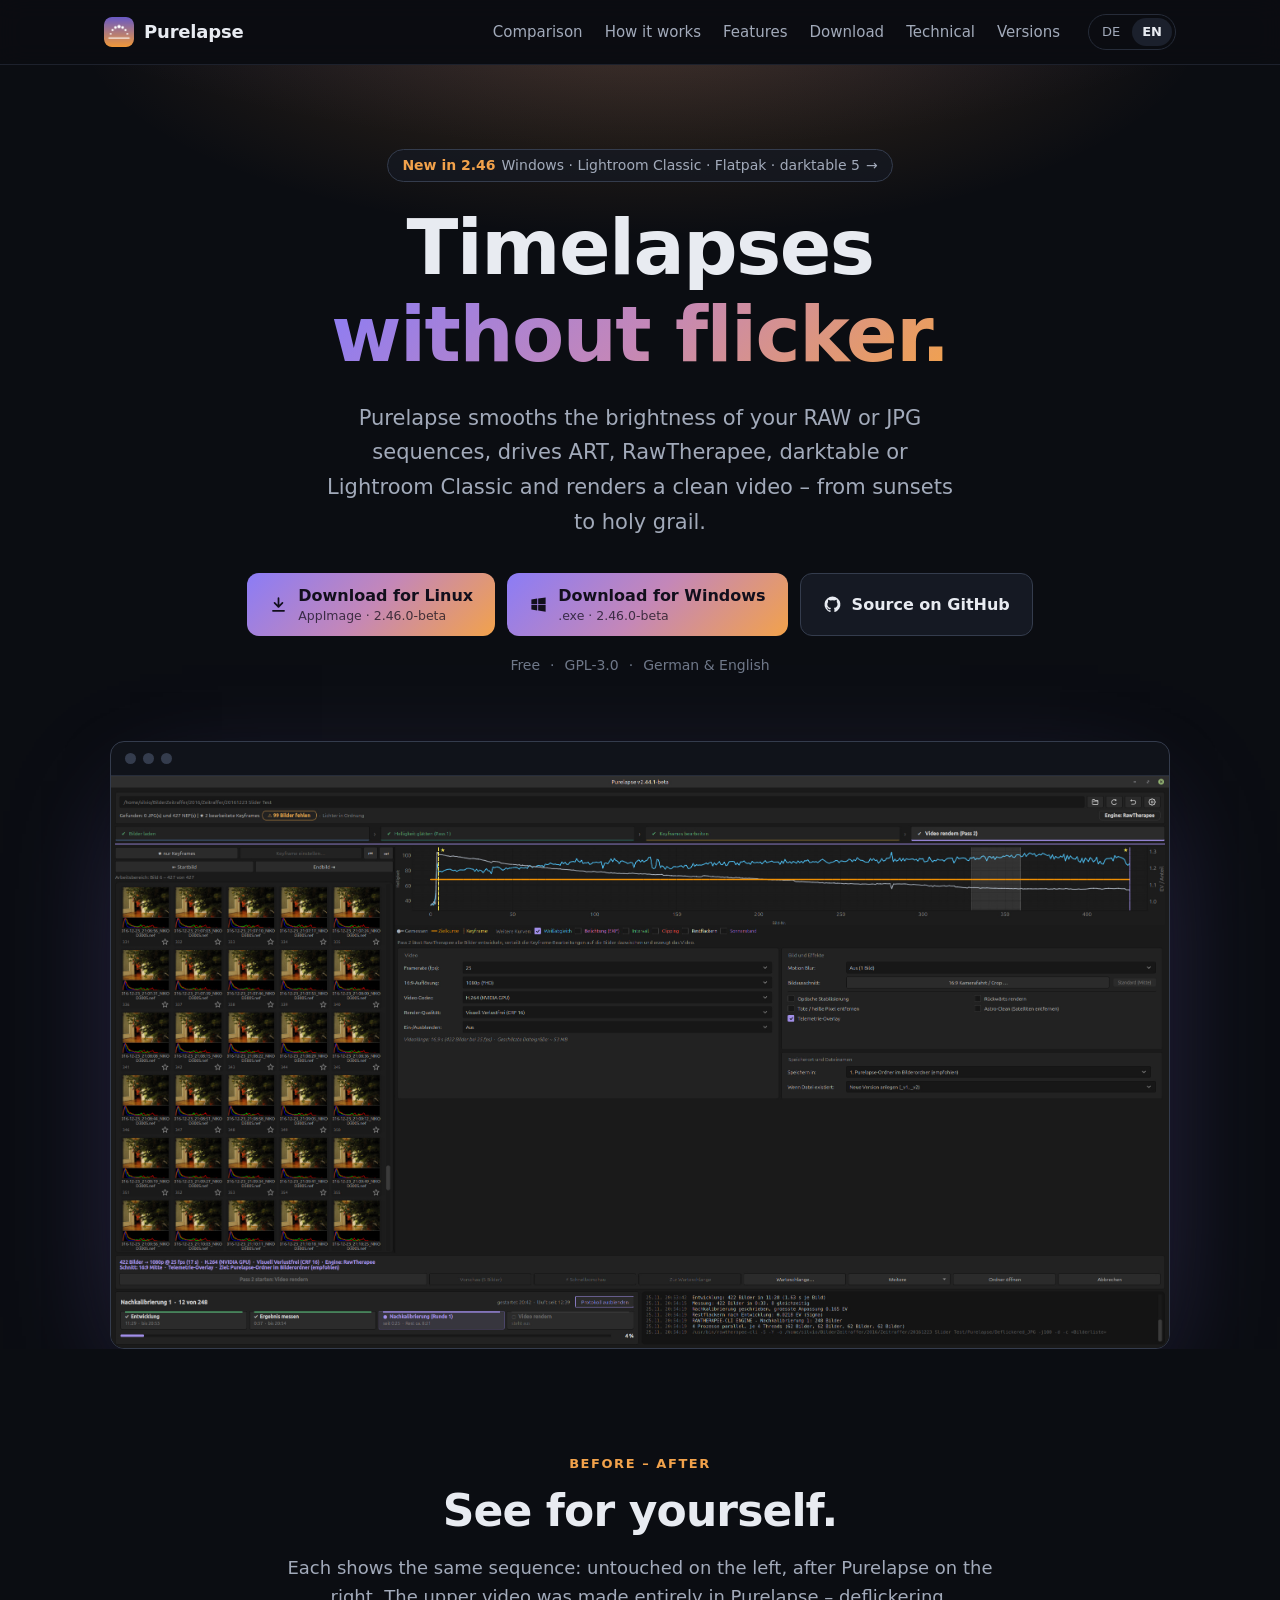
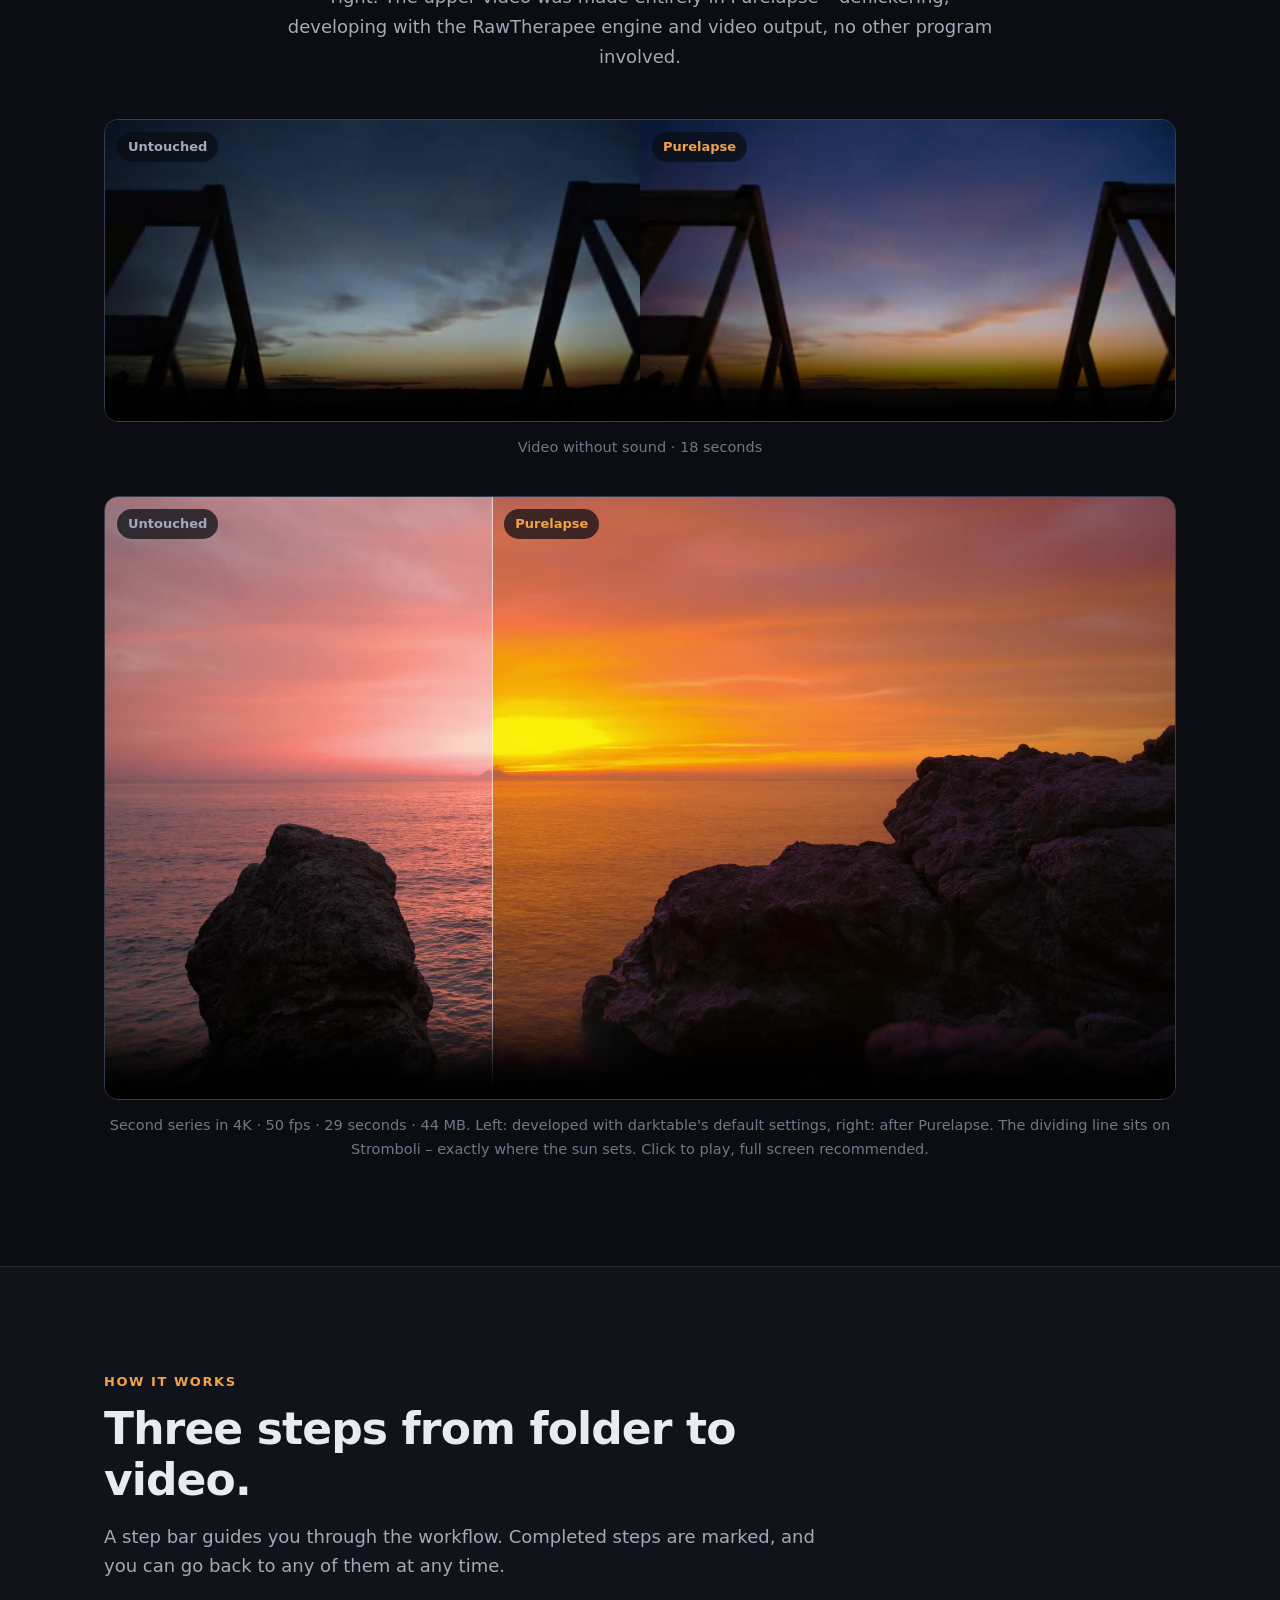
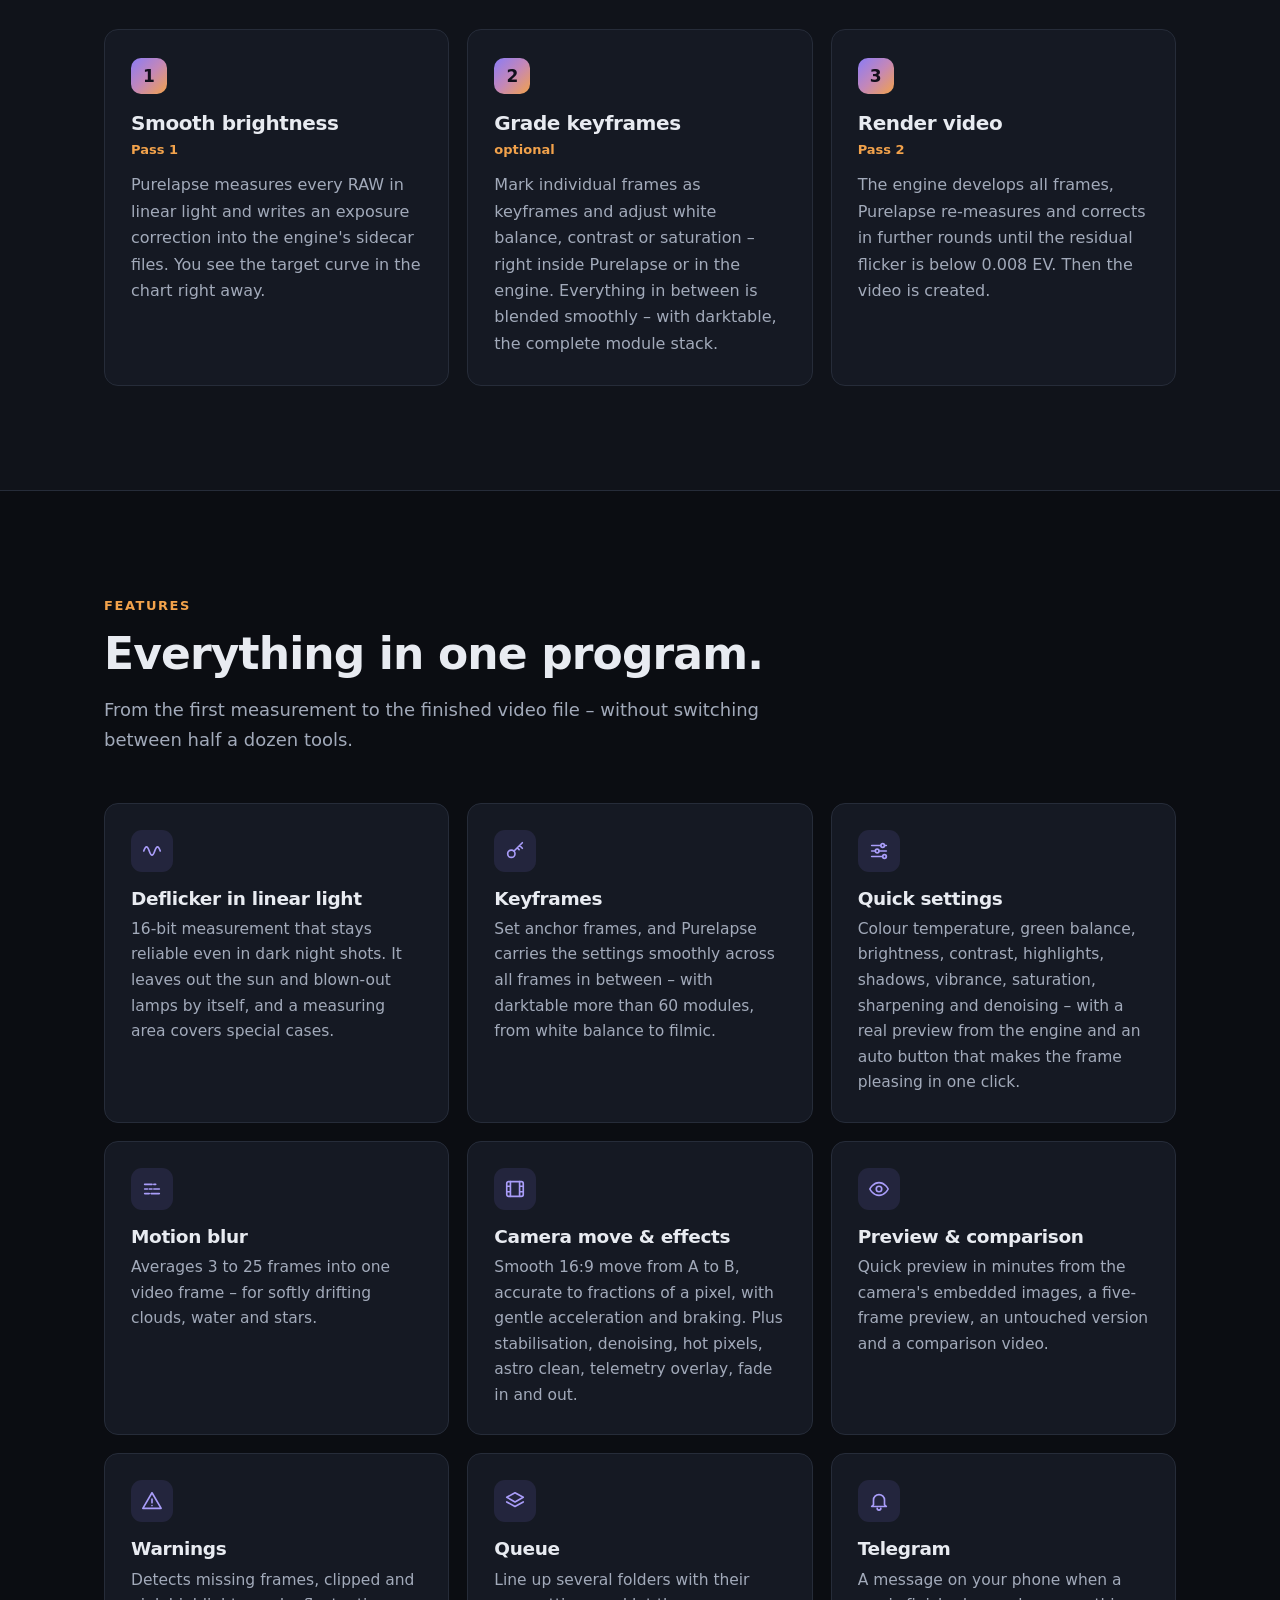
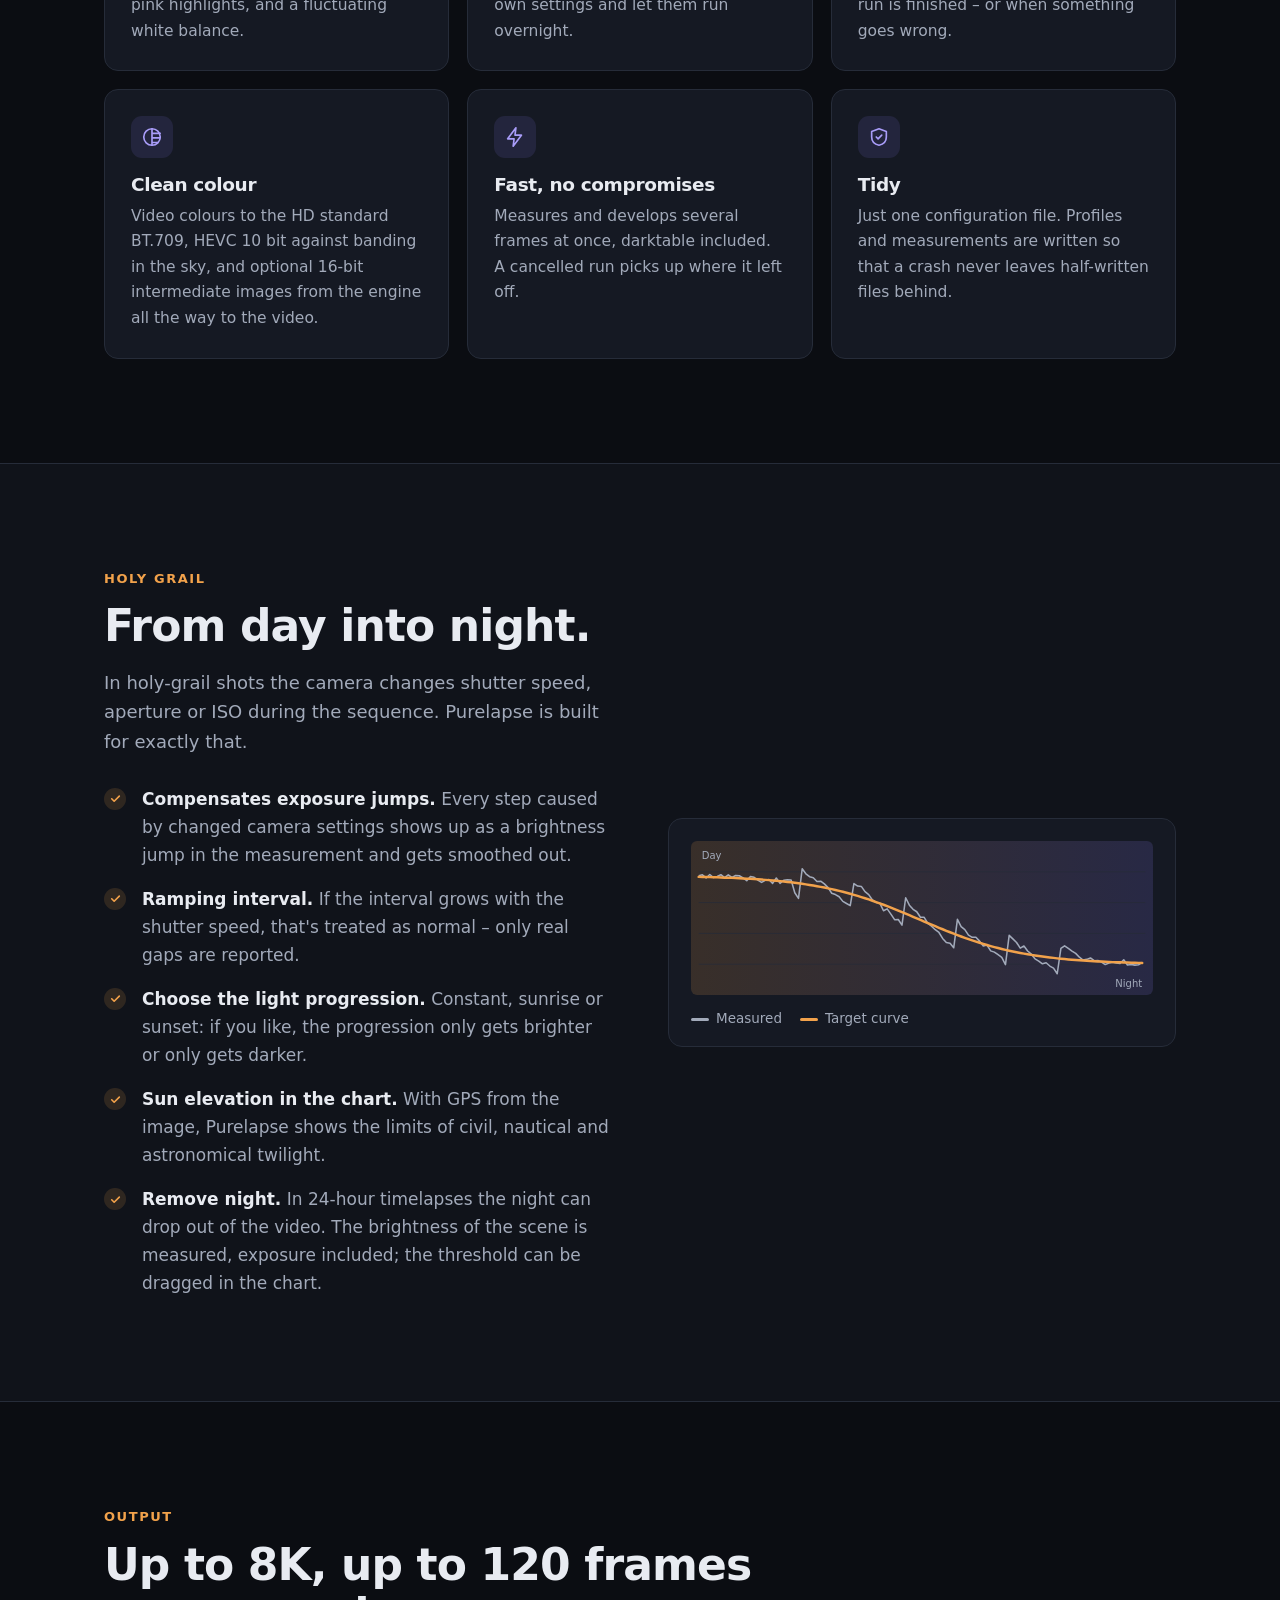
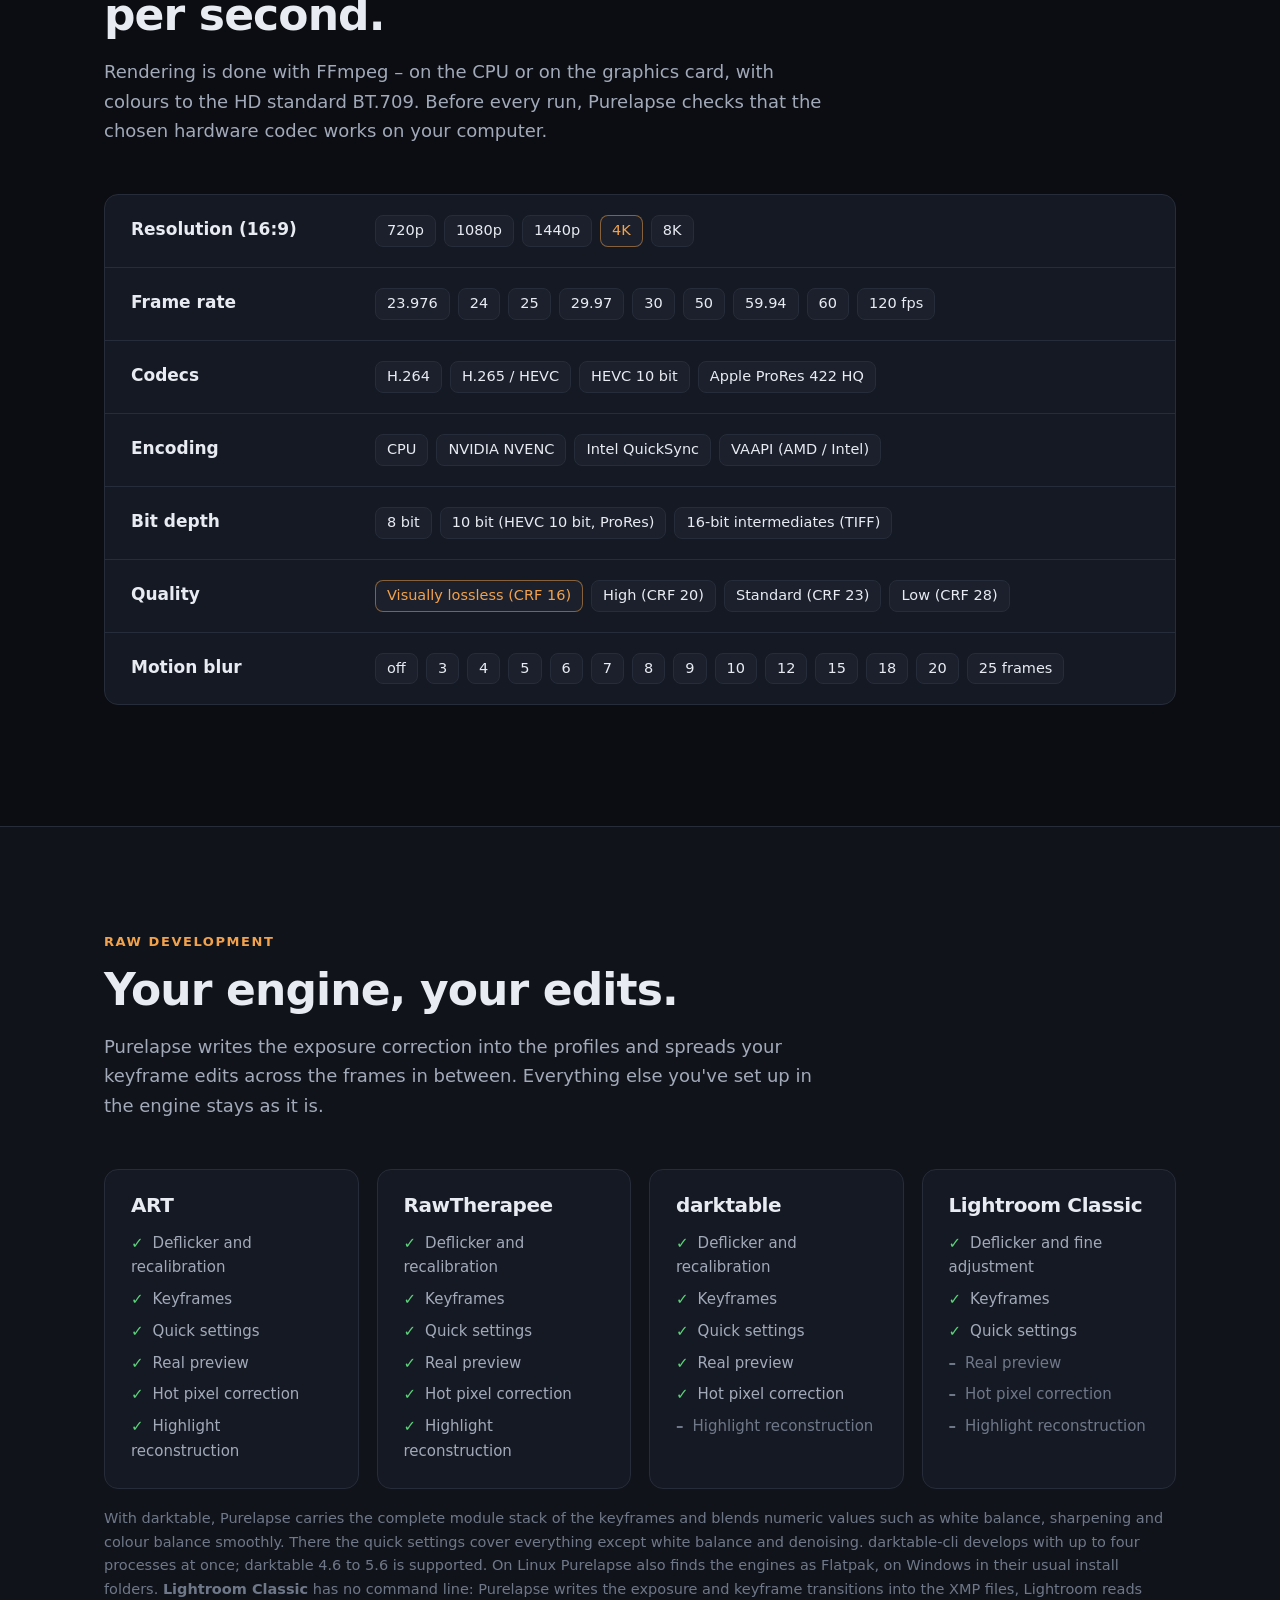
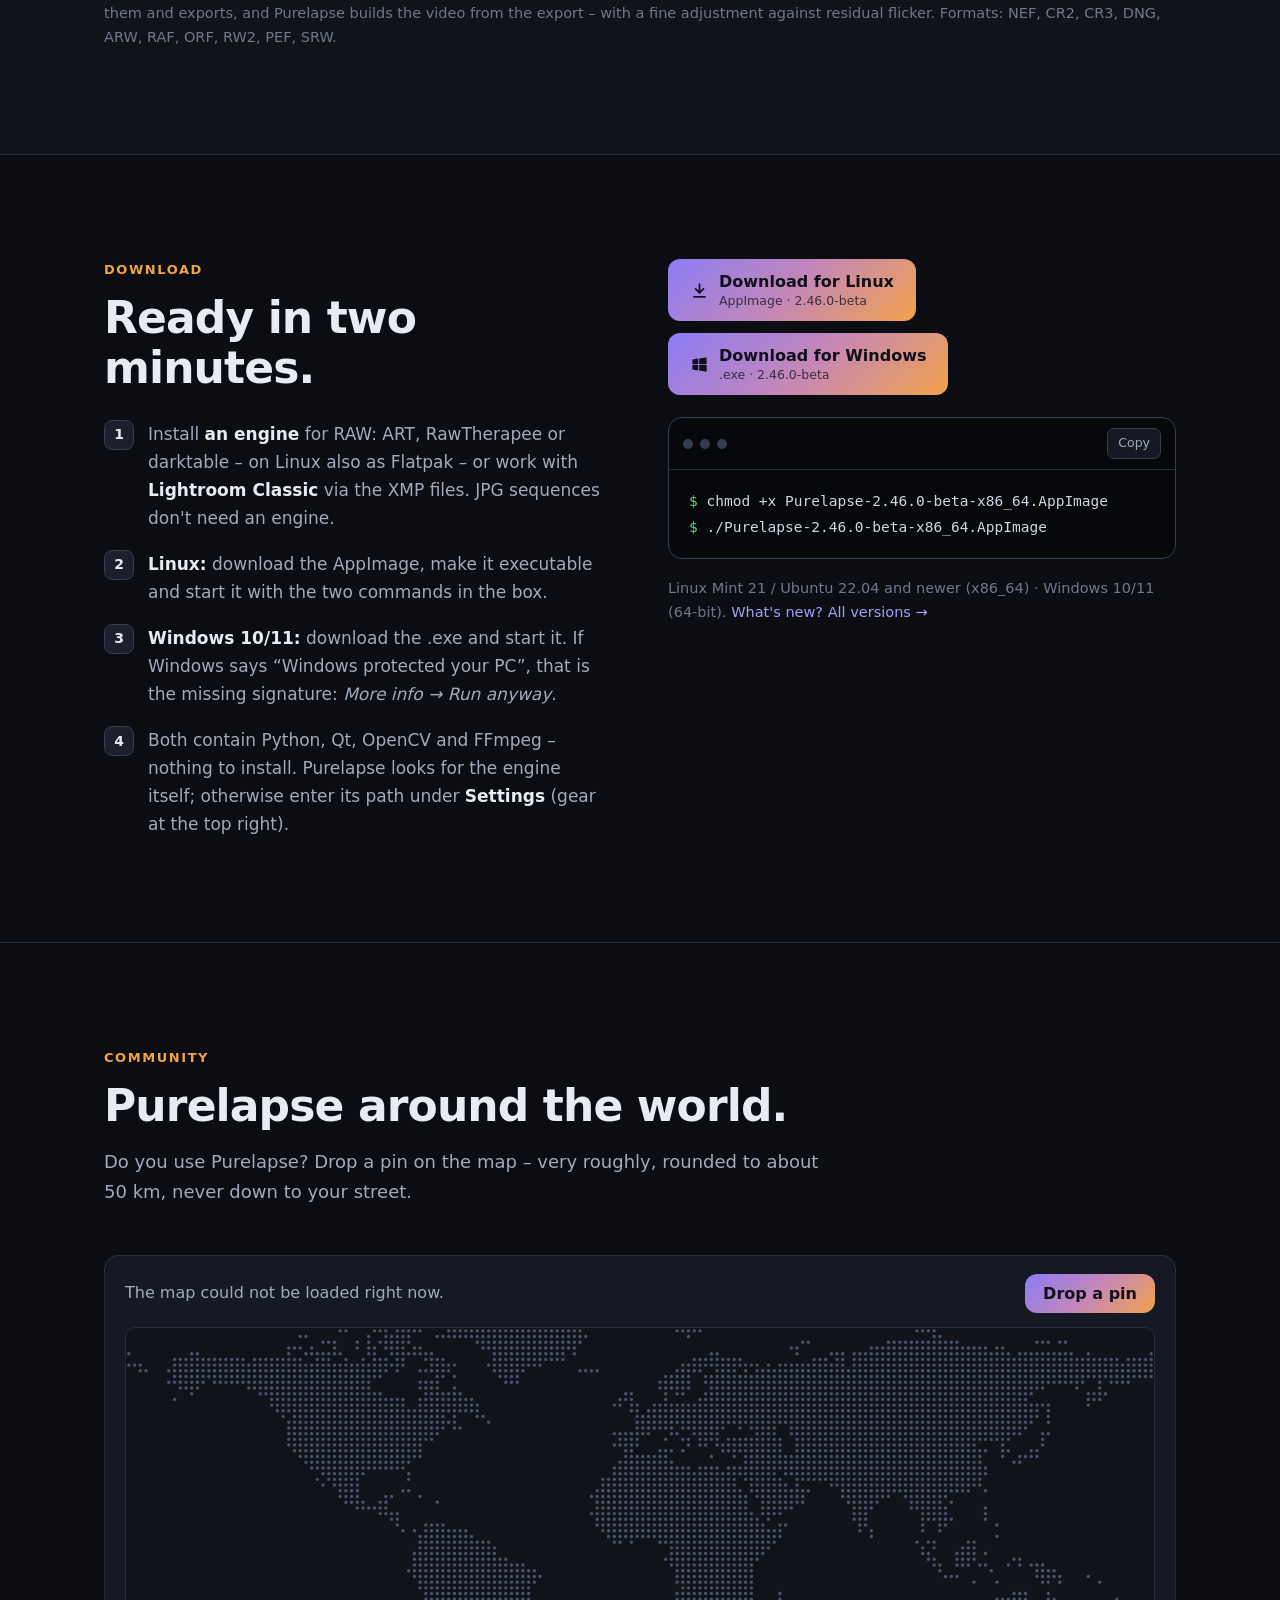
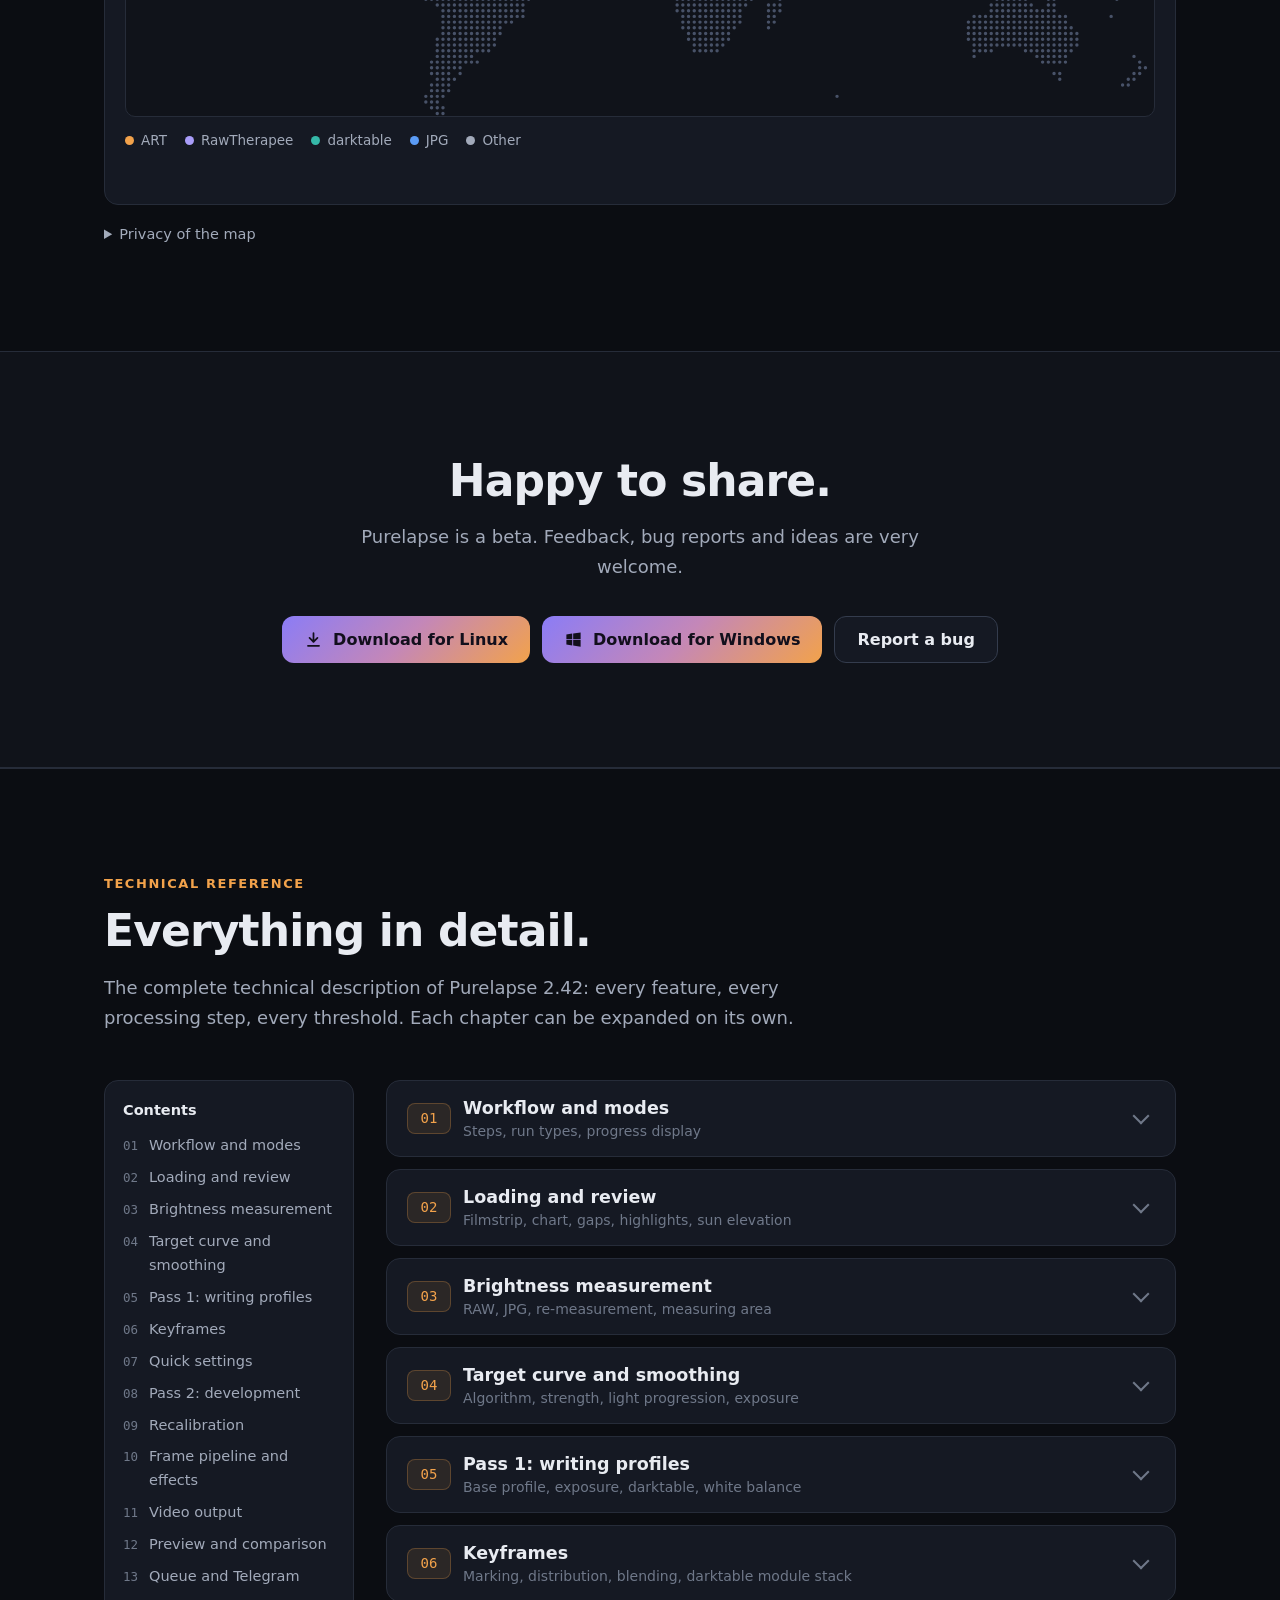
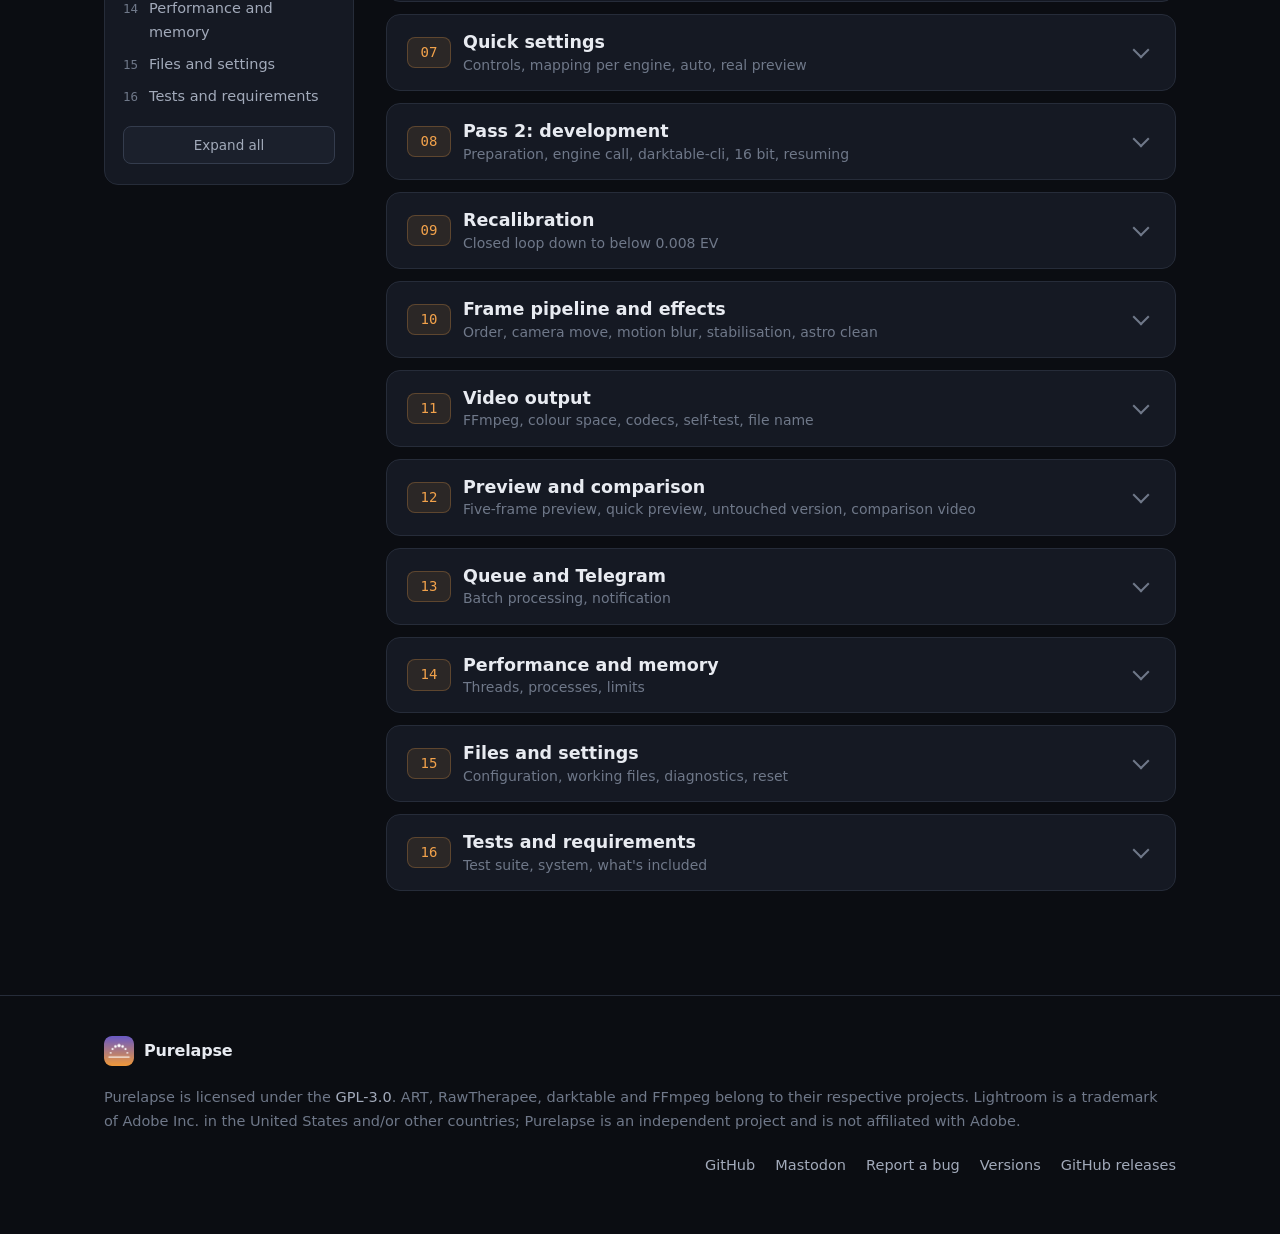
==== commit f993b828: "Markenhinweis zu Lightroom auf der Webseite und in den READMEs" ====
--- a/docs/index.html
+++ b/docs/index.html
@@ -803,7 +803,7 @@
 <footer>
   <div class="wrap">
     <a class="brand" href="index.html"><img src="assets/icon.png" alt="" width="24" height="24">Purelapse</a>
-    <span>Purelapse steht unter der <a href="https://github.com/purelapse/purelapse/blob/main/LICENSE">GPL-3.0</a>. ART, RawTherapee, darktable und FFmpeg gehören ihren jeweiligen Projekten.</span>
+    <span>Purelapse steht unter der <a href="https://github.com/purelapse/purelapse/blob/main/LICENSE">GPL-3.0</a>. ART, RawTherapee, darktable und FFmpeg gehören ihren jeweiligen Projekten. Lightroom ist eine Marke von Adobe Inc. in den USA und/oder anderen Ländern; Purelapse ist ein unabhängiges Projekt und steht in keiner Verbindung zu Adobe.</span>
     <nav aria-label="Links"><a href="https://github.com/purelapse/purelapse">GitHub</a><a rel="me" href="https://mastodon.social/@purelapse">Mastodon</a><a href="https://github.com/purelapse/purelapse/issues">Fehler melden</a><a href="versionen.html">Versionen</a><a href="https://github.com/purelapse/purelapse/releases">GitHub-Releases</a></nav>
   </div>
 </footer>
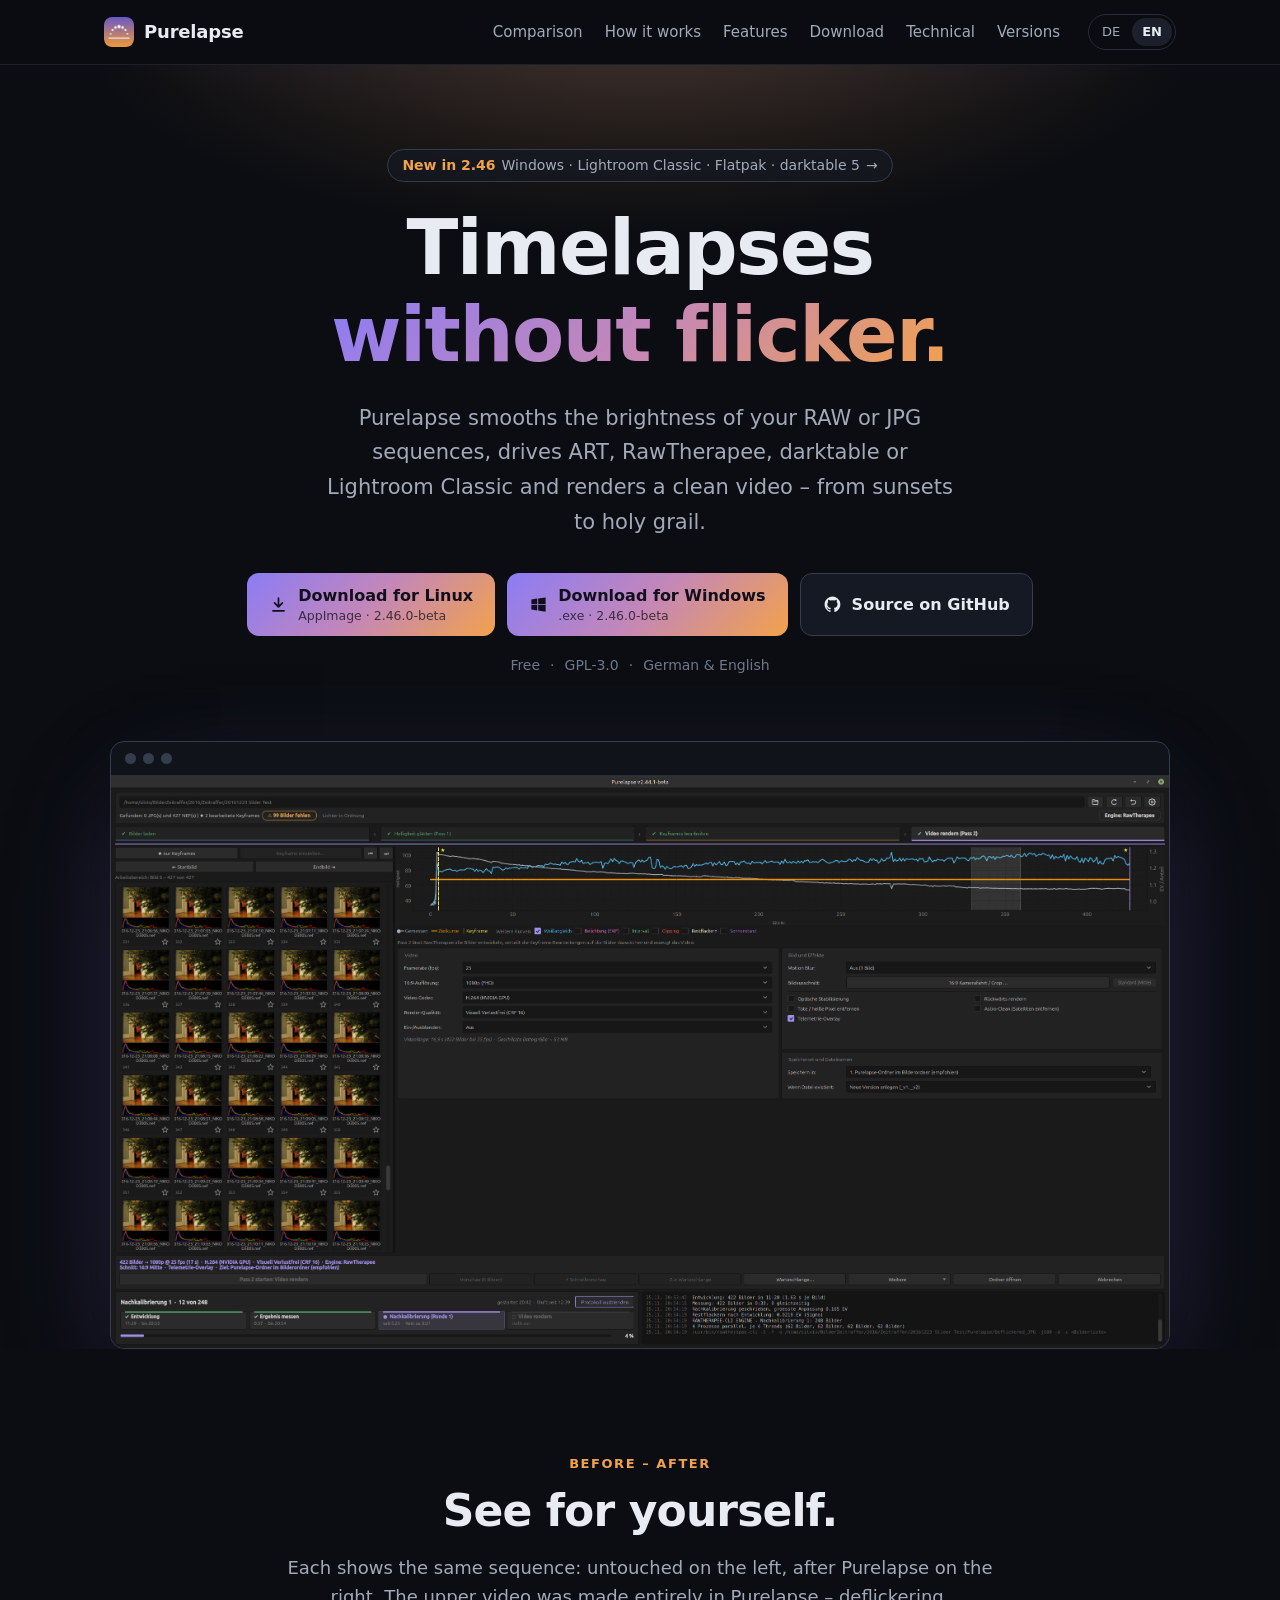
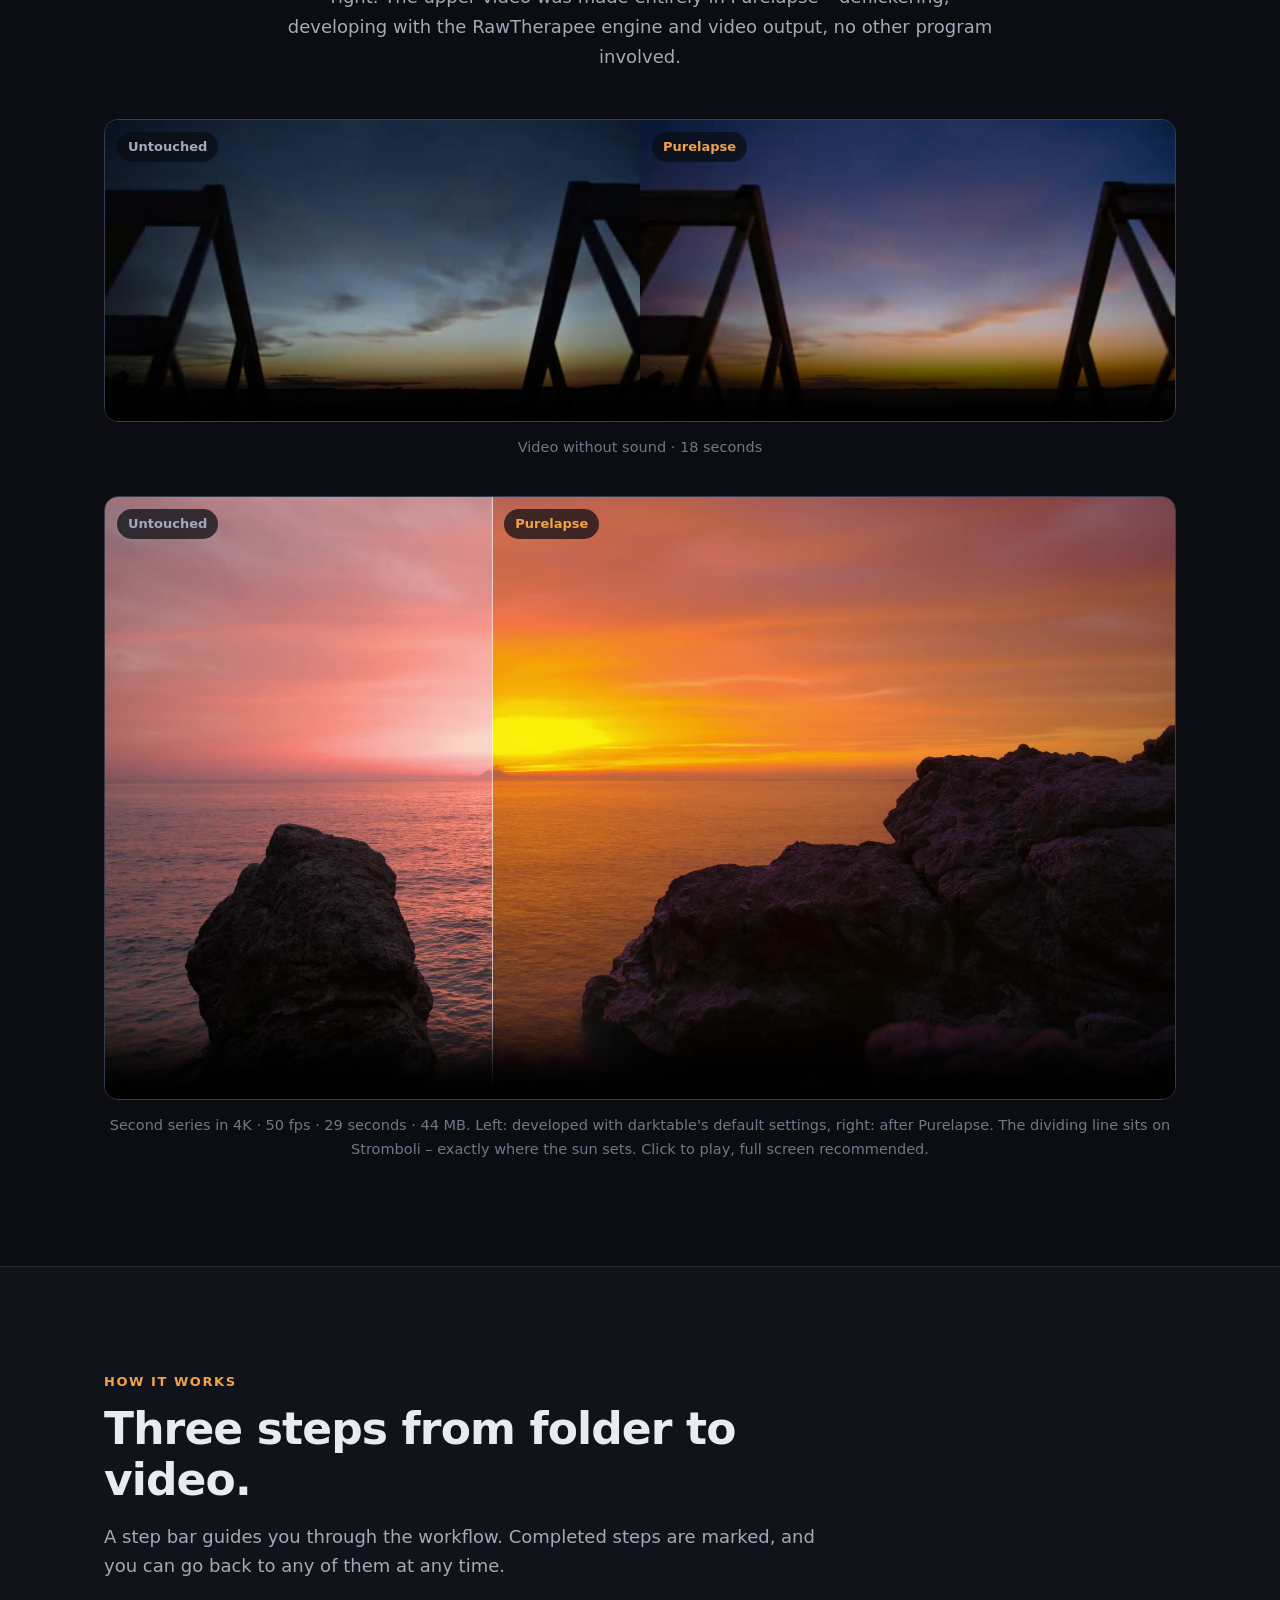
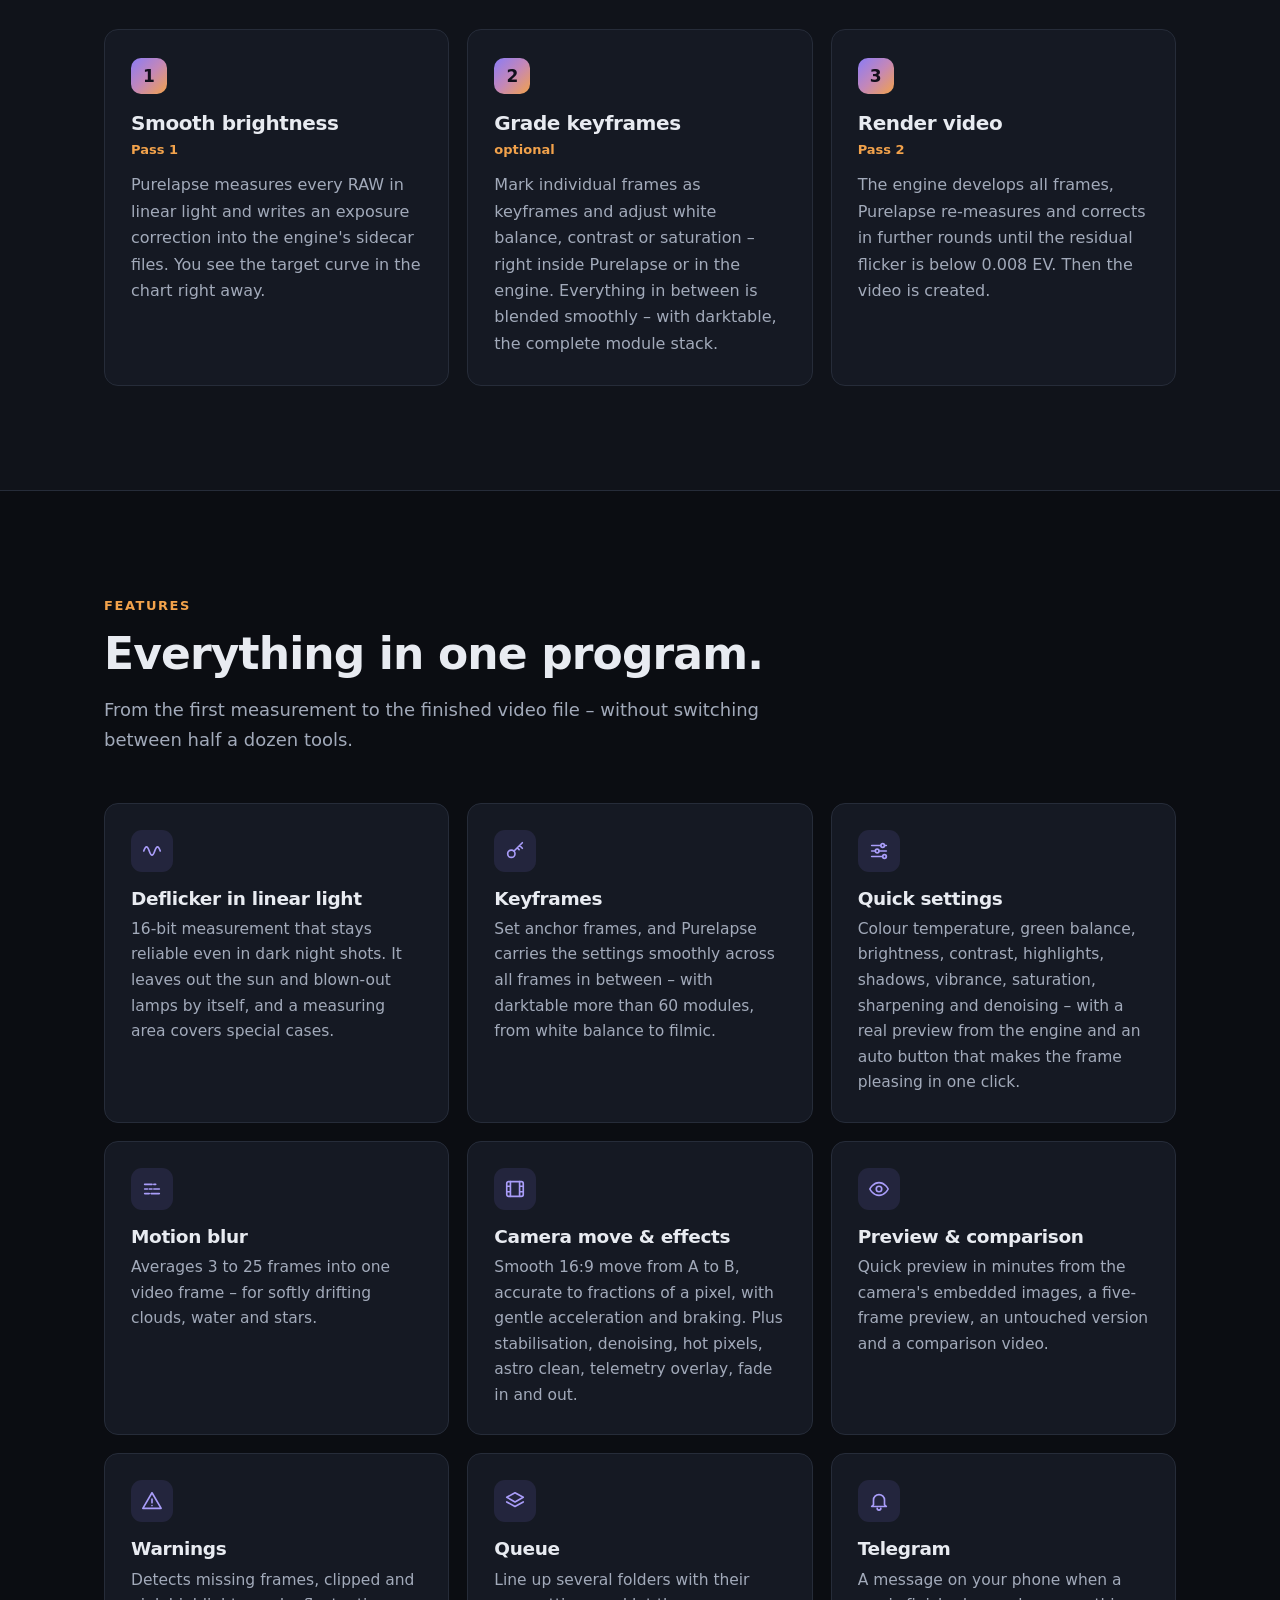
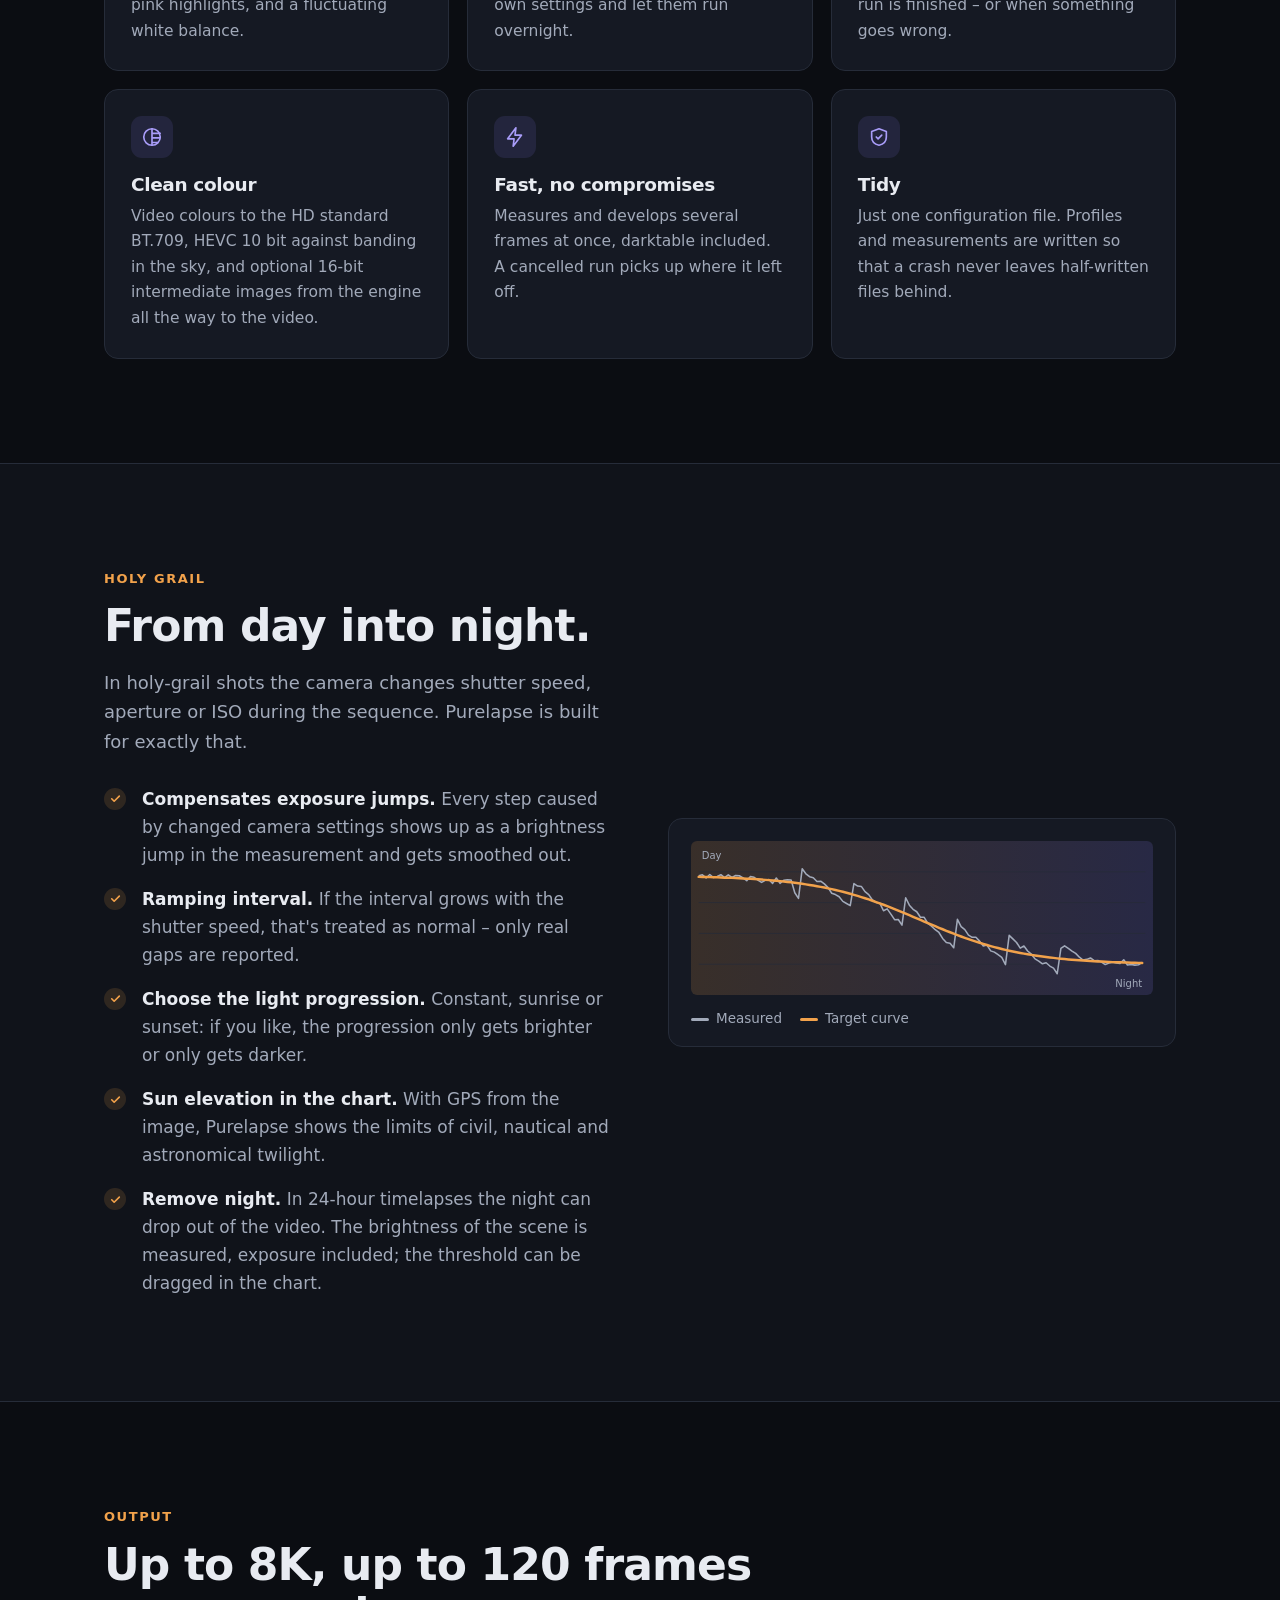
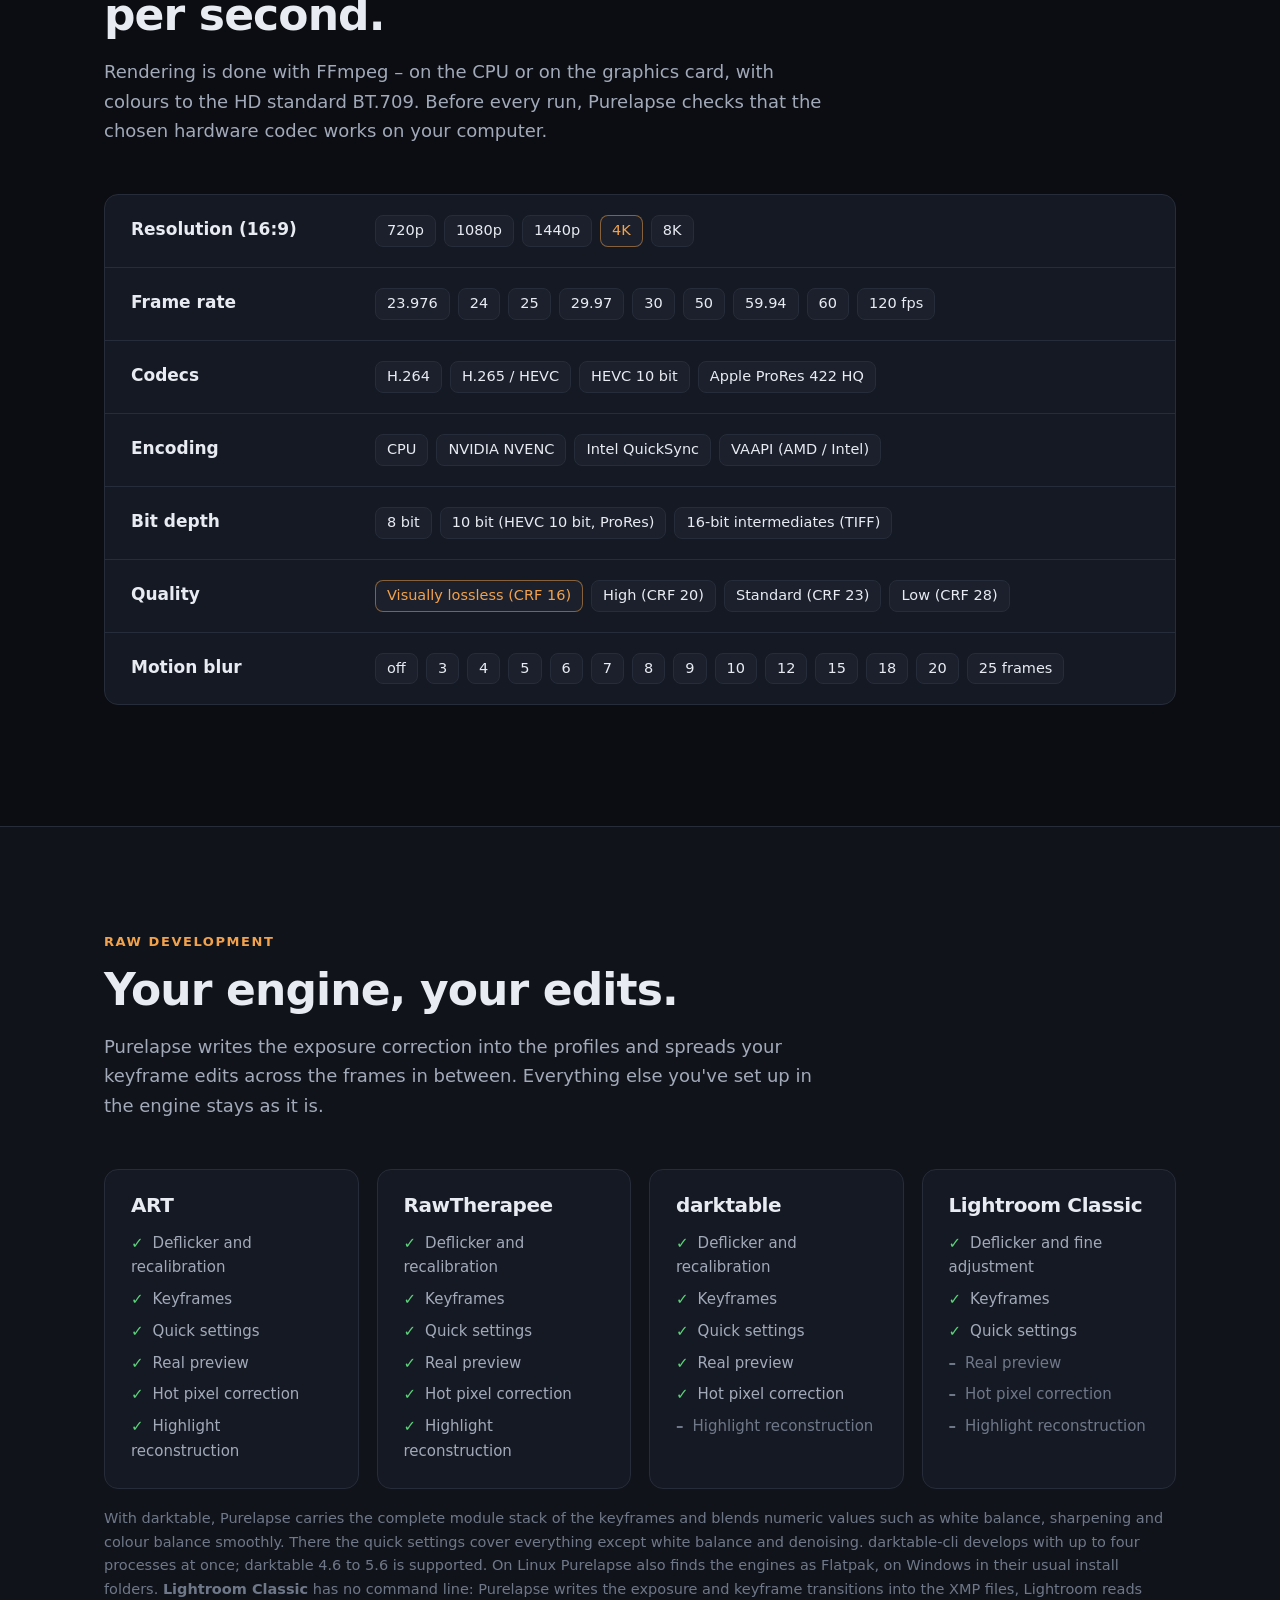
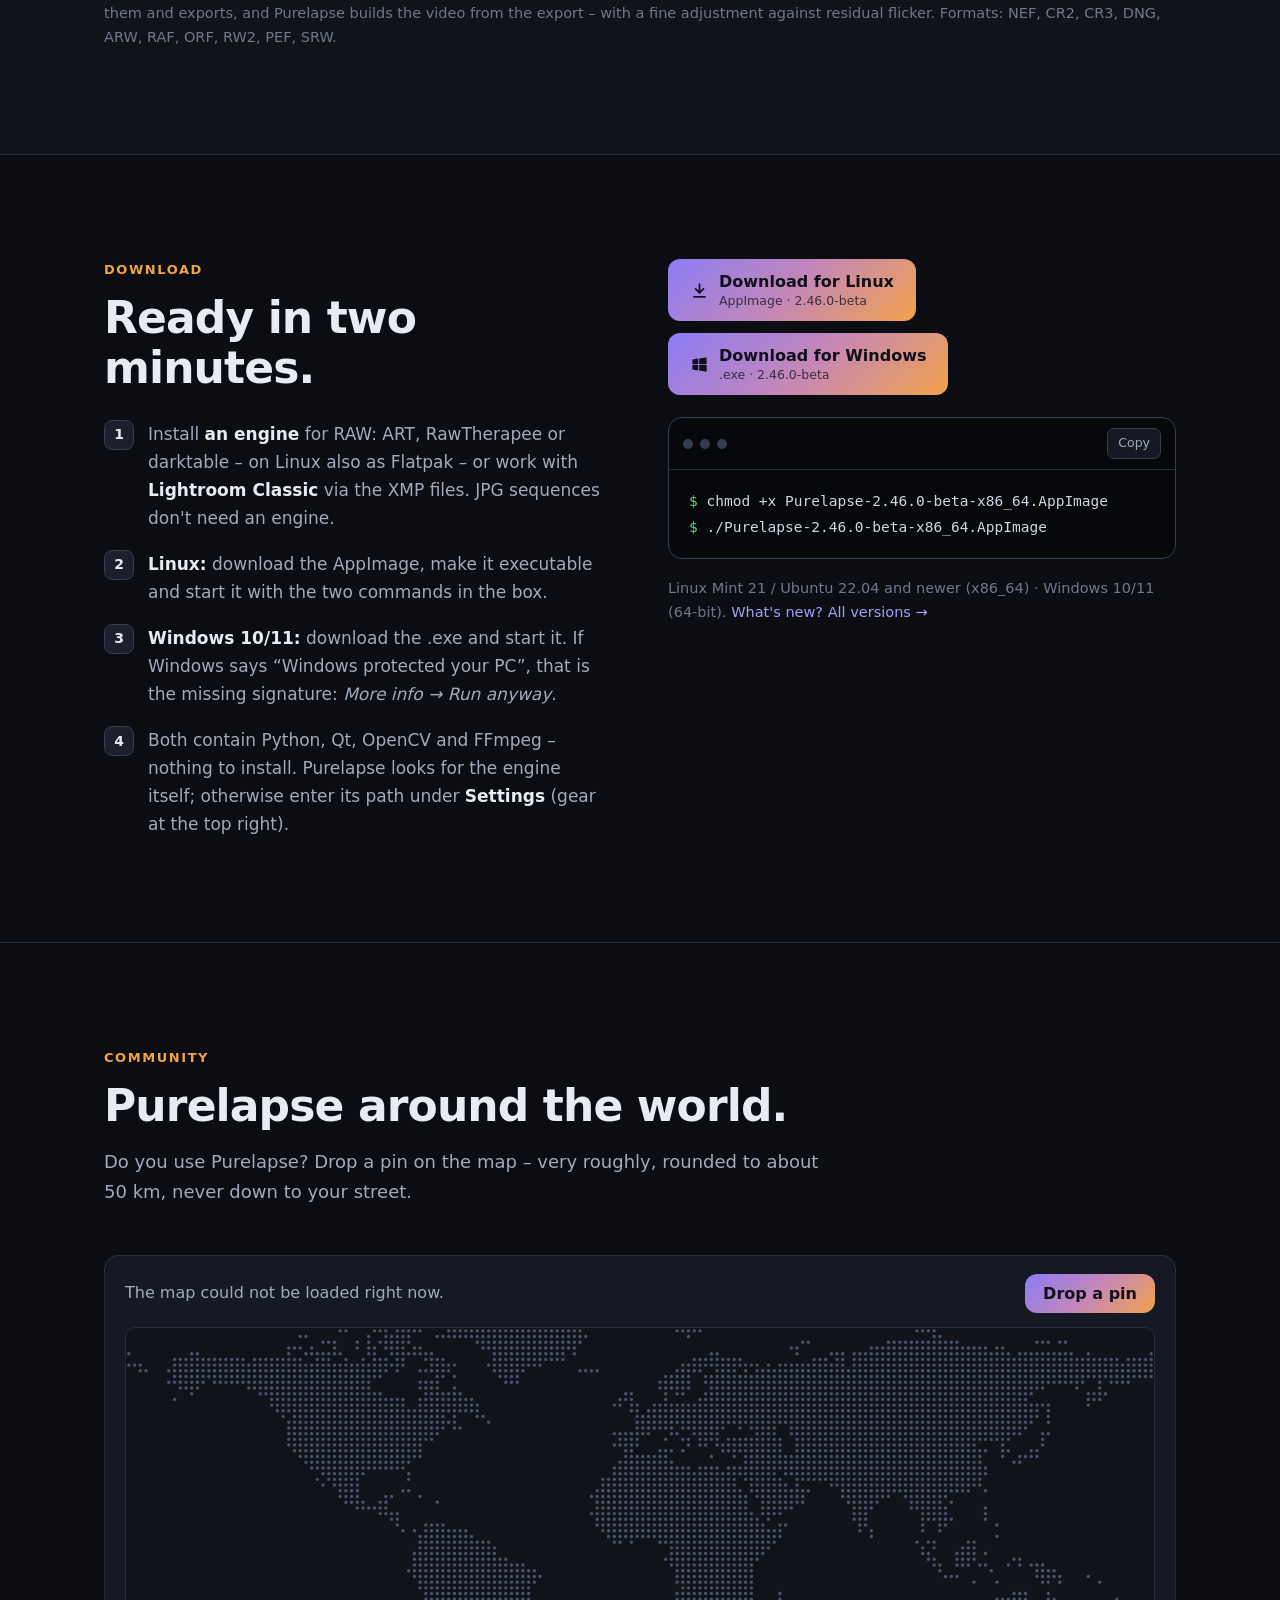
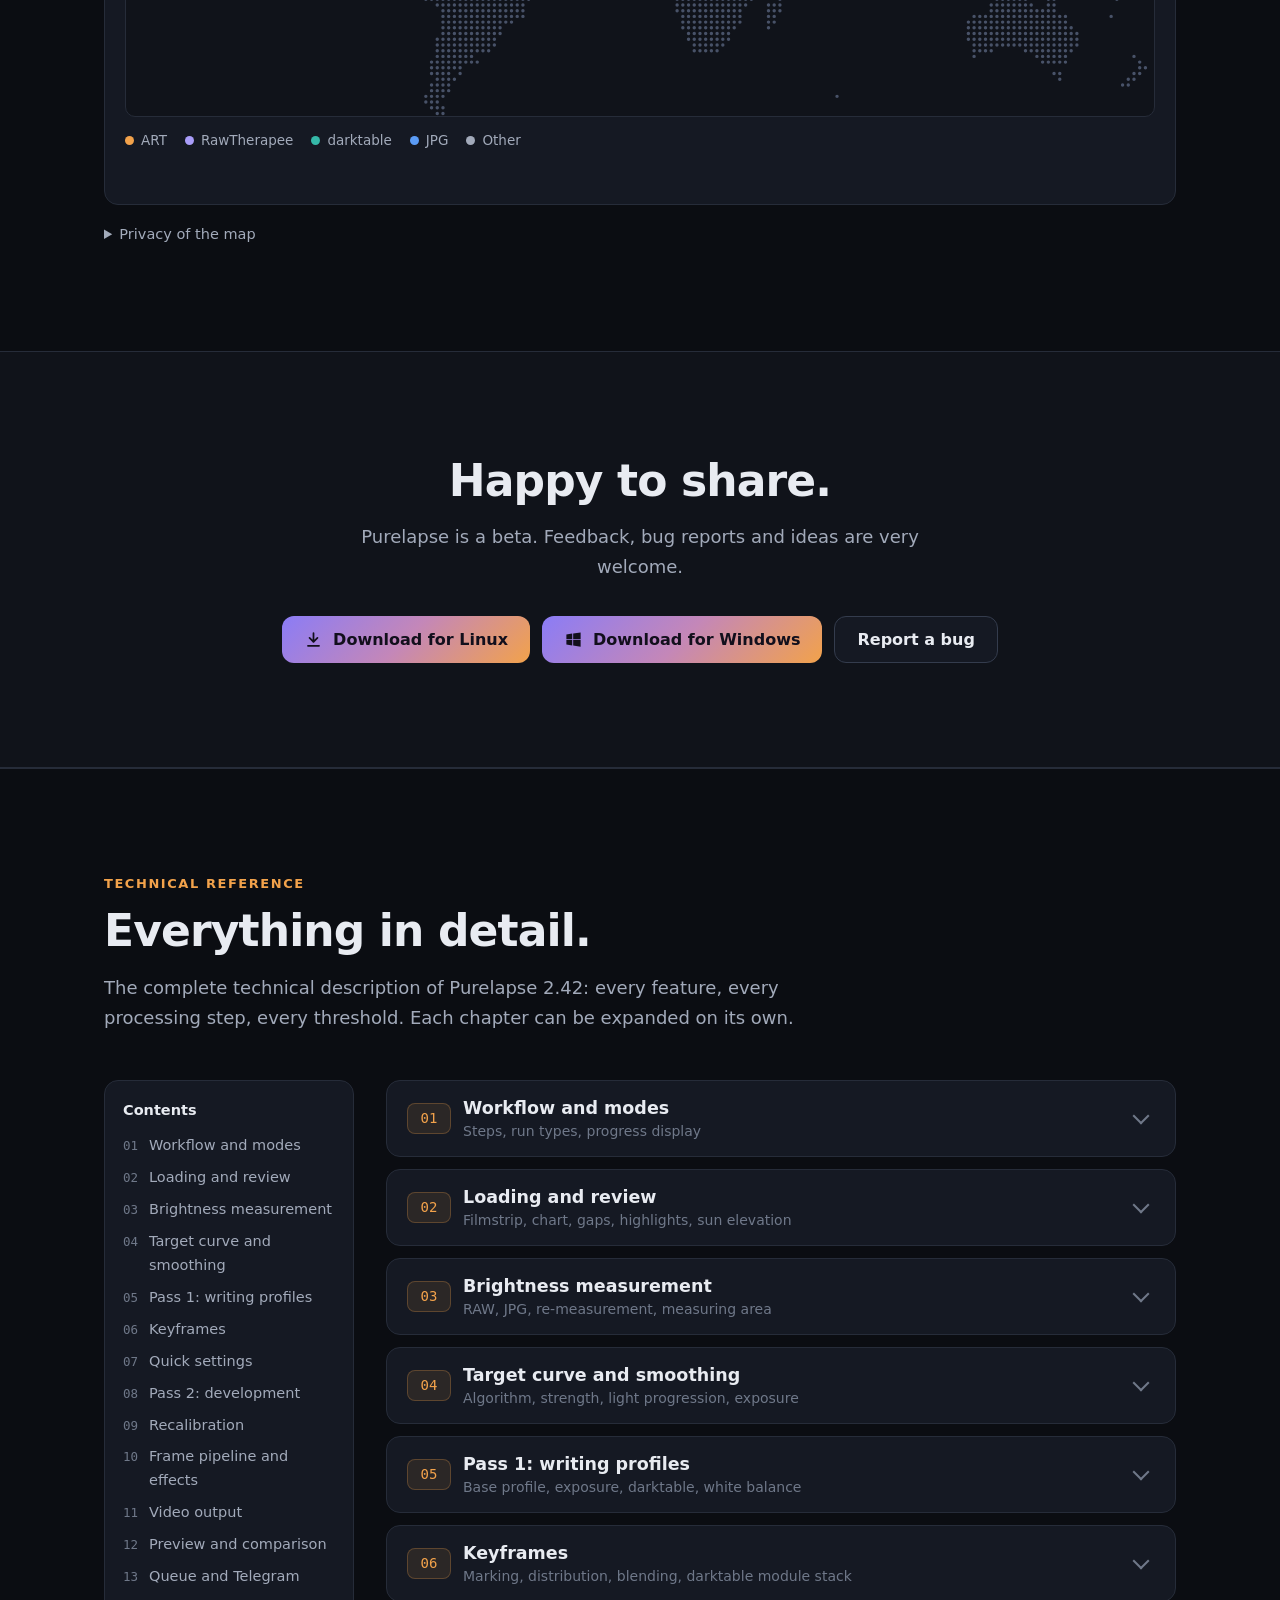
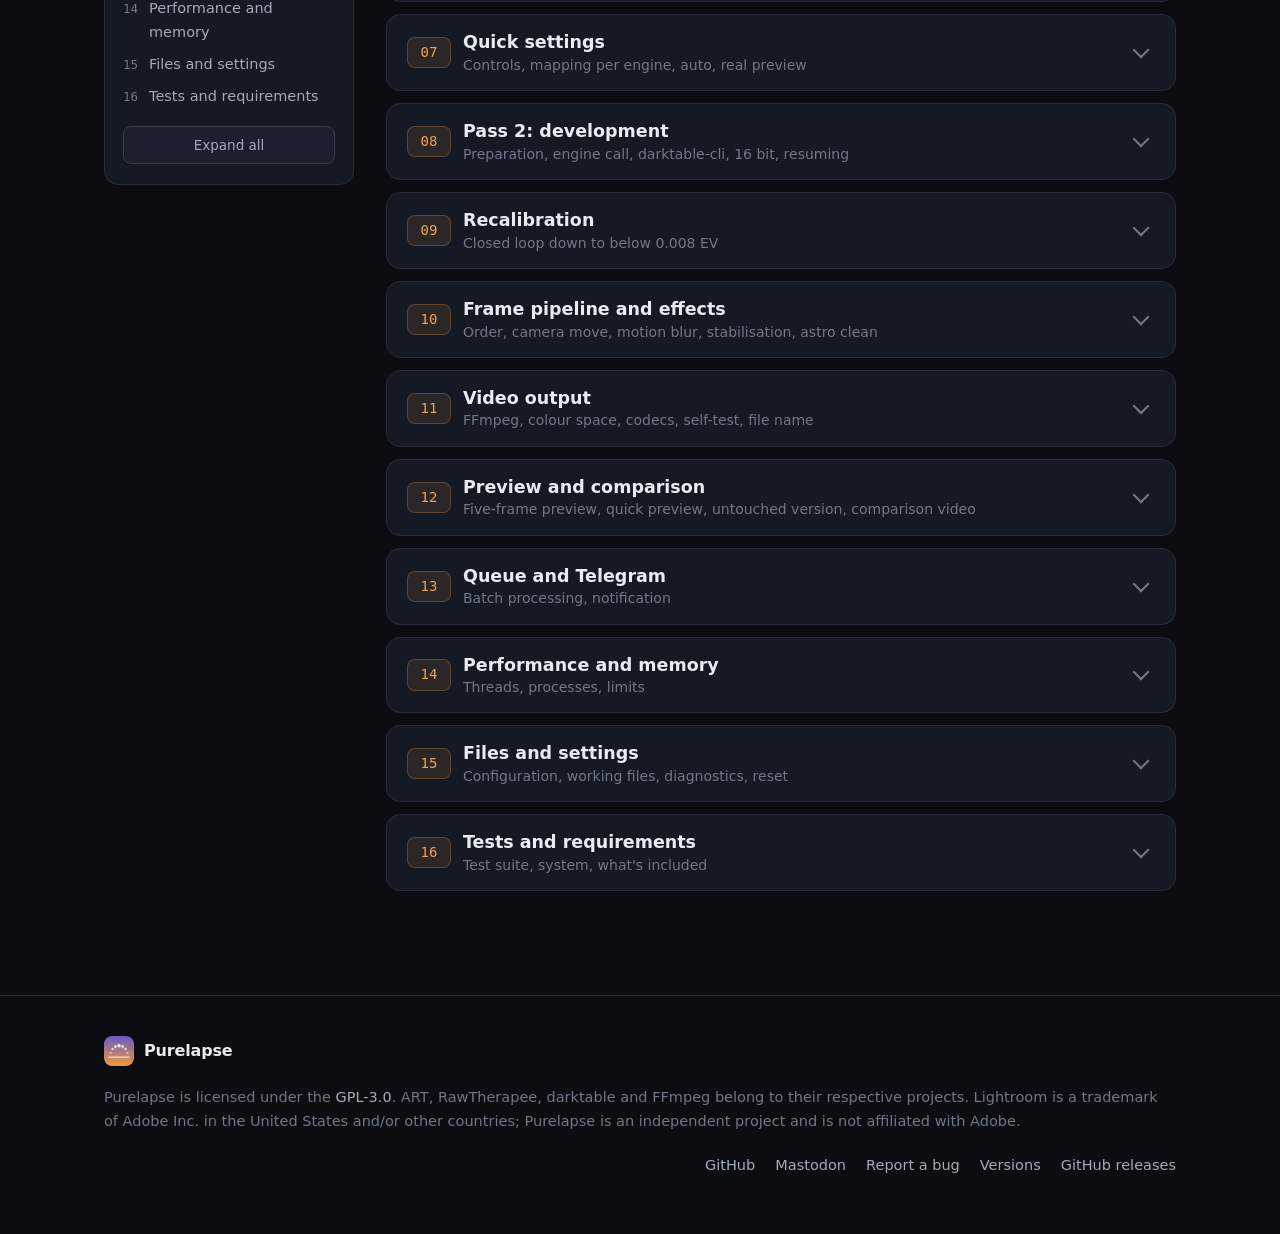
==== commit edfbf614: "Neues Icon, 16-Bit-Schalter beim Video, Hochladen sagt die nächsten Schritte" ====
--- a/docs/index.html
+++ b/docs/index.html
@@ -563,7 +563,7 @@
                 <li>Ist ein Export älter als seine XMP (Keyframe danach geändert), beginnt Pass 2 wieder mit Schritt 1. Fehlen einzelne Bilder, nennt Purelapse sie, ohne etwas neu zu schreiben.</li>
               </ul>
               <h4>16-Bit-Zwischenbilder</h4>
-              <p>Option in den Einstellungen. Die Engine entwickelt nach 16-Bit-TIFF, das Video wird durchgehend in 16 Bit gerechnet (Übergabe an FFmpeg als <code>bgr48le</code>). Feine Verläufe im Himmel bleiben frei von Stufen, besonders mit HEVC 10 Bit oder ProRes. Vorher prüft Purelapse den Platz: <code>Breite × Höhe × 6 Byte × 0,85</code> je Bild, plus 5 % Reserve (bei 24 Megapixeln rund 120 MB je Bild). Wer umschaltet, bekommt die Bilder neu entwickelt.</p>
+              <p>Schalter im Bereich „Video“ (nur bei RAW), in der Regel nicht nötig. Ist er an, steht er dort in Warnfarbe mit dem Platzbedarf der Serie und in der Zusammenfassung – damit er nicht versehentlich an bleibt. Die Engine entwickelt nach 16-Bit-TIFF, das Video wird durchgehend in 16 Bit gerechnet (Übergabe an FFmpeg als <code>bgr48le</code>). Feine Verläufe im Himmel bleiben frei von Stufen, besonders mit HEVC 10 Bit oder ProRes. Vorher prüft Purelapse den Platz: <code>Breite × Höhe × 6 Byte × 0,85</code> je Bild, plus 5 % Reserve (bei 24 Megapixeln rund 120 MB je Bild). Wer umschaltet, bekommt die Bilder neu entwickelt.</p>
               <h4>Fortsetzen und Abbruch</h4>
               <ul>
                 <li>In <code>Purelapse/Deflickered_JPG/.purelapse_developed.json</code> merkt sich Purelapse je Bild den Fingerabdruck seines Profils (SHA-1) und das Format. Beim nächsten Lauf wird nur entwickelt, was fehlt oder dessen Profil sich geändert hat.</li>
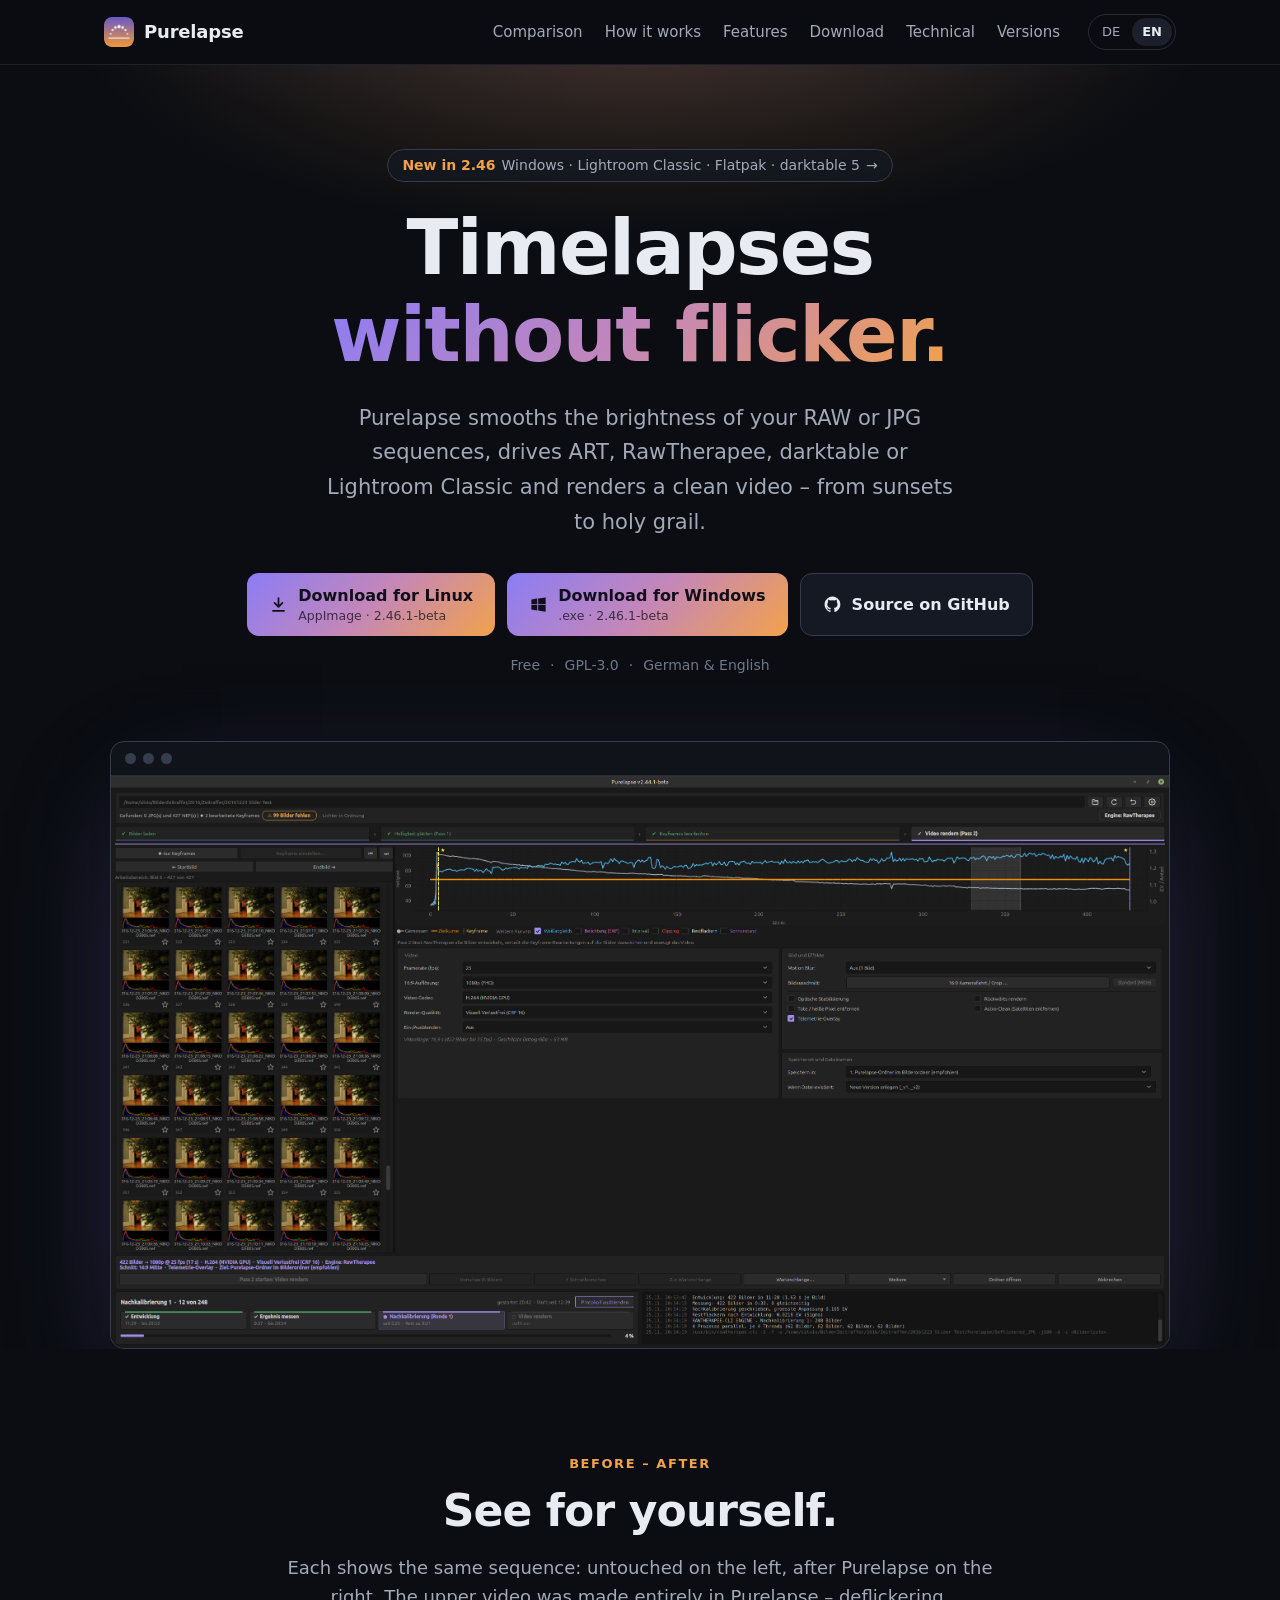
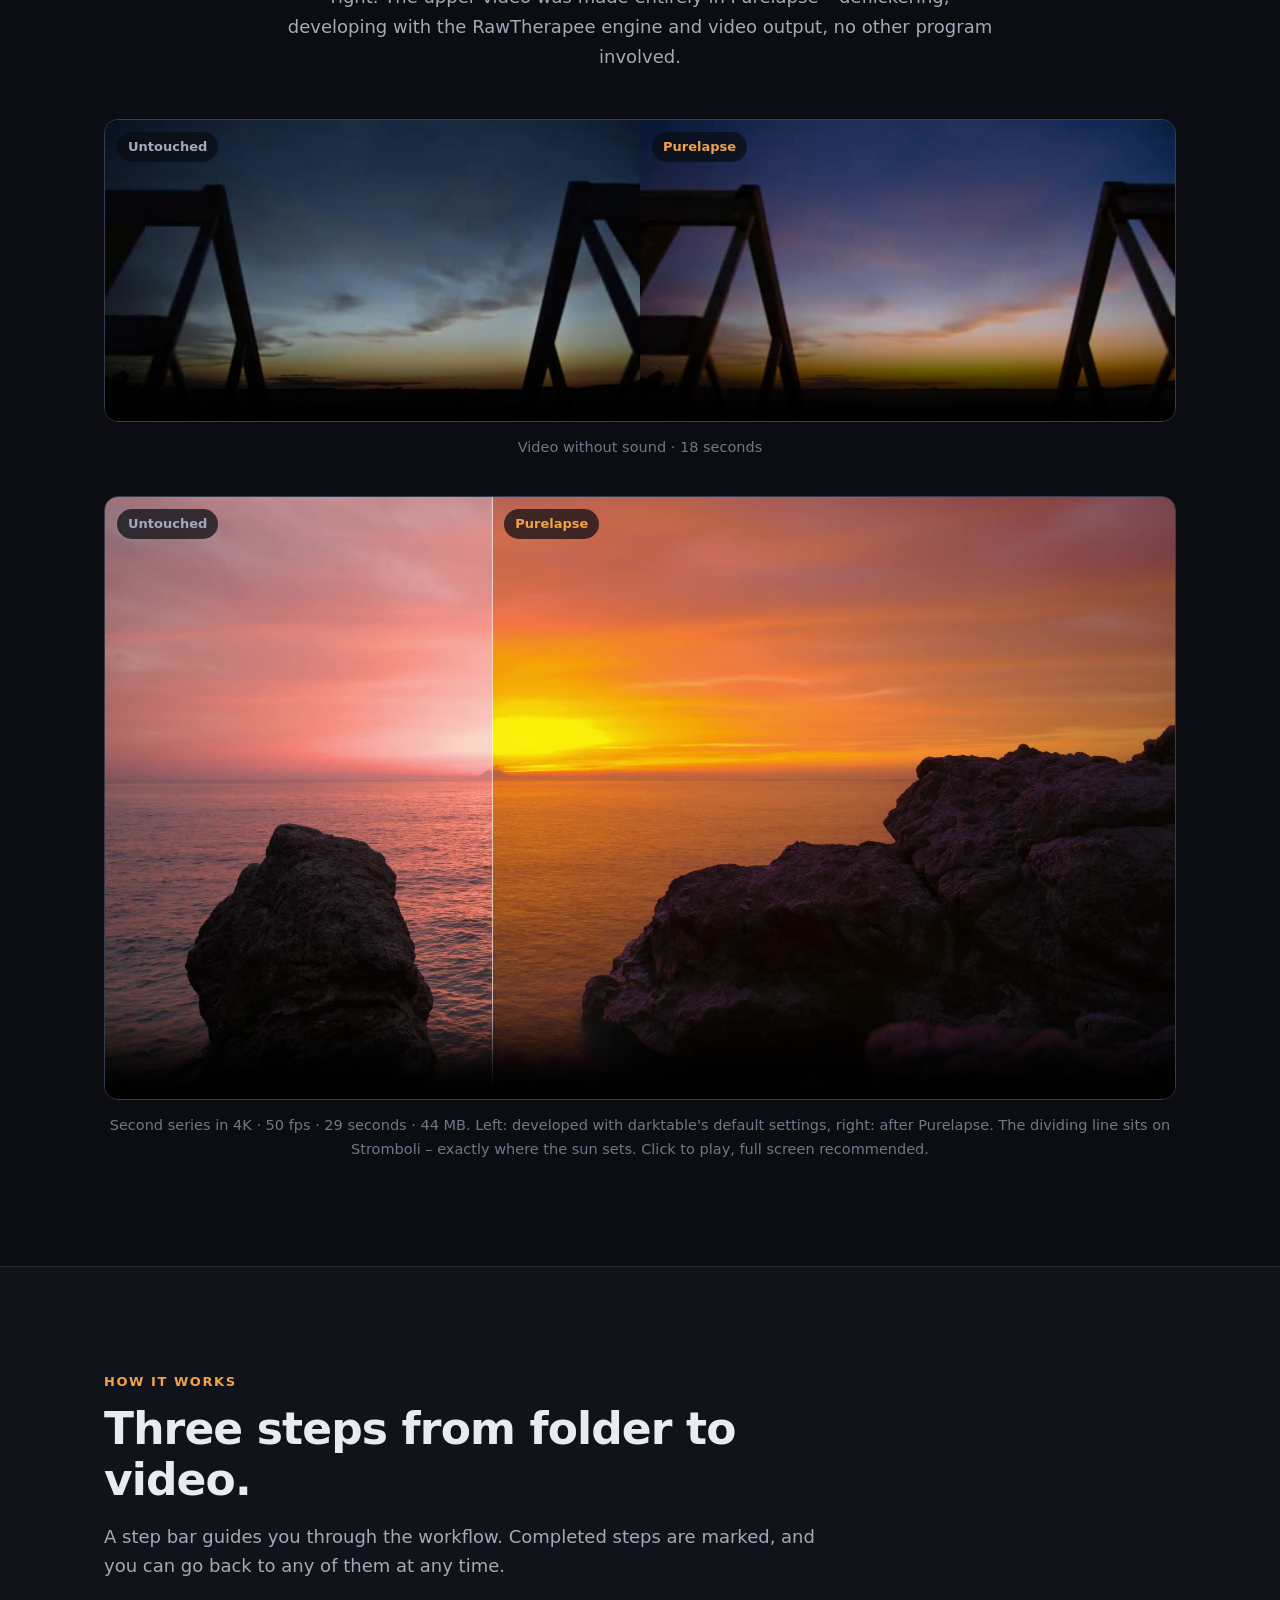
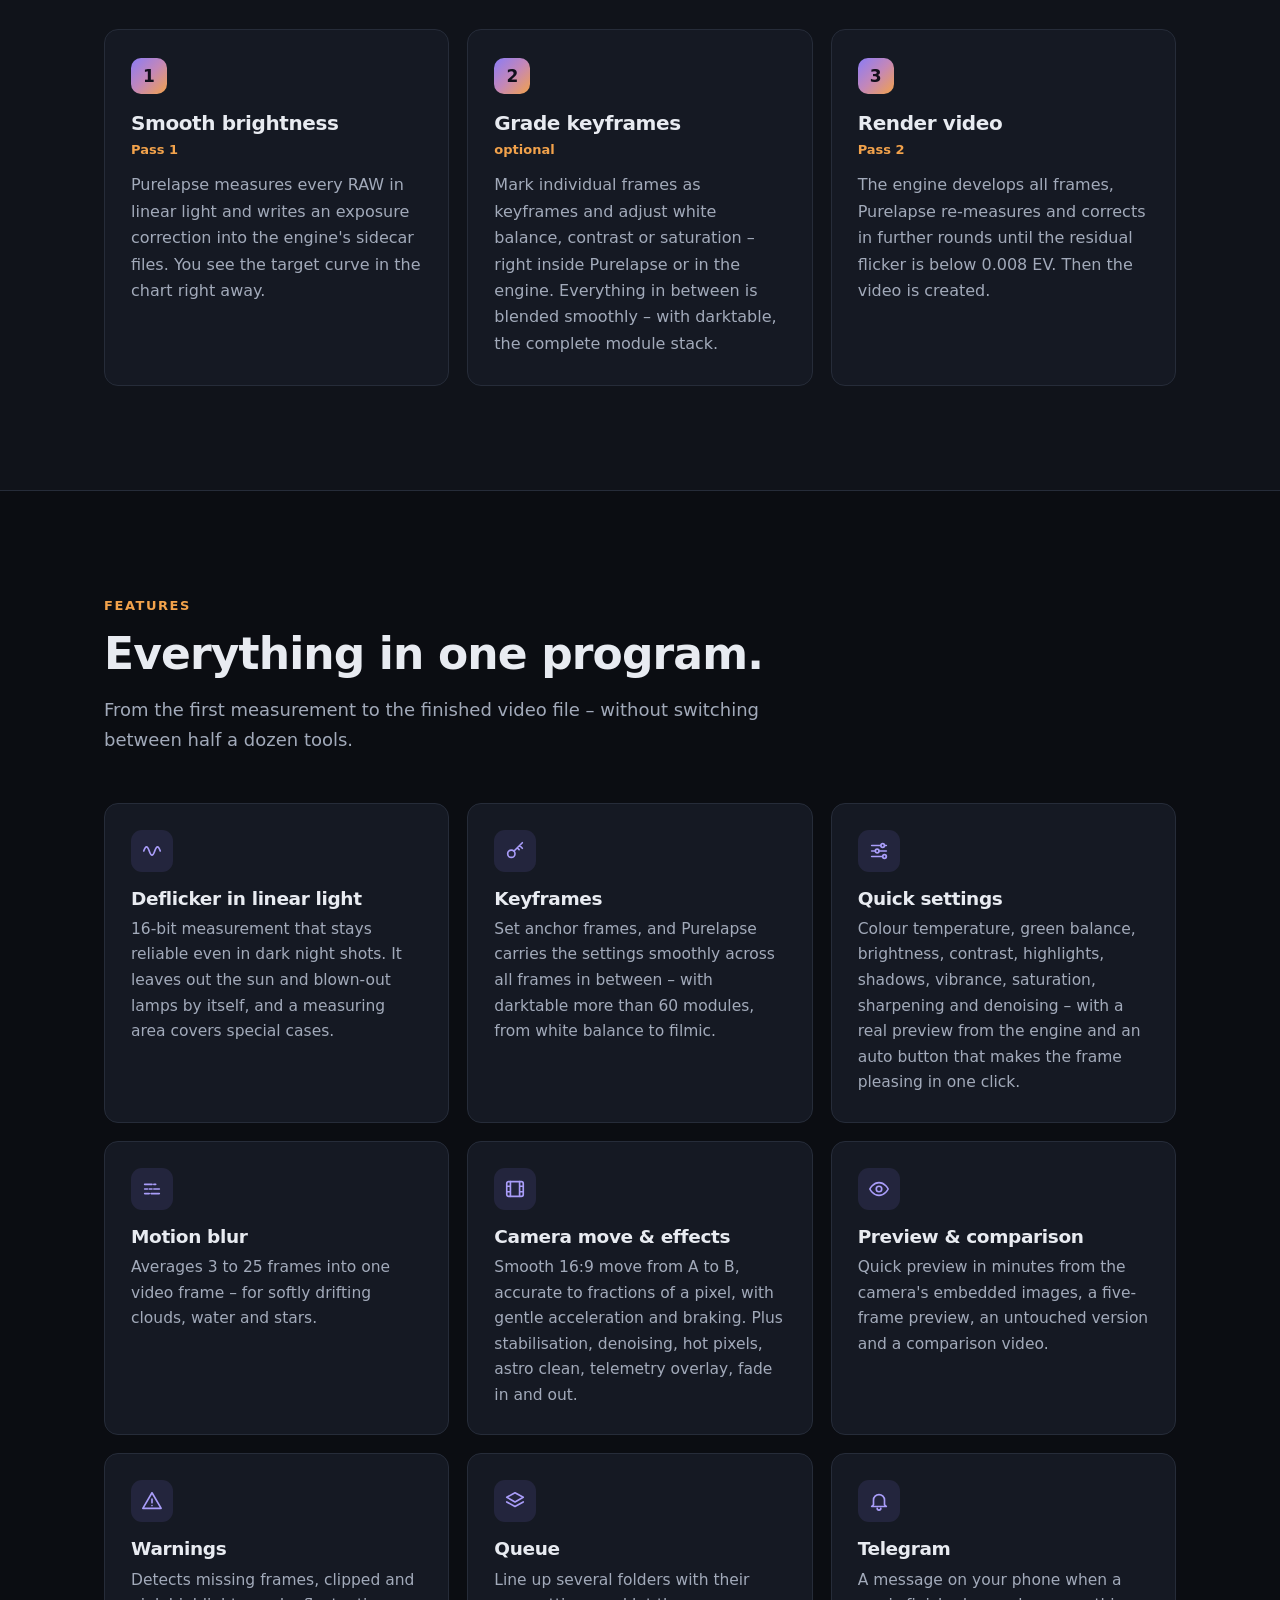
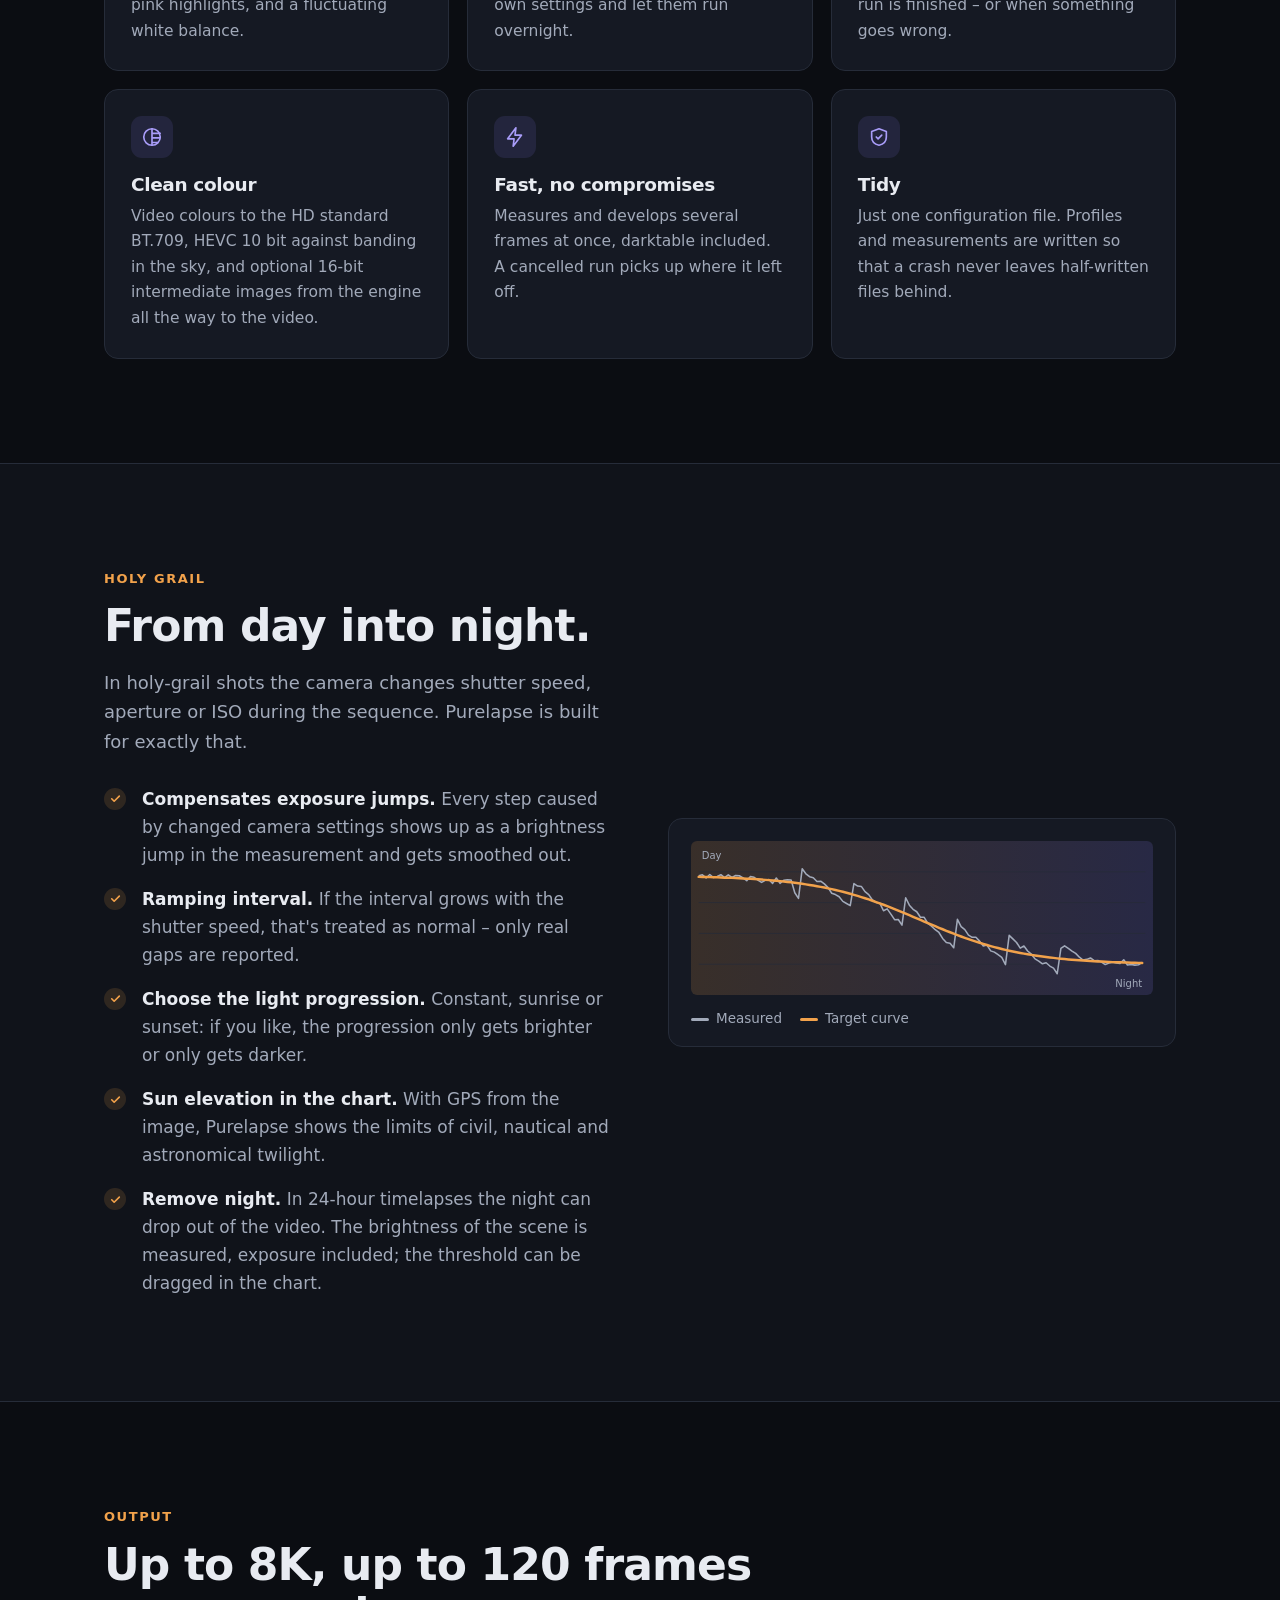
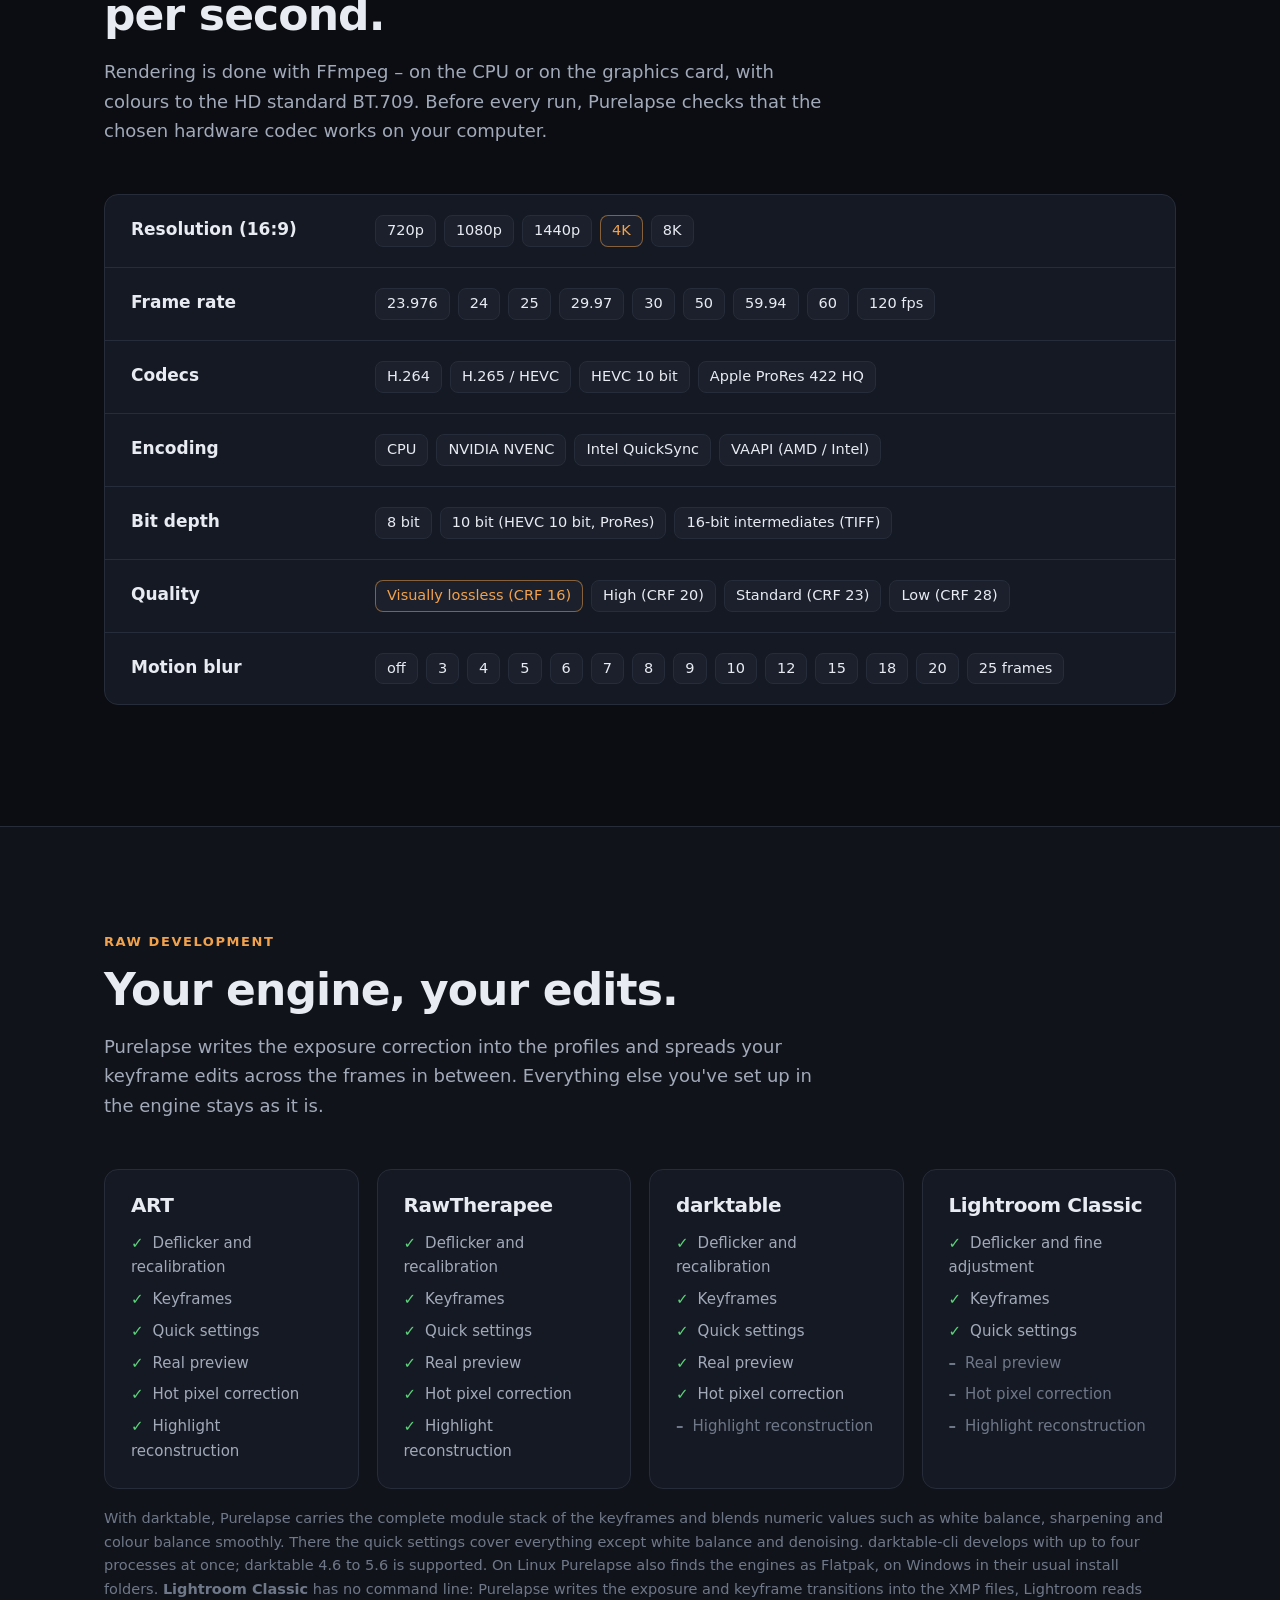
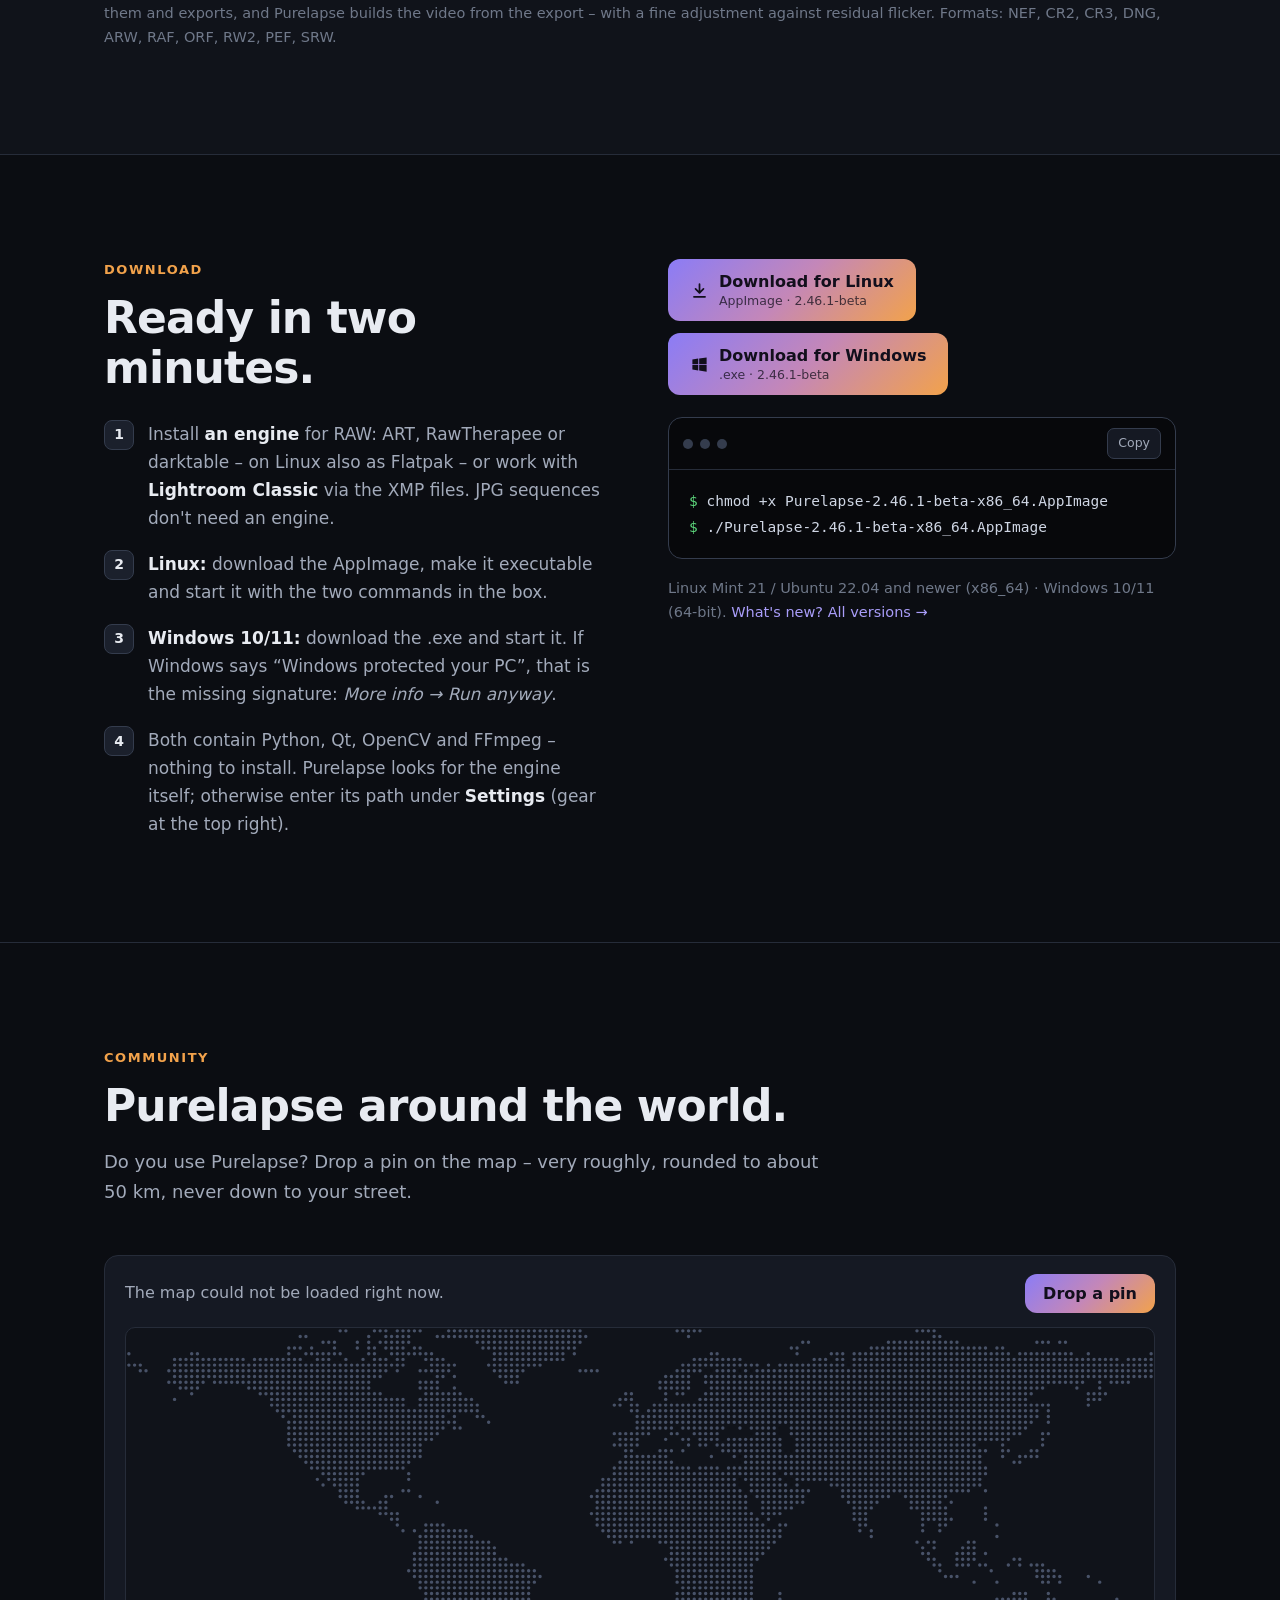
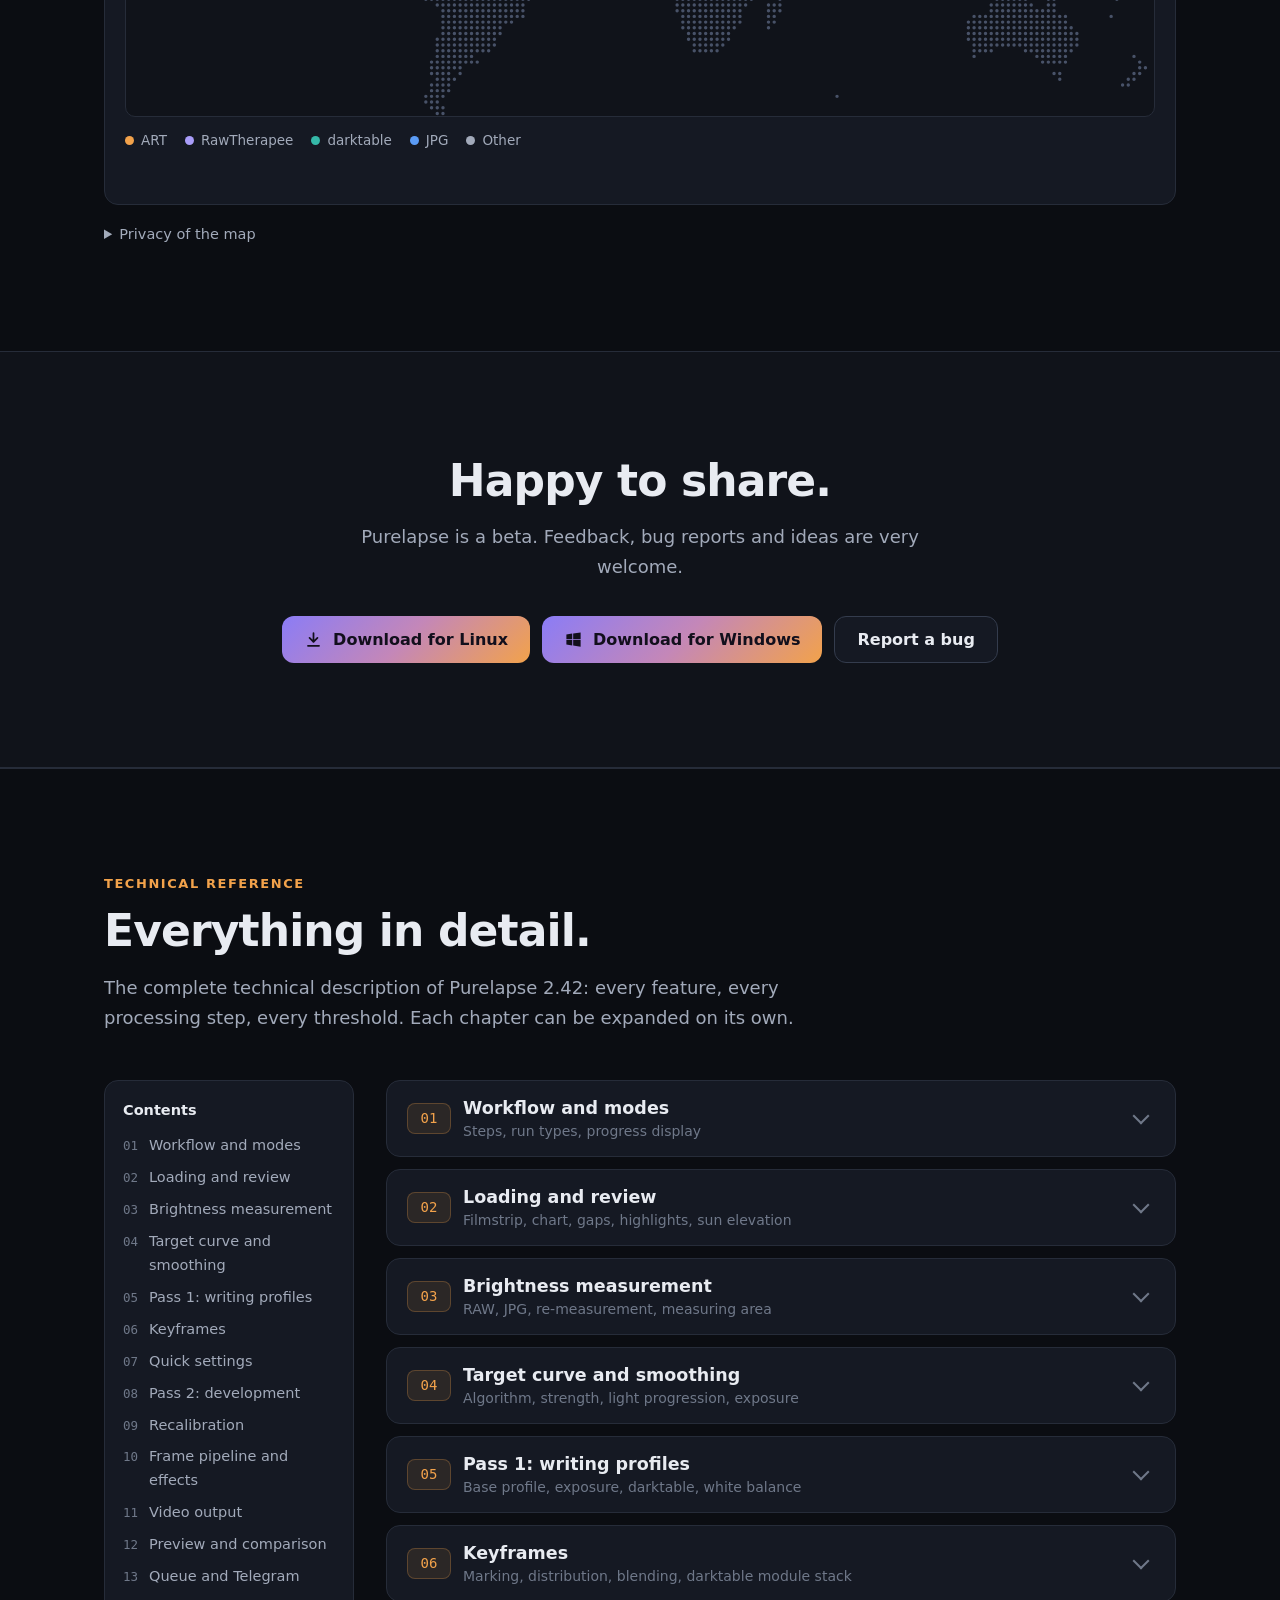
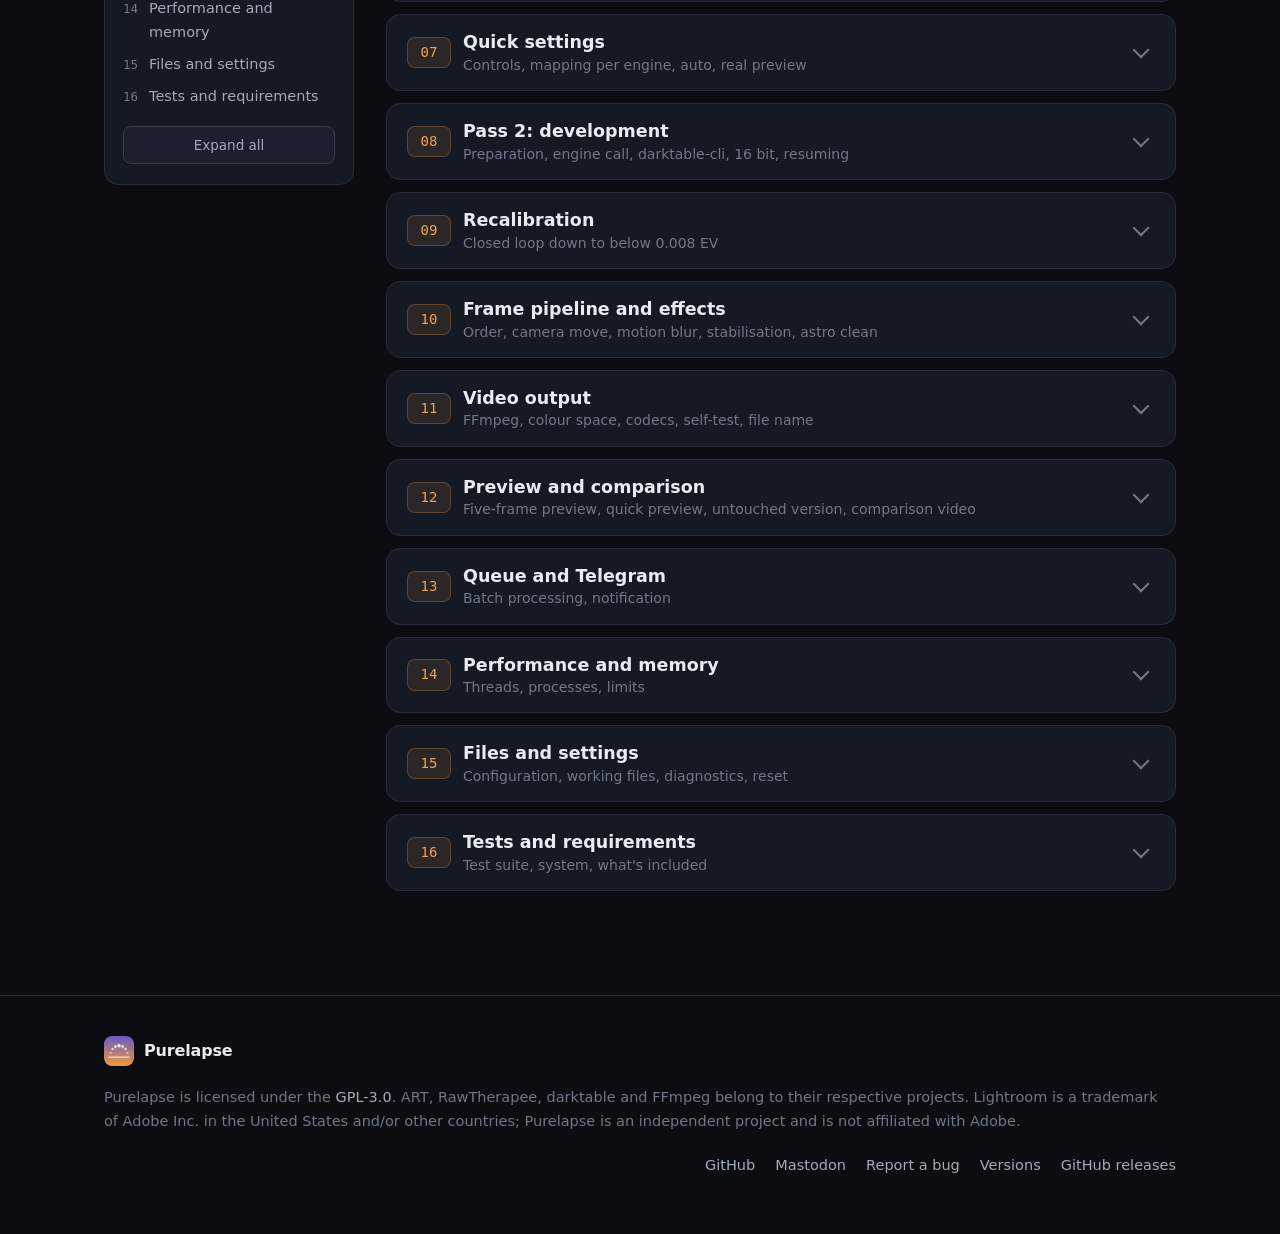
==== commit 9ca4d68a: "Purelapse 2.46.1-beta: neues Icon, 16-Bit-Schalter beim Video" ====
--- a/docs/index.html
+++ b/docs/index.html
@@ -32,7 +32,7 @@
  "applicationCategory": "MultimediaApplication",
  "applicationSubCategory": "Timelapse deflicker",
  "operatingSystem": "Linux, Windows 10, Windows 11",
- "softwareVersion": "2.46.0-beta",
+ "softwareVersion": "2.46.1-beta",
  "inLanguage": [
   "de",
   "en"
@@ -71,8 +71,8 @@
       <h1>Zeitraffer<br><span class="grad-text">ohne Flackern.</span></h1>
       <p class="lead">Purelapse glättet die Helligkeit deiner RAW- oder JPG-Serien, steuert ART, RawTherapee, darktable oder Lightroom Classic und rendert ein sauberes Video – vom Sonnenuntergang bis zum Holy Grail.</p>
       <div class="cta">
-        <a class="btn btn-primary" href="https://github.com/purelapse/purelapse/releases/download/v2.46.0-beta/Purelapse-2.46.0-beta-x86_64.AppImage"><svg viewBox="0 0 24 24" fill="none" stroke="currentColor" stroke-width="2.2" stroke-linecap="round" stroke-linejoin="round" aria-hidden="true"><path d="M12 4v11M7 10l5 5 5-5M5 20h14"/></svg><span>Download für Linux<small>AppImage · 2.46.0-beta</small></span></a>
-        <a class="btn btn-primary" href="https://github.com/purelapse/purelapse/releases/download/v2.46.0-beta/Purelapse-2.46.0-beta-windows-x64.exe"><svg viewBox="0 0 24 24" fill="currentColor" aria-hidden="true"><path d="M3 5.6 10.4 4.5v7.1H3zM11.6 4.3 21 3v8.6h-9.4zM3 12.6h7.4v7L3 18.4zM11.6 12.6H21V21l-9.4-1.3z"/></svg><span>Download für Windows<small>.exe · 2.46.0-beta</small></span></a>
+        <a class="btn btn-primary" href="https://github.com/purelapse/purelapse/releases/download/v2.46.1-beta/Purelapse-2.46.1-beta-x86_64.AppImage"><svg viewBox="0 0 24 24" fill="none" stroke="currentColor" stroke-width="2.2" stroke-linecap="round" stroke-linejoin="round" aria-hidden="true"><path d="M12 4v11M7 10l5 5 5-5M5 20h14"/></svg><span>Download für Linux<small>AppImage · 2.46.1-beta</small></span></a>
+        <a class="btn btn-primary" href="https://github.com/purelapse/purelapse/releases/download/v2.46.1-beta/Purelapse-2.46.1-beta-windows-x64.exe"><svg viewBox="0 0 24 24" fill="currentColor" aria-hidden="true"><path d="M3 5.6 10.4 4.5v7.1H3zM11.6 4.3 21 3v8.6h-9.4zM3 12.6h7.4v7L3 18.4zM11.6 12.6H21V21l-9.4-1.3z"/></svg><span>Download für Windows<small>.exe · 2.46.1-beta</small></span></a>
         <a class="btn" href="https://github.com/purelapse/purelapse"><svg viewBox="0 0 24 24" fill="currentColor" aria-hidden="true"><path d="M12 2a10 10 0 0 0-3.2 19.5c.5.1.7-.2.7-.5v-1.7c-2.8.6-3.4-1.3-3.4-1.3-.4-1.2-1.1-1.5-1.1-1.5-.9-.6.1-.6.1-.6 1 .1 1.5 1 1.5 1 .9 1.5 2.3 1.1 2.9.8.1-.6.3-1.1.6-1.3-2.2-.3-4.6-1.1-4.6-5 0-1.1.4-2 1-2.7-.1-.3-.4-1.3.1-2.7 0 0 .8-.3 2.8 1a9.6 9.6 0 0 1 5 0c1.9-1.3 2.8-1 2.8-1 .5 1.4.2 2.4.1 2.7.6.7 1 1.6 1 2.7 0 3.9-2.4 4.7-4.6 5 .4.3.7.9.7 1.9V21c0 .3.2.6.7.5A10 10 0 0 0 12 2z"/></svg><span>Quelltext auf GitHub</span></a>
       </div>
       <p class="meta"><span>Kostenlos</span><span>GPL-3.0</span><span>Deutsch &amp; Englisch</span></p>
@@ -184,13 +184,13 @@
       </div>
       <div>
         <div class="cta" style="justify-content:flex-start;margin-top:0;margin-bottom:22px">
-          <a class="btn btn-primary" href="https://github.com/purelapse/purelapse/releases/download/v2.46.0-beta/Purelapse-2.46.0-beta-x86_64.AppImage"><svg viewBox="0 0 24 24" fill="none" stroke="currentColor" stroke-width="2.2" stroke-linecap="round" stroke-linejoin="round" aria-hidden="true"><path d="M12 4v11M7 10l5 5 5-5M5 20h14"/></svg><span>Download für Linux<small>AppImage · 2.46.0-beta</small></span></a>
-        <a class="btn btn-primary" href="https://github.com/purelapse/purelapse/releases/download/v2.46.0-beta/Purelapse-2.46.0-beta-windows-x64.exe"><svg viewBox="0 0 24 24" fill="currentColor" aria-hidden="true"><path d="M3 5.6 10.4 4.5v7.1H3zM11.6 4.3 21 3v8.6h-9.4zM3 12.6h7.4v7L3 18.4zM11.6 12.6H21V21l-9.4-1.3z"/></svg><span>Download für Windows<small>.exe · 2.46.0-beta</small></span></a>
+          <a class="btn btn-primary" href="https://github.com/purelapse/purelapse/releases/download/v2.46.1-beta/Purelapse-2.46.1-beta-x86_64.AppImage"><svg viewBox="0 0 24 24" fill="none" stroke="currentColor" stroke-width="2.2" stroke-linecap="round" stroke-linejoin="round" aria-hidden="true"><path d="M12 4v11M7 10l5 5 5-5M5 20h14"/></svg><span>Download für Linux<small>AppImage · 2.46.1-beta</small></span></a>
+        <a class="btn btn-primary" href="https://github.com/purelapse/purelapse/releases/download/v2.46.1-beta/Purelapse-2.46.1-beta-windows-x64.exe"><svg viewBox="0 0 24 24" fill="currentColor" aria-hidden="true"><path d="M3 5.6 10.4 4.5v7.1H3zM11.6 4.3 21 3v8.6h-9.4zM3 12.6h7.4v7L3 18.4zM11.6 12.6H21V21l-9.4-1.3z"/></svg><span>Download für Windows<small>.exe · 2.46.1-beta</small></span></a>
         </div>
         <div class="term">
-          <div class="term-bar"><i></i><i></i><i></i><button type="button" id="copy" data-text="chmod +x Purelapse-2.46.0-beta-x86_64.AppImage\n./Purelapse-2.46.0-beta-x86_64.AppImage" data-done="Kopiert">Kopieren</button></div>
-          <pre><span class="p">$</span> chmod +x Purelapse-2.46.0-beta-x86_64.AppImage
-<span class="p">$</span> ./Purelapse-2.46.0-beta-x86_64.AppImage</pre>
+          <div class="term-bar"><i></i><i></i><i></i><button type="button" id="copy" data-text="chmod +x Purelapse-2.46.1-beta-x86_64.AppImage\n./Purelapse-2.46.1-beta-x86_64.AppImage" data-done="Kopiert">Kopieren</button></div>
+          <pre><span class="p">$</span> chmod +x Purelapse-2.46.1-beta-x86_64.AppImage
+<span class="p">$</span> ./Purelapse-2.46.1-beta-x86_64.AppImage</pre>
         </div>
         <p class="req">Linux Mint 21 / Ubuntu 22.04 und neuer (x86_64) · Windows 10/11 (64&nbsp;Bit). <a href="versionen.html">Was ist neu? Alle Versionen →</a></p>
       </div>
@@ -233,8 +233,8 @@
       <h2>Gern geteilt.</h2>
       <p>Purelapse ist eine Beta. Rückmeldungen, Fehlerberichte und Ideen sind sehr willkommen.</p>
       <div class="cta">
-        <a class="btn btn-primary" href="https://github.com/purelapse/purelapse/releases/download/v2.46.0-beta/Purelapse-2.46.0-beta-x86_64.AppImage"><svg viewBox="0 0 24 24" fill="none" stroke="currentColor" stroke-width="2.2" stroke-linecap="round" stroke-linejoin="round" aria-hidden="true"><path d="M12 4v11M7 10l5 5 5-5M5 20h14"/></svg><span>Download für Linux</span></a>
-        <a class="btn btn-primary" href="https://github.com/purelapse/purelapse/releases/download/v2.46.0-beta/Purelapse-2.46.0-beta-windows-x64.exe"><svg viewBox="0 0 24 24" fill="currentColor" aria-hidden="true"><path d="M3 5.6 10.4 4.5v7.1H3zM11.6 4.3 21 3v8.6h-9.4zM3 12.6h7.4v7L3 18.4zM11.6 12.6H21V21l-9.4-1.3z"/></svg><span>Download für Windows</span></a>
+        <a class="btn btn-primary" href="https://github.com/purelapse/purelapse/releases/download/v2.46.1-beta/Purelapse-2.46.1-beta-x86_64.AppImage"><svg viewBox="0 0 24 24" fill="none" stroke="currentColor" stroke-width="2.2" stroke-linecap="round" stroke-linejoin="round" aria-hidden="true"><path d="M12 4v11M7 10l5 5 5-5M5 20h14"/></svg><span>Download für Linux</span></a>
+        <a class="btn btn-primary" href="https://github.com/purelapse/purelapse/releases/download/v2.46.1-beta/Purelapse-2.46.1-beta-windows-x64.exe"><svg viewBox="0 0 24 24" fill="currentColor" aria-hidden="true"><path d="M3 5.6 10.4 4.5v7.1H3zM11.6 4.3 21 3v8.6h-9.4zM3 12.6h7.4v7L3 18.4zM11.6 12.6H21V21l-9.4-1.3z"/></svg><span>Download für Windows</span></a>
         <a class="btn" href="https://github.com/purelapse/purelapse/issues">Fehler melden</a>
       </div>
     </div>
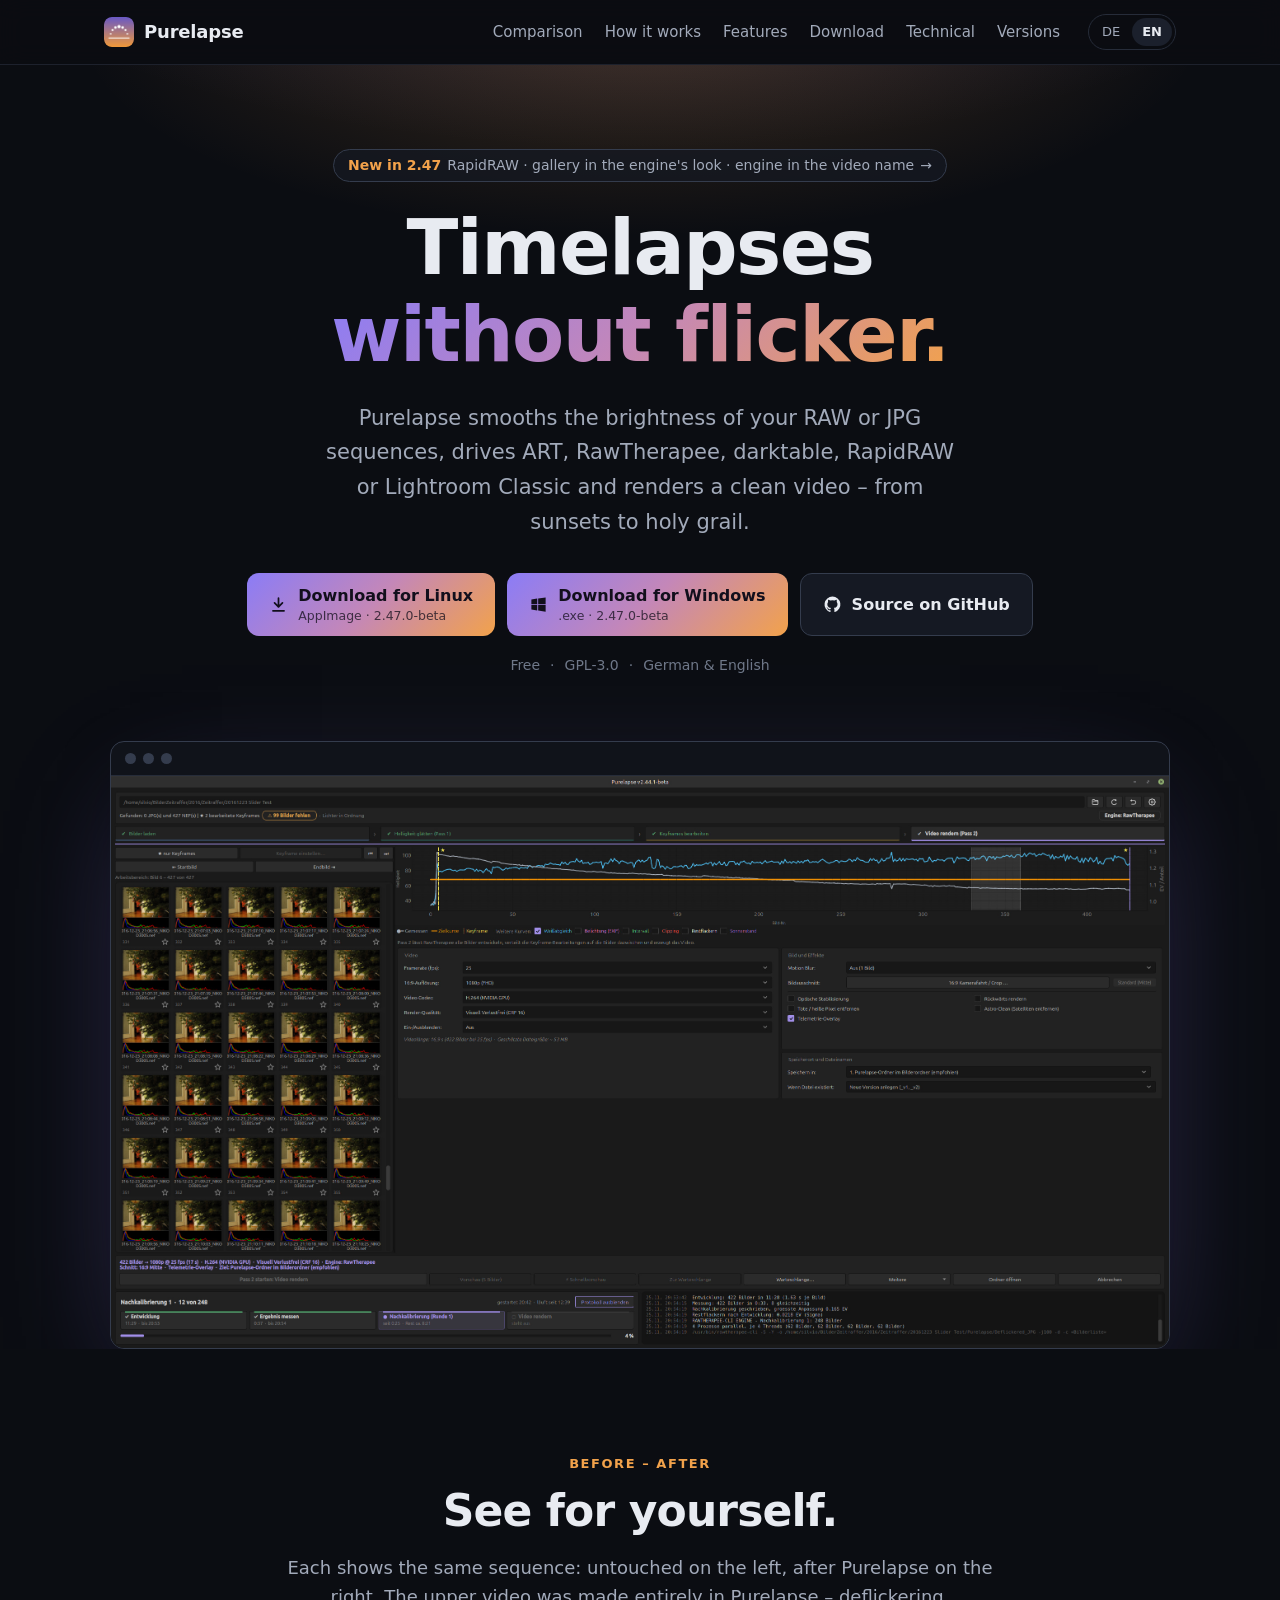
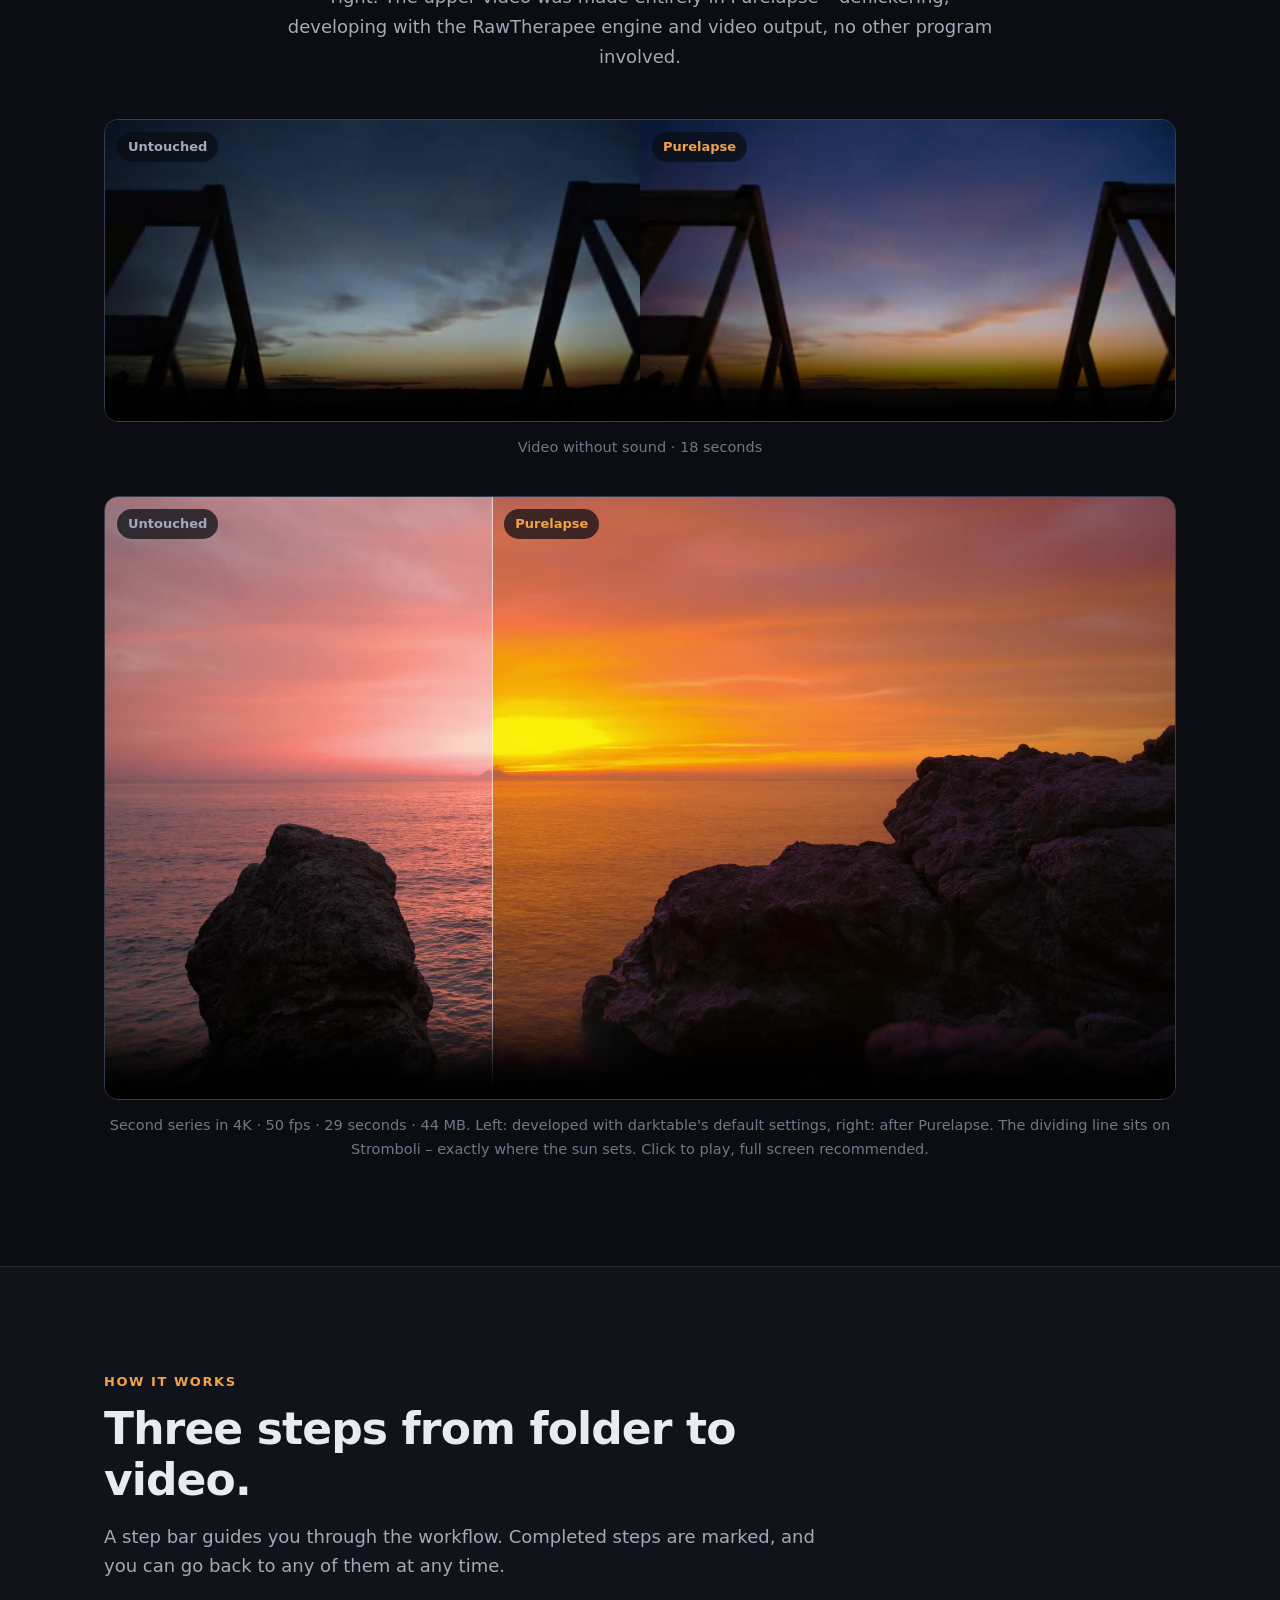
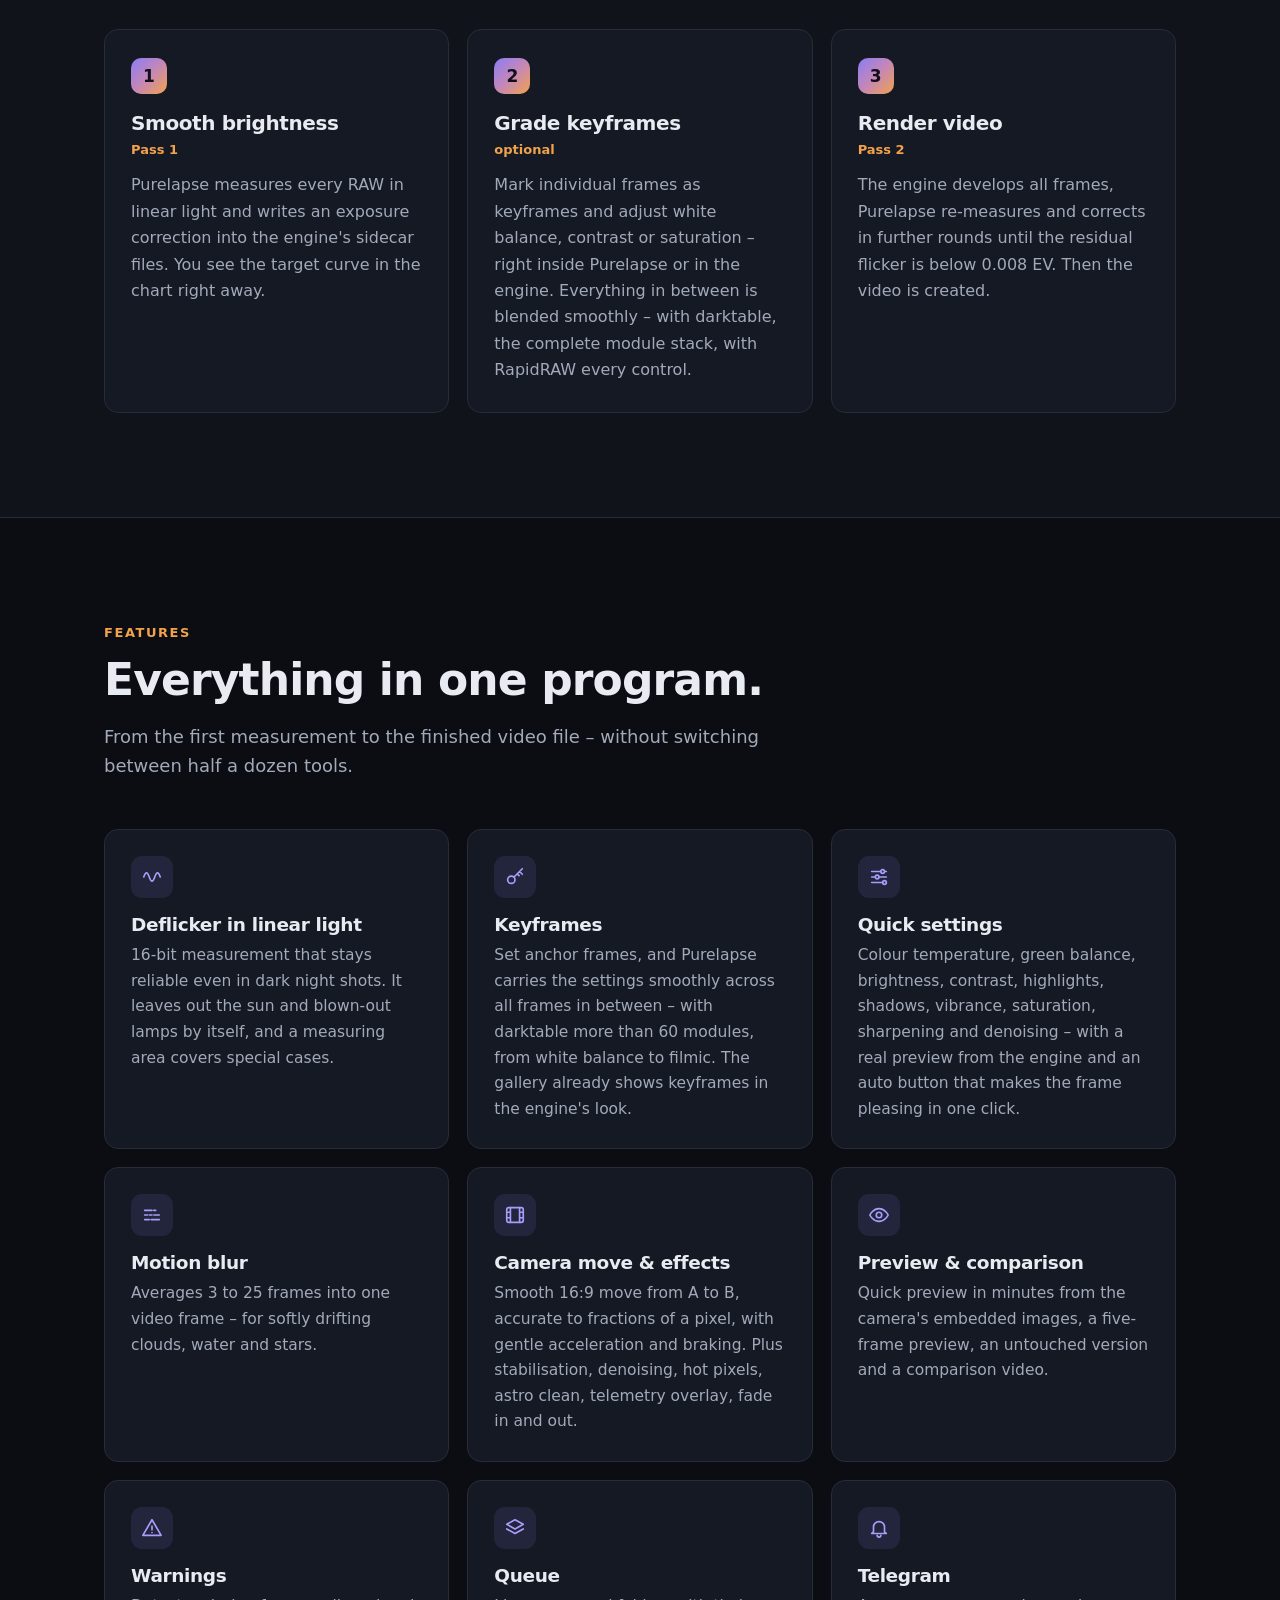
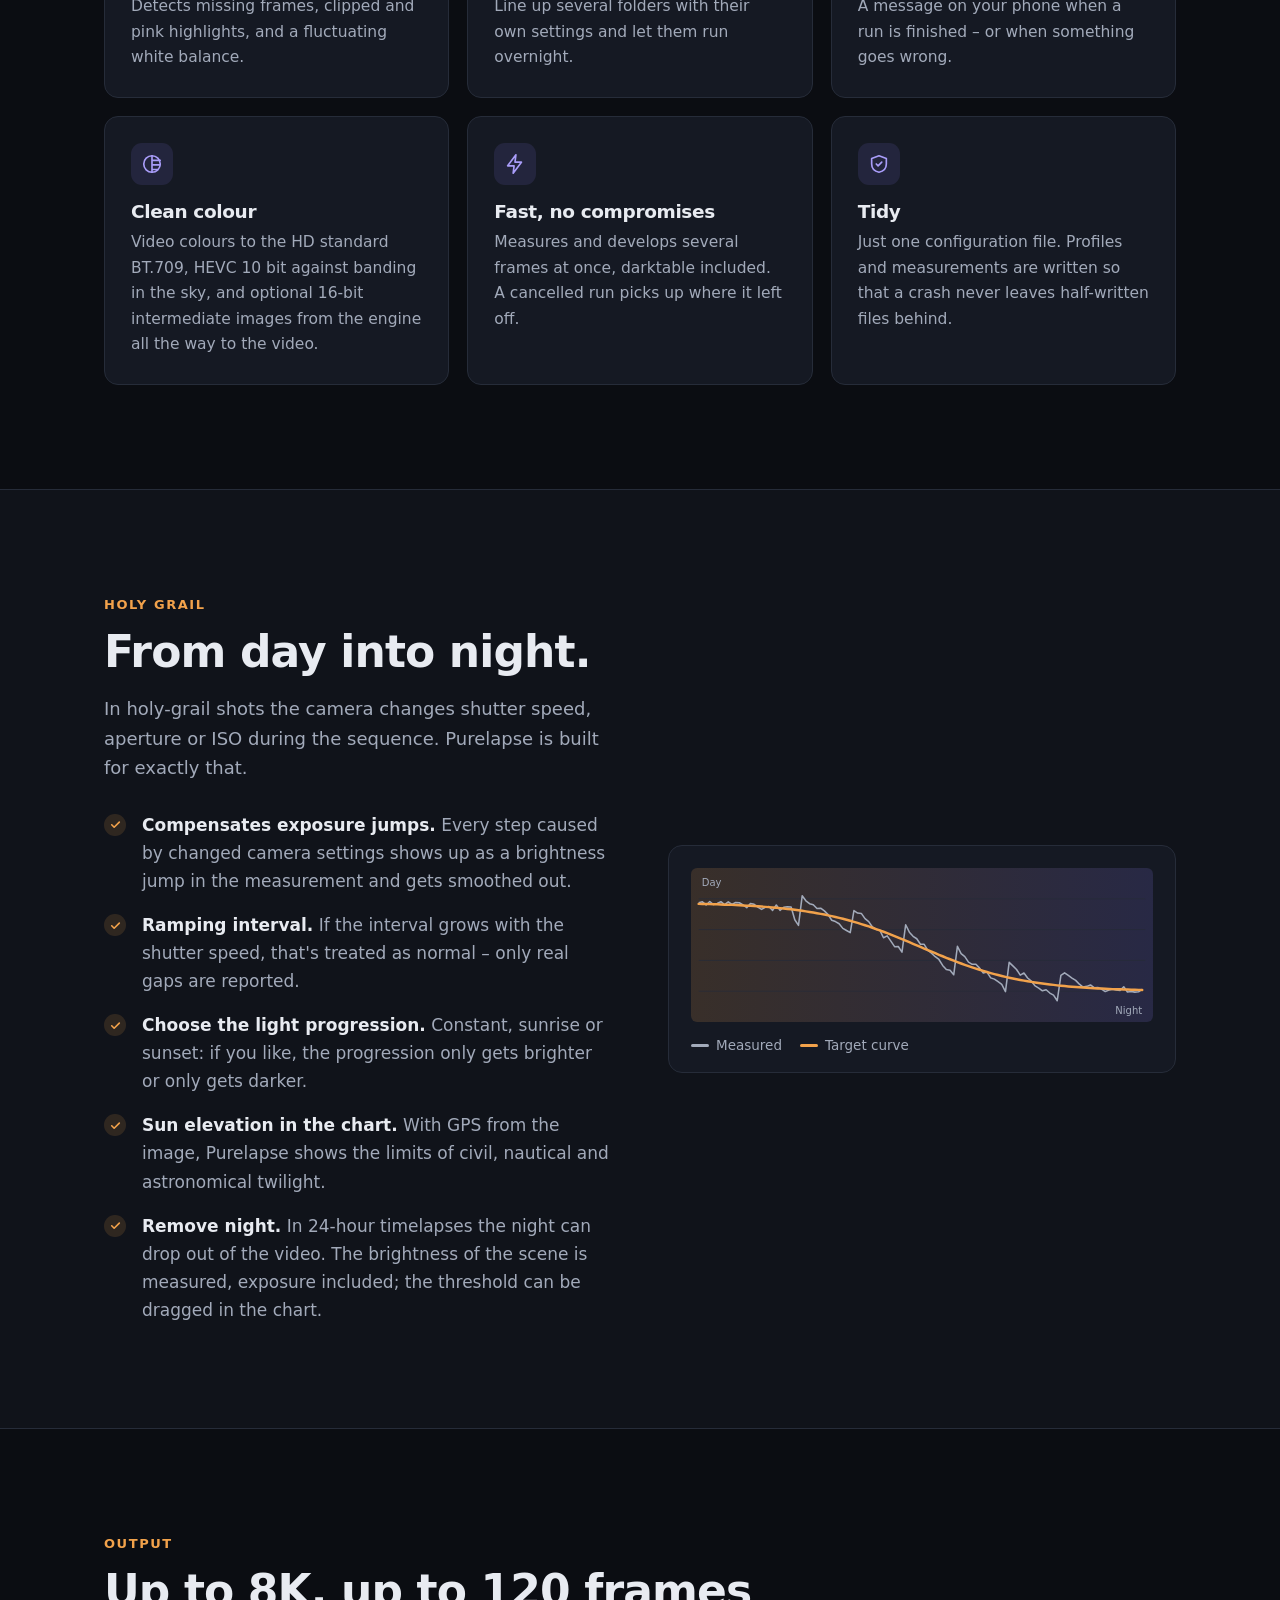
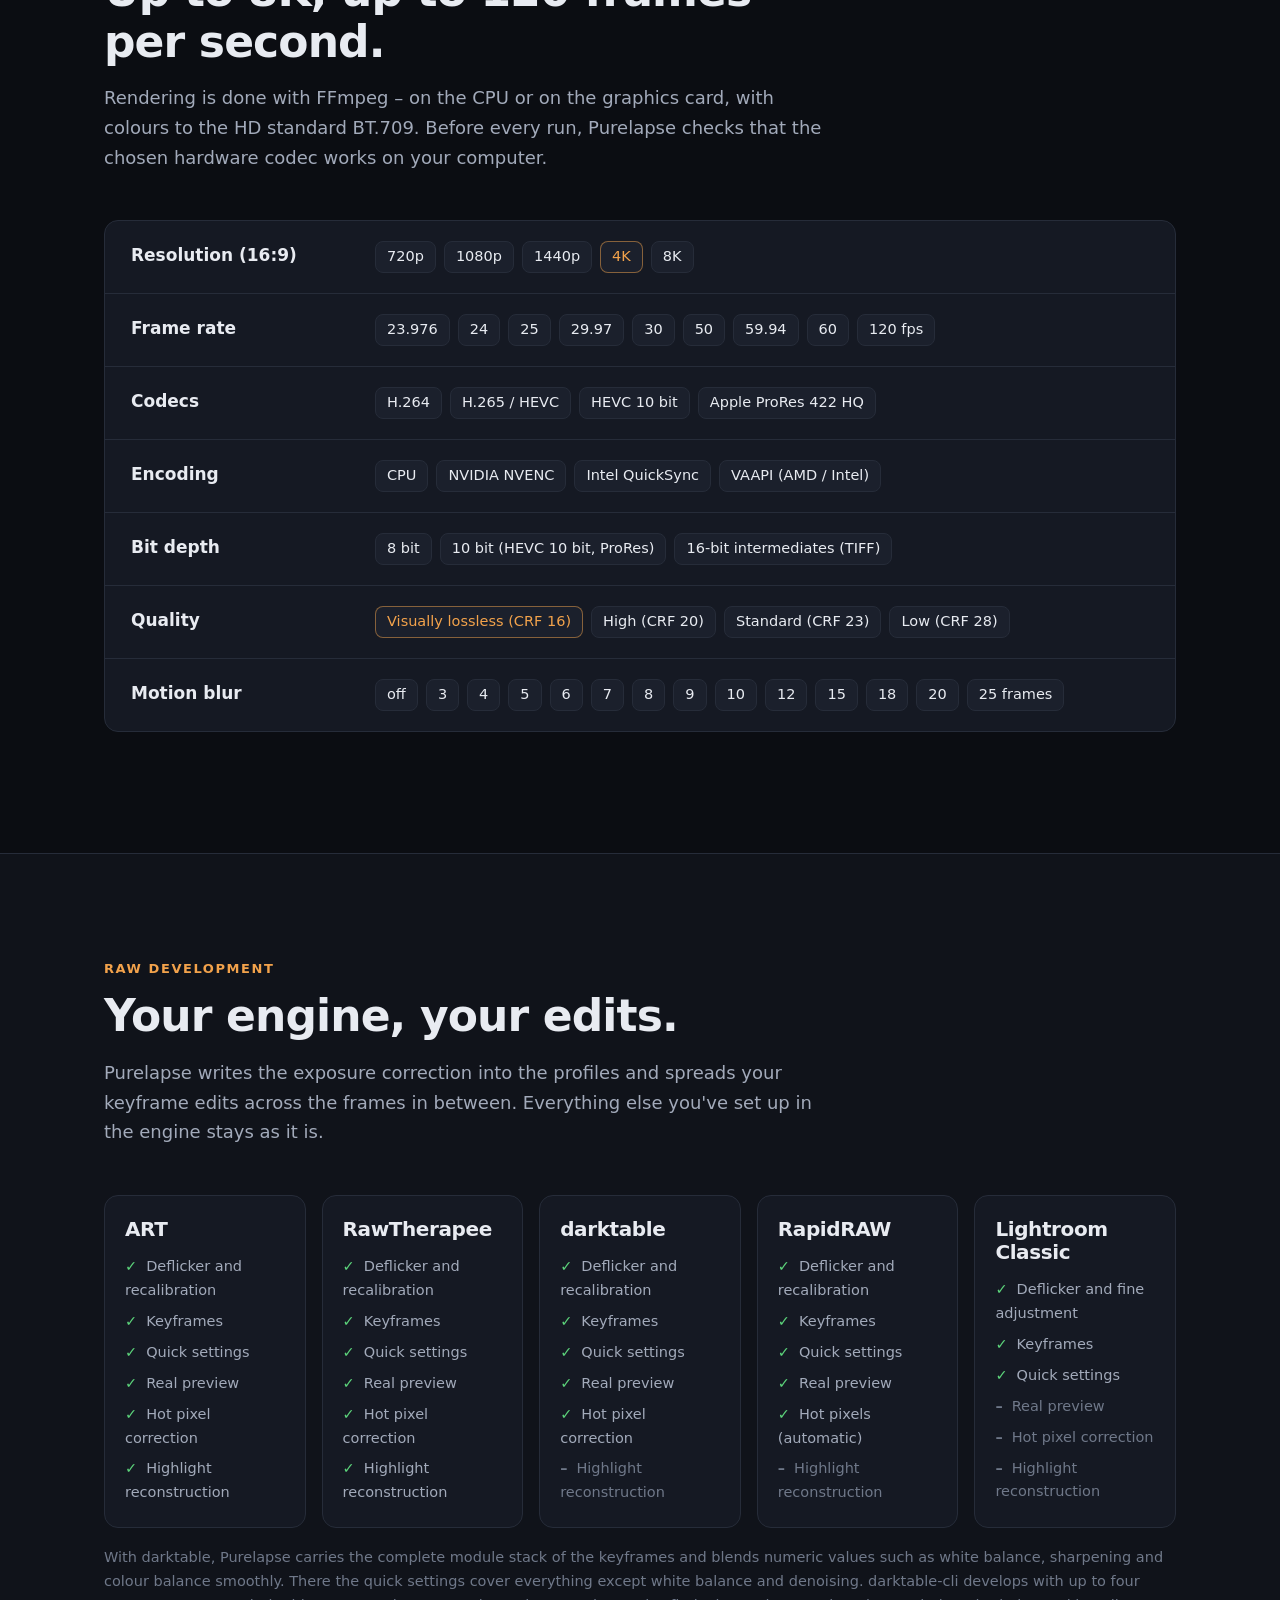
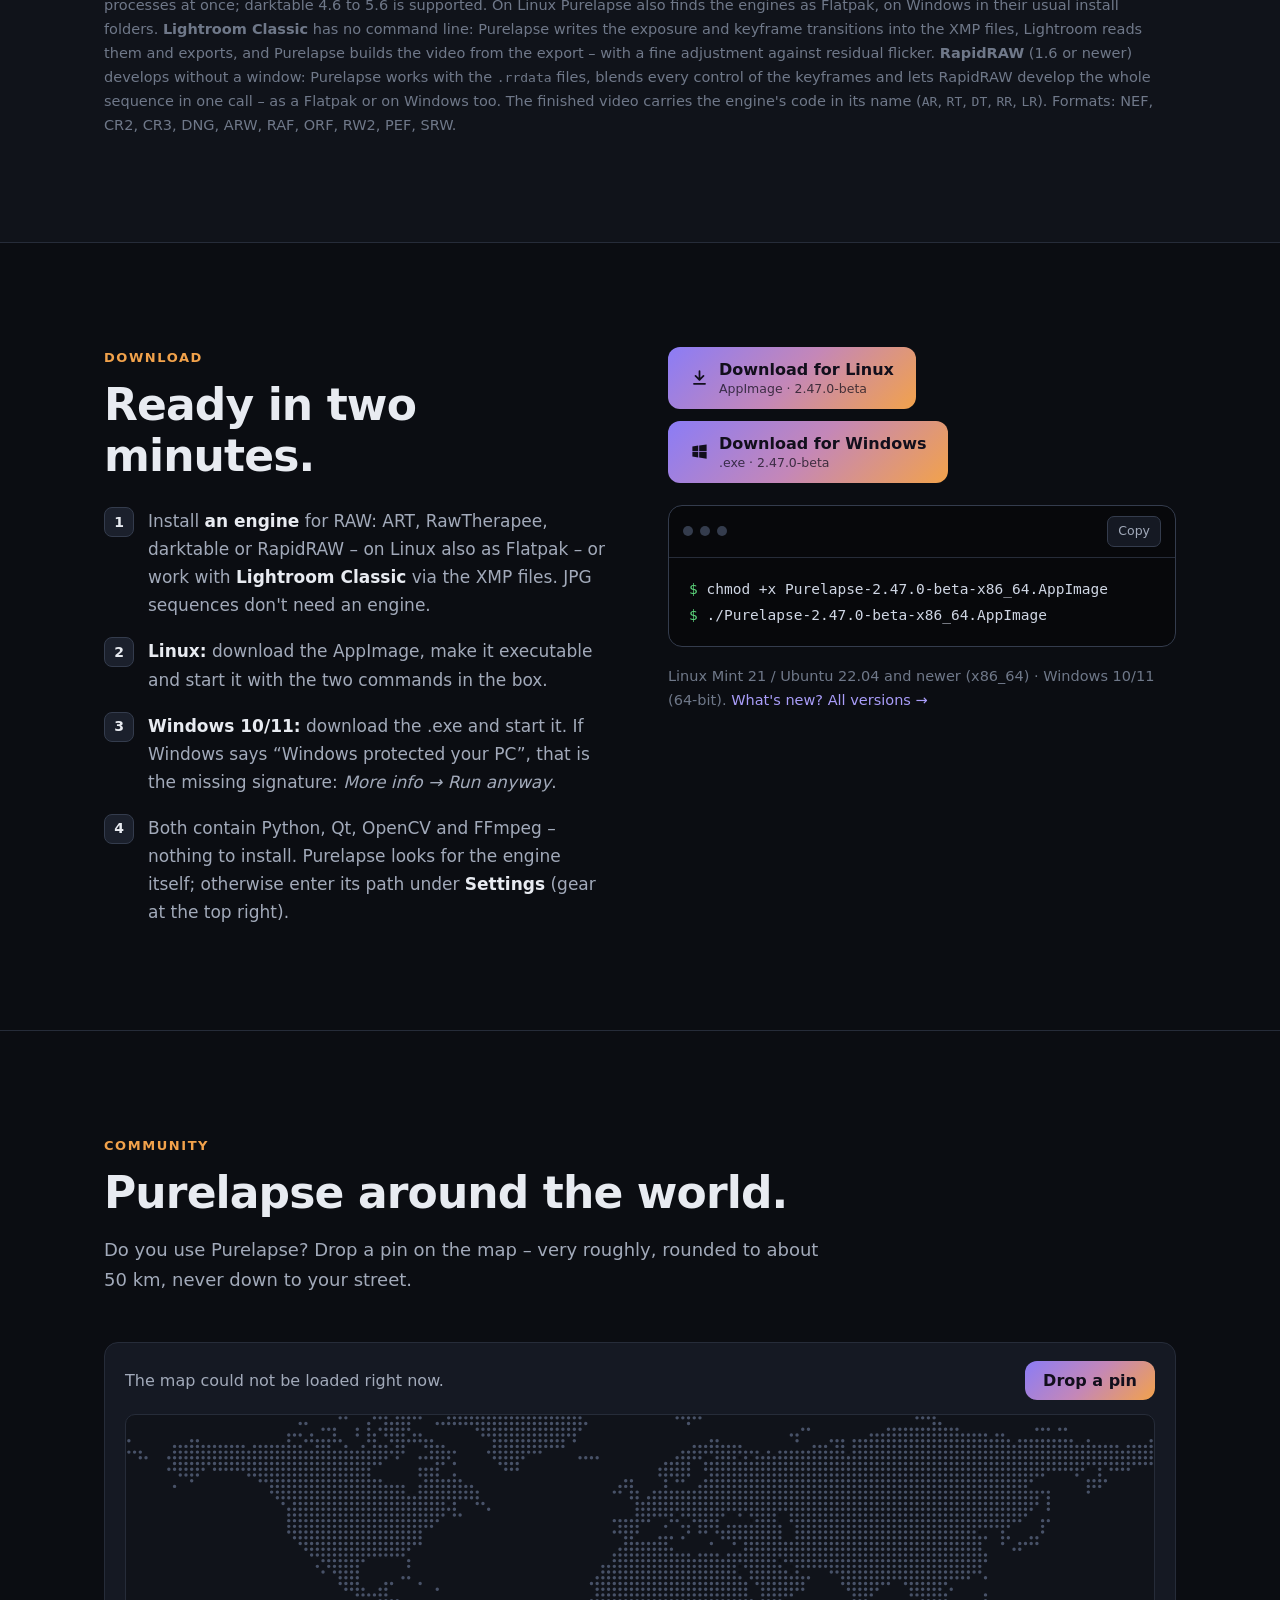
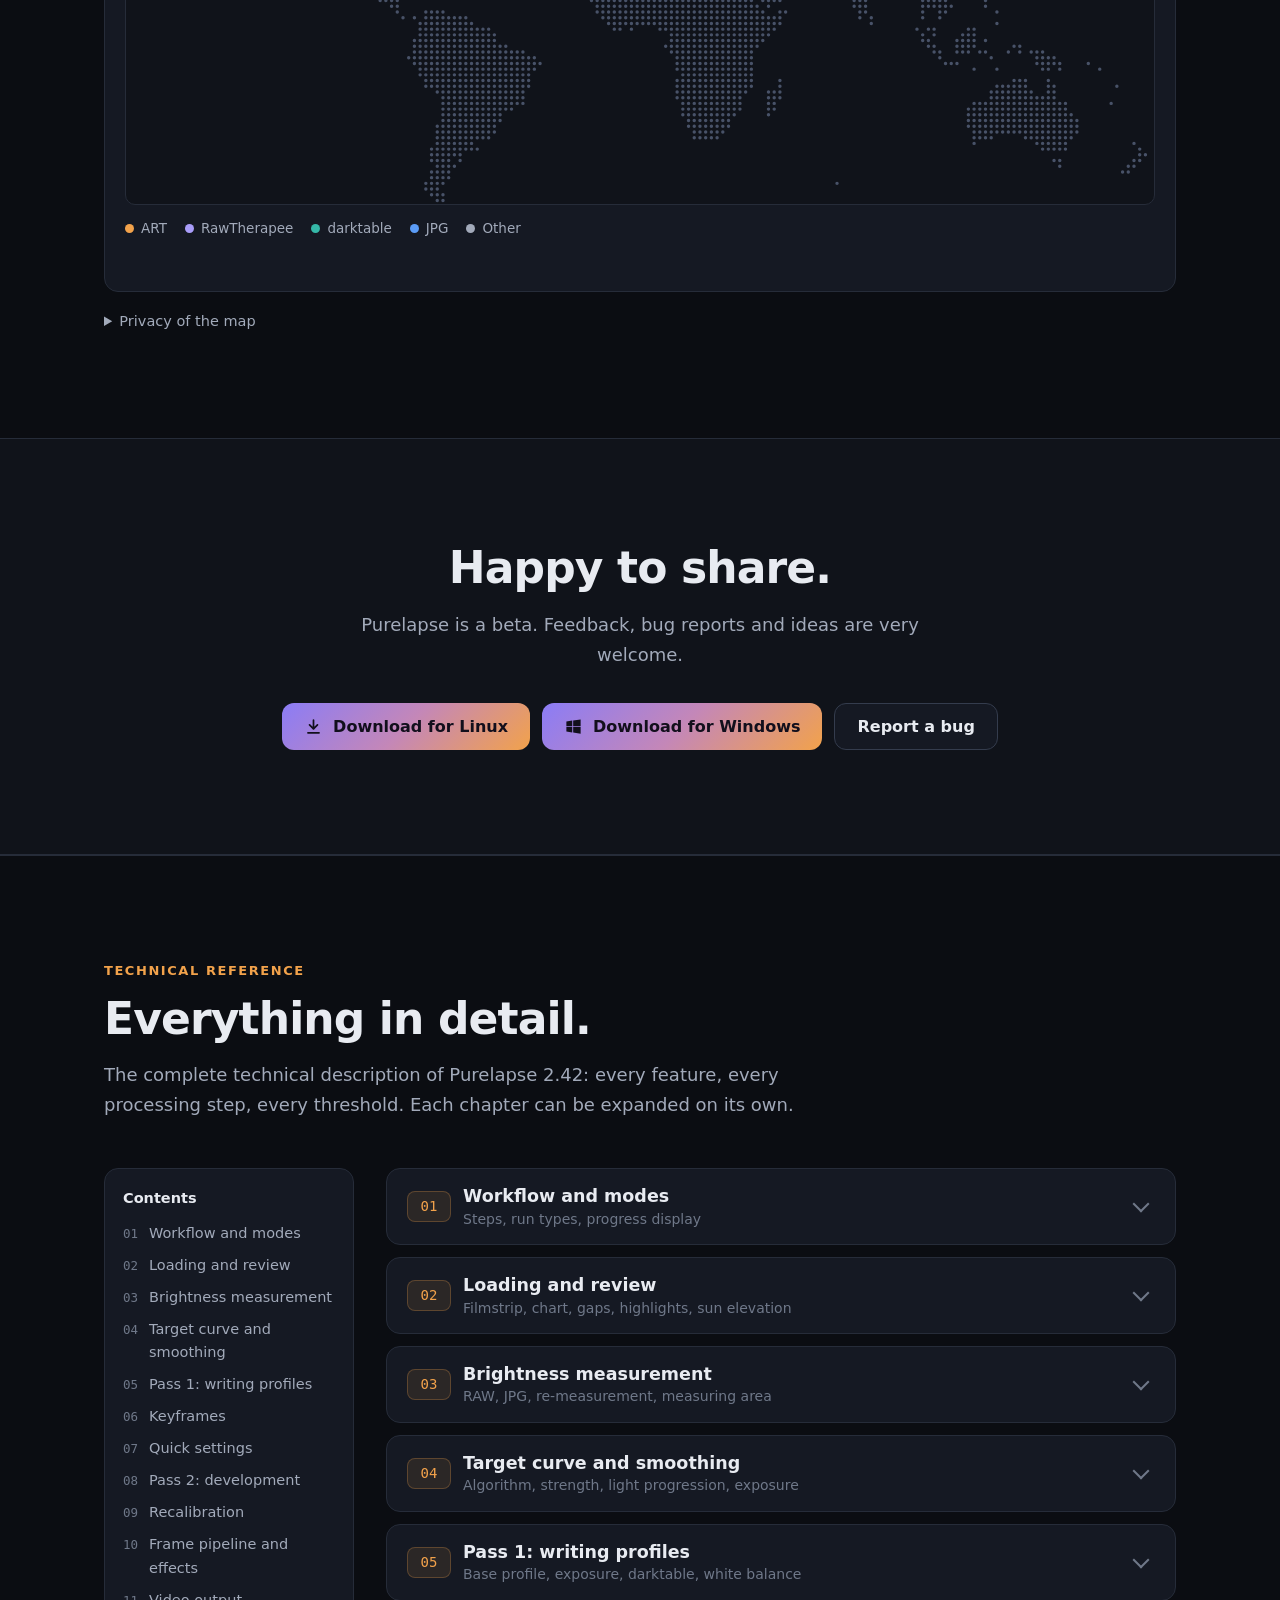
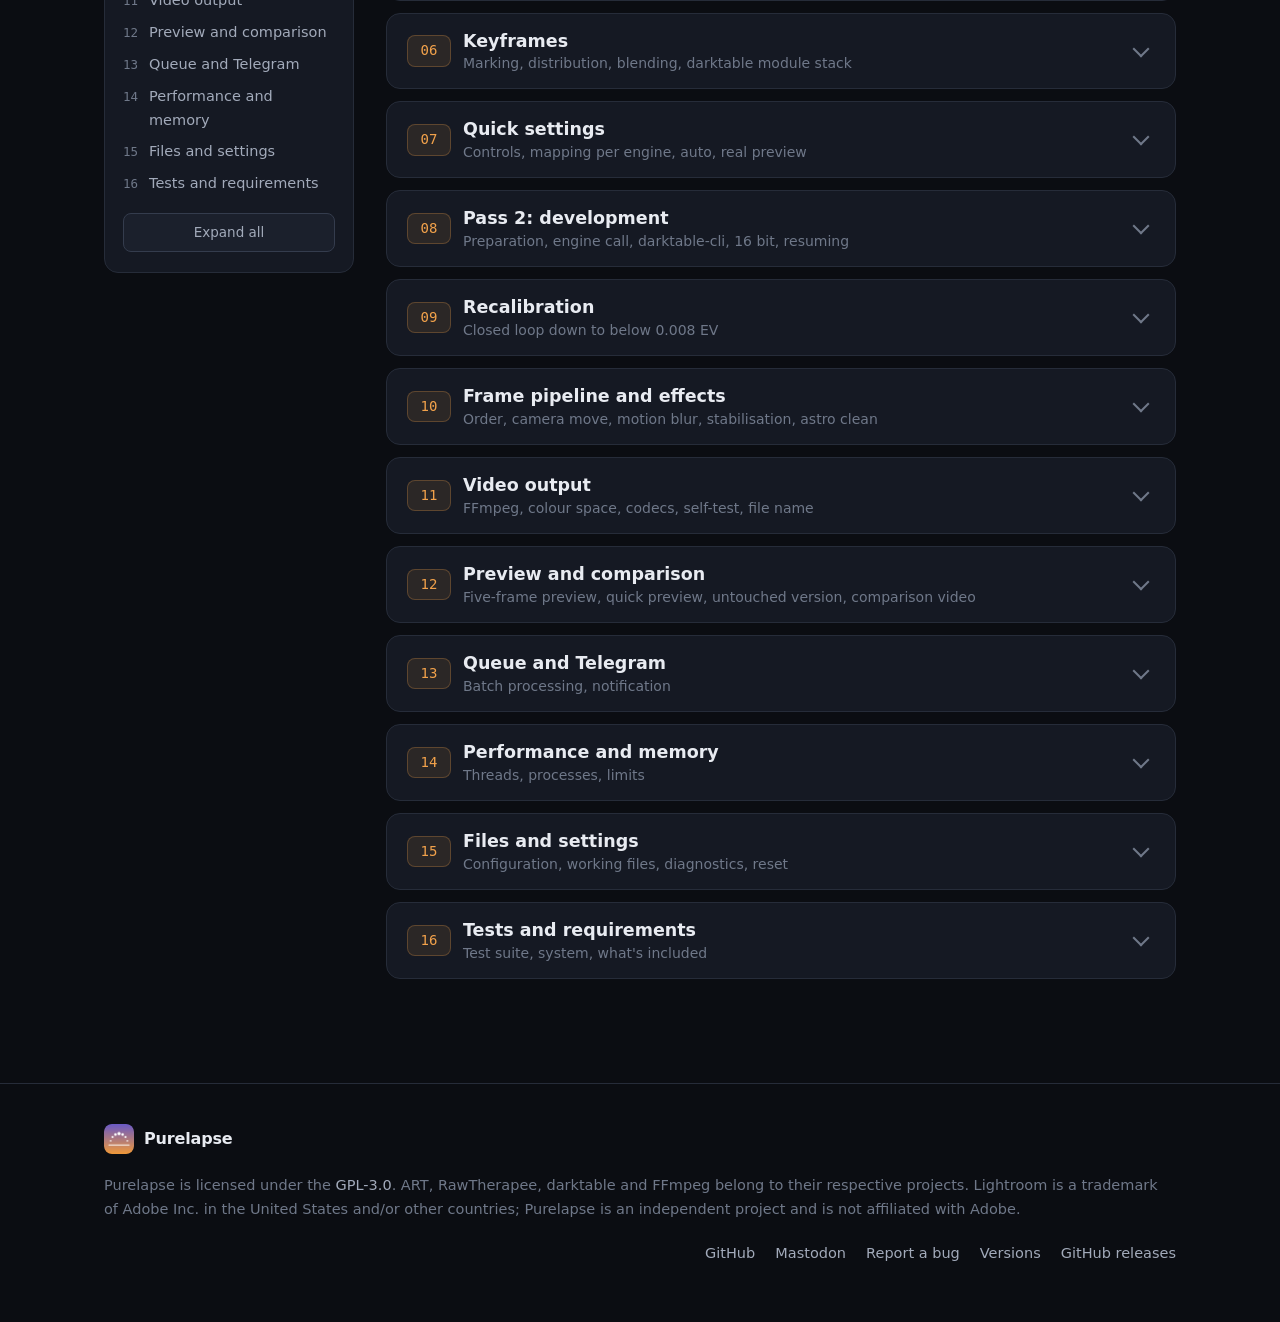
==== commit 607f80a8: "Version 2.47.0-beta: RapidRAW als fünfte Engine, Bildleiste im Look der Engine, Engine-Kürzel im Vid" ====
--- a/docs/index.html
+++ b/docs/index.html
@@ -4,7 +4,7 @@
 <meta charset="utf-8">
 <meta name="viewport" content="width=device-width, initial-scale=1">
 <title>Purelapse – Zeitraffer ohne Flackern für Linux und Windows</title>
-<meta name="description" content="Purelapse entflackert Zeitraffer aus RAW- oder JPG-Serien, steuert ART, RawTherapee, darktable und Lightroom Classic, blendet Keyframes weich über und rendert das Video bis 8K. Kostenlos und Open Source für Linux und Windows.">
+<meta name="description" content="Purelapse entflackert Zeitraffer aus RAW- oder JPG-Serien, steuert ART, RawTherapee, darktable, RapidRAW und Lightroom Classic, blendet Keyframes weich über und rendert das Video bis 8K. Kostenlos und Open Source für Linux und Windows.">
 <link rel="me" href="https://mastodon.social/@purelapse">
 <link rel="canonical" href="https://purelapse.org/">
 <link rel="alternate" hreflang="de" href="https://purelapse.org/">
@@ -12,7 +12,7 @@
 <link rel="alternate" hreflang="x-default" href="https://purelapse.org/en.html">
 <meta property="og:type" content="website">
 <meta property="og:title" content="Purelapse – Zeitraffer ohne Flackern für Linux und Windows">
-<meta property="og:description" content="Purelapse entflackert Zeitraffer aus RAW- oder JPG-Serien, steuert ART, RawTherapee, darktable und Lightroom Classic, blendet Keyframes weich über und rendert das Video bis 8K. Kostenlos und Open Source für Linux und Windows.">
+<meta property="og:description" content="Purelapse entflackert Zeitraffer aus RAW- oder JPG-Serien, steuert ART, RawTherapee, darktable, RapidRAW und Lightroom Classic, blendet Keyframes weich über und rendert das Video bis 8K. Kostenlos und Open Source für Linux und Windows.">
 <meta property="og:url" content="https://purelapse.org/">
 <meta property="og:image" content="https://purelapse.org/assets/og-image.jpg">
 <meta property="og:locale" content="de_DE">
@@ -20,7 +20,7 @@
 <meta name="theme-color" content="#0b0d12">
 <link rel="icon" type="image/png" href="assets/favicon.png">
 <link rel="apple-touch-icon" href="assets/icon.png">
-<link rel="stylesheet" href="assets/style.css?v=8">
+<link rel="stylesheet" href="assets/style.css?v=9">
 <script>try{var l=localStorage.getItem("purelapse-lang");var de=(navigator.languages||[navigator.language||""]).some(function(x){return /^de/i.test(x)});var bot=/bot|crawl|spider|slurp|lighthouse|preview/i.test(navigator.userAgent||"");if(!bot&&(l==="en"||(!l&&!de))){location.replace("en.html"+location.hash)}}catch(e){}</script>
 <script type="application/ld+json">
 {
@@ -28,11 +28,11 @@
  "@type": "SoftwareApplication",
  "name": "Purelapse",
  "url": "https://purelapse.org/",
- "description": "Purelapse entflackert Zeitraffer aus RAW- oder JPG-Serien, steuert ART, RawTherapee, darktable und Lightroom Classic, blendet Keyframes weich über und rendert das Video bis 8K. Kostenlos und Open Source für Linux und Windows.",
+ "description": "Purelapse entflackert Zeitraffer aus RAW- oder JPG-Serien, steuert ART, RawTherapee, darktable, RapidRAW und Lightroom Classic, blendet Keyframes weich über und rendert das Video bis 8K. Kostenlos und Open Source für Linux und Windows.",
  "applicationCategory": "MultimediaApplication",
  "applicationSubCategory": "Timelapse deflicker",
  "operatingSystem": "Linux, Windows 10, Windows 11",
- "softwareVersion": "2.46.1-beta",
+ "softwareVersion": "2.47.0-beta",
  "inLanguage": [
   "de",
   "en"
@@ -67,12 +67,12 @@
 <main id="main">
   <section class="hero">
     <div class="wrap">
-      <a class="pill" href="versionen.html#v2-46-0"><b>Neu in 2.46</b><span>Windows · Lightroom Classic · Flatpak · darktable 5</span><span aria-hidden="true">→</span></a>
+      <a class="pill" href="versionen.html#v2-47-0"><b>Neu in 2.47</b><span>RapidRAW · Bildleiste im Look der Engine · Engine im Videonamen</span><span aria-hidden="true">→</span></a>
       <h1>Zeitraffer<br><span class="grad-text">ohne Flackern.</span></h1>
-      <p class="lead">Purelapse glättet die Helligkeit deiner RAW- oder JPG-Serien, steuert ART, RawTherapee, darktable oder Lightroom Classic und rendert ein sauberes Video – vom Sonnenuntergang bis zum Holy Grail.</p>
+      <p class="lead">Purelapse glättet die Helligkeit deiner RAW- oder JPG-Serien, steuert ART, RawTherapee, darktable, RapidRAW oder Lightroom Classic und rendert ein sauberes Video – vom Sonnenuntergang bis zum Holy Grail.</p>
       <div class="cta">
-        <a class="btn btn-primary" href="https://github.com/purelapse/purelapse/releases/download/v2.46.1-beta/Purelapse-2.46.1-beta-x86_64.AppImage"><svg viewBox="0 0 24 24" fill="none" stroke="currentColor" stroke-width="2.2" stroke-linecap="round" stroke-linejoin="round" aria-hidden="true"><path d="M12 4v11M7 10l5 5 5-5M5 20h14"/></svg><span>Download für Linux<small>AppImage · 2.46.1-beta</small></span></a>
-        <a class="btn btn-primary" href="https://github.com/purelapse/purelapse/releases/download/v2.46.1-beta/Purelapse-2.46.1-beta-windows-x64.exe"><svg viewBox="0 0 24 24" fill="currentColor" aria-hidden="true"><path d="M3 5.6 10.4 4.5v7.1H3zM11.6 4.3 21 3v8.6h-9.4zM3 12.6h7.4v7L3 18.4zM11.6 12.6H21V21l-9.4-1.3z"/></svg><span>Download für Windows<small>.exe · 2.46.1-beta</small></span></a>
+        <a class="btn btn-primary" href="https://github.com/purelapse/purelapse/releases/download/v2.47.0-beta/Purelapse-2.47.0-beta-x86_64.AppImage"><svg viewBox="0 0 24 24" fill="none" stroke="currentColor" stroke-width="2.2" stroke-linecap="round" stroke-linejoin="round" aria-hidden="true"><path d="M12 4v11M7 10l5 5 5-5M5 20h14"/></svg><span>Download für Linux<small>AppImage · 2.47.0-beta</small></span></a>
+        <a class="btn btn-primary" href="https://github.com/purelapse/purelapse/releases/download/v2.47.0-beta/Purelapse-2.47.0-beta-windows-x64.exe"><svg viewBox="0 0 24 24" fill="currentColor" aria-hidden="true"><path d="M3 5.6 10.4 4.5v7.1H3zM11.6 4.3 21 3v8.6h-9.4zM3 12.6h7.4v7L3 18.4zM11.6 12.6H21V21l-9.4-1.3z"/></svg><span>Download für Windows<small>.exe · 2.47.0-beta</small></span></a>
         <a class="btn" href="https://github.com/purelapse/purelapse"><svg viewBox="0 0 24 24" fill="currentColor" aria-hidden="true"><path d="M12 2a10 10 0 0 0-3.2 19.5c.5.1.7-.2.7-.5v-1.7c-2.8.6-3.4-1.3-3.4-1.3-.4-1.2-1.1-1.5-1.1-1.5-.9-.6.1-.6.1-.6 1 .1 1.5 1 1.5 1 .9 1.5 2.3 1.1 2.9.8.1-.6.3-1.1.6-1.3-2.2-.3-4.6-1.1-4.6-5 0-1.1.4-2 1-2.7-.1-.3-.4-1.3.1-2.7 0 0 .8-.3 2.8 1a9.6 9.6 0 0 1 5 0c1.9-1.3 2.8-1 2.8-1 .5 1.4.2 2.4.1 2.7.6.7 1 1.6 1 2.7 0 3.9-2.4 4.7-4.6 5 .4.3.7.9.7 1.9V21c0 .3.2.6.7.5A10 10 0 0 0 12 2z"/></svg><span>Quelltext auf GitHub</span></a>
       </div>
       <p class="meta"><span>Kostenlos</span><span>GPL-3.0</span><span>Deutsch &amp; Englisch</span></p>
@@ -110,7 +110,7 @@
         <h2>Drei Schritte vom Ordner zum Video.</h2>
         <p>Eine Schrittleiste führt dich durch den Ablauf. Erledigte Schritte sind markiert, jeder lässt sich jederzeit wieder anklicken.</p>
       </div>
-      <div class="steps"><div class="step"><h3>Helligkeit glätten</h3><div class="tagline">Pass 1</div><p>Purelapse misst jedes RAW in linearem Licht und schreibt eine Belichtungskorrektur in die Begleitdateien der Engine. Die Zielkurve siehst du sofort im Diagramm.</p></div><div class="step"><h3>Keyframes gestalten</h3><div class="tagline">freiwillig</div><p>Einzelne Bilder als Keyframe markieren und Weißabgleich, Kontrast oder Sättigung einstellen – direkt in Purelapse oder in der Engine. Dazwischen wird weich übergeblendet, bei darktable der komplette Modulstapel.</p></div><div class="step"><h3>Video rendern</h3><div class="tagline">Pass 2</div><p>Die Engine entwickelt alle Bilder, Purelapse misst nach und korrigiert in weiteren Runden, bis das Restflackern unter 0,008 EV liegt. Dann entsteht das Video.</p></div></div>
+      <div class="steps"><div class="step"><h3>Helligkeit glätten</h3><div class="tagline">Pass 1</div><p>Purelapse misst jedes RAW in linearem Licht und schreibt eine Belichtungskorrektur in die Begleitdateien der Engine. Die Zielkurve siehst du sofort im Diagramm.</p></div><div class="step"><h3>Keyframes gestalten</h3><div class="tagline">freiwillig</div><p>Einzelne Bilder als Keyframe markieren und Weißabgleich, Kontrast oder Sättigung einstellen – direkt in Purelapse oder in der Engine. Dazwischen wird weich übergeblendet, bei darktable der komplette Modulstapel, bei RapidRAW jeder Regler.</p></div><div class="step"><h3>Video rendern</h3><div class="tagline">Pass 2</div><p>Die Engine entwickelt alle Bilder, Purelapse misst nach und korrigiert in weiteren Runden, bis das Restflackern unter 0,008 EV liegt. Dann entsteht das Video.</p></div></div>
     </div>
   </section>
 
@@ -121,7 +121,7 @@
         <h2>Alles in einem Programm.</h2>
         <p>Von der ersten Messung bis zur fertigen Videodatei – ohne zwischen einem halben Dutzend Werkzeugen zu wechseln.</p>
       </div>
-      <div class="grid"><div class="card"><div class="ic"><svg viewBox="0 0 24 24" fill="none" stroke="currentColor" stroke-width="1.8" stroke-linecap="round" stroke-linejoin="round" aria-hidden="true"><path d="M3 12c2-6 4-6 6 0s4 6 6 0 4-6 6 0"/></svg></div><h3>Deflicker in linearem Licht</h3><p>16-Bit-Messung, die auch in dunklen Nachtaufnahmen verlässlich bleibt. Sonne und ausgebrannte Lampen klammert sie selbst aus, für Sonderfälle gibt es einen Messbereich.</p></div><div class="card"><div class="ic"><svg viewBox="0 0 24 24" fill="none" stroke="currentColor" stroke-width="1.8" stroke-linecap="round" stroke-linejoin="round" aria-hidden="true"><circle cx="8" cy="15" r="4"/><path d="m11 12 9-9M17 6l3 3M14.5 8.5l2 2"/></svg></div><h3>Keyframes</h3><p>Stützstellen setzen, Purelapse überträgt die Einstellungen weich auf alle Bilder dazwischen – bei darktable über 60 Module von Weißabgleich bis Filmic.</p></div><div class="card"><div class="ic"><svg viewBox="0 0 24 24" fill="none" stroke="currentColor" stroke-width="1.8" stroke-linecap="round" stroke-linejoin="round" aria-hidden="true"><path d="M4 6h10M18 6h2M4 12h4M12 12h8M4 18h12M20 18h0"/><circle cx="16" cy="6" r="2"/><circle cx="10" cy="12" r="2"/><circle cx="18" cy="18" r="2"/></svg></div><h3>Schnelleinstellungen</h3><p>Farbtemperatur, Grünabgleich, Helligkeit, Kontrast, Lichter, Tiefen, Dynamik, Sättigung, Schärfe und Entrauschen – mit echter Vorschau aus der Engine und einer Automatik, die das Bild mit einem Klick gefällig macht.</p></div><div class="card"><div class="ic"><svg viewBox="0 0 24 24" fill="none" stroke="currentColor" stroke-width="1.8" stroke-linecap="round" stroke-linejoin="round" aria-hidden="true"><path d="M4 12h3M9 12h3M14 12h6M4 7h8M14 7h2M4 17h5M11 17h9"/></svg></div><h3>Motion Blur</h3><p>Mittelt 3 bis 25 Bilder zu einem Videobild – für weich ziehende Wolken, Wasser und Sterne.</p></div><div class="card"><div class="ic"><svg viewBox="0 0 24 24" fill="none" stroke="currentColor" stroke-width="1.8" stroke-linecap="round" stroke-linejoin="round" aria-hidden="true"><rect x="3" y="4" width="18" height="16" rx="2"/><path d="M7 4v16M17 4v16M3 9h4M3 15h4M17 9h4M17 15h4"/></svg></div><h3>Kamerafahrt &amp; Effekte</h3><p>Weiche 16:9-Fahrt von A nach B, auf Bruchteile von Bildpunkten genau, mit sanftem Anfahren und Abbremsen. Dazu Stabilisierung, Entrauschen, Hotpixel, Astro-Clean, Telemetrie-Overlay, Ein- und Ausblenden.</p></div><div class="card"><div class="ic"><svg viewBox="0 0 24 24" fill="none" stroke="currentColor" stroke-width="1.8" stroke-linecap="round" stroke-linejoin="round" aria-hidden="true"><path d="M2 12s3.5-7 10-7 10 7 10 7-3.5 7-10 7S2 12 2 12z"/><circle cx="12" cy="12" r="3"/></svg></div><h3>Vorschau &amp; Vergleich</h3><p>Schnellvorschau in Minuten aus den Kamerabildern, Vorschau von fünf Bildern, Rohfassung und Vergleichsvideo.</p></div><div class="card"><div class="ic"><svg viewBox="0 0 24 24" fill="none" stroke="currentColor" stroke-width="1.8" stroke-linecap="round" stroke-linejoin="round" aria-hidden="true"><path d="M12 3 2 20h20L12 3z"/><path d="M12 10v4M12 17h0"/></svg></div><h3>Warnungen</h3><p>Erkennt fehlende Aufnahmen, ausgebrannte und rosa verfärbte Lichter und einen schwankenden Weißabgleich.</p></div><div class="card"><div class="ic"><svg viewBox="0 0 24 24" fill="none" stroke="currentColor" stroke-width="1.8" stroke-linecap="round" stroke-linejoin="round" aria-hidden="true"><path d="m12 3 9 5-9 5-9-5 9-5z"/><path d="m3 13 9 5 9-5"/></svg></div><h3>Warteschlange</h3><p>Mehrere Ordner mit eigenen Einstellungen einreihen und über Nacht abarbeiten lassen.</p></div><div class="card"><div class="ic"><svg viewBox="0 0 24 24" fill="none" stroke="currentColor" stroke-width="1.8" stroke-linecap="round" stroke-linejoin="round" aria-hidden="true"><path d="M6 16V11a6 6 0 1 1 12 0v5l2 2H4l2-2zM10 20a2 2 0 0 0 4 0"/></svg></div><h3>Telegram</h3><p>Eine Nachricht aufs Handy, wenn der Lauf fertig ist – oder wenn etwas schiefgeht.</p></div><div class="card"><div class="ic"><svg viewBox="0 0 24 24" fill="none" stroke="currentColor" stroke-width="1.8" stroke-linecap="round" stroke-linejoin="round" aria-hidden="true"><circle cx="12" cy="12" r="9"/><path d="M12 3v18M12 8h9M12 13h8.6M12 18h6"/></svg></div><h3>Saubere Farben</h3><p>Videofarben nach HD-Norm BT.709, HEVC 10 Bit gegen Stufen im Himmel und auf Wunsch 16-Bit-Zwischenbilder von der Engine bis zum Video.</p></div><div class="card"><div class="ic"><svg viewBox="0 0 24 24" fill="none" stroke="currentColor" stroke-width="1.8" stroke-linecap="round" stroke-linejoin="round" aria-hidden="true"><path d="M13 2 4 14h7l-1 8 9-12h-7l1-8z"/></svg></div><h3>Schnell ohne Abstriche</h3><p>Mehrere Bilder gleichzeitig messen und entwickeln, auch mit darktable. Ein abgebrochener Lauf macht dort weiter, wo er aufgehört hat.</p></div><div class="card"><div class="ic"><svg viewBox="0 0 24 24" fill="none" stroke="currentColor" stroke-width="1.8" stroke-linecap="round" stroke-linejoin="round" aria-hidden="true"><path d="M12 3 4 6v6c0 5 3.5 8 8 9 4.5-1 8-4 8-9V6l-8-3z"/><path d="m9 12 2 2 4-4"/></svg></div><h3>Aufgeräumt</h3><p>Nur eine Konfigurationsdatei. Profile und Messwerte werden so geschrieben, dass ein Absturz keine halben Dateien hinterlässt.</p></div></div>
+      <div class="grid"><div class="card"><div class="ic"><svg viewBox="0 0 24 24" fill="none" stroke="currentColor" stroke-width="1.8" stroke-linecap="round" stroke-linejoin="round" aria-hidden="true"><path d="M3 12c2-6 4-6 6 0s4 6 6 0 4-6 6 0"/></svg></div><h3>Deflicker in linearem Licht</h3><p>16-Bit-Messung, die auch in dunklen Nachtaufnahmen verlässlich bleibt. Sonne und ausgebrannte Lampen klammert sie selbst aus, für Sonderfälle gibt es einen Messbereich.</p></div><div class="card"><div class="ic"><svg viewBox="0 0 24 24" fill="none" stroke="currentColor" stroke-width="1.8" stroke-linecap="round" stroke-linejoin="round" aria-hidden="true"><circle cx="8" cy="15" r="4"/><path d="m11 12 9-9M17 6l3 3M14.5 8.5l2 2"/></svg></div><h3>Keyframes</h3><p>Stützstellen setzen, Purelapse überträgt die Einstellungen weich auf alle Bilder dazwischen – bei darktable über 60 Module von Weißabgleich bis Filmic. Die Bildleiste zeigt Keyframes schon im Look der Engine.</p></div><div class="card"><div class="ic"><svg viewBox="0 0 24 24" fill="none" stroke="currentColor" stroke-width="1.8" stroke-linecap="round" stroke-linejoin="round" aria-hidden="true"><path d="M4 6h10M18 6h2M4 12h4M12 12h8M4 18h12M20 18h0"/><circle cx="16" cy="6" r="2"/><circle cx="10" cy="12" r="2"/><circle cx="18" cy="18" r="2"/></svg></div><h3>Schnelleinstellungen</h3><p>Farbtemperatur, Grünabgleich, Helligkeit, Kontrast, Lichter, Tiefen, Dynamik, Sättigung, Schärfe und Entrauschen – mit echter Vorschau aus der Engine und einer Automatik, die das Bild mit einem Klick gefällig macht.</p></div><div class="card"><div class="ic"><svg viewBox="0 0 24 24" fill="none" stroke="currentColor" stroke-width="1.8" stroke-linecap="round" stroke-linejoin="round" aria-hidden="true"><path d="M4 12h3M9 12h3M14 12h6M4 7h8M14 7h2M4 17h5M11 17h9"/></svg></div><h3>Motion Blur</h3><p>Mittelt 3 bis 25 Bilder zu einem Videobild – für weich ziehende Wolken, Wasser und Sterne.</p></div><div class="card"><div class="ic"><svg viewBox="0 0 24 24" fill="none" stroke="currentColor" stroke-width="1.8" stroke-linecap="round" stroke-linejoin="round" aria-hidden="true"><rect x="3" y="4" width="18" height="16" rx="2"/><path d="M7 4v16M17 4v16M3 9h4M3 15h4M17 9h4M17 15h4"/></svg></div><h3>Kamerafahrt &amp; Effekte</h3><p>Weiche 16:9-Fahrt von A nach B, auf Bruchteile von Bildpunkten genau, mit sanftem Anfahren und Abbremsen. Dazu Stabilisierung, Entrauschen, Hotpixel, Astro-Clean, Telemetrie-Overlay, Ein- und Ausblenden.</p></div><div class="card"><div class="ic"><svg viewBox="0 0 24 24" fill="none" stroke="currentColor" stroke-width="1.8" stroke-linecap="round" stroke-linejoin="round" aria-hidden="true"><path d="M2 12s3.5-7 10-7 10 7 10 7-3.5 7-10 7S2 12 2 12z"/><circle cx="12" cy="12" r="3"/></svg></div><h3>Vorschau &amp; Vergleich</h3><p>Schnellvorschau in Minuten aus den Kamerabildern, Vorschau von fünf Bildern, Rohfassung und Vergleichsvideo.</p></div><div class="card"><div class="ic"><svg viewBox="0 0 24 24" fill="none" stroke="currentColor" stroke-width="1.8" stroke-linecap="round" stroke-linejoin="round" aria-hidden="true"><path d="M12 3 2 20h20L12 3z"/><path d="M12 10v4M12 17h0"/></svg></div><h3>Warnungen</h3><p>Erkennt fehlende Aufnahmen, ausgebrannte und rosa verfärbte Lichter und einen schwankenden Weißabgleich.</p></div><div class="card"><div class="ic"><svg viewBox="0 0 24 24" fill="none" stroke="currentColor" stroke-width="1.8" stroke-linecap="round" stroke-linejoin="round" aria-hidden="true"><path d="m12 3 9 5-9 5-9-5 9-5z"/><path d="m3 13 9 5 9-5"/></svg></div><h3>Warteschlange</h3><p>Mehrere Ordner mit eigenen Einstellungen einreihen und über Nacht abarbeiten lassen.</p></div><div class="card"><div class="ic"><svg viewBox="0 0 24 24" fill="none" stroke="currentColor" stroke-width="1.8" stroke-linecap="round" stroke-linejoin="round" aria-hidden="true"><path d="M6 16V11a6 6 0 1 1 12 0v5l2 2H4l2-2zM10 20a2 2 0 0 0 4 0"/></svg></div><h3>Telegram</h3><p>Eine Nachricht aufs Handy, wenn der Lauf fertig ist – oder wenn etwas schiefgeht.</p></div><div class="card"><div class="ic"><svg viewBox="0 0 24 24" fill="none" stroke="currentColor" stroke-width="1.8" stroke-linecap="round" stroke-linejoin="round" aria-hidden="true"><circle cx="12" cy="12" r="9"/><path d="M12 3v18M12 8h9M12 13h8.6M12 18h6"/></svg></div><h3>Saubere Farben</h3><p>Videofarben nach HD-Norm BT.709, HEVC 10 Bit gegen Stufen im Himmel und auf Wunsch 16-Bit-Zwischenbilder von der Engine bis zum Video.</p></div><div class="card"><div class="ic"><svg viewBox="0 0 24 24" fill="none" stroke="currentColor" stroke-width="1.8" stroke-linecap="round" stroke-linejoin="round" aria-hidden="true"><path d="M13 2 4 14h7l-1 8 9-12h-7l1-8z"/></svg></div><h3>Schnell ohne Abstriche</h3><p>Mehrere Bilder gleichzeitig messen und entwickeln, auch mit darktable. Ein abgebrochener Lauf macht dort weiter, wo er aufgehört hat.</p></div><div class="card"><div class="ic"><svg viewBox="0 0 24 24" fill="none" stroke="currentColor" stroke-width="1.8" stroke-linecap="round" stroke-linejoin="round" aria-hidden="true"><path d="M12 3 4 6v6c0 5 3.5 8 8 9 4.5-1 8-4 8-9V6l-8-3z"/><path d="m9 12 2 2 4-4"/></svg></div><h3>Aufgeräumt</h3><p>Nur eine Konfigurationsdatei. Profile und Messwerte werden so geschrieben, dass ein Absturz keine halben Dateien hinterlässt.</p></div></div>
     </div>
   </section>
 
@@ -168,8 +168,8 @@
         <h2>Deine Engine, deine Bearbeitung.</h2>
         <p>Purelapse schreibt die Belichtungskorrektur in die Profile und verteilt deine Keyframe-Bearbeitung auf die Bilder dazwischen. Alles andere, was du in der Engine eingestellt hast, bleibt erhalten.</p>
       </div>
-      <div class="engines"><div class="engine"><h3>ART</h3><ul><li>Deflicker und Nachkalibrierung</li><li>Keyframes</li><li>Schnelleinstellungen</li><li>Echte Vorschau</li><li>Hotpixel-Korrektur</li><li>Lichter-Rekonstruktion</li></ul></div><div class="engine"><h3>RawTherapee</h3><ul><li>Deflicker und Nachkalibrierung</li><li>Keyframes</li><li>Schnelleinstellungen</li><li>Echte Vorschau</li><li>Hotpixel-Korrektur</li><li>Lichter-Rekonstruktion</li></ul></div><div class="engine"><h3>darktable</h3><ul><li>Deflicker und Nachkalibrierung</li><li>Keyframes</li><li>Schnelleinstellungen</li><li>Echte Vorschau</li><li>Hotpixel-Korrektur</li><li class="no">Lichter-Rekonstruktion</li></ul></div><div class="engine"><h3>Lightroom Classic</h3><ul><li>Deflicker und Feinabgleich</li><li>Keyframes</li><li>Schnelleinstellungen</li><li class="no">Echte Vorschau</li><li class="no">Hotpixel-Korrektur</li><li class="no">Lichter-Rekonstruktion</li></ul></div></div>
-      <p class="note">Bei darktable überträgt Purelapse den kompletten Modulstapel der Keyframes und blendet Zahlenwerte wie Weißabgleich, Schärfe und Farbbalance weich über. Die Schnelleinstellungen umfassen dort alles außer Weißabgleich und Entrauschen. darktable-cli entwickelt mit bis zu vier Prozessen gleichzeitig; unterstützt wird darktable 4.6 bis 5.6. Unter Linux findet Purelapse die Engines auch als Flatpak, unter Windows in den üblichen Installationsordnern. <b>Lightroom Classic</b> hat keine Kommandozeile: Purelapse schreibt Belichtung und Keyframe-Übergänge in die XMP-Dateien, Lightroom liest sie ein und exportiert, und aus dem Export baut Purelapse das Video – mit einem Feinabgleich gegen das Restflackern. Formate: NEF, CR2, CR3, DNG, ARW, RAF, ORF, RW2, PEF, SRW.</p>
+      <div class="engines"><div class="engine"><h3>ART</h3><ul><li>Deflicker und Nachkalibrierung</li><li>Keyframes</li><li>Schnelleinstellungen</li><li>Echte Vorschau</li><li>Hotpixel-Korrektur</li><li>Lichter-Rekonstruktion</li></ul></div><div class="engine"><h3>RawTherapee</h3><ul><li>Deflicker und Nachkalibrierung</li><li>Keyframes</li><li>Schnelleinstellungen</li><li>Echte Vorschau</li><li>Hotpixel-Korrektur</li><li>Lichter-Rekonstruktion</li></ul></div><div class="engine"><h3>darktable</h3><ul><li>Deflicker und Nachkalibrierung</li><li>Keyframes</li><li>Schnelleinstellungen</li><li>Echte Vorschau</li><li>Hotpixel-Korrektur</li><li class="no">Lichter-Rekonstruktion</li></ul></div><div class="engine"><h3>RapidRAW</h3><ul><li>Deflicker und Nachkalibrierung</li><li>Keyframes</li><li>Schnelleinstellungen</li><li>Echte Vorschau</li><li>Hotpixel (automatisch)</li><li class="no">Lichter-Rekonstruktion</li></ul></div><div class="engine"><h3>Lightroom Classic</h3><ul><li>Deflicker und Feinabgleich</li><li>Keyframes</li><li>Schnelleinstellungen</li><li class="no">Echte Vorschau</li><li class="no">Hotpixel-Korrektur</li><li class="no">Lichter-Rekonstruktion</li></ul></div></div>
+      <p class="note">Bei darktable überträgt Purelapse den kompletten Modulstapel der Keyframes und blendet Zahlenwerte wie Weißabgleich, Schärfe und Farbbalance weich über. Die Schnelleinstellungen umfassen dort alles außer Weißabgleich und Entrauschen. darktable-cli entwickelt mit bis zu vier Prozessen gleichzeitig; unterstützt wird darktable 4.6 bis 5.6. Unter Linux findet Purelapse die Engines auch als Flatpak, unter Windows in den üblichen Installationsordnern. <b>Lightroom Classic</b> hat keine Kommandozeile: Purelapse schreibt Belichtung und Keyframe-Übergänge in die XMP-Dateien, Lightroom liest sie ein und exportiert, und aus dem Export baut Purelapse das Video – mit einem Feinabgleich gegen das Restflackern. <b>RapidRAW</b> (ab 1.6) entwickelt ohne Fenster: Purelapse arbeitet mit den <code>.rrdata</code>-Dateien, blendet alle Regler der Keyframes über und lässt RapidRAW die ganze Serie in einem Aufruf entwickeln – auch als Flatpak oder unter Windows. Das fertige Video trägt das Kürzel der Engine im Namen (<code>AR</code>, <code>RT</code>, <code>DT</code>, <code>RR</code>, <code>LR</code>). Formate: NEF, CR2, CR3, DNG, ARW, RAF, ORF, RW2, PEF, SRW.</p>
     </div>
   </section>
 
@@ -180,17 +180,17 @@
           <div class="eyebrow">Download</div>
           <h2>In zwei Minuten startklar.</h2>
         </div>
-        <ol><li><span><b>Eine Engine</b> für RAW installieren: ART, RawTherapee oder darktable – unter Linux gern auch als Flatpak – oder mit <b>Lightroom Classic</b> über die XMP-Dateien arbeiten. Für JPG-Serien brauchst du keine Engine.</span></li><li><span><b>Linux:</b> die AppImage herunterladen, ausführbar machen und mit den beiden Befehlen im Kasten starten.</span></li><li><span><b>Windows 10/11:</b> die .exe herunterladen und starten. Meldet Windows „Der Computer wurde durch Windows geschützt“, ist das die fehlende Signatur: <i>Weitere Informationen → Trotzdem ausführen</i>.</span></li><li><span>Beide enthalten Python, Qt, OpenCV und FFmpeg – keine Installation nötig. Die Engine sucht Purelapse selbst; sonst unter <b>Einstellungen</b> (Zahnrad oben rechts) den Pfad eintragen.</span></li></ol>
+        <ol><li><span><b>Eine Engine</b> für RAW installieren: ART, RawTherapee, darktable oder RapidRAW – unter Linux gern auch als Flatpak – oder mit <b>Lightroom Classic</b> über die XMP-Dateien arbeiten. Für JPG-Serien brauchst du keine Engine.</span></li><li><span><b>Linux:</b> die AppImage herunterladen, ausführbar machen und mit den beiden Befehlen im Kasten starten.</span></li><li><span><b>Windows 10/11:</b> die .exe herunterladen und starten. Meldet Windows „Der Computer wurde durch Windows geschützt“, ist das die fehlende Signatur: <i>Weitere Informationen → Trotzdem ausführen</i>.</span></li><li><span>Beide enthalten Python, Qt, OpenCV und FFmpeg – keine Installation nötig. Die Engine sucht Purelapse selbst; sonst unter <b>Einstellungen</b> (Zahnrad oben rechts) den Pfad eintragen.</span></li></ol>
       </div>
       <div>
         <div class="cta" style="justify-content:flex-start;margin-top:0;margin-bottom:22px">
-          <a class="btn btn-primary" href="https://github.com/purelapse/purelapse/releases/download/v2.46.1-beta/Purelapse-2.46.1-beta-x86_64.AppImage"><svg viewBox="0 0 24 24" fill="none" stroke="currentColor" stroke-width="2.2" stroke-linecap="round" stroke-linejoin="round" aria-hidden="true"><path d="M12 4v11M7 10l5 5 5-5M5 20h14"/></svg><span>Download für Linux<small>AppImage · 2.46.1-beta</small></span></a>
-        <a class="btn btn-primary" href="https://github.com/purelapse/purelapse/releases/download/v2.46.1-beta/Purelapse-2.46.1-beta-windows-x64.exe"><svg viewBox="0 0 24 24" fill="currentColor" aria-hidden="true"><path d="M3 5.6 10.4 4.5v7.1H3zM11.6 4.3 21 3v8.6h-9.4zM3 12.6h7.4v7L3 18.4zM11.6 12.6H21V21l-9.4-1.3z"/></svg><span>Download für Windows<small>.exe · 2.46.1-beta</small></span></a>
+          <a class="btn btn-primary" href="https://github.com/purelapse/purelapse/releases/download/v2.47.0-beta/Purelapse-2.47.0-beta-x86_64.AppImage"><svg viewBox="0 0 24 24" fill="none" stroke="currentColor" stroke-width="2.2" stroke-linecap="round" stroke-linejoin="round" aria-hidden="true"><path d="M12 4v11M7 10l5 5 5-5M5 20h14"/></svg><span>Download für Linux<small>AppImage · 2.47.0-beta</small></span></a>
+        <a class="btn btn-primary" href="https://github.com/purelapse/purelapse/releases/download/v2.47.0-beta/Purelapse-2.47.0-beta-windows-x64.exe"><svg viewBox="0 0 24 24" fill="currentColor" aria-hidden="true"><path d="M3 5.6 10.4 4.5v7.1H3zM11.6 4.3 21 3v8.6h-9.4zM3 12.6h7.4v7L3 18.4zM11.6 12.6H21V21l-9.4-1.3z"/></svg><span>Download für Windows<small>.exe · 2.47.0-beta</small></span></a>
         </div>
         <div class="term">
-          <div class="term-bar"><i></i><i></i><i></i><button type="button" id="copy" data-text="chmod +x Purelapse-2.46.1-beta-x86_64.AppImage\n./Purelapse-2.46.1-beta-x86_64.AppImage" data-done="Kopiert">Kopieren</button></div>
-          <pre><span class="p">$</span> chmod +x Purelapse-2.46.1-beta-x86_64.AppImage
-<span class="p">$</span> ./Purelapse-2.46.1-beta-x86_64.AppImage</pre>
+          <div class="term-bar"><i></i><i></i><i></i><button type="button" id="copy" data-text="chmod +x Purelapse-2.47.0-beta-x86_64.AppImage\n./Purelapse-2.47.0-beta-x86_64.AppImage" data-done="Kopiert">Kopieren</button></div>
+          <pre><span class="p">$</span> chmod +x Purelapse-2.47.0-beta-x86_64.AppImage
+<span class="p">$</span> ./Purelapse-2.47.0-beta-x86_64.AppImage</pre>
         </div>
         <p class="req">Linux Mint 21 / Ubuntu 22.04 und neuer (x86_64) · Windows 10/11 (64&nbsp;Bit). <a href="versionen.html">Was ist neu? Alle Versionen →</a></p>
       </div>
@@ -233,8 +233,8 @@
       <h2>Gern geteilt.</h2>
       <p>Purelapse ist eine Beta. Rückmeldungen, Fehlerberichte und Ideen sind sehr willkommen.</p>
       <div class="cta">
-        <a class="btn btn-primary" href="https://github.com/purelapse/purelapse/releases/download/v2.46.1-beta/Purelapse-2.46.1-beta-x86_64.AppImage"><svg viewBox="0 0 24 24" fill="none" stroke="currentColor" stroke-width="2.2" stroke-linecap="round" stroke-linejoin="round" aria-hidden="true"><path d="M12 4v11M7 10l5 5 5-5M5 20h14"/></svg><span>Download für Linux</span></a>
-        <a class="btn btn-primary" href="https://github.com/purelapse/purelapse/releases/download/v2.46.1-beta/Purelapse-2.46.1-beta-windows-x64.exe"><svg viewBox="0 0 24 24" fill="currentColor" aria-hidden="true"><path d="M3 5.6 10.4 4.5v7.1H3zM11.6 4.3 21 3v8.6h-9.4zM3 12.6h7.4v7L3 18.4zM11.6 12.6H21V21l-9.4-1.3z"/></svg><span>Download für Windows</span></a>
+        <a class="btn btn-primary" href="https://github.com/purelapse/purelapse/releases/download/v2.47.0-beta/Purelapse-2.47.0-beta-x86_64.AppImage"><svg viewBox="0 0 24 24" fill="none" stroke="currentColor" stroke-width="2.2" stroke-linecap="round" stroke-linejoin="round" aria-hidden="true"><path d="M12 4v11M7 10l5 5 5-5M5 20h14"/></svg><span>Download für Linux</span></a>
+        <a class="btn btn-primary" href="https://github.com/purelapse/purelapse/releases/download/v2.47.0-beta/Purelapse-2.47.0-beta-windows-x64.exe"><svg viewBox="0 0 24 24" fill="currentColor" aria-hidden="true"><path d="M3 5.6 10.4 4.5v7.1H3zM11.6 4.3 21 3v8.6h-9.4zM3 12.6h7.4v7L3 18.4zM11.6 12.6H21V21l-9.4-1.3z"/></svg><span>Download für Windows</span></a>
         <a class="btn" href="https://github.com/purelapse/purelapse/issues">Fehler melden</a>
       </div>
     </div>
@@ -282,7 +282,7 @@
                 <thead><tr><th>Arbeitsgang</th><th>Was passiert</th></tr></thead>
                 <tbody>
                   <tr><td>JPG-Direkt</td><td>Misst alle JPGs, gleicht Helligkeit und Farbkanäle aus, legt die entflackerten Bilder (JPG-Qualität 95) in <code>Purelapse/Deflickered_JPG</code> ab und rendert in einem Durchgang das Video.</td></tr>
-                  <tr><td>RAW Pass 1</td><td>Misst jedes RAW in linearem Licht, berechnet die Zielkurve und schreibt die Belichtungskorrektur in die Begleitdatei der Engine (<code>.arp</code>, <code>.pp3</code> oder <code>.xmp</code>).</td></tr>
+                  <tr><td>RAW Pass 1</td><td>Misst jedes RAW in linearem Licht, berechnet die Zielkurve und schreibt die Belichtungskorrektur in die Begleitdatei der Engine (<code>.arp</code>, <code>.pp3</code>, <code>.xmp</code> oder <code>.rrdata</code>).</td></tr>
                   <tr><td>RAW Pass 2</td><td>Verteilt die Keyframes, lässt die Engine entwickeln, misst das Ergebnis nach, kalibriert nach und rendert das Video.</td></tr>
                   <tr><td>Vorschau (5 Bilder)</td><td>Entwickelt fünf gleichmäßig über die Sequenz verteilte Bilder mit allen aktuellen Einstellungen.</td></tr>
                   <tr><td>Schnellvorschau</td><td>Grobes Video in Minuten aus den eingebetteten Kamera-Vorschaubildern.</td></tr>
@@ -311,12 +311,13 @@
               <h4>Bildleiste</h4>
               <ul>
                 <li>Vorschaubilder kommen aus dem in der RAW-Datei eingebetteten Kamera-JPEG; fehlt es, entwickelt rawpy das Bild in halber Größe. Jede Kachel (128 × 85 Punkte) trägt ein RGB-Histogramm.</li>
+                <li><b>Look der Engine:</b> Keyframes zeigen, sobald die Engine sie im Hintergrund entwickelt hat, das Bild von RapidRAW, ART, RawTherapee oder darktable statt des Kamerabildes (verkleinert abgelegt, neu nur nach einer Änderung von Profil oder Engine). Nach Pass 2 zeigen alle Kacheln die entwickelten Zwischenbilder, bei Lightroom den Export – solange das Profil unverändert ist. Der Tooltip am Bild nennt die Quelle.</li>
                 <li>Gelesen wird parallel mit allen Rechenkernen bis auf einen.</li>
                 <li>Keyframes sind markiert; „★ nur Keyframes“ blendet alle anderen Bilder aus, ohne die Verbindung zum Diagramm zu lösen. Knöpfe springen zum ersten und letzten Bild.</li>
                 <li><b>Startbild / Endbild</b> begrenzen den Arbeitsgang auf einen Ausschnitt der Sequenz. Die Wahl wird je Ordner gespeichert; danach Pass 1 neu laufen lassen.</li>
               </ul>
               <h4>Engine-Erkennung</h4>
-              <p>Liegen im Ordner bereits Begleitdateien genau einer Engine (<code>.arp</code>, <code>.pp3</code> oder echte darktable-<code>.xmp</code>), stellt Purelapse beim Einlesen selbst auf diese Engine um. XMP-Dateien, die nur eine Sternebewertung enthalten, zählen dabei nicht.</p>
+              <p>Liegen im Ordner bereits Begleitdateien genau einer Engine (<code>.arp</code>, <code>.pp3</code>, <code>.rrdata</code> oder echte darktable-<code>.xmp</code>), stellt Purelapse beim Einlesen selbst auf diese Engine um. XMP-Dateien, die nur eine Sternebewertung enthalten, zählen dabei nicht.</p>
               <p>Die eingestellte Engine steht immer rechts unter dem Ordnerpfad („Engine: RawTherapee“, bei JPG „JPG · ohne Engine“). Fehlt ihr Programm, steht dort eine Warnung; ein Klick öffnet die Einstellungen.</p>
               <h4>Diagramm</h4>
               <ul>
@@ -433,7 +434,7 @@
             <summary><span class="num">06</span><span class="ttl">Keyframes<small>Markierung, Verteilung, Überblendung, darktable-Modulstapel</small></span></summary>
             <div class="chap-body">
               <h4>Markierung</h4>
-              <p>Ein Bild ist Keyframe, wenn es <b>5 Sterne</b> trägt – in der XMP-Bewertung oder als <code>Rank</code>/<code>Rating</code> im Profil. Gesetzt wird das in Purelapse per Häkchen an der Kachel oder in der Engine. Purelapse ändert in einer vorhandenen XMP nur die Bewertung. darktable liest XMP-Dateien nur beim ersten Import; wie es die Sterne übernimmt, erklärt ein Hinweis auf der Keyframe-Seite.</p>
+              <p>Ein Bild ist Keyframe, wenn es <b>5 Sterne</b> trägt – in der XMP-Bewertung oder als <code>Rank</code>/<code>Rating</code> im Profil. Gesetzt wird das in Purelapse per Häkchen an der Kachel oder in der Engine. Purelapse ändert in einer vorhandenen XMP nur die Bewertung. darktable liest XMP-Dateien nur beim ersten Import; wie es die Sterne übernimmt, erklärt ein Hinweis auf der Keyframe-Seite. RapidRAW führt die Sterne in seiner <code>.rrdata</code>; dorthin schreibt sie auch Purelapse.</p>
               <h4>Verteilung in Pass 2</h4>
               <div class="tbl"><table>
                 <thead><tr><th>Bereich</th><th>Profil</th></tr></thead>
@@ -468,6 +469,13 @@
                 <li>Unterscheiden sich die Temperaturen, wird der Weißabgleich auf „Benutzerdefiniert“ gestellt. Steht ein Keyframe auf „Automatisch“, warnt Purelapse: Lightroom rechnete ihn für jedes Bild neu.</li>
                 <li>Masken, Profile, Prüfsummen und andere Text- oder Auswahlwerte kommen vom näheren Keyframe und stehen im Protokoll.</li>
               </ul>
+              <h4>RapidRAW</h4>
+              <ul>
+                <li>Alle Zahlenregler unter <code>adjustments</code> werden linear überblendet, auch verschachtelte (HSL, Color Grading, Kalibrierung); Kurven mit gleich vielen Punkten Punkt für Punkt.</li>
+                <li>Masken, KI-Retusche, Zuschnitt, Drehung, Seitenverhältnis, LUT und Tone Mapper kommen als Ganzes vom näheren Keyframe. Ein Werkzeug, das in einem Keyframe ein Objekt ist und im anderen leer (etwa der Weißabgleich), ebenfalls.</li>
+                <li>Die Belichtung rechnet Purelapse in Blenden: RapidRAW hellt um 2^(Wert / 0,8) auf, eine Blende ist dort 0,8. Sind die Grundeinstellungen eines Keyframes ausgeschaltet (darin sitzt die Belichtung), schaltet Purelapse sie ein und sagt es.</li>
+                <li>Bilder ohne eigene Bearbeitung bekommen in Pass 1 den Look eines bearbeiteten Bildes, Keyframes zuerst. Ist kein Bild in RapidRAW bearbeitet, bricht Pass 1 mit einer Anleitung ab. Bewertung, Stichwörter und EXIF bleiben unberührt.</li>
+              </ul>
             </div>
           </details>
 
@@ -477,22 +485,22 @@
               <p>„Keyframe einstellen…“ bearbeitet das Profil eines Keyframes, ohne die Engine zu öffnen. Jeder Regler hat ein eigenes Häkchen: Ohne Häkchen wird der Wert im Profil nicht angefasst, eine in der Engine gemachte Bearbeitung bleibt also erhalten. Regler, deren Abschnitt im Profil fehlt, sind gesperrt, statt still einen Schlüssel zu schreiben, den die Engine verwerfen würde.</p>
               <h4>Regler und Zuordnung</h4>
               <div class="tbl"><table>
-                <thead><tr><th>Regler</th><th>Bereich</th><th>ART</th><th>RawTherapee</th><th>darktable</th><th>Lightroom</th></tr></thead>
-                <tbody>
-                  <tr><td>Farbtemperatur</td><td class="nw">2000–12000 K</td><td colspan="2"><code>[White Balance] Temperature</code></td><td>–</td><td><code>Temperature</code></td></tr>
-                  <tr><td>Grünabgleich</td><td class="nw">0,6–1,8</td><td colspan="2"><code>[White Balance] Green</code></td><td>–</td><td>–</td></tr>
-                  <tr><td>Helligkeit</td><td class="nw">−100…100</td><td><code>[Luminance Curve] Brightness</code></td><td><code>[Exposure] Brightness</code></td><td>Farbbalance RGB, Brillanz × 0,01</td><td>–</td></tr>
-                  <tr><td>Kontrast</td><td class="nw">−100…100</td><td><code>[Luminance Curve] Contrast</code></td><td><code>[Exposure] Contrast</code></td><td>Farbbalance RGB, Kontrast × 0,01</td><td><code>Contrast2012</code></td></tr>
-                  <tr><td>Lichter abdunkeln</td><td class="nw">0–100</td><td>Tonwert-Equalizer, <code>Band4</code> × −0,5 und <code>Band3</code> × −0,2</td><td><code>[Shadows &amp; Highlights] Highlights</code> × 0,75</td><td>Schatten und Lichter, Lichter × −0,6</td><td><code>Highlights2012</code> × −1</td></tr>
-                  <tr><td>Tiefen aufhellen</td><td class="nw">0–100</td><td>Tonwert-Equalizer, <code>Band1</code> × 0,6, <code>Band0</code> × 0,35, <code>Band2</code> × 0,2</td><td><code>[Shadows &amp; Highlights] Shadows</code> × 0,3</td><td>Schatten und Lichter, Schatten × 0,6</td><td><code>Shadows2012</code></td></tr>
-                  <tr><td>Dynamik</td><td class="nw">−100…100</td><td><code>[Saturation] Vibrance</code></td><td><code>[Vibrance] Pastels</code> und <code>Saturated</code></td><td>Farbbalance RGB, Dynamik × 0,01</td><td><code>Vibrance</code></td></tr>
-                  <tr><td>Sättigung</td><td class="nw">−100…100</td><td><code>[Saturation] Saturation</code></td><td><code>[Exposure] Saturation</code></td><td>Farbbalance RGB, Sättigung × 0,01</td><td><code>Saturation</code></td></tr>
-                  <tr><td>Schärfe</td><td>1–1000 (darktable 1–800)</td><td colspan="2"><code>[Sharpening] Amount</code></td><td>Schärfen, Stärke ÷ 400 (200 → 0,5)</td><td><code>Sharpness</code> × 0,2 (200 → 40)</td></tr>
-                  <tr><td>Entrauschen Helligkeit</td><td class="nw">0–100</td><td><code>[Denoise] Luminance</code></td><td><code>[Directional Pyramid Denoising] Luma</code></td><td>–</td><td><code>LuminanceSmoothing</code></td></tr>
-                  <tr><td>Entrauschen Farbe</td><td class="nw">0–100</td><td><code>[Denoise] Chrominance</code></td><td><code>[Directional Pyramid Denoising] Chroma</code></td><td>–</td><td><code>ColorNoiseReduction</code></td></tr>
-                </tbody>
-              </table></div>
-              <p class="small">Lightroom: Helligkeit gibt es dort nicht getrennt von der Belichtung (die gehört dem Deflicker), und die Tönung hat eine eigene Skala – beide fehlen; eine geänderte Temperatur stellt den Weißabgleich auf „Benutzerdefiniert“. Weißabgleich und Entrauschen fehlen bei darktable bewusst: darktable speichert dort kameraabhängige Werte (Kanalfaktoren, Rauschprofil), die sich ohne die Farbmatrix der Kamera nicht aus Kelvin bzw. einer Stärke berechnen lassen. Lichter und Tiefen wirken in allen drei Engines lokal; die Faktoren bringen die verschieden kräftigen Werkzeuge auf etwa dieselbe Wirkung je Reglerstellung. Steht im Profil der Weißabgleich der Kamera, ist die Farbtemperatur nicht angehakt, und ihr Ausgangswert wird aus Kanalfaktoren und Farbmatrix des RAWs berechnet.</p>
+                <thead><tr><th>Regler</th><th>Bereich</th><th>ART</th><th>RawTherapee</th><th>darktable</th><th>Lightroom</th><th>RapidRAW</th></tr></thead>
+                <tbody>
+                  <tr><td>Farbtemperatur</td><td class="nw">2000–12000 K</td><td colspan="2"><code>[White Balance] Temperature</code></td><td>–</td><td><code>Temperature</code></td><td>–</td></tr>
+                  <tr><td>Grünabgleich</td><td class="nw">0,6–1,8</td><td colspan="2"><code>[White Balance] Green</code></td><td>–</td><td>–</td><td>–</td></tr>
+                  <tr><td>Helligkeit</td><td class="nw">−100…100</td><td><code>[Luminance Curve] Brightness</code></td><td><code>[Exposure] Brightness</code></td><td>Farbbalance RGB, Brillanz × 0,01</td><td>–</td><td>–</td></tr>
+                  <tr><td>Kontrast</td><td class="nw">−100…100</td><td><code>[Luminance Curve] Contrast</code></td><td><code>[Exposure] Contrast</code></td><td>Farbbalance RGB, Kontrast × 0,01</td><td><code>Contrast2012</code></td><td><code>contrast</code></td></tr>
+                  <tr><td>Lichter abdunkeln</td><td class="nw">0–100</td><td>Tonwert-Equalizer, <code>Band4</code> × −0,5 und <code>Band3</code> × −0,2</td><td><code>[Shadows &amp; Highlights] Highlights</code> × 0,75</td><td>Schatten und Lichter, Lichter × −0,6</td><td><code>Highlights2012</code> × −1</td><td><code>highlights</code> × −1</td></tr>
+                  <tr><td>Tiefen aufhellen</td><td class="nw">0–100</td><td>Tonwert-Equalizer, <code>Band1</code> × 0,6, <code>Band0</code> × 0,35, <code>Band2</code> × 0,2</td><td><code>[Shadows &amp; Highlights] Shadows</code> × 0,3</td><td>Schatten und Lichter, Schatten × 0,6</td><td><code>Shadows2012</code></td><td><code>shadows</code></td></tr>
+                  <tr><td>Dynamik</td><td class="nw">−100…100</td><td><code>[Saturation] Vibrance</code></td><td><code>[Vibrance] Pastels</code> und <code>Saturated</code></td><td>Farbbalance RGB, Dynamik × 0,01</td><td><code>Vibrance</code></td><td><code>vibrance</code></td></tr>
+                  <tr><td>Sättigung</td><td class="nw">−100…100</td><td><code>[Saturation] Saturation</code></td><td><code>[Exposure] Saturation</code></td><td>Farbbalance RGB, Sättigung × 0,01</td><td><code>Saturation</code></td><td><code>saturation</code></td></tr>
+                  <tr><td>Schärfe</td><td>1–1000 (darktable 1–800)</td><td colspan="2"><code>[Sharpening] Amount</code></td><td>Schärfen, Stärke ÷ 400 (200 → 0,5)</td><td><code>Sharpness</code> × 0,2 (200 → 40)</td><td>–</td></tr>
+                  <tr><td>Entrauschen Helligkeit</td><td class="nw">0–100</td><td><code>[Denoise] Luminance</code></td><td><code>[Directional Pyramid Denoising] Luma</code></td><td>–</td><td><code>LuminanceSmoothing</code></td><td><code>lumaNoiseReduction</code></td></tr>
+                  <tr><td>Entrauschen Farbe</td><td class="nw">0–100</td><td><code>[Denoise] Chrominance</code></td><td><code>[Directional Pyramid Denoising] Chroma</code></td><td>–</td><td><code>ColorNoiseReduction</code></td><td><code>colorNoiseReduction</code></td></tr>
+                </tbody>
+              </table></div>
+              <p class="small">Lightroom: Helligkeit gibt es dort nicht getrennt von der Belichtung (die gehört dem Deflicker), und die Tönung hat eine eigene Skala – beide fehlen; eine geänderte Temperatur stellt den Weißabgleich auf „Benutzerdefiniert“. Weißabgleich und Entrauschen fehlen bei darktable bewusst: darktable speichert dort kameraabhängige Werte (Kanalfaktoren, Rauschprofil), die sich ohne die Farbmatrix der Kamera nicht aus Kelvin bzw. einer Stärke berechnen lassen. RapidRAW: Farbtemperatur und Tönung sind dort relative Regler ohne Kelvin, Helligkeit und Schärfe haben andere Skalen – sie fehlen. Lichter und Tiefen wirken in ART, RawTherapee und darktable lokal; die Faktoren bringen die verschieden kräftigen Werkzeuge auf etwa dieselbe Wirkung je Reglerstellung. Steht im Profil der Weißabgleich der Kamera, ist die Farbtemperatur nicht angehakt, und ihr Ausgangswert wird aus Kanalfaktoren und Farbmatrix des RAWs berechnet.</p>
               <h4>Automatisch optimieren</h4>
               <p>Ziel ist ein gefälliges, fertiges Bild: erst die Lichter herunterholen und die Tiefen aufhellen, dann dem Mittelton mit etwas Kontrast wieder Biss geben, Farbe über die Dynamik. Gemessen wird am Bild der Engine mit allen Reglern der Automatik auf neutral – samt Belichtung aus dem Deflicker, Tonkurve und Farben; ohne Engine an der Näherung aus dem RAW. Jeder Schritt misst das Bild, wie es nach den vorigen aussieht, und jede Messung steht mit ihrer Zahl in der Begründung:</p>
               <ul>
@@ -520,7 +528,7 @@
               <h4>Echte Vorschau</h4>
               <ul>
                 <li>Die Engine selbst entwickelt das Bild – mit genau dem Profil, das beim Speichern geschrieben würde, auf höchstens 2000 Punkte Kantenlänge (Reserve zum Zoomen). Speichern und Vorschau laufen durch dieselbe Funktion.</li>
-                <li>Gestartet wird 600 ms nach der letzten Reglerbewegung; bis zu 16 Zustände bleiben im Zwischenspeicher. Bis das Bild der Engine da ist, zeigt Purelapse eine Näherung.</li>
+                <li>Gestartet wird 600 ms nach der letzten Reglerbewegung; bis zu 16 Zustände bleiben im Zwischenspeicher. Bis das Bild der Engine da ist, zeigt Purelapse eine Näherung – weichgezeichnet, und der Hinweis „… entwickelt …“ pulsiert sanft in Orange. Ist es da, wird es scharf; scheitert die Engine, bleibt die Näherung scharf stehen.</li>
                 <li>Zoom bis 8-fach, „Vorher zeigen“, RGB-Histogramm, „Zurücksetzen“.</li>
                 <li>„Von anderem Keyframe übernehmen“ holt nur Werte, die das eigene Profil kennt und die dort vom Neutralwert abweichen.</li>
               </ul>
@@ -553,14 +561,21 @@
               </ul>
               <h4>Flatpak (Linux) und Windows</h4>
               <ul>
-                <li>Engines aus Flathub (<code>com.rawtherapee.RawTherapee</code>, <code>us.pixls.art.ART</code>, <code>org.darktable.Darktable</code>) erkennt Purelapse in <code>/var/lib/flatpak</code> und <code>~/.local/share/flatpak</code> und merkt sie als <code>flatpak:&lt;ID&gt;</code>. Aufgerufen wird <code>flatpak run --command=rawtherapee-cli</code> usw.; jeder Aufruf gibt mit <code>--filesystem</code> genau die Ordner frei, die er braucht – Bilder, Ausgabe, Arbeits- und Konfigurationsordner, auch unter <code>/tmp</code>. Die Thread-Zahl geht über <code>--env</code> mit, Systemordner werden nie freigegeben.</li>
-                <li>Unter Windows sucht Purelapse <code>ART-cli.exe</code>, <code>rawtherapee-cli.exe</code> und <code>darktable-cli.exe</code> im Suchpfad, in <code>Program Files</code> und <code>%LOCALAPPDATA%\Programs</code> (RawTherapee: neueste Version zuerst). Engines und FFmpeg starten ohne eigenes Konsolenfenster. Eine Befehlszeile darf dort höchstens 32 767 Zeichen lang sein; lange Bildlisten werden deshalb auf mehrere Durchgänge nacheinander aufgeteilt.</li>
+                <li>Engines aus Flathub (<code>com.rawtherapee.RawTherapee</code>, <code>us.pixls.art.ART</code>, <code>org.darktable.Darktable</code>, <code>io.github.CyberTimon.RapidRAW</code>) erkennt Purelapse in <code>/var/lib/flatpak</code> und <code>~/.local/share/flatpak</code> und merkt sie als <code>flatpak:&lt;ID&gt;</code>. Aufgerufen wird <code>flatpak run --command=rawtherapee-cli</code> usw.; jeder Aufruf gibt mit <code>--filesystem</code> genau die Ordner frei, die er braucht – Bilder, Ausgabe, Arbeits- und Konfigurationsordner, auch unter <code>/tmp</code>. Die Thread-Zahl geht über <code>--env</code> mit, Systemordner werden nie freigegeben.</li>
+                <li>Unter Windows sucht Purelapse <code>ART-cli.exe</code>, <code>rawtherapee-cli.exe</code>, <code>darktable-cli.exe</code> und <code>RapidRAW.exe</code> im Suchpfad, in <code>Program Files</code>, <code>%LOCALAPPDATA%\Programs</code> und <code>%LOCALAPPDATA%</code> (RawTherapee: neueste Version zuerst). Engines und FFmpeg starten ohne eigenes Konsolenfenster. Eine Befehlszeile darf dort höchstens 32 767 Zeichen lang sein; lange Bildlisten werden deshalb auf mehrere Durchgänge nacheinander aufgeteilt.</li>
               </ul>
               <h4>Lightroom Classic</h4>
               <ul>
                 <li>Pass 2 läuft in zwei Schritten. <b>Erster Start:</b> Keyframe-Verteilung in die XMP-Dateien, dann eine Anleitung: in Lightroom „Metadaten aus Dateien lesen“ und als JPG (Qualität 100) oder 16-Bit-TIFF mit dem Originalnamen nach <code>Purelapse/Lightroom_Export</code> exportieren.</li>
                 <li><b>Zweiter Start:</b> Liegt der Export vollständig vor und ist kein Bild älter als seine XMP, misst Purelapse ihn wie bei der Nachkalibrierung und gleicht das Restflackern beim Videobau als Helligkeitsfaktor aus (höchstens 0,5 EV je Bild, umgerechnet in Gamma: <code>2^(r/2,2)</code>).</li>
                 <li>Ist ein Export älter als seine XMP (Keyframe danach geändert), beginnt Pass 2 wieder mit Schritt 1. Fehlen einzelne Bilder, nennt Purelapse sie, ohne etwas neu zu schreiben.</li>
+              </ul>
+              <h4>RapidRAW</h4>
+              <ul>
+                <li>Aufruf: <code>RapidRAW export &lt;Arbeitsordner&gt; --output &lt;Ausgabe&gt; --format jpeg --quality 100 --keep-metadata</code> (16 Bit: <code>--format tiff --tiff-bit-depth 16</code>), ab RapidRAW 1.6, ohne Fenster.</li>
+                <li>RapidRAW nimmt als Quelle ein Bild oder einen ganzen Ordner samt Unterordnern. Purelapse legt deshalb einen Arbeitsordner mit Verknüpfungen auf genau die zu entwickelnden Bilder und ihre <code>.rrdata</code> an – ein Aufruf für die ganze Serie, RapidRAW verteilt selbst auf bis zu acht Fäden. Erlaubt das Laufwerk keine Verknüpfungen (etwa exFAT), kommt jedes Bild einzeln, zwei gleichzeitig.</li>
+                <li>Jedes fertige Bild steht sofort in <code>Deflickered_JPG</code>, umbenannt von <code>BILD_edited.jpeg</code> in <code>BILD.jpg</code> und mit dem Datum von jetzt (RapidRAW gibt ihm das der Aufnahme). Nach einem Abbruch bleibt nur, was fertig war.</li>
+                <li>Liefert RapidRAW fünf Minuten lang kein Bild, beendet Purelapse es: Eine Fassung vor 1.6 öffnet statt zu entwickeln ihr Fenster und kehrt nie zurück.</li>
               </ul>
               <h4>16-Bit-Zwischenbilder</h4>
               <p>Schalter im Bereich „Video“ (nur bei RAW), in der Regel nicht nötig. Ist er an, steht er dort in Warnfarbe mit dem Platzbedarf der Serie und in der Zusammenfassung – damit er nicht versehentlich an bleibt. Die Engine entwickelt nach 16-Bit-TIFF, das Video wird durchgehend in 16 Bit gerechnet (Übergabe an FFmpeg als <code>bgr48le</code>). Feine Verläufe im Himmel bleiben frei von Stufen, besonders mit HEVC 10 Bit oder ProRes. Vorher prüft Purelapse den Platz: <code>Breite × Höhe × 6 Byte × 0,85</code> je Bild, plus 5 % Reserve (bei 24 Megapixeln rund 120 MB je Bild). Wer umschaltet, bekommt die Bilder neu entwickelt.</p>
@@ -679,7 +694,7 @@
               </ul>
               <h4>Dateiname und Speicherort</h4>
               <ul>
-                <li>Name: <code>&lt;Ordner&gt;_Purelapse_&lt;Auflösung&gt;_&lt;fps&gt;fps</code>, bei Versionierung mit <code>_v1</code>, <code>_v2</code> …; alternativ wird überschrieben.</li>
+                <li>Name: <code>&lt;Ordner&gt;_Purelapse_&lt;Auflösung&gt;_&lt;fps&gt;fps</code>, bei RAW mit dem Kürzel der Engine (<code>_AR</code> ART, <code>_RT</code> RawTherapee, <code>_DT</code> darktable, <code>_RR</code> RapidRAW, <code>_LT</code> Lightroom), bei Versionierung mit <code>_v1</code>, <code>_v2</code> …; alternativ wird überschrieben.</li>
                 <li>Speicherort: der Ordner <code>Purelapse</code> im Bilderordner (Standard), der übergeordnete Ordner, der Programmordner oder ein eigener Ordner.</li>
                 <li>Die Größenschätzung rechnet mit <code>1,25 MB/s × Auflösungs- × Qualitäts- × Codec-Faktor × fps/25</code> und zeigt dazu die Videolänge.</li>
               </ul>
@@ -753,7 +768,7 @@
                 </tbody>
               </table></div>
               <h4>Im Bilderordner</h4>
-              <p>Neben den Bildern liegen nur die Begleitdateien der Engine – ART, RawTherapee, darktable und Lightroom erwarten sie dort. Alles andere, was Purelapse anlegt, steht im Unterordner <code>Purelapse/</code>. Ordner aus älteren Versionen räumt Purelapse beim Öffnen einmalig dorthin um; vorhandene Dateien werden dabei nie überschrieben.</p>
+              <p>Neben den Bildern liegen nur die Begleitdateien der Engine – ART, RawTherapee, darktable, RapidRAW und Lightroom erwarten sie dort. Alles andere, was Purelapse anlegt, steht im Unterordner <code>Purelapse/</code>. Ordner aus älteren Versionen räumt Purelapse beim Öffnen einmalig dorthin um; vorhandene Dateien werden dabei nie überschrieben.</p>
               <div class="tbl"><table>
                 <tbody>
                   <tr><td><code>*.arp</code> / <code>*.pp3</code> / <code>*.xmp</code></td><td>Profile der Engine mit Korrektur und Keyframe-Gestaltung – neben den Bildern</td></tr>
--- a/docs/assets/style.css
+++ b/docs/assets/style.css
@@ -182,10 +182,10 @@
 .chip.hi { border-color: rgba(242, 162, 75, 0.5); color: var(--orange); }
 
 /* Engines */
-.engines { display: grid; grid-template-columns: repeat(4, minmax(0, 1fr)); gap: 18px; }
-.engine { padding: 24px 26px; border: 1px solid var(--border); border-radius: var(--radius); background: var(--surface); }
+.engines { display: grid; grid-template-columns: repeat(5, minmax(0, 1fr)); gap: 16px; }
+.engine { padding: 22px 20px; border: 1px solid var(--border); border-radius: var(--radius); background: var(--surface); }
 .engine h3 { font-size: 20px; }
-.engine ul { list-style: none; padding: 0; margin: 14px 0 0; display: grid; gap: 7px; font-size: 15px; color: var(--dim); }
+.engine ul { list-style: none; padding: 0; margin: 14px 0 0; display: grid; gap: 7px; font-size: 14.5px; color: var(--dim); }
 .engine li::before { content: "✓"; color: var(--green); font-weight: 700; margin-right: 9px; }
 .engine li.no::before { content: "–"; color: var(--faint); }
 .engine li.no { color: var(--faint); }
@@ -225,6 +225,9 @@
 footer a { color: var(--dim); }
 
 /* ---------- Schmale Bildschirme ---------- */
+@media (max-width: 1100px) {
+  .engines { grid-template-columns: repeat(3, minmax(0, 1fr)); }
+}
 @media (max-width: 900px) {
   .grid, .engines { grid-template-columns: repeat(2, minmax(0, 1fr)); }
   .steps { grid-template-columns: minmax(0, 1fr); }
